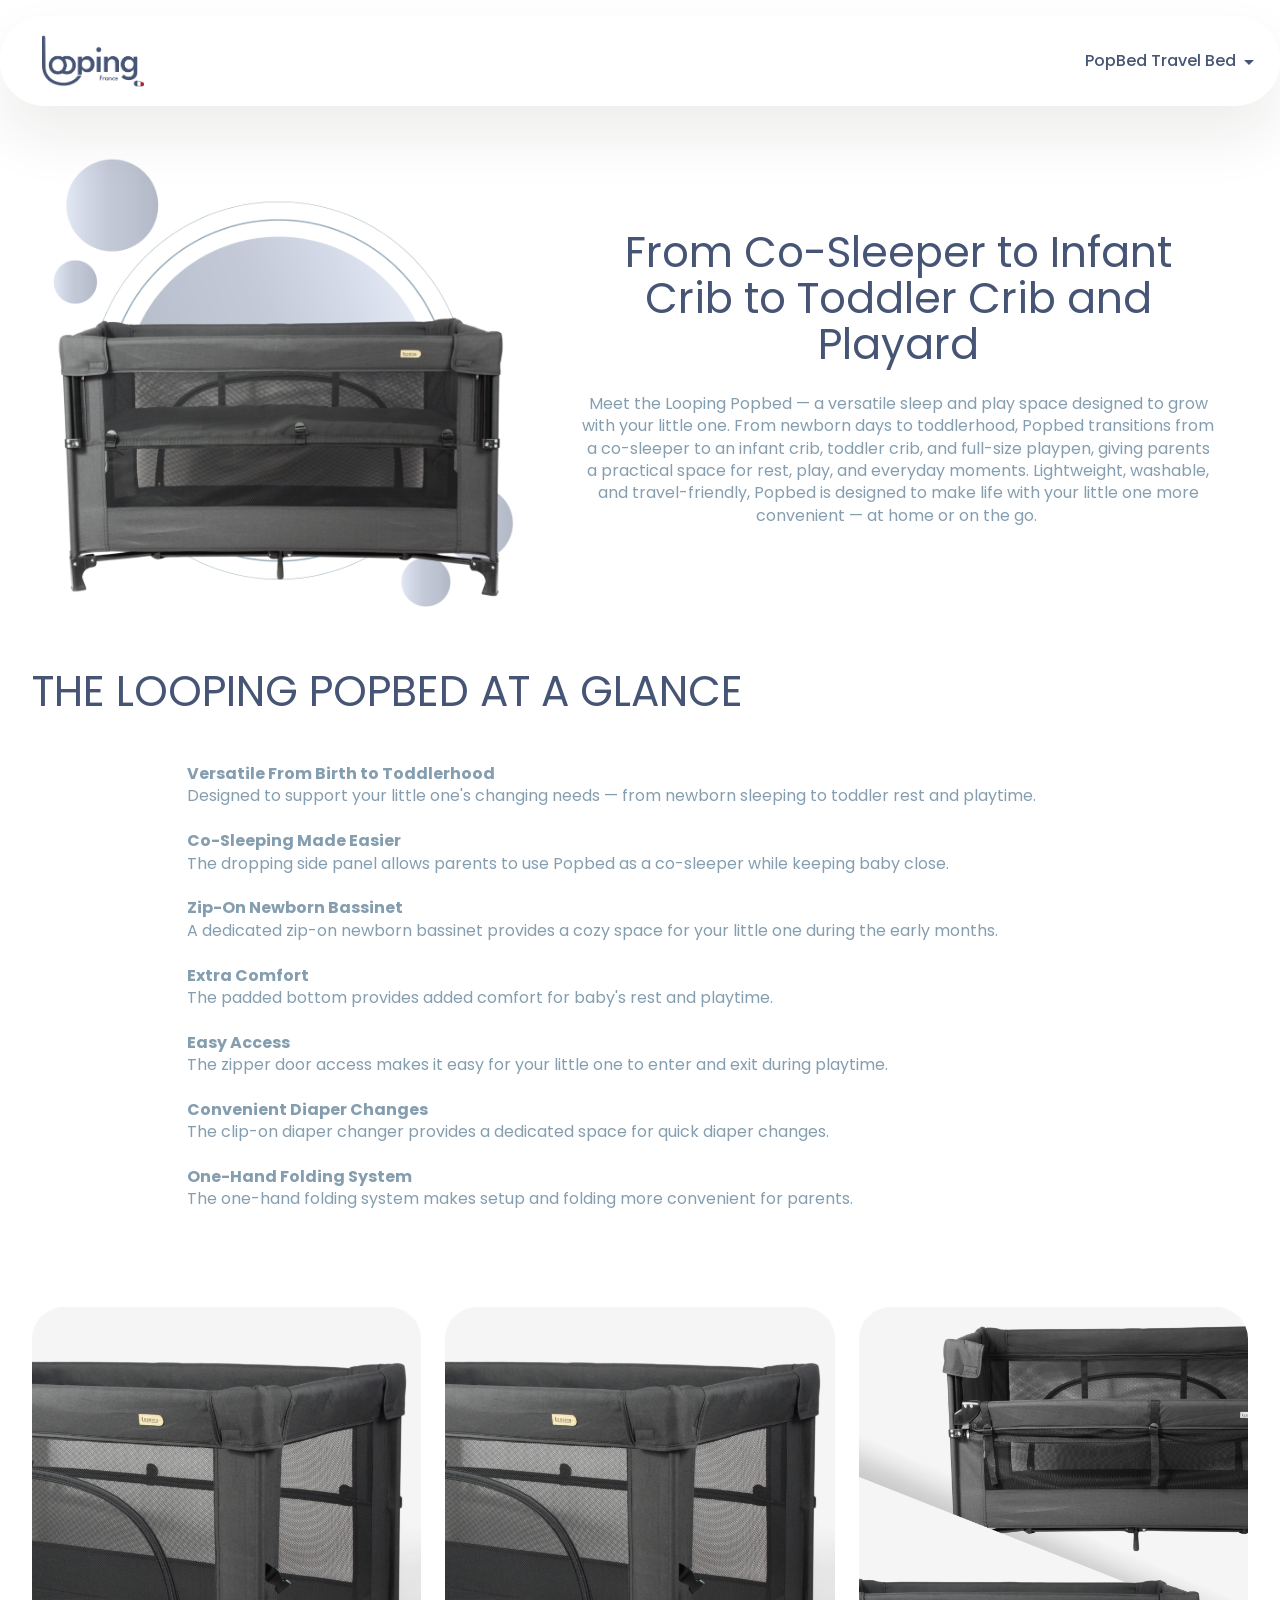
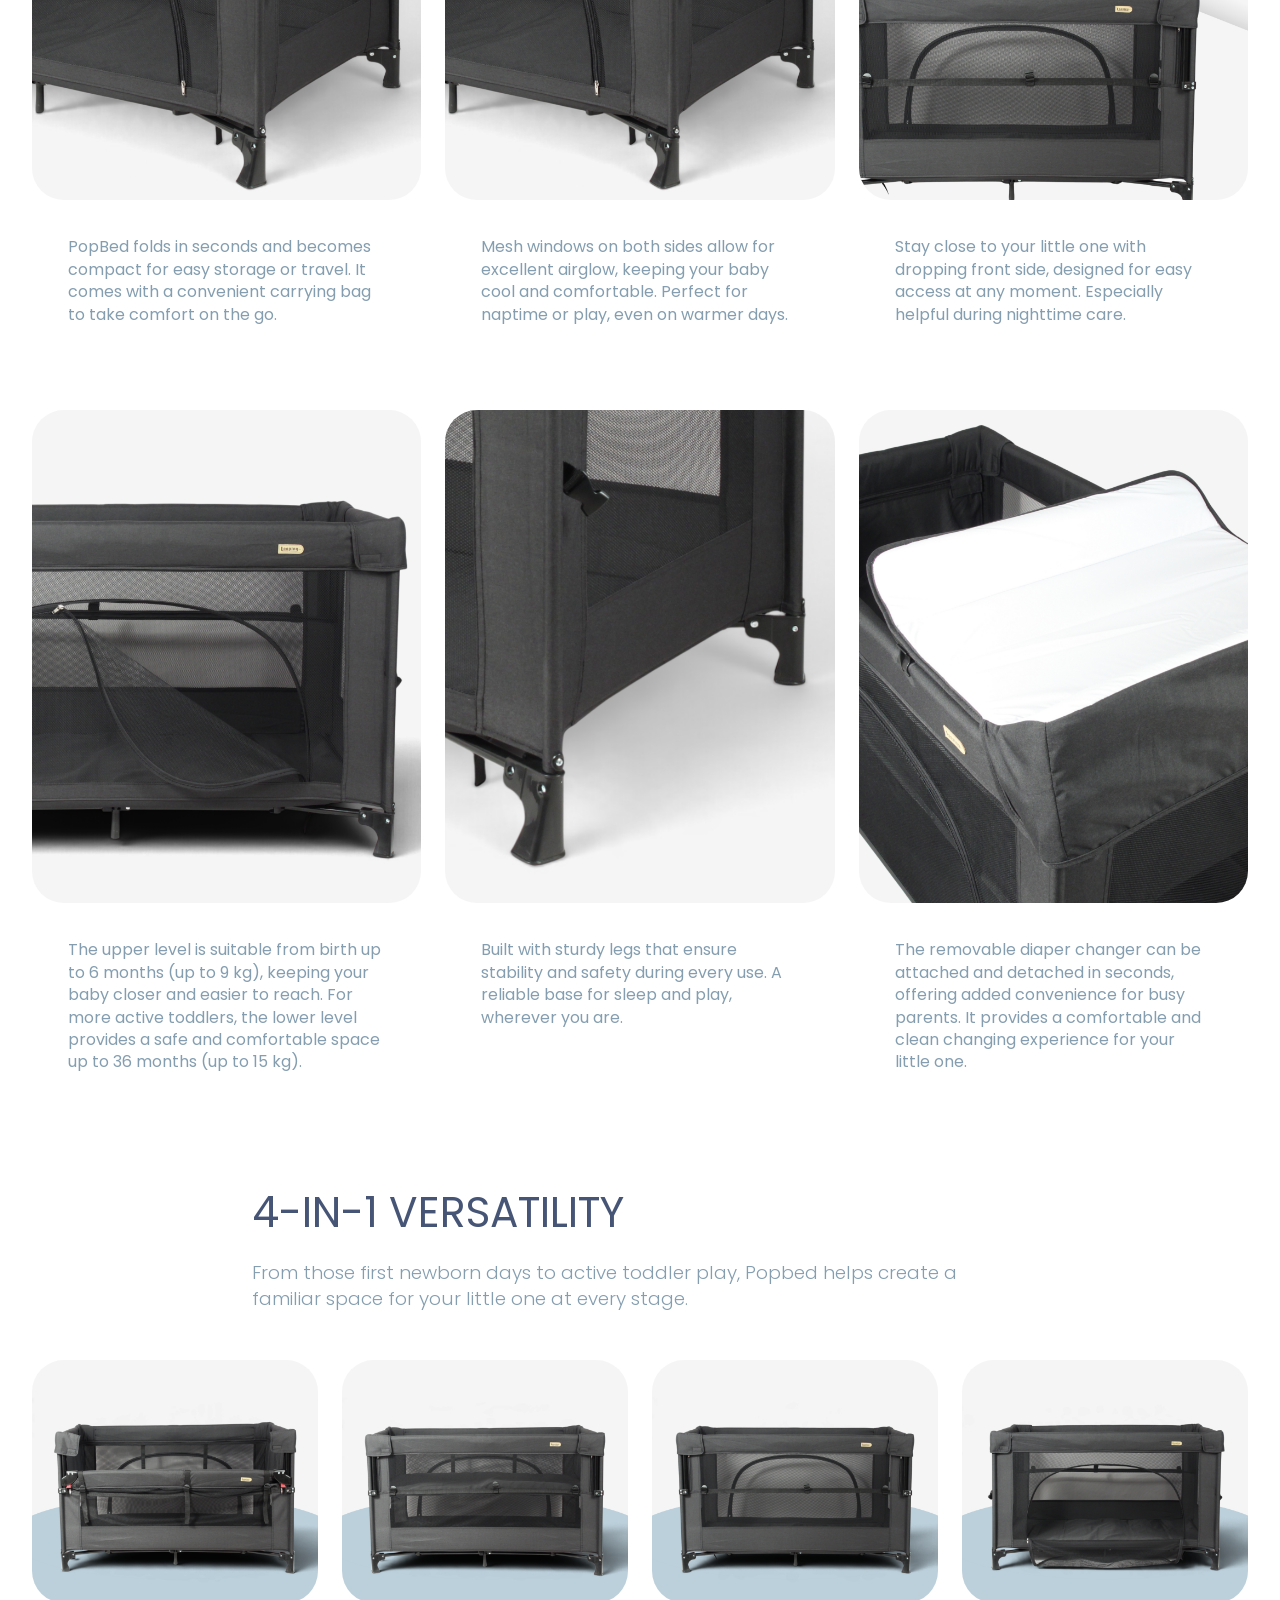
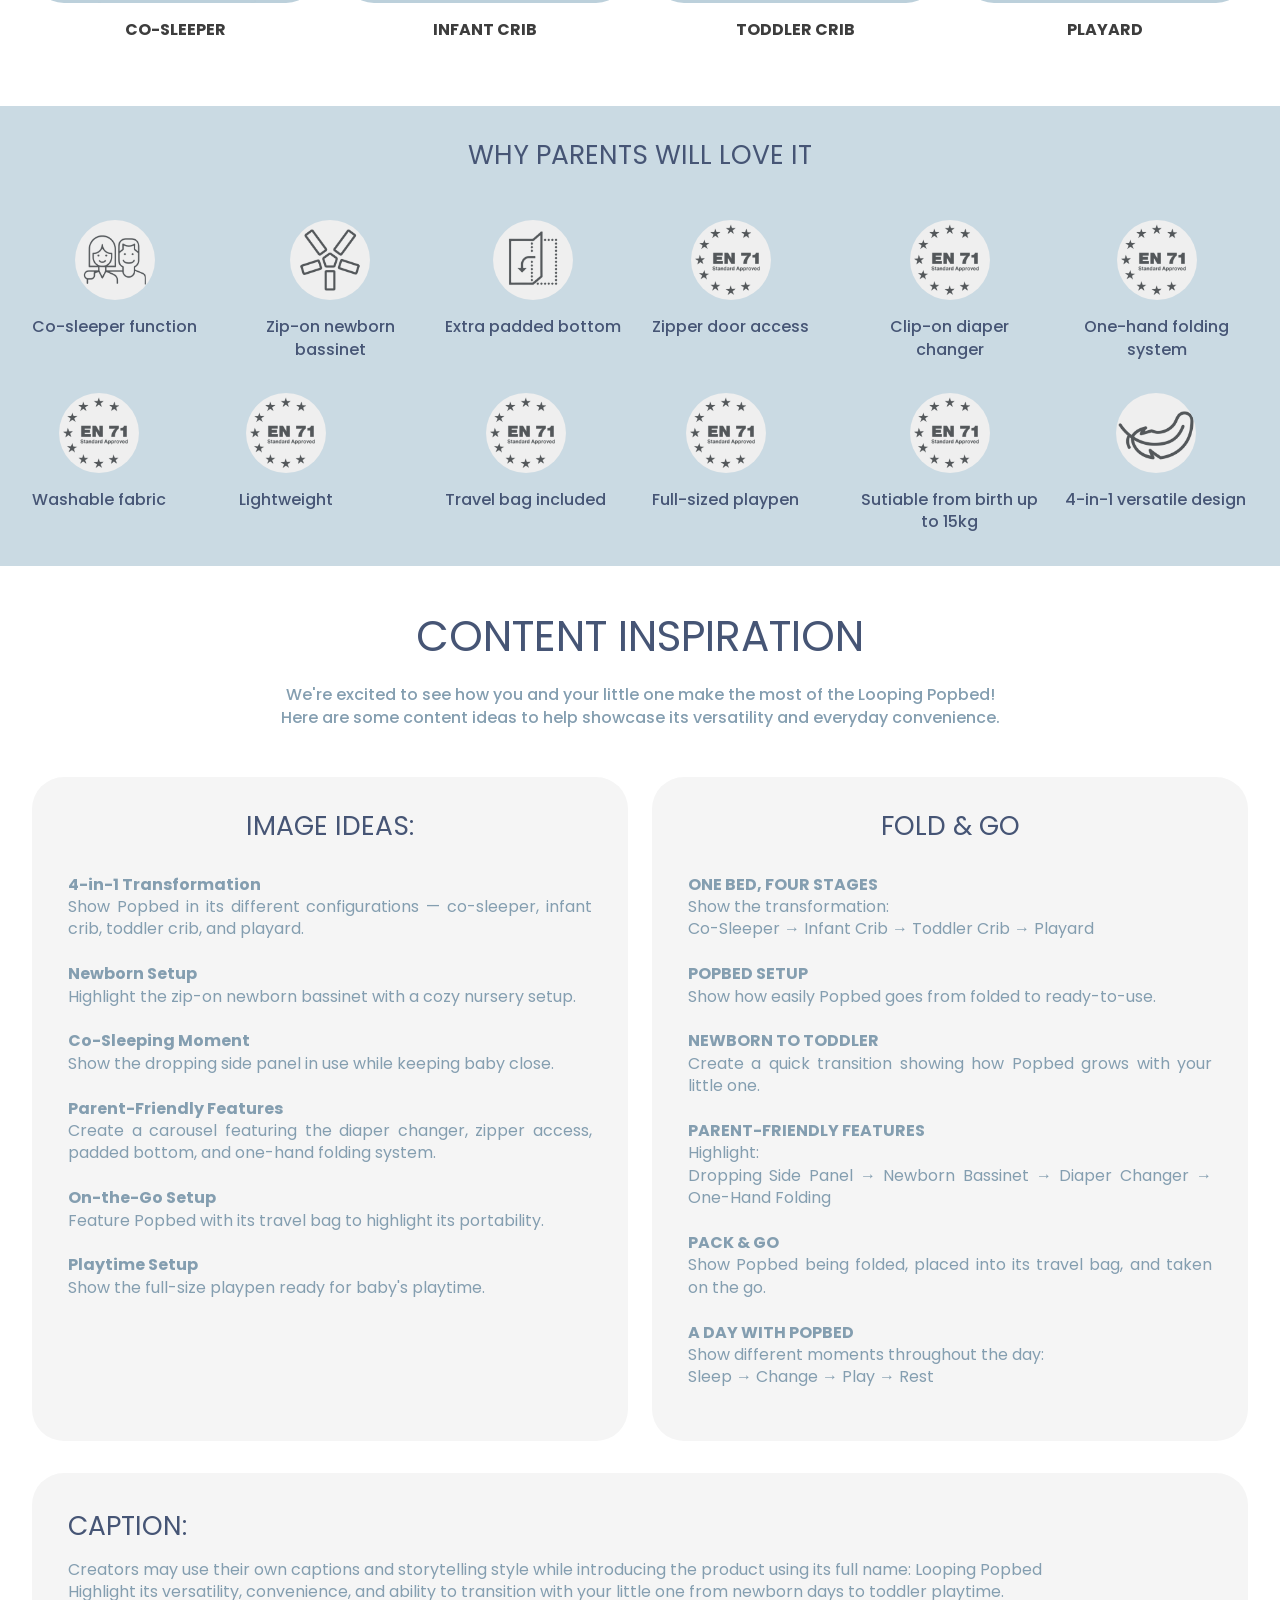
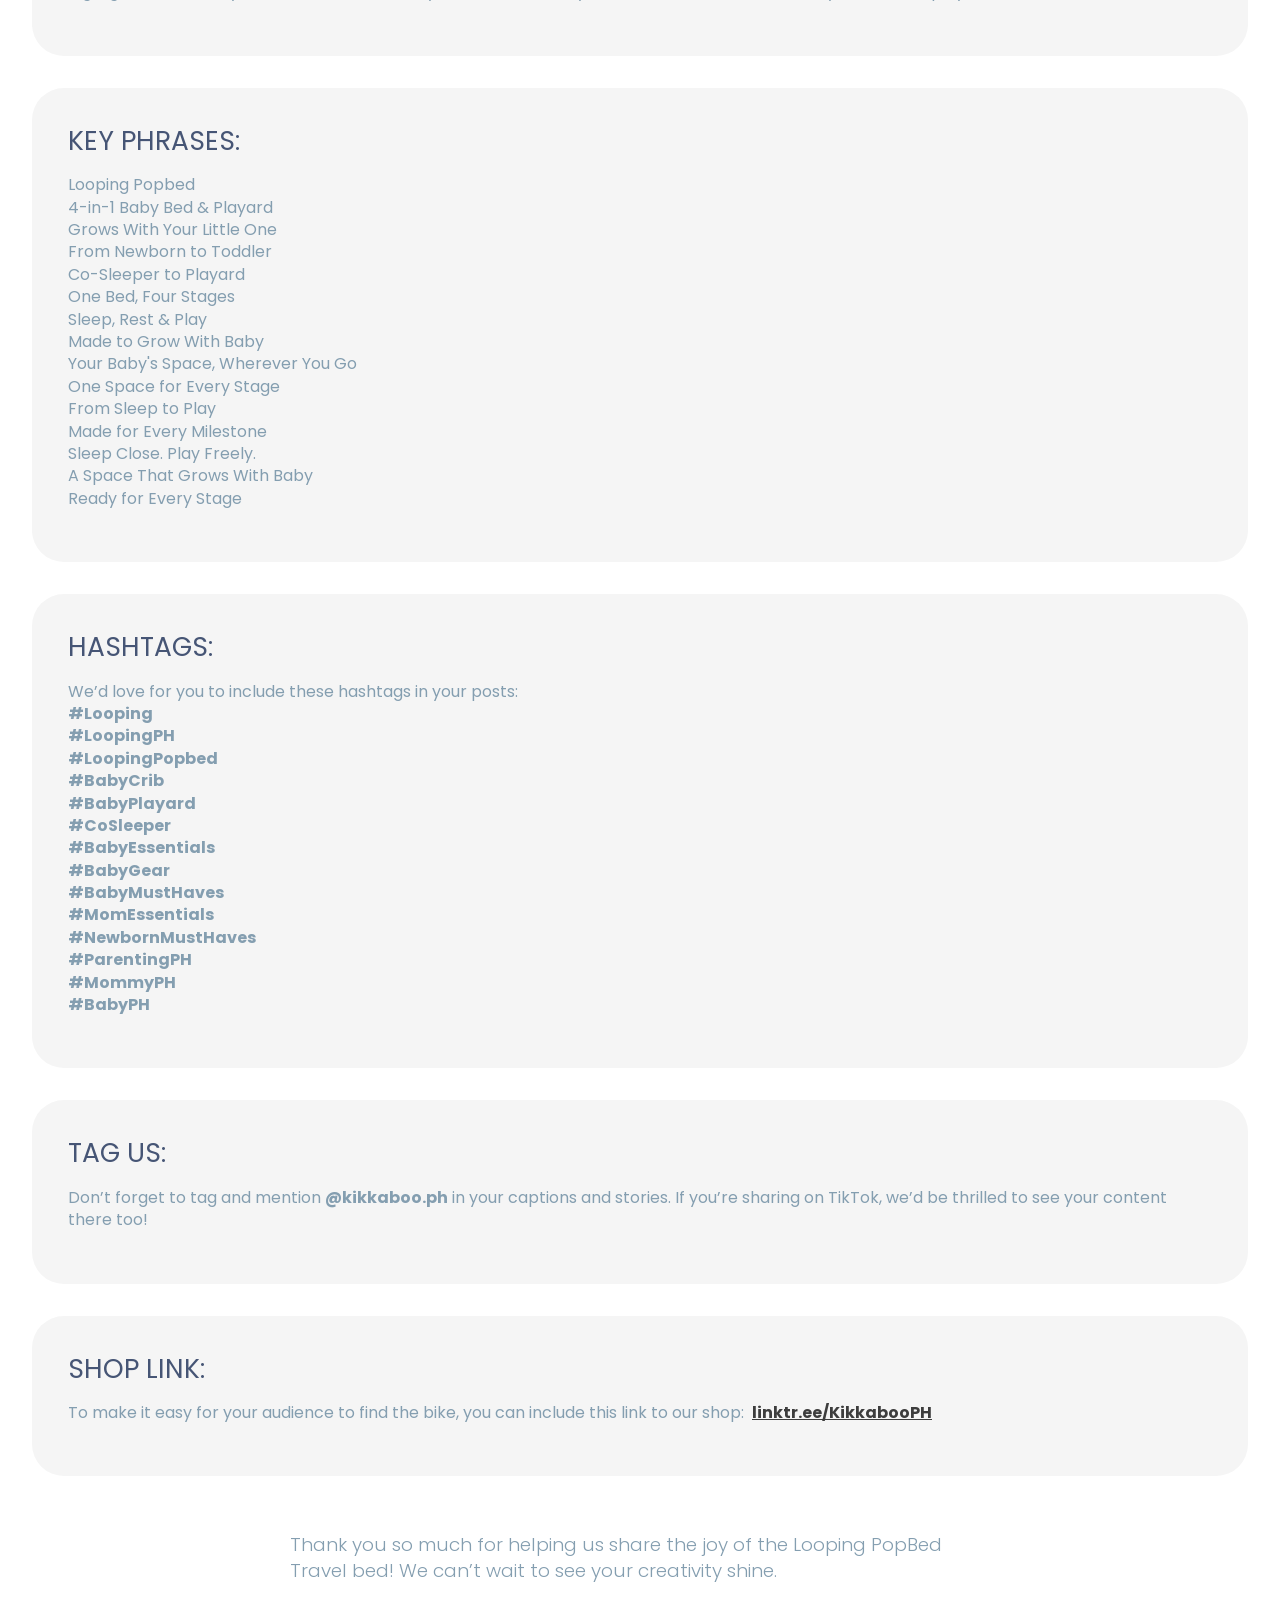
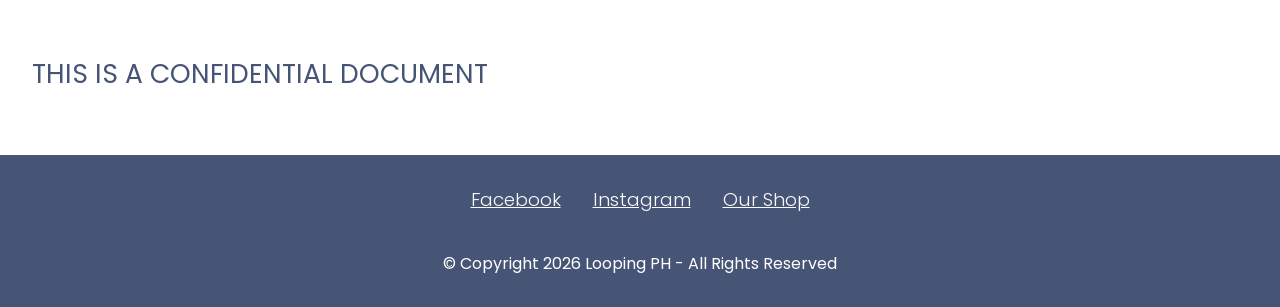
==== index.html @ 952f3954 "Update index.html" ====
<!DOCTYPE html>
<html  >
<head>
<meta charset="UTF-8">
  <meta http-equiv="X-UA-Compatible" content="IE=edge">
  <meta name="generator" content="Mobirise v6.1.12, mobirise.com">
  <meta name="viewport" content="width=device-width, initial-scale=1, minimum-scale=1">
  <link rel="shortcut icon" href="assets/images/looping-france-300x150px.png" type="image/x-icon">
  <meta name="description" content="The Aluma 8-in-1 tricycle is the perfect companion for your child’s early adventures, supporting ages 12 to 60 months with comfort, safety, and versatility. Its lightweight aluminum frame, reversible seat, and multi-position adjustments make every ride smooth and enjoyable for both kids and parents.">
  
  
  <title>PopBed</title>
  <link rel="stylesheet" href="assets/web/assets/mobirise-icons2/mobirise2.css">
  <link rel="stylesheet" href="assets/bootstrap/css/bootstrap.min.css">
  <link rel="stylesheet" href="assets/dropdown/css/style.css">
  <link rel="stylesheet" href="assets/socicon/css/styles.css">
  <link rel="stylesheet" href="assets/theme/css/style.css">
  <link rel="preload" href="https://fonts.googleapis.com/css?family=Poppins:100,100i,200,200i,300,300i,400,400i,500,500i,600,600i,700,700i,800,800i,900,900i&display=swap" as="style" onload="this.onload=null;this.rel='stylesheet'">
  <noscript><link rel="stylesheet" href="https://fonts.googleapis.com/css?family=Poppins:100,100i,200,200i,300,300i,400,400i,500,500i,600,600i,700,700i,800,800i,900,900i&display=swap"></noscript>
  <link rel="preload" as="style" href="assets/mobirise/css/mbr-additional.css?v=dba400"><link rel="stylesheet" href="assets/mobirise/css/mbr-additional.css?v=dba400" type="text/css">

  
  
  
</head>
<body>
  
  <section data-bs-version="5.1" class="menu menu1 cid-uUbMLNCYNu" once="menu" id="menu01-1">
	

	<nav class="navbar navbar-dropdown navbar-fixed-top navbar-expand-lg">
		<div class="container">
			<div class="navbar-brand">
				<span class="navbar-logo">
					<a href="index.html">
						<img src="assets/images/looping-france-300x150px.png" alt="Looping PH" style="height: 3.2rem;">
					</a>
				</span>
				
			</div>
			<button class="navbar-toggler" type="button" data-toggle="collapse" data-bs-toggle="collapse" data-target="#navbarSupportedContent" data-bs-target="#navbarSupportedContent" aria-controls="navbarNavAltMarkup" aria-expanded="false" aria-label="Toggle navigation">
				<div class="hamburger">
					<span></span>
					<span></span>
					<span></span>
					<span></span>
				</div>
			</button>
			<div class="collapse navbar-collapse" id="navbarSupportedContent">
				<ul class="navbar-nav nav-dropdown nav-right" data-app-modern-menu="true"><li class="nav-item dropdown">
						<a class="nav-link link dropdown-toggle text-primary display-4" href="OurProducts.html" aria-expanded="false" data-toggle="dropdown-submenu" data-bs-toggle="dropdown" data-bs-auto-close="outside">PopBed Travel Bed</a><div class="dropdown-menu" aria-labelledby="dropdown-792"><a class="dropdown-item show text-primary display-4" href="index.html#article12-61" aria-expanded="false">At Glance</a><a class="dropdown-item show text-primary display-4" href="index.html#gallery03-64">Modes</a><a class="dropdown-item text-primary display-4" href="index.html#numbers01-63">Posting Guide</a></div>
					</li></ul>
				
				
			</div>
		</div>
	</nav>
</section>

<section data-bs-version="5.1" class="header1 cid-v5SNuvvaeD" id="header01-5x">
	

	
	

	<div class="container">
		<div class="row justify-content-center">
			<div class="col-12 col-md-12 col-lg-5 image-wrapper">
				<img class="w-100" src="assets/images/kikkaboo-official-store-rebaked-1.webp" alt="Looping PH">
			</div>
			<div class="col-12 col-lg col-md-12">
				<div class="text-wrapper align-left">
					<h1 class="mbr-section-title mbr-fonts-style mb-4 display-1"><strong>From Co-Sleeper to Infant Crib to Toddler Crib and Playard</strong></h1>
					<p class="mbr-text mbr-fonts-style mb-4 display-7">Meet the Looping Popbed — a versatile sleep and play space designed to grow with your little one. From newborn days to toddlerhood, Popbed transitions from a co-sleeper to an infant crib, toddler crib, and full-size playpen, giving parents a practical space for rest, play, and everyday moments. Lightweight, washable, and travel-friendly, Popbed is designed to make life with your little one more convenient — at home or on the go.&nbsp;<br></p>
					
				</div>
			</div>
		</div>
	</div>
</section>

<section data-bs-version="5.1" class="article11 cid-v5vz8Pa4uT" id="article11-5v">
    

    
    
    <div class="container">
        <div class="row justify-content-center">
            <div class="title col-md-12 col-lg-12">
                <h3 class="mbr-section-title mbr-fonts-style align-center mt-0 mb-0 display-1"><strong>THE LOOPING POPBED AT A GLANCE</strong></h3>
                
                
            </div>
        </div>
    </div>
</section>

<section data-bs-version="5.1" class="article12 cid-v5SQUKAk7O" id="article12-61">    
    
    <div class="container">
        <div class="row justify-content-center">
            <div class="col-md-12 col-lg-9">
                
                
                <p class="mbr-text mbr-fonts-style display-7"><strong>Versatile From Birth to Toddlerhood
</strong><br>Designed to support your little one's changing needs — from newborn sleeping to toddler rest and playtime.
<br><strong><br>Co-Sleeping Made Easier
</strong><br>The dropping side panel allows parents to use Popbed as a co-sleeper while keeping baby close.<br>
<br><strong>Zip-On Newborn Bassinet
</strong><br>A dedicated zip-on newborn bassinet provides a cozy space for your little one during the early months.<br>
<br><strong>Extra Comfort
</strong><br>The padded bottom provides added comfort for baby's rest and playtime.<br>
<br><strong>Easy Access
</strong><br>The zipper door access makes it easy for your little one to enter and exit during playtime.<br>
<br><strong>Convenient Diaper Changes
</strong><br>The clip-on diaper changer provides a dedicated space for quick diaper changes.<br>
<strong><br>One-Hand Folding System
</strong><br>The one-hand folding system makes setup and folding more convenient for parents.&nbsp;<br></p>
            </div>
        </div>
    </div>
</section>

<section data-bs-version="5.1" class="features6 start cid-v5SNwOMedq" id="features06-5y">
	
	
	<div class="container">
		<div class="row justify-content-center">
			<div class="col-12 content-head">
				
			</div>
		</div>
		<div class="row">
			<div class="item features-image col-12 col-md-6 col-lg-4 active">
				<div class="item-wrapper">
					<div class="item-img">
						<img src="assets/images/1-3.webp" alt="Kikkaboo" data-slide-to="0" data-bs-slide-to="0">
					</div>
					<div class="item-content">
						
						<p class="mbr-text mbr-fonts-style display-7">PopBed folds in seconds and becomes compact for easy storage or travel. It comes with a convenient carrying bag to take comfort on the go.</p>
						
					</div>
				</div>
			</div><div class="item features-image col-12 col-md-6 col-lg-4">
				<div class="item-wrapper">
					<div class="item-img">
						<img src="assets/images/1-3.webp" alt="Kikkaboo" data-slide-to="1" data-bs-slide-to="1">
					</div>
					<div class="item-content">
						
						<p class="mbr-text mbr-fonts-style display-7">Mesh windows on both sides allow for excellent airglow, keeping your baby cool and comfortable. Perfect for naptime or play, even on warmer days.<br></p>
						
					</div>
				</div>
			</div>
			<div class="item features-image col-12 col-md-6 col-lg-4">
				<div class="item-wrapper">
					<div class="item-img">
						<img src="assets/images/2-3.webp" alt="Kikkaboo" data-slide-to="2" data-bs-slide-to="2">
					</div>
					<div class="item-content">
						
						<p class="mbr-text mbr-fonts-style display-7">Stay close to your little one with dropping front side, designed for easy access at any moment. Especially helpful during nighttime care.<br></p>
						
					</div>
				</div>
			</div><div class="item features-image col-12 col-md-6 col-lg-4">
				<div class="item-wrapper">
					<div class="item-img">
						<img src="assets/images/popbed-features-4.webp" alt="Kikkaboo" data-slide-to="3" data-bs-slide-to="3">
					</div>
					<div class="item-content">
						
						<p class="mbr-text mbr-fonts-style display-7">The upper level is suitable from birth up to 6 months (up to 9 kg), keeping your baby closer and easier to reach. For more active toddlers, the lower level provides a safe and comfortable space up to 36 months (up to 15 kg).<br></p>
						
					</div>
				</div>
			</div><div class="item features-image col-12 col-md-6 col-lg-4">
				<div class="item-wrapper">
					<div class="item-img">
						<img src="assets/images/popbed-features-6.webp" alt="Kikkaboo" data-slide-to="4" data-bs-slide-to="4">
					</div>
					<div class="item-content">
						
						<p class="mbr-text mbr-fonts-style display-7">Built with sturdy legs that ensure stability and safety during every use. A reliable base for sleep and play, wherever you are.<br></p>
						
					</div>
				</div>
			</div><div class="item features-image col-12 col-md-6 col-lg-4">
				<div class="item-wrapper">
					<div class="item-img">
						<img src="assets/images/popbed-features-5.webp" alt="Kikkaboo" data-slide-to="5" data-bs-slide-to="5">
					</div>
					<div class="item-content">
						
						<p class="mbr-text mbr-fonts-style display-7">The removable diaper changer can be attached and detached in seconds, offering added convenience for busy parents. It provides a comfortable and clean changing experience for your little one.<br></p>
						
					</div>
				</div>
			</div>
			
		</div>
	</div>
</section>

<section data-bs-version="5.1" class="gallery3 cid-v65AlFJw0s" id="gallery03-64">
    
    
    <div class="container">
      <div class="row justify-content-center">
        <div class="col-12 content-head">
          <div class="mbr-section-head mb-5">
            <h4 class="mbr-section-title mbr-fonts-style align-center mb-0 display-1"><strong>4-IN-1 VERSATILITY</strong></h4>
            <h5 class="mbr-section-subtitle mbr-fonts-style align-center mb-0 mt-4 display-5">From those first newborn days to active toddler play, Popbed helps create a familiar space for your little one at every stage.</h5>
          </div>
        </div>
      </div>
      <div class="row">
        <div class="item features-image col-12 col-md-6 col-lg-3 active">
          <div class="item-wrapper">
            <div class="item-img">
              <img src="assets/images/popbed-modes-1.webp" alt="Mobirise Website Builder" title="" data-slide-to="0" data-bs-slide-to="0">
            </div>
            <div class="item-content align-left">
              <h5 class="item-title mbr-fonts-style mt-3 mb-3 display-7"><strong>CO-SLEEPER</strong></h5>
              
              
            </div>
          </div>
        </div><div class="item features-image col-12 col-md-6 col-lg-3">
          <div class="item-wrapper">
            <div class="item-img">
              <img src="assets/images/popbed-modes-2.webp" alt="Mobirise Website Builder" title="" data-slide-to="1" data-bs-slide-to="1">
            </div>
            <div class="item-content align-left">
              <h5 class="item-title mbr-fonts-style mt-3 mb-3 display-7"><strong>INFANT CRIB</strong></h5>
              
            </div>
          </div>
        </div>
        <div class="item features-image col-12 col-md-6 col-lg-3">
          <div class="item-wrapper">
            <div class="item-img">
              <img src="assets/images/popbed-modes-3.webp" alt="Mobirise Website Builder" title="" data-slide-to="2" data-bs-slide-to="2">
            </div>
            <div class="item-content align-left">
              <h5 class="item-title mbr-fonts-style mt-3 mb-3 display-7"><strong>TODDLER CRIB</strong></h5>
              
            </div>
          </div>
        </div>
        <div class="item features-image col-12 col-md-6 col-lg-3">
          <div class="item-wrapper">
            <div class="item-img">
              <img src="assets/images/popbed-modes-4.webp" alt="Mobirise Website Builder" title="" data-slide-to="3" data-bs-slide-to="3">
            </div>
            <div class="item-content align-left">
              <h5 class="item-title mbr-fonts-style mt-3 mb-3 display-7"><strong>PLAYARD</strong></h5>
              
            </div>
          </div>
        </div>
        
      </div>
    </div>
  </section>

<section data-bs-version="5.1" class="features16 cid-v5SNz7cJAl" id="features016-60">  
  
  
  
  <div class="container">
    <div class="row justify-content-center mb-5">
      <div class="col-12 content-head">
        <h4 class="mbr-section-title mbr-fonts-style align-center mb-0 display-2"><strong>WHY PARENTS WILL LOVE IT</strong></h4>
        
      </div>
    </div>
    <div class="row justify-content-center">
      
      <div class="item features-without-image col-12 col-lg-2 active">
        <div class="item-wrapper">
          <div class="card-box">
            <div class="img-box">
              <div class="image-wrapper mb-3">
                <img src="assets/images/trix2-icons-5.webp" alt="Mobirise Website Builder" data-slide-to="1" data-bs-slide-to="1">
              </div>
            </div>
            <h4 class="card-title mbr-fonts-style mb-0 display-7">Co-sleeper function</h4>
            
            <div class="link-wrap">
              
            </div>
          </div>
        </div>
      </div><div class="item features-without-image col-12 col-lg-2">
        <div class="item-wrapper">
          <div class="card-box">
            <div class="img-box">
              <div class="image-wrapper mb-3">
                <img src="assets/images/trix2-icons-3.webp" alt="Mobirise Website Builder" data-slide-to="2" data-bs-slide-to="2">
              </div>
            </div>
            <h4 class="card-title mbr-fonts-style mb-0 display-7">Zip-on newborn bassinet</h4>
            
            <div class="link-wrap">
              
            </div>
          </div>
        </div>
      </div>
      <div class="item features-without-image col-12 col-lg-2">
        <div class="item-wrapper">
          <div class="card-box">
            <div class="img-box">
              <div class="image-wrapper mb-3">
                <img src="assets/images/trix2-icons-4.webp" alt="Mobirise Website Builder" data-slide-to="3" data-bs-slide-to="3">
              </div>
            </div>
            <h4 class="card-title mbr-fonts-style mb-0 display-7">Extra padded bottom</h4>
            
            <div class="link-wrap">
              
            </div>
          </div>
        </div>
      </div><div class="item features-without-image col-12 col-lg-2">
        <div class="item-wrapper">
          <div class="card-box">
            <div class="img-box">
              <div class="image-wrapper mb-3">
                <img src="assets/images/lanser-icons-5.webp" alt="Mobirise Website Builder" data-slide-to="4" data-bs-slide-to="4">
              </div>
            </div>
            <h4 class="card-title mbr-fonts-style mb-0 display-7">Zipper door access<br></h4>
            
            <div class="link-wrap">
              
            </div>
          </div>
        </div>
      </div><div class="item features-without-image col-12 col-lg-2">
        <div class="item-wrapper">
          <div class="card-box">
            <div class="img-box">
              <div class="image-wrapper mb-3">
                <img src="assets/images/lanser-icons-5.webp" alt="Mobirise Website Builder" data-slide-to="5" data-bs-slide-to="5">
              </div>
            </div>
            <h4 class="card-title mbr-fonts-style mb-0 display-7">Clip-on diaper changer</h4>
            
            <div class="link-wrap">
              
            </div>
          </div>
        </div>
      </div><div class="item features-without-image col-12 col-lg-2">
        <div class="item-wrapper">
          <div class="card-box">
            <div class="img-box">
              <div class="image-wrapper mb-3">
                <img src="assets/images/lanser-icons-5.webp" alt="Mobirise Website Builder" data-slide-to="6" data-bs-slide-to="6">
              </div>
            </div>
            <h4 class="card-title mbr-fonts-style mb-0 display-7">One-hand folding system</h4>
            
            <div class="link-wrap">
              
            </div>
          </div>
        </div>
      </div><div class="item features-without-image col-12 col-lg-2">
        <div class="item-wrapper">
          <div class="card-box">
            <div class="img-box">
              <div class="image-wrapper mb-3">
                <img src="assets/images/lanser-icons-5.webp" alt="Mobirise Website Builder" data-slide-to="7" data-bs-slide-to="7">
              </div>
            </div>
            <h4 class="card-title mbr-fonts-style mb-0 display-7">Washable fabric</h4>
            
            <div class="link-wrap">
              
            </div>
          </div>
        </div>
      </div><div class="item features-without-image col-12 col-lg-2">
        <div class="item-wrapper">
          <div class="card-box">
            <div class="img-box">
              <div class="image-wrapper mb-3">
                <img src="assets/images/lanser-icons-5.webp" alt="Mobirise Website Builder" data-slide-to="8" data-bs-slide-to="8">
              </div>
            </div>
            <h4 class="card-title mbr-fonts-style mb-0 display-7">Lightweight</h4>
            
            <div class="link-wrap">
              
            </div>
          </div>
        </div>
      </div><div class="item features-without-image col-12 col-lg-2">
        <div class="item-wrapper">
          <div class="card-box">
            <div class="img-box">
              <div class="image-wrapper mb-3">
                <img src="assets/images/lanser-icons-5.webp" alt="Mobirise Website Builder" data-slide-to="9" data-bs-slide-to="9">
              </div>
            </div>
            <h4 class="card-title mbr-fonts-style mb-0 display-7">Travel bag included</h4>
            
            <div class="link-wrap">
              
            </div>
          </div>
        </div>
      </div><div class="item features-without-image col-12 col-lg-2">
        <div class="item-wrapper">
          <div class="card-box">
            <div class="img-box">
              <div class="image-wrapper mb-3">
                <img src="assets/images/lanser-icons-5.webp" alt="Mobirise Website Builder" data-slide-to="10" data-bs-slide-to="10">
              </div>
            </div>
            <h4 class="card-title mbr-fonts-style mb-0 display-7">Full-sized playpen</h4>
            
            <div class="link-wrap">
              
            </div>
          </div>
        </div>
      </div><div class="item features-without-image col-12 col-lg-2">
        <div class="item-wrapper">
          <div class="card-box">
            <div class="img-box">
              <div class="image-wrapper mb-3">
                <img src="assets/images/lanser-icons-5.webp" alt="Mobirise Website Builder" data-slide-to="11" data-bs-slide-to="11">
              </div>
            </div>
            <h4 class="card-title mbr-fonts-style mb-0 display-7">Sutiable from birth up to 15kg</h4>
            
            <div class="link-wrap">
              
            </div>
          </div>
        </div>
      </div><div class="item features-without-image col-12 col-lg-2">
        <div class="item-wrapper">
          <div class="card-box">
            <div class="img-box">
              <div class="image-wrapper mb-3">
                <img src="assets/images/brent-icons-2.webp" alt="Mobirise Website Builder">
              </div>
            </div>
            <h4 class="card-title mbr-fonts-style mb-0 display-7">4-in-1 versatile design</h4>
            
            <div class="link-wrap">
              
            </div>
          </div>
        </div>
      </div>
    </div>
  </div>
</section>

<section data-bs-version="5.1" class="numbers01 cid-v5U3Hzy5hi" id="numbers01-63">
	
	
	<div class="container">
		<div class="row justify-content-center">
			<div class="col-12 content-head">
				<div class="mbr-section-head mb-5">
					<h4 class="mbr-section-title mbr-fonts-style align-center mb-0 display-1"><strong>CONTENT INSPIRATION</strong></h4>
					<h5 class="mbr-section-subtitle mbr-fonts-style align-center mb-0 mt-4 display-7">We're excited to see how you and your little one make the most of the Looping Popbed!
<div>
</div><div>Here are some content ideas to help showcase its versatility and everyday convenience.</div></h5>
					
				</div>
			</div>
		</div>
		<div class="row">
			<div class="item features-without-image col-12 col-md-6 col-lg-6 active">
				<div class="item-wrapper">
					<div class="item-content">
						
						<h4 class="card-title mbr-fonts-style display-2"><strong>IMAGE IDEAS:</strong></h4>
						<p class="card-text mbr-fonts-style mt-0 mb-3 display-7"><strong><br></strong><strong>4-in-1 Transformation
</strong><br>Show Popbed in its different configurations — co-sleeper, infant crib, toddler crib, and playard.
<br>
<strong><br>Newborn Setup
</strong><br>Highlight the zip-on newborn bassinet with a cozy nursery setup.
<br>
<br><strong>Co-Sleeping Moment
</strong><br>Show the dropping side panel in use while keeping baby close.
<br>
<br><strong>Parent-Friendly Features
</strong><br>Create a carousel featuring the diaper changer, zipper access, padded bottom, and one-hand folding system.
<br>
<br><strong>On-the-Go Setup
</strong><br>Feature Popbed with its travel bag to highlight its portability.
<br>
<strong><br>Playtime Setup
</strong><br>Show the full-size playpen ready for baby's playtime.&nbsp;<br></p>
						
					</div>

				</div>
			</div><div class="item features-without-image col-12 col-md-6 col-lg-6">
				<div class="item-wrapper">
					<div class="item-content">
						
						<h4 class="card-title mbr-fonts-style display-2"><strong>FOLD &amp; GO</strong></h4>
						<p class="card-text mbr-fonts-style mt-0 mb-3 display-7"><br><strong>ONE BED, FOUR STAGES
</strong><br>Show the transformation:
<br>Co-Sleeper → Infant Crib → Toddler Crib → Playard<br>
<br><strong>POPBED SETUP
</strong><br>Show how easily Popbed goes from folded to ready-to-use.<br>
<br><strong>NEWBORN TO TODDLER
</strong><br>Create a quick transition showing how Popbed grows with your little one.<br>
<br><strong>PARENT-FRIENDLY FEATURES
</strong><br>Highlight:
<br>Dropping Side Panel → Newborn Bassinet → Diaper Changer → One-Hand Folding<br>
<br><strong>PACK &amp; GO
</strong><br>Show Popbed being folded, placed into its travel bag, and taken on the go.<br>
<br><strong>A DAY WITH POPBED
</strong><br>Show different moments throughout the day:
<br>Sleep → Change → Play → Rest&nbsp;<br></p>
						
					</div>

				</div>
			</div>
			
			
		</div>
	</div>
</section>

<section data-bs-version="5.1" class="list05 cid-v5qXhKZ6BM" id="list05-5o">
    
    <div class="container">
        
        <div class="row justify-content-center ">
            <div class="col-12 col-lg-12">
                <div class="item features-without-image col-12 active">
                    <div class="item-wrapper">
                        <h5 class="mbr-card-title mbr-fonts-style mt-0 mb-3 display-2">
                            <strong>CAPTION:</strong></h5>
                        <p class="mbr-text mbr-fonts-style mt-0 mb-3 display-7">Creators may use their own captions and storytelling style while introducing the product using its full name: Looping Popbed<br>Highlight its versatility, convenience, and ability to transition with your little one from newborn days to toddler playtime.&nbsp;<br></p>
                    </div>
                </div>
                <div class="item features-without-image col-12">
                    <div class="item-wrapper">
                        <h5 class="mbr-card-title mbr-fonts-style mt-0 mb-3 display-2"><strong>KEY PHRASES:&nbsp;</strong></h5>
                        <p class="mbr-text mbr-fonts-style mt-0 mb-3 display-7">Looping Popbed
<br>4-in-1 Baby Bed &amp; Playard
<br>Grows With Your Little One
<br>From Newborn to Toddler
<br>Co-Sleeper to Playard
<br>One Bed, Four Stages
<br>Sleep, Rest &amp; Play
<br>Made to Grow With Baby
<br>Your Baby's Space, Wherever You Go
<br>One Space for Every Stage
<br>From Sleep to Play
<br>Made for Every Milestone
<br>Sleep Close. Play Freely.
<br>A Space That Grows With Baby
<br>Ready for Every Stage&nbsp;<br></p>
                    </div>
                </div>
                <div class="item features-without-image col-12">
                    <div class="item-wrapper">
                        <h5 class="mbr-card-title mbr-fonts-style mt-0 mb-3 display-2"><strong>HASHTAGS:</strong></h5>
                        <p class="mbr-text mbr-fonts-style mt-0 mb-3 display-7">We’d love for you to include these hashtags in your posts:
<br><strong>#Looping
<br>#LoopingPH
<br>#LoopingPopbed
<br>#BabyCrib
<br>#BabyPlayard
<br>#CoSleeper
<br>#BabyEssentials
<br>#BabyGear
<br>#BabyMustHaves
<br>#MomEssentials
<br>#NewbornMustHaves
<br>#ParentingPH
<br>#MommyPH
<br>#BabyPH&nbsp;</strong><br></p>
                    </div>
                </div><div class="item features-without-image col-12">
                    <div class="item-wrapper">
                        <h5 class="mbr-card-title mbr-fonts-style mt-0 mb-3 display-2"><strong>TAG US:</strong></h5>
                        <p class="mbr-text mbr-fonts-style mt-0 mb-3 display-7">Don’t forget to tag and mention <strong>@kikkaboo.ph</strong> in your captions and stories. If you’re sharing on TikTok, we’d be thrilled to see your content there too!<br></p>
                    </div>
                </div><div class="item features-without-image col-12">
                    <div class="item-wrapper">
                        <h5 class="mbr-card-title mbr-fonts-style mt-0 mb-3 display-2"><strong>SHOP LINK:</strong></h5>
                        <p class="mbr-text mbr-fonts-style mt-0 mb-3 display-7">To make it easy for your audience to find the bike, you can include this link to our shop:&nbsp;&nbsp;<a href="http://⁦linktr.ee/LoopingPH" class="text-info" target="_blank"><strong style="">linktr.ee/KikkabooPH</strong></a><br></p>
                    </div>
                </div>
            </div>
        </div>
    </div>
</section>

<section data-bs-version="5.1" class="article11 cid-v5r537OcNk" id="article11-5t">
    

    
    
    <div class="container">
        <div class="row justify-content-center">
            <div class="title col-md-12 col-lg-7">
                
                <h4 class="mbr-section-subtitle align-center mbr-fonts-style mt-4 display-5">Thank you so much for helping us share the joy of the Looping PopBed Travel bed! We can’t wait to see your creativity shine.</h4>
                
            </div>
        </div>
    </div>
</section>

<section data-bs-version="5.1" class="article11 cid-v5r5jhcvTb" id="article11-5u">
    

    
    
    <div class="container">
        <div class="row justify-content-center">
            <div class="title col-md-12 col-lg-12">
                <h3 class="mbr-section-title mbr-fonts-style align-center mt-0 mb-0 display-2"><strong>THIS IS A CONFIDENTIAL DOCUMENT</strong></h3>
                
                
            </div>
        </div>
    </div>
</section>

<section data-bs-version="5.1" class="footer3 cid-v3xR57LHCF" once="footers" id="footer03-54">

        

    

    <div class="container">
        <div class="row">
            <div class="row-links">
                <ul class="header-menu">
                  
                  
                  
                  
                <li class="header-menu-item mbr-fonts-style display-5"><a href="https://www.facebook.com/KikkabooPh" class="text-white" target="_blank">Facebook</a></li><li class="header-menu-item mbr-fonts-style display-5"><a href="https://www.instagram.com/kikkabooph/" class="text-white" target="_blank">Instagram</a></li><li class="header-menu-item mbr-fonts-style display-5"><a href="http://linktr.ee/KikkabooPH" class="text-white" target="_blank">Our Shop</a></li></ul>
              </div>

            
            <div class="col-12 mt-4">
                <p class="mbr-fonts-style copyright display-7">
                    © Copyright 2026 Looping PH - All Rights Reserved
                </p>
            </div>
        </div>
    </div>
</section>
<script src="assets/bootstrap/js/bootstrap.bundle.min.js"></script>
<script src="assets/smoothscroll/smooth-scroll.js"></script>
<script src="assets/ytplayer/index.js"></script>
<script src="assets/dropdown/js/navbar-dropdown.js"></script>
<script src="assets/theme/js/script.js"></script>
<input name="animation" type="hidden">
  
</body>
</html>
---- assets/web/assets/mobirise-icons2/mobirise2.css ----
@font-face {
  font-family: 'Moririse2';
  font-display: swap;
  src:  url('mobirise2.eot?f2bix4');
  src:  url('mobirise2.eot?f2bix4#iefix') format('embedded-opentype'),
    url('mobirise2.woff2?f2bix4') format('woff2'),
    url('mobirise2.woff?f2bix4') format('woff'),
    url('mobirise2.ttf?f2bix4') format('truetype'),
    url('mobirise2.svg?f2bix4#mobirise2') format('svg');
  font-weight: normal;
  font-style: normal;
}

[class^="mobi-"], [class*=" mobi-"] {
  /* use !important to prevent issues with browser extensions that change fonts */
  font-family: 'Moririse2' !important;
  speak: none;
  font-style: normal;
  font-weight: normal;
  font-variant: normal;
  text-transform: none;
  line-height: 1;

  /* Better Font Rendering =========== */
  -webkit-font-smoothing: antialiased;
  -moz-osx-font-smoothing: grayscale;
}

.mobi-mbri-add-submenu:before {
  content: "\e900";
}
.mobi-mbri-alert:before {
  content: "\e901";
}
.mobi-mbri-align-center:before {
  content: "\e902";
}
.mobi-mbri-align-justify:before {
  content: "\e903";
}
.mobi-mbri-align-left:before {
  content: "\e904";
}
.mobi-mbri-align-right:before {
  content: "\e905";
}
.mobi-mbri-android:before {
  content: "\e906";
}
.mobi-mbri-apple:before {
  content: "\e907";
}
.mobi-mbri-arrow-down:before {
  content: "\e908";
}
.mobi-mbri-arrow-next:before {
  content: "\e909";
}
.mobi-mbri-arrow-prev:before {
  content: "\e90a";
}
.mobi-mbri-arrow-up:before {
  content: "\e90b";
}
.mobi-mbri-bold:before {
  content: "\e90c";
}
.mobi-mbri-bookmark:before {
  content: "\e90d";
}
.mobi-mbri-bootstrap:before {
  content: "\e90e";
}
.mobi-mbri-briefcase:before {
  content: "\e90f";
}
.mobi-mbri-browse:before {
  content: "\e910";
}
.mobi-mbri-bulleted-list:before {
  content: "\e911";
}
.mobi-mbri-calendar:before {
  content: "\e912";
}
.mobi-mbri-camera:before {
  content: "\e913";
}
.mobi-mbri-cart-add:before {
  content: "\e914";
}
.mobi-mbri-cart-full:before {
  content: "\e915";
}
.mobi-mbri-cash:before {
  content: "\e916";
}
.mobi-mbri-change-style:before {
  content: "\e917";
}
.mobi-mbri-chat:before {
  content: "\e918";
}
.mobi-mbri-clock:before {
  content: "\e919";
}
.mobi-mbri-close:before {
  content: "\e91a";
}
.mobi-mbri-cloud:before {
  content: "\e91b";
}
.mobi-mbri-code:before {
  content: "\e91c";
}
.mobi-mbri-contact-form:before {
  content: "\e91d";
}
.mobi-mbri-credit-card:before {
  content: "\e91e";
}
.mobi-mbri-cursor-click:before {
  content: "\e91f";
}
.mobi-mbri-cust-feedback:before {
  content: "\e920";
}
.mobi-mbri-database:before {
  content: "\e921";
}
.mobi-mbri-delivery:before {
  content: "\e922";
}
.mobi-mbri-desktop:before {
  content: "\e923";
}
.mobi-mbri-devices:before {
  content: "\e924";
}
.mobi-mbri-down:before {
  content: "\e925";
}
.mobi-mbri-download-2:before {
  content: "\e926";
}
.mobi-mbri-download:before {
  content: "\e927";
}
.mobi-mbri-drag-n-drop-2:before {
  content: "\e928";
}
.mobi-mbri-drag-n-drop:before {
  content: "\e929";
}
.mobi-mbri-edit-2:before {
  content: "\e92a";
}
.mobi-mbri-edit:before {
  content: "\e92b";
}
.mobi-mbri-error:before {
  content: "\e92c";
}
.mobi-mbri-extension:before {
  content: "\e92d";
}
.mobi-mbri-features:before {
  content: "\e92e";
}
.mobi-mbri-file:before {
  content: "\e92f";
}
.mobi-mbri-flag:before {
  content: "\e930";
}
.mobi-mbri-folder:before {
  content: "\e931";
}
.mobi-mbri-gift:before {
  content: "\e932";
}
.mobi-mbri-github:before {
  content: "\e933";
}
.mobi-mbri-globe-2:before {
  content: "\e934";
}
.mobi-mbri-globe:before {
  content: "\e935";
}
.mobi-mbri-growing-chart:before {
  content: "\e936";
}
.mobi-mbri-hearth:before {
  content: "\e937";
}
.mobi-mbri-help:before {
  content: "\e938";
}
.mobi-mbri-home:before {
  content: "\e939";
}
.mobi-mbri-hot-cup:before {
  content: "\e93a";
}
.mobi-mbri-idea:before {
  content: "\e93b";
}
.mobi-mbri-image-gallery:before {
  content: "\e93c";
}
.mobi-mbri-image-slider:before {
  content: "\e93d";
}
.mobi-mbri-info:before {
  content: "\e93e";
}
.mobi-mbri-italic:before {
  content: "\e93f";
}
.mobi-mbri-key:before {
  content: "\e940";
}
.mobi-mbri-laptop:before {
  content: "\e941";
}
.mobi-mbri-layers:before {
  content: "\e942";
}
.mobi-mbri-left-right:before {
  content: "\e943";
}
.mobi-mbri-left:before {
  content: "\e944";
}
.mobi-mbri-letter:before {
  content: "\e945";
}
.mobi-mbri-like:before {
  content: "\e946";
}
.mobi-mbri-link:before {
  content: "\e947";
}
.mobi-mbri-lock:before {
  content: "\e948";
}
.mobi-mbri-login:before {
  content: "\e949";
}
.mobi-mbri-logout:before {
  content: "\e94a";
}
.mobi-mbri-magic-stick:before {
  content: "\e94b";
}
.mobi-mbri-map-pin:before {
  content: "\e94c";
}
.mobi-mbri-menu:before {
  content: "\e94d";
}
.mobi-mbri-mobile-2:before {
  content: "\e94e";
}
.mobi-mbri-mobile-horizontal:before {
  content: "\e94f";
}
.mobi-mbri-mobile:before {
  content: "\e950";
}
.mobi-mbri-mobirise:before {
  content: "\e951";
}
.mobi-mbri-more-horizontal:before {
  content: "\e952";
}
.mobi-mbri-more-vertical:before {
  content: "\e953";
}
.mobi-mbri-music:before {
  content: "\e954";
}
.mobi-mbri-new-file:before {
  content: "\e955";
}
.mobi-mbri-numbered-list:before {
  content: "\e956";
}
.mobi-mbri-opened-folder:before {
  content: "\e957";
}
.mobi-mbri-pages:before {
  content: "\e958";
}
.mobi-mbri-paper-plane:before {
  content: "\e959";
}
.mobi-mbri-paperclip:before {
  content: "\e95a";
}
.mobi-mbri-phone:before {
  content: "\e95b";
}
.mobi-mbri-photo:before {
  content: "\e95c";
}
.mobi-mbri-photos:before {
  content: "\e95d";
}
.mobi-mbri-pin:before {
  content: "\e95e";
}
.mobi-mbri-play:before {
  content: "\e95f";
}
.mobi-mbri-plus:before {
  content: "\e960";
}
.mobi-mbri-preview:before {
  content: "\e961";
}
.mobi-mbri-print:before {
  content: "\e962";
}
.mobi-mbri-protect:before {
  content: "\e963";
}
.mobi-mbri-question:before {
  content: "\e964";
}
.mobi-mbri-quote-left:before {
  content: "\e965";
}
.mobi-mbri-quote-right:before {
  content: "\e966";
}
.mobi-mbri-redo:before {
  content: "\e967";
}
.mobi-mbri-refresh:before {
  content: "\e968";
}
.mobi-mbri-responsive-2:before {
  content: "\e969";
}
.mobi-mbri-responsive:before {
  content: "\e96a";
}
.mobi-mbri-right:before {
  content: "\e96b";
}
.mobi-mbri-rocket:before {
  content: "\e96c";
}
.mobi-mbri-sad-face:before {
  content: "\e96d";
}
.mobi-mbri-sale:before {
  content: "\e96e";
}
.mobi-mbri-save:before {
  content: "\e96f";
}
.mobi-mbri-search:before {
  content: "\e970";
}
.mobi-mbri-setting-2:before {
  content: "\e971";
}
.mobi-mbri-setting-3:before {
  content: "\e972";
}
.mobi-mbri-setting:before {
  content: "\e973";
}
.mobi-mbri-share:before {
  content: "\e974";
}
.mobi-mbri-shopping-bag:before {
  content: "\e975";
}
.mobi-mbri-shopping-basket:before {
  content: "\e976";
}
.mobi-mbri-shopping-cart:before {
  content: "\e977";
}
.mobi-mbri-sites:before {
  content: "\e978";
}
.mobi-mbri-smile-face:before {
  content: "\e979";
}
.mobi-mbri-speed:before {
  content: "\e97a";
}
.mobi-mbri-star:before {
  content: "\e97b";
}
.mobi-mbri-success:before {
  content: "\e97c";
}
.mobi-mbri-sun:before {
  content: "\e97d";
}
.mobi-mbri-sun2:before {
  content: "\e97e";
}
.mobi-mbri-tablet-vertical:before {
  content: "\e97f";
}
.mobi-mbri-tablet:before {
  content: "\e980";
}
.mobi-mbri-target:before {
  content: "\e981";
}
.mobi-mbri-timer:before {
  content: "\e982";
}
.mobi-mbri-to-ftp:before {
  content: "\e983";
}
.mobi-mbri-to-local-drive:before {
  content: "\e984";
}
.mobi-mbri-touch-swipe:before {
  content: "\e985";
}
.mobi-mbri-touch:before {
  content: "\e986";
}
.mobi-mbri-trash:before {
  content: "\e987";
}
.mobi-mbri-underline:before {
  content: "\e988";
}
.mobi-mbri-undo:before {
  content: "\e989";
}
.mobi-mbri-unlink:before {
  content: "\e98a";
}
.mobi-mbri-unlock:before {
  content: "\e98b";
}
.mobi-mbri-up-down:before {
  content: "\e98c";
}
.mobi-mbri-up:before {
  content: "\e98d";
}
.mobi-mbri-update:before {
  content: "\e98e";
}
.mobi-mbri-upload-2:before {
  content: "\e98f";
}
.mobi-mbri-upload:before {
  content: "\e990";
}
.mobi-mbri-user-2:before {
  content: "\e991";
}
.mobi-mbri-user:before {
  content: "\e992";
}
.mobi-mbri-users:before {
  content: "\e993";
}
.mobi-mbri-video-play:before {
  content: "\e994";
}
.mobi-mbri-video:before {
  content: "\e995";
}
.mobi-mbri-watch:before {
  content: "\e996";
}
.mobi-mbri-website-theme-2:before {
  content: "\e997";
}
.mobi-mbri-website-theme:before {
  content: "\e998";
}
.mobi-mbri-wifi:before {
  content: "\e999";
}
.mobi-mbri-windows:before {
  content: "\e99a";
}
.mobi-mbri-zoom-in:before {
  content: "\e99b";
}
.mobi-mbri-zoom-out:before {
  content: "\e99c";
}
---- assets/dropdown/css/style.css ----
.navbar-dropdown {
  left: 0;
  padding: 0;
  position: absolute;
  right: 0;
  top: 0;
  transition: all 0.45s ease;
  z-index: 1030;
  background: #282828; }
  .navbar-dropdown .navbar-logo {
    margin-right: 0.8rem;
    transition: margin 0.3s ease-in-out;
    vertical-align: middle; }
    .navbar-dropdown .navbar-logo img {
      height: 3.125rem;
      transition: all 0.3s ease-in-out; }
    .navbar-dropdown .navbar-logo.mbr-iconfont {
      font-size: 3.125rem;
      line-height: 3.125rem; }
  .navbar-dropdown .navbar-caption {
    font-weight: 700;
    white-space: normal;
    vertical-align: -4px;
    line-height: 3.125rem !important; }
    .navbar-dropdown .navbar-caption, .navbar-dropdown .navbar-caption:hover {
      color: inherit;
      text-decoration: none; }
  .navbar-dropdown .mbr-iconfont + .navbar-caption {
    vertical-align: -1px; }
  .navbar-dropdown.navbar-fixed-top {
    position: fixed; }
  .navbar-dropdown .navbar-brand span {
    vertical-align: -4px; }
  .navbar-dropdown.bg-color.transparent {
    background: none; }
  .navbar-dropdown.navbar-short .navbar-brand {
    padding: 0.625rem 0; }
    .navbar-dropdown.navbar-short .navbar-brand span {
      vertical-align: -1px; }
  .navbar-dropdown.navbar-short .navbar-caption {
    line-height: 2.375rem !important;
    vertical-align: -2px; }
  .navbar-dropdown.navbar-short .navbar-logo {
    margin-right: 0.5rem; }
    .navbar-dropdown.navbar-short .navbar-logo img {
      height: 2.375rem; }
    .navbar-dropdown.navbar-short .navbar-logo.mbr-iconfont {
      font-size: 2.375rem;
      line-height: 2.375rem; }
  .navbar-dropdown.navbar-short .mbr-table-cell {
    height: 3.625rem; }
  .navbar-dropdown .navbar-close {
    left: 0.6875rem;
    position: fixed;
    top: 0.75rem;
    z-index: 1000; }
  .navbar-dropdown .hamburger-icon {
    content: "";
    display: inline-block;
    vertical-align: middle;
    width: 16px;
    -webkit-box-shadow: 0 -6px 0 1px #282828,0 0 0 1px #282828,0 6px 0 1px #282828;
    -moz-box-shadow: 0 -6px 0 1px #282828,0 0 0 1px #282828,0 6px 0 1px #282828;
    box-shadow: 0 -6px 0 1px #282828,0 0 0 1px #282828,0 6px 0 1px #282828; }

.dropdown-menu .dropdown-toggle[data-toggle="dropdown-submenu"]::after {
  border-bottom: 0.35em solid transparent;
  border-left: 0.35em solid;
  border-right: 0;
  border-top: 0.35em solid transparent;
  margin-left: 0.3rem; }

.dropdown-menu .dropdown-item:focus {
  outline: 0; }

.nav-dropdown {
  font-size: 0.75rem;
  font-weight: 500;
  height: auto !important; }
  .nav-dropdown .nav-btn {
    padding-left: 1rem; }
  .nav-dropdown .link {
    margin: .667em 1.667em;
    font-weight: 500;
    padding: 0;
    transition: color .2s ease-in-out; }
    .nav-dropdown .link.dropdown-toggle {
      margin-right: 2.583em; }
      .nav-dropdown .link.dropdown-toggle::after {
        margin-left: .25rem;
        border-top: 0.35em solid;
        border-right: 0.35em solid transparent;
        border-left: 0.35em solid transparent;
        border-bottom: 0; }
      .nav-dropdown .link.dropdown-toggle[aria-expanded="true"] {
        margin: 0;
        padding: 0.667em 3.263em  0.667em 1.667em; }
  .nav-dropdown .link::after,
  .nav-dropdown .dropdown-item::after {
    color: inherit; }
  .nav-dropdown .btn {
    font-size: 0.75rem;
    font-weight: 700;
    letter-spacing: 0;
    margin-bottom: 0;
    padding-left: 1.25rem;
    padding-right: 1.25rem; }
  .nav-dropdown .dropdown-menu {
    border-radius: 0;
    border: 0;
    left: 0;
    margin: 0;
    padding-bottom: 1.25rem;
    padding-top: 1.25rem;
    position: relative; }
  .nav-dropdown .dropdown-submenu {
    margin-left: 0.125rem;
    top: 0; }
  .nav-dropdown .dropdown-item {
    font-weight: 500;
    line-height: 2;
    padding: 0.3846em 4.615em 0.3846em 1.5385em;
    position: relative;
    transition: color .2s ease-in-out, background-color .2s ease-in-out; }
    .nav-dropdown .dropdown-item::after {
      margin-top: -0.3077em;
      position: absolute;
      right: 1.1538em;
      top: 50%; }
    .nav-dropdown .dropdown-item:focus, .nav-dropdown .dropdown-item:hover {
      background: none; }

@media (max-width: 767px) {
  .nav-dropdown.navbar-toggleable-sm {
    bottom: 0;
    display: none;
    left: 0;
    overflow-x: hidden;
    position: fixed;
    top: 0;
    transform: translateX(-100%);
    -ms-transform: translateX(-100%);
    -webkit-transform: translateX(-100%);
    width: 18.75rem;
    z-index: 999; } }
.nav-dropdown.navbar-toggleable-xl {
  bottom: 0;
  display: none;
  left: 0;
  overflow-x: hidden;
  position: fixed;
  top: 0;
  transform: translateX(-100%);
  -ms-transform: translateX(-100%);
  -webkit-transform: translateX(-100%);
  width: 18.75rem;
  z-index: 999; }

.nav-dropdown-sm {
  display: block !important;
  overflow-x: hidden;
  overflow: auto;
  padding-top: 3.875rem; }
  .nav-dropdown-sm::after {
    content: "";
    display: block;
    height: 3rem;
    width: 100%; }
  .nav-dropdown-sm.collapse.in ~ .navbar-close {
    display: block !important; }
  .nav-dropdown-sm.collapsing, .nav-dropdown-sm.collapse.in {
    transform: translateX(0);
    -ms-transform: translateX(0);
    -webkit-transform: translateX(0);
    transition: all 0.25s ease-out;
    -webkit-transition: all 0.25s ease-out;
    background: #282828; }
  .nav-dropdown-sm.collapsing[aria-expanded="false"] {
    transform: translateX(-100%);
    -ms-transform: translateX(-100%);
    -webkit-transform: translateX(-100%); }
  .nav-dropdown-sm .nav-item {
    display: block;
    margin-left: 0 !important;
    padding-left: 0; }
  .nav-dropdown-sm .link,
  .nav-dropdown-sm .dropdown-item {
    border-top: 1px dotted rgba(255, 255, 255, 0.1);
    font-size: 0.8125rem;
    line-height: 1.6;
    margin: 0 !important;
    padding: 0.875rem 2.4rem 0.875rem 1.5625rem !important;
    position: relative;
    white-space: normal; }
    .nav-dropdown-sm .link:focus, .nav-dropdown-sm .link:hover,
    .nav-dropdown-sm .dropdown-item:focus,
    .nav-dropdown-sm .dropdown-item:hover {
      background: rgba(0, 0, 0, 0.2) !important;
      color: #c0a375; }
  .nav-dropdown-sm .nav-btn {
    position: relative;
    padding: 1.5625rem 1.5625rem 0 1.5625rem; }
    .nav-dropdown-sm .nav-btn::before {
      border-top: 1px dotted rgba(255, 255, 255, 0.1);
      content: "";
      left: 0;
      position: absolute;
      top: 0;
      width: 100%; }
    .nav-dropdown-sm .nav-btn + .nav-btn {
      padding-top: 0.625rem; }
      .nav-dropdown-sm .nav-btn + .nav-btn::before {
        display: none; }
  .nav-dropdown-sm .btn {
    padding: 0.625rem 0; }
  .nav-dropdown-sm .dropdown-toggle[data-toggle="dropdown-submenu"]::after {
    margin-left: .25rem;
    border-top: 0.35em solid;
    border-right: 0.35em solid transparent;
    border-left: 0.35em solid transparent;
    border-bottom: 0; }
  .nav-dropdown-sm .dropdown-toggle[data-toggle="dropdown-submenu"][aria-expanded="true"]::after {
    border-top: 0;
    border-right: 0.35em solid transparent;
    border-left: 0.35em solid transparent;
    border-bottom: 0.35em solid; }
  .nav-dropdown-sm .dropdown-menu {
    margin: 0;
    padding: 0;
    position: relative;
    top: 0;
    left: 0;
    width: 100%;
    border: 0;
    float: none;
    border-radius: 0;
    background: none; }
  .nav-dropdown-sm .dropdown-submenu {
    left: 100%;
    margin-left: 0.125rem;
    margin-top: -1.25rem;
    top: 0; }

.navbar-toggleable-sm .nav-dropdown .dropdown-menu {
  position: absolute; }

.navbar-toggleable-sm .nav-dropdown .dropdown-submenu {
  left: 100%;
  margin-left: 0.125rem;
  margin-top: -1.25rem;
  top: 0; }

.navbar-toggleable-sm.opened .nav-dropdown .dropdown-menu {
  position: relative; }

.navbar-toggleable-sm.opened .nav-dropdown .dropdown-submenu {
  left: 0;
  margin-left: 00rem;
  margin-top: 0rem;
  top: 0; }

.is-builder .nav-dropdown.collapsing {
  transition: none !important; }
---- assets/socicon/css/styles.css ----
@charset "UTF-8";

@font-face {
  font-family: 'Socicon';
  src:  url('../fonts/socicon.eot');
  src:  url('../fonts/socicon.eot?#iefix') format('embedded-opentype'),
    url('../fonts/socicon.woff2') format('woff2'),
    url('../fonts/socicon.ttf') format('truetype'),
    url('../fonts/socicon.woff') format('woff'),
    url('../fonts/socicon.svg#socicon') format('svg');
  font-weight: normal;
  font-style: normal;
  font-display: swap;
}

[data-icon]:before {
  font-family: "socicon" !important;
  content: attr(data-icon);
  font-style: normal !important;
  font-weight: normal !important;
  font-variant: normal !important;
  text-transform: none !important;
  speak: none;
  line-height: 1;
  -webkit-font-smoothing: antialiased;
  -moz-osx-font-smoothing: grayscale;
}

[class^="socicon-"], [class*=" socicon-"] {
  /* use !important to prevent issues with browser extensions that change fonts */
  font-family: 'Socicon' !important;
  speak: none;
  font-style: normal;
  font-weight: normal;
  font-variant: normal;
  text-transform: none;
  line-height: 1;

  /* Better Font Rendering =========== */
  -webkit-font-smoothing: antialiased;
  -moz-osx-font-smoothing: grayscale;
}

.socicon-500px:before {
  content: "\e000";
}
.socicon-8tracks:before {
  content: "\e001";
}
.socicon-airbnb:before {
  content: "\e002";
}
.socicon-alliance:before {
  content: "\e003";
}
.socicon-amazon:before {
  content: "\e004";
}
.socicon-amplement:before {
  content: "\e005";
}
.socicon-android:before {
  content: "\e006";
}
.socicon-angellist:before {
  content: "\e007";
}
.socicon-apple:before {
  content: "\e008";
}
.socicon-appnet:before {
  content: "\e009";
}
.socicon-baidu:before {
  content: "\e00a";
}
.socicon-bandcamp:before {
  content: "\e00b";
}
.socicon-battlenet:before {
  content: "\e00c";
}
.socicon-mixer:before {
  content: "\e00d";
}
.socicon-bebee:before {
  content: "\e00e";
}
.socicon-bebo:before {
  content: "\e00f";
}
.socicon-behance:before {
  content: "\e010";
}
.socicon-blizzard:before {
  content: "\e011";
}
.socicon-blogger:before {
  content: "\e012";
}
.socicon-buffer:before {
  content: "\e013";
}
.socicon-chrome:before {
  content: "\e014";
}
.socicon-coderwall:before {
  content: "\e015";
}
.socicon-curse:before {
  content: "\e016";
}
.socicon-dailymotion:before {
  content: "\e017";
}
.socicon-deezer:before {
  content: "\e018";
}
.socicon-delicious:before {
  content: "\e019";
}
.socicon-deviantart:before {
  content: "\e01a";
}
.socicon-diablo:before {
  content: "\e01b";
}
.socicon-digg:before {
  content: "\e01c";
}
.socicon-discord:before {
  content: "\e01d";
}
.socicon-disqus:before {
  content: "\e01e";
}
.socicon-douban:before {
  content: "\e01f";
}
.socicon-draugiem:before {
  content: "\e020";
}
.socicon-dribbble:before {
  content: "\e021";
}
.socicon-drupal:before {
  content: "\e022";
}
.socicon-ebay:before {
  content: "\e023";
}
.socicon-ello:before {
  content: "\e024";
}
.socicon-endomodo:before {
  content: "\e025";
}
.socicon-envato:before {
  content: "\e026";
}
.socicon-etsy:before {
  content: "\e027";
}
.socicon-facebook:before {
  content: "\e028";
}
.socicon-feedburner:before {
  content: "\e029";
}
.socicon-filmweb:before {
  content: "\e02a";
}
.socicon-firefox:before {
  content: "\e02b";
}
.socicon-flattr:before {
  content: "\e02c";
}
.socicon-flickr:before {
  content: "\e02d";
}
.socicon-formulr:before {
  content: "\e02e";
}
.socicon-forrst:before {
  content: "\e02f";
}
.socicon-foursquare:before {
  content: "\e030";
}
.socicon-friendfeed:before {
  content: "\e031";
}
.socicon-github:before {
  content: "\e032";
}
.socicon-goodreads:before {
  content: "\e033";
}
.socicon-google:before {
  content: "\e034";
}
.socicon-googlescholar:before {
  content: "\e035";
}
.socicon-googlegroups:before {
  content: "\e036";
}
.socicon-googlephotos:before {
  content: "\e037";
}
.socicon-googleplus:before {
  content: "\e038";
}
.socicon-grooveshark:before {
  content: "\e039";
}
.socicon-hackerrank:before {
  content: "\e03a";
}
.socicon-hearthstone:before {
  content: "\e03b";
}
.socicon-hellocoton:before {
  content: "\e03c";
}
.socicon-heroes:before {
  content: "\e03d";
}
.socicon-smashcast:before {
  content: "\e03e";
}
.socicon-horde:before {
  content: "\e03f";
}
.socicon-houzz:before {
  content: "\e040";
}
.socicon-icq:before {
  content: "\e041";
}
.socicon-identica:before {
  content: "\e042";
}
.socicon-imdb:before {
  content: "\e043";
}
.socicon-instagram:before {
  content: "\e044";
}
.socicon-issuu:before {
  content: "\e045";
}
.socicon-istock:before {
  content: "\e046";
}
.socicon-itunes:before {
  content: "\e047";
}
.socicon-keybase:before {
  content: "\e048";
}
.socicon-lanyrd:before {
  content: "\e049";
}
.socicon-lastfm:before {
  content: "\e04a";
}
.socicon-line:before {
  content: "\e04b";
}
.socicon-linkedin:before {
  content: "\e04c";
}
.socicon-livejournal:before {
  content: "\e04d";
}
.socicon-lyft:before {
  content: "\e04e";
}
.socicon-macos:before {
  content: "\e04f";
}
.socicon-mail:before {
  content: "\e050";
}
.socicon-medium:before {
  content: "\e051";
}
.socicon-meetup:before {
  content: "\e052";
}
.socicon-mixcloud:before {
  content: "\e053";
}
.socicon-modelmayhem:before {
  content: "\e054";
}
.socicon-mumble:before {
  content: "\e055";
}
.socicon-myspace:before {
  content: "\e056";
}
.socicon-newsvine:before {
  content: "\e057";
}
.socicon-nintendo:before {
  content: "\e058";
}
.socicon-npm:before {
  content: "\e059";
}
.socicon-odnoklassniki:before {
  content: "\e05a";
}
.socicon-openid:before {
  content: "\e05b";
}
.socicon-opera:before {
  content: "\e05c";
}
.socicon-outlook:before {
  content: "\e05d";
}
.socicon-overwatch:before {
  content: "\e05e";
}
.socicon-patreon:before {
  content: "\e05f";
}
.socicon-paypal:before {
  content: "\e060";
}
.socicon-periscope:before {
  content: "\e061";
}
.socicon-persona:before {
  content: "\e062";
}
.socicon-pinterest:before {
  content: "\e063";
}
.socicon-play:before {
  content: "\e064";
}
.socicon-player:before {
  content: "\e065";
}
.socicon-playstation:before {
  content: "\e066";
}
.socicon-pocket:before {
  content: "\e067";
}
.socicon-qq:before {
  content: "\e068";
}
.socicon-quora:before {
  content: "\e069";
}
.socicon-raidcall:before {
  content: "\e06a";
}
.socicon-ravelry:before {
  content: "\e06b";
}
.socicon-reddit:before {
  content: "\e06c";
}
.socicon-renren:before {
  content: "\e06d";
}
.socicon-researchgate:before {
  content: "\e06e";
}
.socicon-residentadvisor:before {
  content: "\e06f";
}
.socicon-reverbnation:before {
  content: "\e070";
}
.socicon-rss:before {
  content: "\e071";
}
.socicon-sharethis:before {
  content: "\e072";
}
.socicon-skype:before {
  content: "\e073";
}
.socicon-slideshare:before {
  content: "\e074";
}
.socicon-smugmug:before {
  content: "\e075";
}
.socicon-snapchat:before {
  content: "\e076";
}
.socicon-songkick:before {
  content: "\e077";
}
.socicon-soundcloud:before {
  content: "\e078";
}
.socicon-spotify:before {
  content: "\e079";
}
.socicon-stackexchange:before {
  content: "\e07a";
}
.socicon-stackoverflow:before {
  content: "\e07b";
}
.socicon-starcraft:before {
  content: "\e07c";
}
.socicon-stayfriends:before {
  content: "\e07d";
}
.socicon-steam:before {
  content: "\e07e";
}
.socicon-storehouse:before {
  content: "\e07f";
}
.socicon-strava:before {
  content: "\e080";
}
.socicon-streamjar:before {
  content: "\e081";
}
.socicon-stumbleupon:before {
  content: "\e082";
}
.socicon-swarm:before {
  content: "\e083";
}
.socicon-teamspeak:before {
  content: "\e084";
}
.socicon-teamviewer:before {
  content: "\e085";
}
.socicon-technorati:before {
  content: "\e086";
}
.socicon-telegram:before {
  content: "\e087";
}
.socicon-tripadvisor:before {
  content: "\e088";
}
.socicon-tripit:before {
  content: "\e089";
}
.socicon-triplej:before {
  content: "\e08a";
}
.socicon-tumblr:before {
  content: "\e08b";
}
.socicon-twitch:before {
  content: "\e08c";
}
.socicon-twitter:before {
  content: "\e08d";
}
.socicon-uber:before {
  content: "\e08e";
}
.socicon-ventrilo:before {
  content: "\e08f";
}
.socicon-viadeo:before {
  content: "\e090";
}
.socicon-viber:before {
  content: "\e091";
}
.socicon-viewbug:before {
  content: "\e092";
}
.socicon-vimeo:before {
  content: "\e093";
}
.socicon-vine:before {
  content: "\e094";
}
.socicon-vkontakte:before {
  content: "\e095";
}
.socicon-warcraft:before {
  content: "\e096";
}
.socicon-wechat:before {
  content: "\e097";
}
.socicon-weibo:before {
  content: "\e098";
}
.socicon-whatsapp:before {
  content: "\e099";
}
.socicon-wikipedia:before {
  content: "\e09a";
}
.socicon-windows:before {
  content: "\e09b";
}
.socicon-wordpress:before {
  content: "\e09c";
}
.socicon-wykop:before {
  content: "\e09d";
}
.socicon-xbox:before {
  content: "\e09e";
}
.socicon-xing:before {
  content: "\e09f";
}
.socicon-yahoo:before {
  content: "\e0a0";
}
.socicon-yammer:before {
  content: "\e0a1";
}
.socicon-yandex:before {
  content: "\e0a2";
}
.socicon-yelp:before {
  content: "\e0a3";
}
.socicon-younow:before {
  content: "\e0a4";
}
.socicon-youtube:before {
  content: "\e0a5";
}
.socicon-zapier:before {
  content: "\e0a6";
}
.socicon-zerply:before {
  content: "\e0a7";
}
.socicon-zomato:before {
  content: "\e0a8";
}
.socicon-zynga:before {
  content: "\e0a9";
}
.socicon-bluesky:before {
  content: "\e0aa";
}
.socicon-threads:before {
  content: "\e0ab";
}
.socicon-spreadshirt:before {
  content: "\e901";
}
.socicon-gamejolt:before {
  content: "\e902";
}
.socicon-trello:before {
  content: "\e903";
}
.socicon-tunein:before {
  content: "\e904";
}
.socicon-bloglovin:before {
  content: "\e905";
}
.socicon-gamewisp:before {
  content: "\e906";
}
.socicon-messenger:before {
  content: "\e907";
}
.socicon-pandora:before {
  content: "\e908";
}
.socicon-augment:before {
  content: "\e909";
}
.socicon-bitbucket:before {
  content: "\e90a";
}
.socicon-fyuse:before {
  content: "\e90b";
}
.socicon-yt-gaming:before {
  content: "\e90c";
}
.socicon-sketchfab:before {
  content: "\e90d";
}
.socicon-mobcrush:before {
  content: "\e90e";
}
.socicon-microsoft:before {
  content: "\e90f";
}
.socicon-realtor:before {
  content: "\e910";
}
.socicon-tidal:before {
  content: "\e911";
}
.socicon-qobuz:before {
  content: "\e912";
}
.socicon-natgeo:before {
  content: "\e913";
}
.socicon-mastodon:before {
  content: "\e914";
}
.socicon-unsplash:before {
  content: "\e915";
}
.socicon-homeadvisor:before {
  content: "\e916";
}
.socicon-angieslist:before {
  content: "\e917";
}
.socicon-codepen:before {
  content: "\e918";
}
.socicon-slack:before {
  content: "\e919";
}
.socicon-openaigym:before {
  content: "\e91a";
}
.socicon-logmein:before {
  content: "\e91b";
}
.socicon-fiverr:before {
  content: "\e91c";
}
.socicon-gotomeeting:before {
  content: "\e91d";
}
.socicon-aliexpress:before {
  content: "\e91e";
}
.socicon-guru:before {
  content: "\e91f";
}
.socicon-appstore:before {
  content: "\e920";
}
.socicon-homes:before {
  content: "\e921";
}
.socicon-zoom:before {
  content: "\e922";
}
.socicon-alibaba:before {
  content: "\e923";
}
.socicon-craigslist:before {
  content: "\e924";
}
.socicon-wix:before {
  content: "\e925";
}
.socicon-redfin:before {
  content: "\e926";
}
.socicon-googlecalendar:before {
  content: "\e927";
}
.socicon-shopify:before {
  content: "\e928";
}
.socicon-freelancer:before {
  content: "\e929";
}
.socicon-seedrs:before {
  content: "\e92a";
}
.socicon-bing:before {
  content: "\e92b";
}
.socicon-doodle:before {
  content: "\e92c";
}
.socicon-bonanza:before {
  content: "\e92d";
}
.socicon-squarespace:before {
  content: "\e92e";
}
.socicon-toptal:before {
  content: "\e92f";
}
.socicon-gust:before {
  content: "\e930";
}
.socicon-ask:before {
  content: "\e931";
}
.socicon-trulia:before {
  content: "\e932";
}
.socicon-loomly:before {
  content: "\e933";
}
.socicon-ghost:before {
  content: "\e934";
}
.socicon-upwork:before {
  content: "\e935";
}
.socicon-fundable:before {
  content: "\e936";
}
.socicon-booking:before {
  content: "\e937";
}
.socicon-googlemaps:before {
  content: "\e938";
}
.socicon-zillow:before {
  content: "\e939";
}
.socicon-niconico:before {
  content: "\e93a";
}
.socicon-toneden:before {
  content: "\e93b";
}
.socicon-crunchbase:before {
  content: "\e93c";
}
.socicon-homefy:before {
  content: "\e93d";
}
.socicon-calendly:before {
  content: "\e93e";
}
.socicon-livemaster:before {
  content: "\e93f";
}
.socicon-udemy:before {
  content: "\e940";
}
.socicon-codered:before {
  content: "\e941";
}
.socicon-origin:before {
  content: "\e942";
}
.socicon-nextdoor:before {
  content: "\e943";
}
.socicon-portfolio:before {
  content: "\e944";
}
.socicon-instructables:before {
  content: "\e945";
}
.socicon-gitlab:before {
  content: "\e946";
}
.socicon-hackernews:before {
  content: "\e947";
}
.socicon-smashwords:before {
  content: "\e948";
}
.socicon-kobo:before {
  content: "\e949";
}
.socicon-bookbub:before {
  content: "\e94a";
}
.socicon-mailru:before {
  content: "\e94b";
}
.socicon-moddb:before {
  content: "\e94c";
}
.socicon-indiedb:before {
  content: "\e94d";
}
.socicon-traxsource:before {
  content: "\e94e";
}
.socicon-gamefor:before {
  content: "\e94f";
}
.socicon-pixiv:before {
  content: "\e950";
}
.socicon-myanimelist:before {
  content: "\e951";
}
.socicon-blackberry:before {
  content: "\e952";
}
.socicon-wickr:before {
  content: "\e953";
}
.socicon-spip:before {
  content: "\e954";
}
.socicon-napster:before {
  content: "\e955";
}
.socicon-beatport:before {
  content: "\e956";
}
.socicon-hackerone:before {
  content: "\e957";
}
.socicon-internet:before {
  content: "\e958";
}
.socicon-ubuntu:before {
  content: "\e959";
}
.socicon-artstation:before {
  content: "\e95a";
}
.socicon-invision:before {
  content: "\e95b";
}
.socicon-torial:before {
  content: "\e95c";
}
.socicon-collectorz:before {
  content: "\e95d";
}
.socicon-seenthis:before {
  content: "\e95e";
}
.socicon-googleplaymusic:before {
  content: "\e95f";
}
.socicon-debian:before {
  content: "\e960";
}
.socicon-filmfreeway:before {
  content: "\e961";
}
.socicon-gnome:before {
  content: "\e962";
}
.socicon-itchio:before {
  content: "\e963";
}
.socicon-jamendo:before {
  content: "\e964";
}
.socicon-mix:before {
  content: "\e965";
}
.socicon-sharepoint:before {
  content: "\e966";
}
.socicon-tinder:before {
  content: "\e967";
}
.socicon-windguru:before {
  content: "\e968";
}
.socicon-cdbaby:before {
  content: "\e969";
}
.socicon-elementaryos:before {
  content: "\e96a";
}
.socicon-stage32:before {
  content: "\e96b";
}
.socicon-tiktok:before {
  content: "\e96c";
}
.socicon-gitter:before {
  content: "\e96d";
}
.socicon-letterboxd:before {
  content: "\e96e";
}
.socicon-threema:before {
  content: "\e96f";
}
.socicon-splice:before {
  content: "\e970";
}
.socicon-metapop:before {
  content: "\e971";
}
.socicon-naver:before {
  content: "\e972";
}
.socicon-remote:before {
  content: "\e973";
}
.socicon-flipboard:before {
  content: "\e974";
}
.socicon-googlehangouts:before {
  content: "\e975";
}
.socicon-dlive:before {
  content: "\e976";
}
.socicon-vsco:before {
  content: "\e977";
}
.socicon-stitcher:before {
  content: "\e978";
}
.socicon-avvo:before {
  content: "\e979";
}
.socicon-redbubble:before {
  content: "\e97a";
}
.socicon-society6:before {
  content: "\e97b";
}
.socicon-zazzle:before {
  content: "\e97c";
}
.socicon-eitaa:before {
  content: "\e97d";
}
.socicon-soroush:before {
  content: "\e97e";
}
.socicon-bale:before {
  content: "\e97f";
}
---- assets/mobirise/css/mbr-additional.css ----
.btn {
  border-width: 2px;
}
img,
.card-wrap,
.card-wrapper,
.video-wrapper,
.mbr-figure iframe,
.google-map iframe,
.slide-content,
.plan,
.card,
.item-wrapper,
.item-wrapper .mbr-overlay {
  border-radius: 2rem !important;
}
.video-wrapper {
  overflow: hidden;
}
body {
  font-family: Inter Tight;
}
.display-1 {
  font-family: 'Poppins', sans-serif;
  font-size: 3rem;
  line-height: 1;
}
.display-1 > .mbr-iconfont {
  font-size: 3.75rem;
}
.display-2 {
  font-family: 'Poppins', sans-serif;
  font-size: 1.8rem;
  line-height: 1;
}
.display-2 > .mbr-iconfont {
  font-size: 2.25rem;
}
.display-4 {
  font-family: 'Poppins', sans-serif;
  font-size: 1rem;
  line-height: 1.5;
}
.display-4 > .mbr-iconfont {
  font-size: 1.25rem;
}
.display-5 {
  font-family: 'Poppins', sans-serif;
  font-size: 1.2rem;
  line-height: 1.5;
}
.display-5 > .mbr-iconfont {
  font-size: 1.5rem;
}
.display-7 {
  font-family: 'Poppins', sans-serif;
  font-size: 1rem;
  line-height: 1.3;
}
.display-7 > .mbr-iconfont {
  font-size: 1.25rem;
}
/* ---- Fluid typography for mobile devices ---- */
/* 1.4 - font scale ratio ( bootstrap == 1.42857 ) */
/* 100vw - current viewport width */
/* (48 - 20)  48 == 48rem == 768px, 20 == 20rem == 320px(minimal supported viewport) */
/* 0.65 - min scale variable, may vary */
@media (max-width: 992px) {
  .display-1 {
    font-size: 2.4rem;
  }
}
@media (max-width: 768px) {
  .display-1 {
    font-size: 2.1rem;
    font-size: calc( 1.7rem + (3 - 1.7) * ((100vw - 20rem) / (48 - 20)));
    line-height: calc( 1.1 * (1.7rem + (3 - 1.7) * ((100vw - 20rem) / (48 - 20))));
  }
  .display-2 {
    font-size: 1.44rem;
    font-size: calc( 1.28rem + (1.8 - 1.28) * ((100vw - 20rem) / (48 - 20)));
    line-height: calc( 1.3 * (1.28rem + (1.8 - 1.28) * ((100vw - 20rem) / (48 - 20))));
  }
  .display-4 {
    font-size: 0.8rem;
    font-size: calc( 1rem + (1 - 1) * ((100vw - 20rem) / (48 - 20)));
    line-height: calc( 1.4 * (1rem + (1 - 1) * ((100vw - 20rem) / (48 - 20))));
  }
  .display-5 {
    font-size: 0.96rem;
    font-size: calc( 1.07rem + (1.2 - 1.07) * ((100vw - 20rem) / (48 - 20)));
    line-height: calc( 1.4 * (1.07rem + (1.2 - 1.07) * ((100vw - 20rem) / (48 - 20))));
  }
  .display-7 {
    font-size: 0.8rem;
    font-size: calc( 1rem + (1 - 1) * ((100vw - 20rem) / (48 - 20)));
    line-height: calc( 1.4 * (1rem + (1 - 1) * ((100vw - 20rem) / (48 - 20))));
  }
}
@media (min-width: 992px) and (max-width: 1400px) {
  .display-1 {
    font-size: 2.1rem;
    font-size: calc( 1.7rem + (3 - 1.7) * ((100vw - 62rem) / (87 - 62)));
    line-height: calc( 1.1 * (1.7rem + (3 - 1.7) * ((100vw - 62rem) / (87 - 62))));
  }
  .display-2 {
    font-size: 1.44rem;
    font-size: calc( 1.28rem + (1.8 - 1.28) * ((100vw - 62rem) / (87 - 62)));
    line-height: calc( 1.3 * (1.28rem + (1.8 - 1.28) * ((100vw - 62rem) / (87 - 62))));
  }
  .display-4 {
    font-size: 0.8rem;
    font-size: calc( 1rem + (1 - 1) * ((100vw - 62rem) / (87 - 62)));
    line-height: calc( 1.4 * (1rem + (1 - 1) * ((100vw - 62rem) / (87 - 62))));
  }
  .display-5 {
    font-size: 0.96rem;
    font-size: calc( 1.07rem + (1.2 - 1.07) * ((100vw - 62rem) / (87 - 62)));
    line-height: calc( 1.4 * (1.07rem + (1.2 - 1.07) * ((100vw - 62rem) / (87 - 62))));
  }
  .display-7 {
    font-size: 0.8rem;
    font-size: calc( 1rem + (1 - 1) * ((100vw - 62rem) / (87 - 62)));
    line-height: calc( 1.4 * (1rem + (1 - 1) * ((100vw - 62rem) / (87 - 62))));
  }
}
/* Buttons */
.btn {
  padding: 1.25rem 2rem;
  border-radius: 4px;
}
@media (max-width: 767px) {
  .btn {
    padding: 0.75rem 1.5rem;
  }
}
.btn-sm {
  padding: 0.6rem 1.2rem;
  border-radius: 4px;
}
.btn-md {
  padding: 0.6rem 1.2rem;
  border-radius: 4px;
}
.btn-lg {
  padding: 1.25rem 2rem;
  border-radius: 4px;
}
.bg-primary {
  background-color: #465575 !important;
}
.bg-success {
  background-color: #3a341c !important;
}
.bg-info {
  background-color: #3d3d3d !important;
}
.bg-warning {
  background-color: #a0e2e1 !important;
}
.bg-danger {
  background-color: #ffea64 !important;
}
.btn-primary,
.btn-primary:active {
  background-color: #465575 !important;
  border-color: #465575 !important;
  color: #ffffff !important;
  box-shadow: none;
}
.btn-primary:hover,
.btn-primary:focus,
.btn-primary.focus,
.btn-primary.active {
  color: inherit;
  background-color: #596c95 !important;
  border-color: #596c95 !important;
  box-shadow: none;
}
.btn-primary.disabled,
.btn-primary:disabled {
  color: #ffffff !important;
  background-color: #596c95 !important;
  border-color: #596c95 !important;
}
.btn-secondary,
.btn-secondary:active {
  background-color: #ffd7ef !important;
  border-color: #ffd7ef !important;
  color: #d70081 !important;
  box-shadow: none;
}
.btn-secondary:hover,
.btn-secondary:focus,
.btn-secondary.focus,
.btn-secondary.active {
  color: inherit;
  background-color: #ffffff !important;
  border-color: #ffffff !important;
  box-shadow: none;
}
.btn-secondary.disabled,
.btn-secondary:disabled {
  color: #d70081 !important;
  background-color: #ffffff !important;
  border-color: #ffffff !important;
}
.btn-info,
.btn-info:active {
  background-color: #3d3d3d !important;
  border-color: #3d3d3d !important;
  color: #ffffff !important;
  box-shadow: none;
}
.btn-info:hover,
.btn-info:focus,
.btn-info.focus,
.btn-info.active {
  color: inherit;
  background-color: #575757 !important;
  border-color: #575757 !important;
  box-shadow: none;
}
.btn-info.disabled,
.btn-info:disabled {
  color: #ffffff !important;
  background-color: #575757 !important;
  border-color: #575757 !important;
}
.btn-success,
.btn-success:active {
  background-color: #3a341c !important;
  border-color: #3a341c !important;
  color: #ffffff !important;
  box-shadow: none;
}
.btn-success:hover,
.btn-success:focus,
.btn-success.focus,
.btn-success.active {
  color: inherit;
  background-color: #5c532d !important;
  border-color: #5c532d !important;
  box-shadow: none;
}
.btn-success.disabled,
.btn-success:disabled {
  color: #ffffff !important;
  background-color: #5c532d !important;
  border-color: #5c532d !important;
}
.btn-warning,
.btn-warning:active {
  background-color: #a0e2e1 !important;
  border-color: #a0e2e1 !important;
  color: #1f6463 !important;
  box-shadow: none;
}
.btn-warning:hover,
.btn-warning:focus,
.btn-warning.focus,
.btn-warning.active {
  color: inherit;
  background-color: #c7eeed !important;
  border-color: #c7eeed !important;
  box-shadow: none;
}
.btn-warning.disabled,
.btn-warning:disabled {
  color: #1f6463 !important;
  background-color: #c7eeed !important;
  border-color: #c7eeed !important;
}
.btn-danger,
.btn-danger:active {
  background-color: #ffea64 !important;
  border-color: #ffea64 !important;
  color: #645600 !important;
  box-shadow: none;
}
.btn-danger:hover,
.btn-danger:focus,
.btn-danger.focus,
.btn-danger.active {
  color: inherit;
  background-color: #fff197 !important;
  border-color: #fff197 !important;
  box-shadow: none;
}
.btn-danger.disabled,
.btn-danger:disabled {
  color: #645600 !important;
  background-color: #fff197 !important;
  border-color: #fff197 !important;
}
.btn-white,
.btn-white:active {
  background-color: #eff0ec !important;
  border-color: #eff0ec !important;
  color: #757b62 !important;
  box-shadow: none;
}
.btn-white:hover,
.btn-white:focus,
.btn-white.focus,
.btn-white.active {
  color: inherit;
  background-color: #ffffff !important;
  border-color: #ffffff !important;
  box-shadow: none;
}
.btn-white.disabled,
.btn-white:disabled {
  color: #757b62 !important;
  background-color: #ffffff !important;
  border-color: #ffffff !important;
}
.btn-black,
.btn-black:active {
  background-color: #232323 !important;
  border-color: #232323 !important;
  color: #ffffff !important;
  box-shadow: none;
}
.btn-black:hover,
.btn-black:focus,
.btn-black.focus,
.btn-black.active {
  color: inherit;
  background-color: #3d3d3d !important;
  border-color: #3d3d3d !important;
  box-shadow: none;
}
.btn-black.disabled,
.btn-black:disabled {
  color: #ffffff !important;
  background-color: #3d3d3d !important;
  border-color: #3d3d3d !important;
}
.btn-primary-outline,
.btn-primary-outline:active {
  background-color: transparent !important;
  border-color: #465575;
  color: #465575;
}
.btn-primary-outline:hover,
.btn-primary-outline:focus,
.btn-primary-outline.focus,
.btn-primary-outline.active {
  color: #262e3f !important;
  background-color: transparent !important;
  border-color: #262e3f !important;
  box-shadow: none !important;
}
.btn-primary-outline.disabled,
.btn-primary-outline:disabled {
  color: #ffffff !important;
  background-color: #465575 !important;
  border-color: #465575 !important;
}
.btn-secondary-outline,
.btn-secondary-outline:active {
  background-color: transparent !important;
  border-color: #ffd7ef;
  color: #ffd7ef;
}
.btn-secondary-outline:hover,
.btn-secondary-outline:focus,
.btn-secondary-outline.focus,
.btn-secondary-outline.active {
  color: #ff80cc !important;
  background-color: transparent !important;
  border-color: #ff80cc !important;
  box-shadow: none !important;
}
.btn-secondary-outline.disabled,
.btn-secondary-outline:disabled {
  color: #d70081 !important;
  background-color: #ffd7ef !important;
  border-color: #ffd7ef !important;
}
.btn-info-outline,
.btn-info-outline:active {
  background-color: transparent !important;
  border-color: #3d3d3d;
  color: #3d3d3d;
}
.btn-info-outline:hover,
.btn-info-outline:focus,
.btn-info-outline.focus,
.btn-info-outline.active {
  color: #121212 !important;
  background-color: transparent !important;
  border-color: #121212 !important;
  box-shadow: none !important;
}
.btn-info-outline.disabled,
.btn-info-outline:disabled {
  color: #ffffff !important;
  background-color: #3d3d3d !important;
  border-color: #3d3d3d !important;
}
.btn-success-outline,
.btn-success-outline:active {
  background-color: transparent !important;
  border-color: #3a341c;
  color: #3a341c;
}
.btn-success-outline:hover,
.btn-success-outline:focus,
.btn-success-outline.focus,
.btn-success-outline.active {
  color: #000000 !important;
  background-color: transparent !important;
  border-color: #000000 !important;
  box-shadow: none !important;
}
.btn-success-outline.disabled,
.btn-success-outline:disabled {
  color: #ffffff !important;
  background-color: #3a341c !important;
  border-color: #3a341c !important;
}
.btn-warning-outline,
.btn-warning-outline:active {
  background-color: transparent !important;
  border-color: #a0e2e1;
  color: #a0e2e1;
}
.btn-warning-outline:hover,
.btn-warning-outline:focus,
.btn-warning-outline.focus,
.btn-warning-outline.active {
  color: #5ececc !important;
  background-color: transparent !important;
  border-color: #5ececc !important;
  box-shadow: none !important;
}
.btn-warning-outline.disabled,
.btn-warning-outline:disabled {
  color: #1f6463 !important;
  background-color: #a0e2e1 !important;
  border-color: #a0e2e1 !important;
}
.btn-danger-outline,
.btn-danger-outline:active {
  background-color: transparent !important;
  border-color: #ffea64;
  color: #ffea64;
}
.btn-danger-outline:hover,
.btn-danger-outline:focus,
.btn-danger-outline.focus,
.btn-danger-outline.active {
  color: #ffde0d !important;
  background-color: transparent !important;
  border-color: #ffde0d !important;
  box-shadow: none !important;
}
.btn-danger-outline.disabled,
.btn-danger-outline:disabled {
  color: #645600 !important;
  background-color: #ffea64 !important;
  border-color: #ffea64 !important;
}
.btn-black-outline,
.btn-black-outline:active {
  background-color: transparent !important;
  border-color: #232323;
  color: #232323;
}
.btn-black-outline:hover,
.btn-black-outline:focus,
.btn-black-outline.focus,
.btn-black-outline.active {
  color: #000000 !important;
  background-color: transparent !important;
  border-color: #000000 !important;
  box-shadow: none !important;
}
.btn-black-outline.disabled,
.btn-black-outline:disabled {
  color: #ffffff !important;
  background-color: #232323 !important;
  border-color: #232323 !important;
}
.btn-white-outline,
.btn-white-outline:active {
  background-color: transparent !important;
  border-color: #fafafa;
  color: #fafafa;
}
.btn-white-outline:hover,
.btn-white-outline:focus,
.btn-white-outline.focus,
.btn-white-outline.active {
  color: #cfcfcf !important;
  background-color: transparent !important;
  border-color: #cfcfcf !important;
  box-shadow: none !important;
}
.btn-white-outline.disabled,
.btn-white-outline:disabled {
  color: #7a7a7a !important;
  background-color: #fafafa !important;
  border-color: #fafafa !important;
}
.text-primary {
  color: #465575 !important;
}
.text-secondary {
  color: #ffd7ef !important;
}
.text-success {
  color: #3a341c !important;
}
.text-info {
  color: #3d3d3d !important;
}
.text-warning {
  color: #a0e2e1 !important;
}
.text-danger {
  color: #ffea64 !important;
}
.text-white {
  color: #fafafa !important;
}
.text-black {
  color: #232323 !important;
}
a.text-primary:hover,
a.text-primary:focus,
a.text-primary.active {
  color: #202735 !important;
}
a.text-secondary:hover,
a.text-secondary:focus,
a.text-secondary.active {
  color: #ff71c6 !important;
}
a.text-success:hover,
a.text-success:focus,
a.text-success.active {
  color: #000000 !important;
}
a.text-info:hover,
a.text-info:focus,
a.text-info.active {
  color: #0a0a0a !important;
}
a.text-warning:hover,
a.text-warning:focus,
a.text-warning.active {
  color: #52cac8 !important;
}
a.text-danger:hover,
a.text-danger:focus,
a.text-danger.active {
  color: #fddb00 !important;
}
a.text-white:hover,
a.text-white:focus,
a.text-white.active {
  color: #c7c7c7 !important;
}
a.text-black:hover,
a.text-black:focus,
a.text-black.active {
  color: #000000 !important;
}
a[class*="text-"]:not(.nav-link):not(.dropdown-item):not([role]):not(.navbar-caption) {
  position: relative;
  background-image: transparent;
  background-size: 10000px 2px;
  background-repeat: no-repeat;
  background-position: 0px 1.2em;
  background-position: -10000px 1.2em;
}
a[class*="text-"]:not(.nav-link):not(.dropdown-item):not([role]):not(.navbar-caption):hover {
  transition: background-position 2s ease-in-out;
  background-image: linear-gradient(currentColor 50%, currentColor 50%);
  background-position: 0px 1.2em;
}
.nav-tabs .nav-link.active {
  color: #465575;
}
.nav-tabs .nav-link:not(.active) {
  color: #232323;
}
.alert-success {
  background-color: #70c770;
}
.alert-info {
  background-color: #3d3d3d;
}
.alert-warning {
  background-color: #a0e2e1;
}
.alert-danger {
  background-color: #ffea64;
}
.mbr-section-btn .btn:not(.btn-form) {
  border-radius: 100px;
}
.mbr-gallery-filter li a {
  border-radius: 100px !important;
}
.mbr-gallery-filter li.active .btn {
  background-color: #465575;
  border-color: #465575;
  color: #ffffff;
}
.mbr-gallery-filter li.active .btn:focus {
  box-shadow: none;
}
.nav-tabs .nav-link {
  border-radius: 100px !important;
}
a,
a:hover {
  color: #465575;
}
.mbr-plan-header.bg-primary .mbr-plan-subtitle,
.mbr-plan-header.bg-primary .mbr-plan-price-desc {
  color: #8594b6;
}
.mbr-plan-header.bg-success .mbr-plan-subtitle,
.mbr-plan-header.bg-success .mbr-plan-price-desc {
  color: #c0b27c;
}
.mbr-plan-header.bg-info .mbr-plan-subtitle,
.mbr-plan-header.bg-info .mbr-plan-price-desc {
  color: #b0b0b0;
}
.mbr-plan-header.bg-warning .mbr-plan-subtitle,
.mbr-plan-header.bg-warning .mbr-plan-price-desc {
  color: #ffffff;
}
.mbr-plan-header.bg-danger .mbr-plan-subtitle,
.mbr-plan-header.bg-danger .mbr-plan-price-desc {
  color: #ffffff;
}
/* Scroll to top button*/
.scrollToTop_wraper {
  display: none;
}
.form-control {
  font-family: 'Poppins', sans-serif;
  font-size: 1rem;
  line-height: 1.3;
  font-weight: 400;
  border-radius: 40px !important;
}
.form-control > .mbr-iconfont {
  font-size: 1.25rem;
}
.form-control:hover,
.form-control:focus {
  box-shadow: rgba(0, 0, 0, 0.07) 0px 1px 1px 0px, rgba(0, 0, 0, 0.07) 0px 1px 3px 0px, rgba(0, 0, 0, 0.03) 0px 0px 0px 1px;
  border-color: #465575 !important;
}
.form-control:-webkit-input-placeholder {
  font-family: 'Poppins', sans-serif;
  font-size: 1rem;
  line-height: 1.3;
  font-weight: 400;
}
.form-control:-webkit-input-placeholder > .mbr-iconfont {
  font-size: 1.25rem;
}
blockquote {
  border-color: #465575;
}
/* Forms */
.mbr-form .input-group-btn .btn {
  border-radius: 100px !important;
}
.mbr-form .input-group-btn .btn:hover {
  box-shadow: 0 10px 40px 0 rgba(0, 0, 0, 0.2);
}
.mbr-form .input-group-btn button[type="submit"] {
  border-radius: 100px !important;
  padding: 1rem 3rem;
}
.mbr-form .input-group-btn button[type="submit"]:hover {
  box-shadow: 0 10px 40px 0 rgba(0, 0, 0, 0.2);
}
.jq-selectbox li:hover,
.jq-selectbox li.selected {
  background-color: #465575;
  color: #ffffff;
}
.jq-number__spin {
  transition: 0.25s ease;
}
.jq-number__spin:hover {
  border-color: #465575;
}
.jq-selectbox .jq-selectbox__trigger-arrow,
.jq-number__spin.minus:after,
.jq-number__spin.plus:after {
  transition: 0.4s;
  border-top-color: #232323;
  border-bottom-color: #232323;
}
.jq-selectbox:hover .jq-selectbox__trigger-arrow,
.jq-number__spin.minus:hover:after,
.jq-number__spin.plus:hover:after {
  border-top-color: #465575;
  border-bottom-color: #465575;
}
.xdsoft_datetimepicker .xdsoft_calendar td.xdsoft_default,
.xdsoft_datetimepicker .xdsoft_calendar td.xdsoft_current,
.xdsoft_datetimepicker .xdsoft_timepicker .xdsoft_time_box > div > div.xdsoft_current {
  color: #ffffff !important;
  background-color: #465575 !important;
  box-shadow: none !important;
}
.xdsoft_datetimepicker .xdsoft_calendar td:hover,
.xdsoft_datetimepicker .xdsoft_timepicker .xdsoft_time_box > div > div:hover {
  color: #000000 !important;
  background: #ffd7ef !important;
  box-shadow: none !important;
}
.lazy-bg {
  background-image: none !important;
}
.lazy-placeholder:not(section),
.lazy-none {
  display: block;
  position: relative;
  padding-bottom: 56.25%;
  width: 100%;
  height: auto;
}
iframe.lazy-placeholder,
.lazy-placeholder:after {
  content: '';
  position: absolute;
  width: 200px;
  height: 200px;
  background: transparent no-repeat center;
  background-size: contain;
  top: 50%;
  left: 50%;
  transform: translateX(-50%) translateY(-50%);
  background-image: url("data:image/svg+xml;charset=UTF-8,%3csvg width='32' height='32' viewBox='0 0 64 64' xmlns='http://www.w3.org/2000/svg' stroke='%23465575' %3e%3cg fill='none' fill-rule='evenodd'%3e%3cg transform='translate(16 16)' stroke-width='2'%3e%3ccircle stroke-opacity='.5' cx='16' cy='16' r='16'/%3e%3cpath d='M32 16c0-9.94-8.06-16-16-16'%3e%3canimateTransform attributeName='transform' type='rotate' from='0 16 16' to='360 16 16' dur='1s' repeatCount='indefinite'/%3e%3c/path%3e%3c/g%3e%3c/g%3e%3c/svg%3e");
}
section.lazy-placeholder:after {
  opacity: 0.5;
}
body {
  overflow-x: hidden;
}
a {
  transition: color 0.6s;
}
@media (max-width: 1400px) {
  .container {
    max-width: 100%;
  }
}
@media (max-width: 1400px) and (min-width: 768px) {
  .container {
    padding-left: 32px;
    padding-right: 32px;
  }
}
@media (max-width: 1400px) and (min-width: 768px) {
  .container-fluid {
    padding-left: 32px;
    padding-right: 32px;
  }
}
@media (max-width: 767px) {
  .container-fluid {
    padding-left: 16px;
    padding-right: 16px;
  }
}
*:focus-visible {
  outline: red solid 2px !important;
  outline-offset: 2px !important;
  transition: outline 0.2s ease-in-out;
}
.cid-uUbMLNCYNu {
  z-index: 1000;
  width: 100%;
  position: relative;
}
.cid-uUbMLNCYNu .dropdown-item:before {
  font-family: Moririse2 !important;
  content: "\e966";
  display: inline-block;
  width: 0;
  position: absolute;
  left: 1rem;
  top: 0.5rem;
  margin-right: 0.5rem;
  line-height: 1;
  font-size: inherit;
  vertical-align: middle;
  text-align: center;
  overflow: hidden;
  transform: scale(0, 1);
  transition: all 0.25s ease-in-out;
}
@media (max-width: 767px) {
  .cid-uUbMLNCYNu .navbar-toggler {
    transform: scale(0.8);
  }
}
.cid-uUbMLNCYNu .navbar-brand {
  flex-shrink: 0;
  align-items: center;
  margin-right: 0;
  padding: 10px 0;
  transition: all 0.3s;
  word-break: break-word;
  z-index: 1;
}
.cid-uUbMLNCYNu .navbar-brand img {
  max-width: 100%;
  max-height: 100%;
  border-radius: 0px !important;
}
.cid-uUbMLNCYNu .navbar-brand .navbar-caption {
  line-height: inherit !important;
}
.cid-uUbMLNCYNu .navbar-brand .navbar-logo a {
  outline: none;
}
.cid-uUbMLNCYNu .navbar-nav {
  margin: auto;
  margin-left: 0;
  margin-left: auto;
  margin-right: 0;
}
.cid-uUbMLNCYNu .navbar-nav .nav-item {
  padding: 0 !important;
  transition: .3s all !important;
}
.cid-uUbMLNCYNu .navbar-nav .nav-item .nav-link {
  padding: 16px !important;
  margin: 0 !important;
  border-radius: 1rem !important;
  transition: .3s all !important;
}
.cid-uUbMLNCYNu .navbar-nav .nav-item .nav-link:hover {
  background-color: rgba(27, 31, 10, 0.06);
}
.cid-uUbMLNCYNu .navbar-nav .open .nav-link::after {
  transform: rotate(180deg);
}
@media (min-width: 992px) {
  .cid-uUbMLNCYNu .navbar-nav .open .nav-link::before {
    content: "";
    width: 100%;
    height: 20px;
    top: 100%;
    background: transparent;
    position: absolute;
  }
}
.cid-uUbMLNCYNu .navbar-nav .dropdown-item {
  padding: 12px !important;
  border-radius: 0.5rem !important;
  margin: 0 8px !important;
  transition: .3s all !important;
}
.cid-uUbMLNCYNu .navbar-nav .dropdown-item:hover {
  background-color: rgba(27, 31, 10, 0.06);
}
@media (min-width: 992px) {
  .cid-uUbMLNCYNu .navbar-nav {
    padding-left: 1.5rem;
  }
}
.cid-uUbMLNCYNu .nav-link {
  width: fit-content;
  position: relative;
}
.cid-uUbMLNCYNu .navbar-logo {
  padding-left: 2rem;
  margin: 0 !important;
}
@media (max-width: 767px) {
  .cid-uUbMLNCYNu .navbar-logo {
    padding-left: 1rem;
  }
}
.cid-uUbMLNCYNu .navbar-caption {
  padding-left: 1rem;
  padding-right: .5rem;
}
@media (max-width: 767px) {
  .cid-uUbMLNCYNu .nav-dropdown {
    padding-bottom: 0.5rem;
  }
}
.cid-uUbMLNCYNu .nav-dropdown .link.dropdown-toggle::after {
  margin-left: 0.5rem;
  margin-top: 0.2rem;
  transition: .3s all;
}
.cid-uUbMLNCYNu .container {
  display: flex;
  height: 90px;
  padding: 0.5rem 0.6rem;
  flex-wrap: nowrap;
  background: rgba(255, 255, 255, 0.8) !important;
  left: 0;
  right: 0;
  -webkit-box-pack: justify;
  -ms-flex-pack: justify;
  justify-content: flex-end;
  -webkit-box-align: center;
  -webkit-align-items: center;
  -ms-flex-align: center;
  align-items: center;
  border-radius: 100vw;
  margin-top: 1rem;
  background-color: #ffffff;
  box-shadow: 0 30px 60px 0 rgba(27, 31, 10, 0.08);
}
@media (max-width: 992px) {
  .cid-uUbMLNCYNu .container {
    padding-right: 2rem;
  }
}
@media (max-width: 767px) {
  .cid-uUbMLNCYNu .container {
    width: 95%;
    height: 56px !important;
    padding-right: 1rem;
    margin-top: 0rem;
  }
}
.cid-uUbMLNCYNu .iconfont-wrapper {
  color: #000000 !important;
  font-size: 1.5rem;
  padding-right: 0.5rem;
}
.cid-uUbMLNCYNu .dropdown-menu {
  flex-wrap: wrap;
  flex-direction: column;
  max-width: 100%;
  padding: 12px 4px !important;
  border-radius: 1.5rem;
  transition: .3s all !important;
  min-width: auto;
  background: #ffffff;
  background: rgba(255, 255, 255, 0.8) !important;
}
.cid-uUbMLNCYNu .nav-item:focus,
.cid-uUbMLNCYNu .nav-link:focus {
  outline: none;
}
.cid-uUbMLNCYNu .dropdown .dropdown-menu .dropdown-item {
  width: auto;
  transition: all 0.25s ease-in-out;
}
.cid-uUbMLNCYNu .dropdown .dropdown-menu .dropdown-item::after {
  right: 0.5rem;
}
.cid-uUbMLNCYNu .dropdown .dropdown-menu .dropdown-item .mbr-iconfont {
  margin-right: 0.5rem;
  vertical-align: sub;
}
.cid-uUbMLNCYNu .dropdown .dropdown-menu .dropdown-item .mbr-iconfont:before {
  display: inline-block;
  transform: scale(1, 1);
  transition: all 0.25s ease-in-out;
}
.cid-uUbMLNCYNu .collapsed .dropdown-menu .dropdown-item:before {
  display: none;
}
.cid-uUbMLNCYNu .collapsed .dropdown .dropdown-menu .dropdown-item {
  padding: 0.235em 1.5em 0.235em 1.5em !important;
  transition: none;
  margin: 0 !important;
}
.cid-uUbMLNCYNu .navbar {
  min-height: 90px;
  transition: all 0.3s;
  border-bottom: 1px solid transparent;
  background: transparent !important;
  padding: 0 !important;
  border: none !important;
  box-shadow: none !important;
  border-radius: 0 !important;
}
.cid-uUbMLNCYNu .navbar.opened {
  transition: all 0.3s;
}
.cid-uUbMLNCYNu .navbar .dropdown-item {
  padding: 0.5rem 1.8rem;
}
.cid-uUbMLNCYNu .navbar .navbar-logo img {
  width: auto;
}
.cid-uUbMLNCYNu .navbar .navbar-collapse {
  z-index: 1;
  justify-content: flex-end;
}
.cid-uUbMLNCYNu .navbar.collapsed {
  justify-content: center;
}
.cid-uUbMLNCYNu .navbar.collapsed .nav-item .nav-link::before {
  display: none;
}
.cid-uUbMLNCYNu .navbar.collapsed.opened .dropdown-menu {
  top: 0;
}
@media (min-width: 992px) {
  .cid-uUbMLNCYNu .navbar.collapsed.opened:not(.navbar-short) .navbar-collapse {
    max-height: calc(98.5vh - 3.2rem);
  }
}
.cid-uUbMLNCYNu .navbar.collapsed .dropdown-menu .dropdown-submenu {
  left: 0 !important;
}
.cid-uUbMLNCYNu .navbar.collapsed .dropdown-menu .dropdown-item:after {
  right: auto;
}
.cid-uUbMLNCYNu .navbar.collapsed .dropdown-menu .dropdown-toggle[data-toggle="dropdown-submenu"]:after {
  margin-left: 0.5rem;
  margin-top: 0.2rem;
  border-top: 0.35em solid;
  border-right: 0.35em solid transparent;
  border-left: 0.35em solid transparent;
  border-bottom: 0;
  top: 41%;
}
.cid-uUbMLNCYNu .navbar.collapsed ul.navbar-nav li {
  margin: auto;
}
.cid-uUbMLNCYNu .navbar.collapsed .dropdown-menu .dropdown-item {
  padding: 0.25rem 1.5rem;
  text-align: center;
}
.cid-uUbMLNCYNu .navbar.collapsed .icons-menu {
  padding-left: 0;
  padding-right: 0;
  padding-top: 0.5rem;
  padding-bottom: 0.5rem;
}
@media (max-width: 767px) {
  .cid-uUbMLNCYNu .navbar {
    min-height: 72px;
  }
  .cid-uUbMLNCYNu .navbar .navbar-logo img {
    height: 2rem !important;
  }
}
@media (max-width: 991px) {
  .cid-uUbMLNCYNu .navbar .nav-item .nav-link::before {
    display: none;
  }
  .cid-uUbMLNCYNu .navbar.opened .dropdown-menu {
    top: 0;
  }
  .cid-uUbMLNCYNu .navbar .dropdown-menu .dropdown-submenu {
    left: 0 !important;
  }
  .cid-uUbMLNCYNu .navbar .dropdown-menu .dropdown-item:after {
    right: auto;
  }
  .cid-uUbMLNCYNu .navbar .dropdown-menu .dropdown-toggle[data-toggle="dropdown-submenu"]:after {
    margin-left: 0.5rem;
    margin-top: 0.2rem;
    border-top: 0.35em solid;
    border-right: 0.35em solid transparent;
    border-left: 0.35em solid transparent;
    border-bottom: 0;
    top: 40%;
  }
  .cid-uUbMLNCYNu .navbar .dropdown-menu .dropdown-item {
    padding: 0.25rem 1.5rem !important;
    text-align: center;
  }
  .cid-uUbMLNCYNu .navbar .navbar-brand {
    flex-shrink: initial;
    flex-basis: auto;
    word-break: break-word;
    padding-right: 10px;
  }
  .cid-uUbMLNCYNu .navbar .navbar-toggler {
    flex-basis: auto;
  }
  .cid-uUbMLNCYNu .navbar .icons-menu {
    padding-left: 0;
    padding-top: 0.5rem;
    padding-bottom: 0.5rem;
  }
}
.cid-uUbMLNCYNu .navbar.navbar-short .navbar-logo img {
  height: 2rem;
}
.cid-uUbMLNCYNu .dropdown-item.active,
.cid-uUbMLNCYNu .dropdown-item:active {
  background-color: transparent;
}
.cid-uUbMLNCYNu .navbar-expand-lg .navbar-nav .nav-link {
  padding: 0;
}
.cid-uUbMLNCYNu .nav-dropdown .link.dropdown-toggle {
  margin-right: 1.667em;
}
.cid-uUbMLNCYNu .nav-dropdown .link.dropdown-toggle[aria-expanded="true"] {
  margin-right: 0;
  padding: 0.667em 1.667em;
}
.cid-uUbMLNCYNu .navbar.navbar-expand-lg .dropdown .dropdown-menu {
  background: #ffffff;
}
.cid-uUbMLNCYNu .navbar.navbar-expand-lg .dropdown .dropdown-menu .dropdown-submenu {
  margin: 0;
  left: 105%;
  transform: none;
  top: -12px;
}
.cid-uUbMLNCYNu .navbar .dropdown.open > .dropdown-menu {
  display: flex;
}
.cid-uUbMLNCYNu ul.navbar-nav {
  flex-wrap: wrap;
}
.cid-uUbMLNCYNu .navbar-buttons {
  text-align: center;
  min-width: 140px;
}
@media (max-width: 992px) {
  .cid-uUbMLNCYNu .navbar-buttons {
    text-align: left;
  }
}
.cid-uUbMLNCYNu button.navbar-toggler {
  outline: none;
  width: 31px;
  height: 20px;
  cursor: pointer;
  transition: all 0.2s;
  position: relative;
  align-self: center;
}
.cid-uUbMLNCYNu button.navbar-toggler .hamburger span {
  position: absolute;
  right: 0;
  width: 30px;
  height: 2px;
  border-right: 5px;
  background-color: #000000;
}
.cid-uUbMLNCYNu button.navbar-toggler .hamburger span:nth-child(1) {
  top: 0;
  transition: all 0.2s;
}
.cid-uUbMLNCYNu button.navbar-toggler .hamburger span:nth-child(2) {
  top: 8px;
  transition: all 0.15s;
}
.cid-uUbMLNCYNu button.navbar-toggler .hamburger span:nth-child(3) {
  top: 8px;
  transition: all 0.15s;
}
.cid-uUbMLNCYNu button.navbar-toggler .hamburger span:nth-child(4) {
  top: 16px;
  transition: all 0.2s;
}
.cid-uUbMLNCYNu nav.opened .hamburger span:nth-child(1) {
  top: 8px;
  width: 0;
  opacity: 0;
  right: 50%;
  transition: all 0.2s;
}
.cid-uUbMLNCYNu nav.opened .hamburger span:nth-child(2) {
  transform: rotate(45deg);
  transition: all 0.25s;
}
.cid-uUbMLNCYNu nav.opened .hamburger span:nth-child(3) {
  transform: rotate(-45deg);
  transition: all 0.25s;
}
.cid-uUbMLNCYNu nav.opened .hamburger span:nth-child(4) {
  top: 8px;
  width: 0;
  opacity: 0;
  right: 50%;
  transition: all 0.2s;
}
.cid-uUbMLNCYNu .navbar-dropdown {
  padding: 0 1rem;
}
.cid-uUbMLNCYNu a.nav-link {
  display: flex;
  align-items: center;
  justify-content: center;
}
.cid-uUbMLNCYNu .icons-menu {
  flex-wrap: nowrap;
  display: flex;
  justify-content: center;
  padding-left: 1rem;
  padding-right: 1rem;
  padding-top: 0.3rem;
  text-align: center;
}
@media (max-width: 992px) {
  .cid-uUbMLNCYNu .icons-menu {
    justify-content: flex-start;
    margin-bottom: .5rem;
  }
}
@media screen and (-ms-high-contrast: active), (-ms-high-contrast: none) {
  .cid-uUbMLNCYNu .navbar {
    height: 70px;
  }
  .cid-uUbMLNCYNu .navbar.opened {
    height: auto;
  }
  .cid-uUbMLNCYNu .nav-item .nav-link:hover::before {
    width: 175%;
    max-width: calc(100% + 2rem);
    left: -1rem;
  }
}
.cid-uUbMLNCYNu .navbar .dropdown > .dropdown-menu {
  display: none;
  width: max-content;
  max-width: 500px !important;
  transform: translateX(-50%);
  top: calc(100% + 20px);
  left: 50%;
}
.cid-uUbMLNCYNu .navbar .dropdown > .dropdown-menu .dropdown-item {
  line-height: 1 !important;
}
.cid-uUbMLNCYNu .navbar .dropdown > .dropdown-menu .dropdown .dropdown-item {
  align-items: center;
  display: flex;
  height: max-content !important;
  min-height: max-content !important;
}
.cid-uUbMLNCYNu .navbar .dropdown > .dropdown-menu .dropdown .dropdown-item::after {
  display: inline-block;
  position: static;
  margin-left: 0.5rem;
  margin-top: 0;
  margin-right: 0;
  margin-bottom: 0;
  transition: .3s all;
  transform: rotate(-90deg);
}
.cid-uUbMLNCYNu .navbar .dropdown > .dropdown-menu .dropdown.open .dropdown-item::after {
  transform: rotate(0deg);
}
.cid-uUbMLNCYNu .mbr-section-btn {
  margin: -0.6rem -0.6rem;
}
.cid-uUbMLNCYNu .navbar-toggler {
  margin-left: 12px;
  margin-right: 8px;
  order: 1000;
}
@media (max-width: 991px) {
  .cid-uUbMLNCYNu .navbar-brand {
    margin-right: auto;
  }
  .cid-uUbMLNCYNu .navbar-collapse {
    z-index: -1 !important;
    position: absolute;
    top: 110%;
    left: 0;
    width: 100%;
    padding: 1rem;
    border-radius: 1.5rem;
    background: #ffffff;
    opacity: 1;
    border-color: rgba(255, 255, 255, 0.8) !important;
    background: rgba(255, 255, 255, 0.8) !important;
    backdrop-filter: blur(8px);
  }
  .cid-uUbMLNCYNu .navbar-nav .nav-item .nav-link::after {
    margin-left: 10px;
  }
  .cid-uUbMLNCYNu .navbar-nav .dropdown-item:hover {
    background-color: rgba(27, 31, 10, 0.06);
  }
  .cid-uUbMLNCYNu .navbar .dropdown > .dropdown-menu {
    max-width: 100% !important;
    transform: translateX(0);
    top: 10px;
    left: 0;
    padding: 8px !important;
    border-radius: 1rem;
    background-color: rgba(27, 31, 10, 0.04) !important;
  }
  .cid-uUbMLNCYNu .navbar .dropdown > .dropdown-menu .dropdown-item {
    padding: 8px !important;
    line-height: 1 !important;
    margin-bottom: 4px !important;
  }
  .cid-uUbMLNCYNu .navbar .dropdown > .dropdown-menu .dropdown .dropdown-item {
    align-items: center;
    display: flex;
    height: max-content !important;
    min-height: max-content !important;
  }
  .cid-uUbMLNCYNu .navbar .dropdown > .dropdown-menu .dropdown .dropdown-item::after {
    display: inline-block;
    position: static;
    margin-left: 0.5rem;
    margin-top: 0;
    margin-right: 0;
    margin-bottom: 0;
    transition: .3s all;
    transform: rotate(0deg);
  }
  .cid-uUbMLNCYNu .navbar .dropdown > .dropdown-menu .dropdown.open .dropdown-item::after {
    transform: rotate(180deg);
  }
  .cid-uUbMLNCYNu .navbar .dropdown > .dropdown-menu .dropdown-submenu {
    position: static;
    width: 100%;
    max-width: 100% !important;
    transform: translateX(0) !important;
    top: 0;
    left: 0;
    padding: 8px !important;
    border-radius: 1rem;
    background-color: rgba(27, 31, 10, 0.04) !important;
  }
  .cid-uUbMLNCYNu .navbar .dropdown.open > .dropdown-menu {
    display: flex !important;
    flex-direction: column;
    align-items: flex-start;
  }
}
@media (max-width: 575px) {
  .cid-uUbMLNCYNu .navbar-collapse {
    padding: 1rem;
  }
}
.cid-v5SNuvvaeD {
  padding-top: 9rem;
  padding-bottom: 0rem;
  background-color: #ffffff;
}
.cid-v5SNuvvaeD .mbr-fallback-image.disabled {
  display: none;
}
.cid-v5SNuvvaeD .mbr-fallback-image {
  display: block;
  background-size: cover;
  background-position: center center;
  width: 100%;
  height: 100%;
  position: absolute;
  top: 0;
}
@media (max-width: 991px) {
  .cid-v5SNuvvaeD .image-wrapper {
    margin-bottom: 1rem;
  }
}
.cid-v5SNuvvaeD .row {
  align-items: center;
}
@media (max-width: 991px) {
  .cid-v5SNuvvaeD .image-wrapper {
    padding: 1rem;
  }
}
@media (min-width: 992px) {
  .cid-v5SNuvvaeD .text-wrapper {
    padding: 0 2rem;
  }
}
.cid-v5SNuvvaeD .mbr-section-title {
  color: #465575;
  text-align: center;
}
.cid-v5SNuvvaeD .mbr-text,
.cid-v5SNuvvaeD .mbr-section-btn {
  color: #849eb0;
  text-align: center;
}
.cid-v5vz8Pa4uT {
  padding-top: 2rem;
  padding-bottom: 2rem;
  background-color: #ffffff;
}
.cid-v5vz8Pa4uT .mbr-fallback-image.disabled {
  display: none;
}
.cid-v5vz8Pa4uT .mbr-fallback-image {
  display: block;
  background-size: cover;
  background-position: center center;
  width: 100%;
  height: 100%;
  position: absolute;
  top: 0;
}
.cid-v5vz8Pa4uT .mbr-section-subtitle {
  color: #3d3d3d;
}
.cid-v5vz8Pa4uT .mbr-section-title {
  color: #465575;
}
.cid-v5SQUKAk7O {
  padding-top: 1rem;
  padding-bottom: 2rem;
  background-color: #ffffff;
}
.cid-v5SQUKAk7O .mbr-text {
  color: #849eb0;
  text-align: left;
}
.cid-v5SQUKAk7O .mbr-section-subtitle {
  color: #000000;
}
.cid-v5SQUKAk7O .mbr-section-title {
  color: #000000;
}
.cid-v5SNwOMedq {
  padding-top: 3rem;
  padding-bottom: 0rem;
  background-color: #ffffff;
}
.cid-v5SNwOMedq img,
.cid-v5SNwOMedq .item-img {
  width: 100%;
}
.cid-v5SNwOMedq .item:focus,
.cid-v5SNwOMedq span:focus {
  outline: none;
}
.cid-v5SNwOMedq .item {
  margin-bottom: 2rem;
}
@media (max-width: 767px) {
  .cid-v5SNwOMedq .item {
    margin-bottom: 1rem;
  }
}
.cid-v5SNwOMedq .item-wrapper {
  position: relative;
  background: #ffffff;
  height: 100%;
  display: flex;
  flex-flow: column nowrap;
}
.cid-v5SNwOMedq .item-wrapper .item-content {
  display: flex;
  flex-direction: column;
  height: 100%;
}
.cid-v5SNwOMedq .item-wrapper .item-footer {
  margin-top: auto;
}
.cid-v5SNwOMedq .item-wrapper .item-content {
  padding: 2.25rem;
}
@media (min-width: 992px) and (max-width: 1200px) {
  .cid-v5SNwOMedq .item-wrapper .item-content {
    padding: 1.5rem;
  }
}
@media (max-width: 767px) {
  .cid-v5SNwOMedq .item-wrapper .item-content {
    padding: 1.5rem;
  }
}
.cid-v5SNwOMedq .mbr-section-title {
  color: #232323;
}
.cid-v5SNwOMedq .mbr-text,
.cid-v5SNwOMedq .mbr-section-btn {
  text-align: center;
}
.cid-v5SNwOMedq .item-title {
  text-align: left;
  color: #3d3d3d;
}
.cid-v5SNwOMedq .content-head {
  max-width: 800px;
}
.cid-v5SNwOMedq .mbr-text,
.cid-v5SNwOMedq .item-wrapper .mbr-section-btn {
  text-align: left;
  color: #849eb0;
}
.cid-v5SNwOMedq .mbr-section-title,
.cid-v5SNwOMedq .mbr-section-head .mbr-section-btn {
  color: #3d3d3d;
}
.cid-v5SNwOMedq .mbr-section-subtitle,
.cid-v5SNwOMedq .mbr-section-head .mbr-section-btn {
  color: #6b5e42;
}
.cid-v65AlFJw0s {
  padding-top: 2rem;
  padding-bottom: 1rem;
  background-color: #ffffff;
}
.cid-v65AlFJw0s h6 {
  line-height: 1.2;
}
.cid-v65AlFJw0s img,
.cid-v65AlFJw0s .item-img {
  width: 100%;
  height: 100%;
}
.cid-v65AlFJw0s .item:focus,
.cid-v65AlFJw0s span:focus {
  outline: none;
}
.cid-v65AlFJw0s .item-wrapper {
  position: relative;
  display: flex;
  flex-flow: column nowrap;
  margin-bottom: 2rem;
}
.cid-v65AlFJw0s .mbr-section-btn {
  margin-top: auto !important;
  text-align: center;
}
.cid-v65AlFJw0s .mbr-section-title {
  color: #465575;
}
.cid-v65AlFJw0s .mbr-text,
.cid-v65AlFJw0s .mbr-section-btn {
  color: #000000;
}
.cid-v65AlFJw0s .item-title {
  color: #000000;
  text-align: center;
}
.cid-v65AlFJw0s .item-subtitle {
  color: #000000;
  text-align: center;
}
.cid-v65AlFJw0s .item-text {
  color: #000000;
  text-align: center;
}
.cid-v65AlFJw0s .content-head {
  max-width: 800px;
}
@media (max-width: 767px) {
  .cid-v65AlFJw0s .item-wrapper {
    margin-bottom: 1rem;
  }
}
.cid-v65AlFJw0s .item-title,
.cid-v65AlFJw0s .mbr-section-btn {
  color: #3d3d3d;
}
.cid-v65AlFJw0s .mbr-section-subtitle {
  color: #849eb0;
}
.cid-v5SNz7cJAl {
  padding-top: 2rem;
  padding-bottom: 0rem;
  background-color: #cadae3;
}
.cid-v5SNz7cJAl .mbr-fallback-image.disabled {
  display: none;
}
.cid-v5SNz7cJAl .mbr-fallback-image {
  display: block;
  background-size: cover;
  background-position: center center;
  width: 100%;
  height: 100%;
  position: absolute;
  top: 0;
}
.cid-v5SNz7cJAl .item-wrapper {
  display: flex;
  margin-bottom: 2rem;
}
@media (max-width: 767px) {
  .cid-v5SNz7cJAl .item-wrapper {
    margin-bottom: 1rem;
  }
}
.cid-v5SNz7cJAl .mbr-section-title {
  text-align: center;
  color: #465575;
}
.cid-v5SNz7cJAl .mbr-section-subtitle {
  text-align: center;
}
.cid-v5SNz7cJAl .image-wrapper {
  width: 5rem;
  height: 5rem;
  border-radius: 50%;
  overflow: hidden;
}
.cid-v5SNz7cJAl .image-wrapper img {
  height: 100%;
  width: 100%;
  object-fit: cover;
}
.cid-v5SNz7cJAl .content-head {
  max-width: 800px;
}
.cid-v5SNz7cJAl .img-box {
  display: flex;
  justify-content: center;
}
.cid-v5SNz7cJAl .card-title {
  text-align: center;
  color: #465575;
}
.cid-v5SNz7cJAl .card-text {
  text-align: center;
  color: #3d3d3d;
}
.cid-v5SNz7cJAl .link {
  text-align: center;
}
.cid-v5U3Hzy5hi {
  padding-top: 3rem;
  padding-bottom: 0rem;
  background-color: #ffffff;
}
.cid-v5U3Hzy5hi .item:focus,
.cid-v5U3Hzy5hi span:focus {
  outline: none;
}
.cid-v5U3Hzy5hi .item {
  margin-bottom: 2rem;
}
@media (max-width: 767px) {
  .cid-v5U3Hzy5hi .item {
    margin-bottom: 1rem;
  }
}
.cid-v5U3Hzy5hi .item-content {
  margin-top: 2rem;
  padding: 0 2.25rem 2.25rem;
  display: flex;
  flex-direction: column;
  height: 100%;
}
@media (min-width: 992px) and (max-width: 1200px) {
  .cid-v5U3Hzy5hi .item-content {
    padding: 2rem 1.5rem;
    padding-top: 1rem;
    margin-top: 1rem;
  }
}
@media (max-width: 767px) {
  .cid-v5U3Hzy5hi .item-content {
    padding: 2rem 1.5rem;
    padding-top: 1rem;
    margin-top: 1rem;
  }
}
.cid-v5U3Hzy5hi .item-wrapper {
  position: relative;
  background: #f5f5f5;
  height: 100%;
  display: flex;
  flex-flow: column nowrap;
}
.cid-v5U3Hzy5hi .item-wrapper .item-footer {
  margin-top: auto;
}
.cid-v5U3Hzy5hi .mbr-section-title {
  color: #465575;
  text-align: center;
}
.cid-v5U3Hzy5hi .mbr-text,
.cid-v5U3Hzy5hi .item .mbr-section-btn {
  text-align: center;
}
.cid-v5U3Hzy5hi .content-head {
  max-width: 800px;
}
.cid-v5U3Hzy5hi .mbr-number {
  color: #9fe870;
}
.cid-v5U3Hzy5hi .mbr-section-subtitle,
.cid-v5U3Hzy5hi .mbr-section-head .mbr-section-btn {
  text-align: center;
  color: #849eb0;
}
.cid-v5U3Hzy5hi .mbr-text {
  text-align: left;
}
.cid-v5U3Hzy5hi .mbr-text,
.cid-v5U3Hzy5hi .mbr-card-btn {
  text-align: left;
}
.cid-v5U3Hzy5hi .mbr-text,
.cid-v5U3Hzy5hi .mbr-section-btn {
  text-align: left;
}
.cid-v5U3Hzy5hi .mbr-text,
.cid-v5U3Hzy5hi .item-footer .mbr-section-btn {
  text-align: left;
}
.cid-v5U3Hzy5hi .card-text,
.cid-v5U3Hzy5hi .item .mbr-section-btn {
  text-align: justify;
  color: #849eb0;
}
.cid-v5U3Hzy5hi .card-title {
  text-align: center;
  color: #465575;
}
.cid-v5qXhKZ6BM {
  padding-top: 0rem;
  padding-bottom: 0rem;
  background-color: #ffffff;
}
.cid-v5qXhKZ6BM .mbr-text {
  color: #000000;
}
.cid-v5qXhKZ6BM .mbr-section-subtitle {
  color: #000000;
}
.cid-v5qXhKZ6BM .mbr-section-title {
  color: #3d3d3d;
  text-align: center;
}
.cid-v5qXhKZ6BM .mbr-text,
.cid-v5qXhKZ6BM .item .mbr-section-btn {
  text-align: left;
  color: #849eb0;
}
.cid-v5qXhKZ6BM .item-wrapper {
  background: #f5f5f5;
  margin-bottom: 2rem;
  padding: 2.25rem;
}
@media (min-width: 992px) and (max-width: 1200px) {
  .cid-v5qXhKZ6BM .item-wrapper {
    padding: 2rem 1.5rem;
    margin-bottom: 2rem;
  }
}
@media (max-width: 767px) {
  .cid-v5qXhKZ6BM .item-wrapper {
    padding: 2rem 1.5rem;
    margin-bottom: 1rem;
  }
}
.cid-v5qXhKZ6BM .mbr-card-title {
  color: #465575;
}
.cid-v5r537OcNk {
  padding-top: 0rem;
  padding-bottom: 4rem;
  background-color: #ffffff;
}
.cid-v5r537OcNk .mbr-fallback-image.disabled {
  display: none;
}
.cid-v5r537OcNk .mbr-fallback-image {
  display: block;
  background-size: cover;
  background-position: center center;
  width: 100%;
  height: 100%;
  position: absolute;
  top: 0;
}
.cid-v5r537OcNk .mbr-section-subtitle {
  color: #849eb0;
}
.cid-v5r5jhcvTb {
  padding-top: 0rem;
  padding-bottom: 4rem;
  background-color: #ffffff;
}
.cid-v5r5jhcvTb .mbr-fallback-image.disabled {
  display: none;
}
.cid-v5r5jhcvTb .mbr-fallback-image {
  display: block;
  background-size: cover;
  background-position: center center;
  width: 100%;
  height: 100%;
  position: absolute;
  top: 0;
}
.cid-v5r5jhcvTb .mbr-section-subtitle {
  color: #3d3d3d;
}
.cid-v5r5jhcvTb .mbr-section-title {
  color: #465575;
}
.cid-v3xR57LHCF {
  padding-top: 2rem;
  padding-bottom: 2rem;
  background-color: #465575;
}
.cid-v3xR57LHCF .social-row {
  display: flex;
  justify-content: center;
  align-items: center;
  flex-wrap: wrap;
}
.cid-v3xR57LHCF .social-row .soc-item {
  margin: 8px;
}
.cid-v3xR57LHCF .social-row .soc-item a:hover .mbr-iconfont,
.cid-v3xR57LHCF .social-row .soc-item a:focus .mbr-iconfont {
  background-color: #ffffff;
}
.cid-v3xR57LHCF .social-row .soc-item a .mbr-iconfont {
  width: 72px;
  height: 72px;
  display: flex;
  align-items: center;
  justify-content: center;
  border-radius: 100%;
  font-size: 32px;
  background-color: #edefeb;
  color: #163300;
  transition: all 0.3s ease-in-out;
}
.cid-v3xR57LHCF .row-links {
  width: 100%;
  justify-content: center;
}
.cid-v3xR57LHCF .header-menu {
  list-style: none;
  display: flex;
  justify-content: center;
  flex-wrap: wrap;
  padding: 0;
  margin-bottom: 0;
}
.cid-v3xR57LHCF .header-menu li {
  padding: 0 1rem 1rem 1rem;
}
.cid-v3xR57LHCF .header-menu li p {
  margin: 0;
}
.cid-v3xR57LHCF .copyright {
  margin-bottom: 0;
  color: #ffffff;
  text-align: center;
}
.cid-v3xR57LHCF .mbr-section-title {
  color: #ffffff;
}
---- assets/mobirise/css/mbr-additional.css ----
.btn {
  border-width: 2px;
}
img,
.card-wrap,
.card-wrapper,
.video-wrapper,
.mbr-figure iframe,
.google-map iframe,
.slide-content,
.plan,
.card,
.item-wrapper,
.item-wrapper .mbr-overlay {
  border-radius: 2rem !important;
}
.video-wrapper {
  overflow: hidden;
}
body {
  font-family: Inter Tight;
}
.display-1 {
  font-family: 'Poppins', sans-serif;
  font-size: 3rem;
  line-height: 1;
}
.display-1 > .mbr-iconfont {
  font-size: 3.75rem;
}
.display-2 {
  font-family: 'Poppins', sans-serif;
  font-size: 1.8rem;
  line-height: 1;
}
.display-2 > .mbr-iconfont {
  font-size: 2.25rem;
}
.display-4 {
  font-family: 'Poppins', sans-serif;
  font-size: 1rem;
  line-height: 1.5;
}
.display-4 > .mbr-iconfont {
  font-size: 1.25rem;
}
.display-5 {
  font-family: 'Poppins', sans-serif;
  font-size: 1.2rem;
  line-height: 1.5;
}
.display-5 > .mbr-iconfont {
  font-size: 1.5rem;
}
.display-7 {
  font-family: 'Poppins', sans-serif;
  font-size: 1rem;
  line-height: 1.3;
}
.display-7 > .mbr-iconfont {
  font-size: 1.25rem;
}
/* ---- Fluid typography for mobile devices ---- */
/* 1.4 - font scale ratio ( bootstrap == 1.42857 ) */
/* 100vw - current viewport width */
/* (48 - 20)  48 == 48rem == 768px, 20 == 20rem == 320px(minimal supported viewport) */
/* 0.65 - min scale variable, may vary */
@media (max-width: 992px) {
  .display-1 {
    font-size: 2.4rem;
  }
}
@media (max-width: 768px) {
  .display-1 {
    font-size: 2.1rem;
    font-size: calc( 1.7rem + (3 - 1.7) * ((100vw - 20rem) / (48 - 20)));
    line-height: calc( 1.1 * (1.7rem + (3 - 1.7) * ((100vw - 20rem) / (48 - 20))));
  }
  .display-2 {
    font-size: 1.44rem;
    font-size: calc( 1.28rem + (1.8 - 1.28) * ((100vw - 20rem) / (48 - 20)));
    line-height: calc( 1.3 * (1.28rem + (1.8 - 1.28) * ((100vw - 20rem) / (48 - 20))));
  }
  .display-4 {
    font-size: 0.8rem;
    font-size: calc( 1rem + (1 - 1) * ((100vw - 20rem) / (48 - 20)));
    line-height: calc( 1.4 * (1rem + (1 - 1) * ((100vw - 20rem) / (48 - 20))));
  }
  .display-5 {
    font-size: 0.96rem;
    font-size: calc( 1.07rem + (1.2 - 1.07) * ((100vw - 20rem) / (48 - 20)));
    line-height: calc( 1.4 * (1.07rem + (1.2 - 1.07) * ((100vw - 20rem) / (48 - 20))));
  }
  .display-7 {
    font-size: 0.8rem;
    font-size: calc( 1rem + (1 - 1) * ((100vw - 20rem) / (48 - 20)));
    line-height: calc( 1.4 * (1rem + (1 - 1) * ((100vw - 20rem) / (48 - 20))));
  }
}
@media (min-width: 992px) and (max-width: 1400px) {
  .display-1 {
    font-size: 2.1rem;
    font-size: calc( 1.7rem + (3 - 1.7) * ((100vw - 62rem) / (87 - 62)));
    line-height: calc( 1.1 * (1.7rem + (3 - 1.7) * ((100vw - 62rem) / (87 - 62))));
  }
  .display-2 {
    font-size: 1.44rem;
    font-size: calc( 1.28rem + (1.8 - 1.28) * ((100vw - 62rem) / (87 - 62)));
    line-height: calc( 1.3 * (1.28rem + (1.8 - 1.28) * ((100vw - 62rem) / (87 - 62))));
  }
  .display-4 {
    font-size: 0.8rem;
    font-size: calc( 1rem + (1 - 1) * ((100vw - 62rem) / (87 - 62)));
    line-height: calc( 1.4 * (1rem + (1 - 1) * ((100vw - 62rem) / (87 - 62))));
  }
  .display-5 {
    font-size: 0.96rem;
    font-size: calc( 1.07rem + (1.2 - 1.07) * ((100vw - 62rem) / (87 - 62)));
    line-height: calc( 1.4 * (1.07rem + (1.2 - 1.07) * ((100vw - 62rem) / (87 - 62))));
  }
  .display-7 {
    font-size: 0.8rem;
    font-size: calc( 1rem + (1 - 1) * ((100vw - 62rem) / (87 - 62)));
    line-height: calc( 1.4 * (1rem + (1 - 1) * ((100vw - 62rem) / (87 - 62))));
  }
}
/* Buttons */
.btn {
  padding: 1.25rem 2rem;
  border-radius: 4px;
}
@media (max-width: 767px) {
  .btn {
    padding: 0.75rem 1.5rem;
  }
}
.btn-sm {
  padding: 0.6rem 1.2rem;
  border-radius: 4px;
}
.btn-md {
  padding: 0.6rem 1.2rem;
  border-radius: 4px;
}
.btn-lg {
  padding: 1.25rem 2rem;
  border-radius: 4px;
}
.bg-primary {
  background-color: #465575 !important;
}
.bg-success {
  background-color: #3a341c !important;
}
.bg-info {
  background-color: #3d3d3d !important;
}
.bg-warning {
  background-color: #a0e2e1 !important;
}
.bg-danger {
  background-color: #ffea64 !important;
}
.btn-primary,
.btn-primary:active {
  background-color: #465575 !important;
  border-color: #465575 !important;
  color: #ffffff !important;
  box-shadow: none;
}
.btn-primary:hover,
.btn-primary:focus,
.btn-primary.focus,
.btn-primary.active {
  color: inherit;
  background-color: #596c95 !important;
  border-color: #596c95 !important;
  box-shadow: none;
}
.btn-primary.disabled,
.btn-primary:disabled {
  color: #ffffff !important;
  background-color: #596c95 !important;
  border-color: #596c95 !important;
}
.btn-secondary,
.btn-secondary:active {
  background-color: #ffd7ef !important;
  border-color: #ffd7ef !important;
  color: #d70081 !important;
  box-shadow: none;
}
.btn-secondary:hover,
.btn-secondary:focus,
.btn-secondary.focus,
.btn-secondary.active {
  color: inherit;
  background-color: #ffffff !important;
  border-color: #ffffff !important;
  box-shadow: none;
}
.btn-secondary.disabled,
.btn-secondary:disabled {
  color: #d70081 !important;
  background-color: #ffffff !important;
  border-color: #ffffff !important;
}
.btn-info,
.btn-info:active {
  background-color: #3d3d3d !important;
  border-color: #3d3d3d !important;
  color: #ffffff !important;
  box-shadow: none;
}
.btn-info:hover,
.btn-info:focus,
.btn-info.focus,
.btn-info.active {
  color: inherit;
  background-color: #575757 !important;
  border-color: #575757 !important;
  box-shadow: none;
}
.btn-info.disabled,
.btn-info:disabled {
  color: #ffffff !important;
  background-color: #575757 !important;
  border-color: #575757 !important;
}
.btn-success,
.btn-success:active {
  background-color: #3a341c !important;
  border-color: #3a341c !important;
  color: #ffffff !important;
  box-shadow: none;
}
.btn-success:hover,
.btn-success:focus,
.btn-success.focus,
.btn-success.active {
  color: inherit;
  background-color: #5c532d !important;
  border-color: #5c532d !important;
  box-shadow: none;
}
.btn-success.disabled,
.btn-success:disabled {
  color: #ffffff !important;
  background-color: #5c532d !important;
  border-color: #5c532d !important;
}
.btn-warning,
.btn-warning:active {
  background-color: #a0e2e1 !important;
  border-color: #a0e2e1 !important;
  color: #1f6463 !important;
  box-shadow: none;
}
.btn-warning:hover,
.btn-warning:focus,
.btn-warning.focus,
.btn-warning.active {
  color: inherit;
  background-color: #c7eeed !important;
  border-color: #c7eeed !important;
  box-shadow: none;
}
.btn-warning.disabled,
.btn-warning:disabled {
  color: #1f6463 !important;
  background-color: #c7eeed !important;
  border-color: #c7eeed !important;
}
.btn-danger,
.btn-danger:active {
  background-color: #ffea64 !important;
  border-color: #ffea64 !important;
  color: #645600 !important;
  box-shadow: none;
}
.btn-danger:hover,
.btn-danger:focus,
.btn-danger.focus,
.btn-danger.active {
  color: inherit;
  background-color: #fff197 !important;
  border-color: #fff197 !important;
  box-shadow: none;
}
.btn-danger.disabled,
.btn-danger:disabled {
  color: #645600 !important;
  background-color: #fff197 !important;
  border-color: #fff197 !important;
}
.btn-white,
.btn-white:active {
  background-color: #eff0ec !important;
  border-color: #eff0ec !important;
  color: #757b62 !important;
  box-shadow: none;
}
.btn-white:hover,
.btn-white:focus,
.btn-white.focus,
.btn-white.active {
  color: inherit;
  background-color: #ffffff !important;
  border-color: #ffffff !important;
  box-shadow: none;
}
.btn-white.disabled,
.btn-white:disabled {
  color: #757b62 !important;
  background-color: #ffffff !important;
  border-color: #ffffff !important;
}
.btn-black,
.btn-black:active {
  background-color: #232323 !important;
  border-color: #232323 !important;
  color: #ffffff !important;
  box-shadow: none;
}
.btn-black:hover,
.btn-black:focus,
.btn-black.focus,
.btn-black.active {
  color: inherit;
  background-color: #3d3d3d !important;
  border-color: #3d3d3d !important;
  box-shadow: none;
}
.btn-black.disabled,
.btn-black:disabled {
  color: #ffffff !important;
  background-color: #3d3d3d !important;
  border-color: #3d3d3d !important;
}
.btn-primary-outline,
.btn-primary-outline:active {
  background-color: transparent !important;
  border-color: #465575;
  color: #465575;
}
.btn-primary-outline:hover,
.btn-primary-outline:focus,
.btn-primary-outline.focus,
.btn-primary-outline.active {
  color: #262e3f !important;
  background-color: transparent !important;
  border-color: #262e3f !important;
  box-shadow: none !important;
}
.btn-primary-outline.disabled,
.btn-primary-outline:disabled {
  color: #ffffff !important;
  background-color: #465575 !important;
  border-color: #465575 !important;
}
.btn-secondary-outline,
.btn-secondary-outline:active {
  background-color: transparent !important;
  border-color: #ffd7ef;
  color: #ffd7ef;
}
.btn-secondary-outline:hover,
.btn-secondary-outline:focus,
.btn-secondary-outline.focus,
.btn-secondary-outline.active {
  color: #ff80cc !important;
  background-color: transparent !important;
  border-color: #ff80cc !important;
  box-shadow: none !important;
}
.btn-secondary-outline.disabled,
.btn-secondary-outline:disabled {
  color: #d70081 !important;
  background-color: #ffd7ef !important;
  border-color: #ffd7ef !important;
}
.btn-info-outline,
.btn-info-outline:active {
  background-color: transparent !important;
  border-color: #3d3d3d;
  color: #3d3d3d;
}
.btn-info-outline:hover,
.btn-info-outline:focus,
.btn-info-outline.focus,
.btn-info-outline.active {
  color: #121212 !important;
  background-color: transparent !important;
  border-color: #121212 !important;
  box-shadow: none !important;
}
.btn-info-outline.disabled,
.btn-info-outline:disabled {
  color: #ffffff !important;
  background-color: #3d3d3d !important;
  border-color: #3d3d3d !important;
}
.btn-success-outline,
.btn-success-outline:active {
  background-color: transparent !important;
  border-color: #3a341c;
  color: #3a341c;
}
.btn-success-outline:hover,
.btn-success-outline:focus,
.btn-success-outline.focus,
.btn-success-outline.active {
  color: #000000 !important;
  background-color: transparent !important;
  border-color: #000000 !important;
  box-shadow: none !important;
}
.btn-success-outline.disabled,
.btn-success-outline:disabled {
  color: #ffffff !important;
  background-color: #3a341c !important;
  border-color: #3a341c !important;
}
.btn-warning-outline,
.btn-warning-outline:active {
  background-color: transparent !important;
  border-color: #a0e2e1;
  color: #a0e2e1;
}
.btn-warning-outline:hover,
.btn-warning-outline:focus,
.btn-warning-outline.focus,
.btn-warning-outline.active {
  color: #5ececc !important;
  background-color: transparent !important;
  border-color: #5ececc !important;
  box-shadow: none !important;
}
.btn-warning-outline.disabled,
.btn-warning-outline:disabled {
  color: #1f6463 !important;
  background-color: #a0e2e1 !important;
  border-color: #a0e2e1 !important;
}
.btn-danger-outline,
.btn-danger-outline:active {
  background-color: transparent !important;
  border-color: #ffea64;
  color: #ffea64;
}
.btn-danger-outline:hover,
.btn-danger-outline:focus,
.btn-danger-outline.focus,
.btn-danger-outline.active {
  color: #ffde0d !important;
  background-color: transparent !important;
  border-color: #ffde0d !important;
  box-shadow: none !important;
}
.btn-danger-outline.disabled,
.btn-danger-outline:disabled {
  color: #645600 !important;
  background-color: #ffea64 !important;
  border-color: #ffea64 !important;
}
.btn-black-outline,
.btn-black-outline:active {
  background-color: transparent !important;
  border-color: #232323;
  color: #232323;
}
.btn-black-outline:hover,
.btn-black-outline:focus,
.btn-black-outline.focus,
.btn-black-outline.active {
  color: #000000 !important;
  background-color: transparent !important;
  border-color: #000000 !important;
  box-shadow: none !important;
}
.btn-black-outline.disabled,
.btn-black-outline:disabled {
  color: #ffffff !important;
  background-color: #232323 !important;
  border-color: #232323 !important;
}
.btn-white-outline,
.btn-white-outline:active {
  background-color: transparent !important;
  border-color: #fafafa;
  color: #fafafa;
}
.btn-white-outline:hover,
.btn-white-outline:focus,
.btn-white-outline.focus,
.btn-white-outline.active {
  color: #cfcfcf !important;
  background-color: transparent !important;
  border-color: #cfcfcf !important;
  box-shadow: none !important;
}
.btn-white-outline.disabled,
.btn-white-outline:disabled {
  color: #7a7a7a !important;
  background-color: #fafafa !important;
  border-color: #fafafa !important;
}
.text-primary {
  color: #465575 !important;
}
.text-secondary {
  color: #ffd7ef !important;
}
.text-success {
  color: #3a341c !important;
}
.text-info {
  color: #3d3d3d !important;
}
.text-warning {
  color: #a0e2e1 !important;
}
.text-danger {
  color: #ffea64 !important;
}
.text-white {
  color: #fafafa !important;
}
.text-black {
  color: #232323 !important;
}
a.text-primary:hover,
a.text-primary:focus,
a.text-primary.active {
  color: #202735 !important;
}
a.text-secondary:hover,
a.text-secondary:focus,
a.text-secondary.active {
  color: #ff71c6 !important;
}
a.text-success:hover,
a.text-success:focus,
a.text-success.active {
  color: #000000 !important;
}
a.text-info:hover,
a.text-info:focus,
a.text-info.active {
  color: #0a0a0a !important;
}
a.text-warning:hover,
a.text-warning:focus,
a.text-warning.active {
  color: #52cac8 !important;
}
a.text-danger:hover,
a.text-danger:focus,
a.text-danger.active {
  color: #fddb00 !important;
}
a.text-white:hover,
a.text-white:focus,
a.text-white.active {
  color: #c7c7c7 !important;
}
a.text-black:hover,
a.text-black:focus,
a.text-black.active {
  color: #000000 !important;
}
a[class*="text-"]:not(.nav-link):not(.dropdown-item):not([role]):not(.navbar-caption) {
  position: relative;
  background-image: transparent;
  background-size: 10000px 2px;
  background-repeat: no-repeat;
  background-position: 0px 1.2em;
  background-position: -10000px 1.2em;
}
a[class*="text-"]:not(.nav-link):not(.dropdown-item):not([role]):not(.navbar-caption):hover {
  transition: background-position 2s ease-in-out;
  background-image: linear-gradient(currentColor 50%, currentColor 50%);
  background-position: 0px 1.2em;
}
.nav-tabs .nav-link.active {
  color: #465575;
}
.nav-tabs .nav-link:not(.active) {
  color: #232323;
}
.alert-success {
  background-color: #70c770;
}
.alert-info {
  background-color: #3d3d3d;
}
.alert-warning {
  background-color: #a0e2e1;
}
.alert-danger {
  background-color: #ffea64;
}
.mbr-section-btn .btn:not(.btn-form) {
  border-radius: 100px;
}
.mbr-gallery-filter li a {
  border-radius: 100px !important;
}
.mbr-gallery-filter li.active .btn {
  background-color: #465575;
  border-color: #465575;
  color: #ffffff;
}
.mbr-gallery-filter li.active .btn:focus {
  box-shadow: none;
}
.nav-tabs .nav-link {
  border-radius: 100px !important;
}
a,
a:hover {
  color: #465575;
}
.mbr-plan-header.bg-primary .mbr-plan-subtitle,
.mbr-plan-header.bg-primary .mbr-plan-price-desc {
  color: #8594b6;
}
.mbr-plan-header.bg-success .mbr-plan-subtitle,
.mbr-plan-header.bg-success .mbr-plan-price-desc {
  color: #c0b27c;
}
.mbr-plan-header.bg-info .mbr-plan-subtitle,
.mbr-plan-header.bg-info .mbr-plan-price-desc {
  color: #b0b0b0;
}
.mbr-plan-header.bg-warning .mbr-plan-subtitle,
.mbr-plan-header.bg-warning .mbr-plan-price-desc {
  color: #ffffff;
}
.mbr-plan-header.bg-danger .mbr-plan-subtitle,
.mbr-plan-header.bg-danger .mbr-plan-price-desc {
  color: #ffffff;
}
/* Scroll to top button*/
.scrollToTop_wraper {
  display: none;
}
.form-control {
  font-family: 'Poppins', sans-serif;
  font-size: 1rem;
  line-height: 1.3;
  font-weight: 400;
  border-radius: 40px !important;
}
.form-control > .mbr-iconfont {
  font-size: 1.25rem;
}
.form-control:hover,
.form-control:focus {
  box-shadow: rgba(0, 0, 0, 0.07) 0px 1px 1px 0px, rgba(0, 0, 0, 0.07) 0px 1px 3px 0px, rgba(0, 0, 0, 0.03) 0px 0px 0px 1px;
  border-color: #465575 !important;
}
.form-control:-webkit-input-placeholder {
  font-family: 'Poppins', sans-serif;
  font-size: 1rem;
  line-height: 1.3;
  font-weight: 400;
}
.form-control:-webkit-input-placeholder > .mbr-iconfont {
  font-size: 1.25rem;
}
blockquote {
  border-color: #465575;
}
/* Forms */
.mbr-form .input-group-btn .btn {
  border-radius: 100px !important;
}
.mbr-form .input-group-btn .btn:hover {
  box-shadow: 0 10px 40px 0 rgba(0, 0, 0, 0.2);
}
.mbr-form .input-group-btn button[type="submit"] {
  border-radius: 100px !important;
  padding: 1rem 3rem;
}
.mbr-form .input-group-btn button[type="submit"]:hover {
  box-shadow: 0 10px 40px 0 rgba(0, 0, 0, 0.2);
}
.jq-selectbox li:hover,
.jq-selectbox li.selected {
  background-color: #465575;
  color: #ffffff;
}
.jq-number__spin {
  transition: 0.25s ease;
}
.jq-number__spin:hover {
  border-color: #465575;
}
.jq-selectbox .jq-selectbox__trigger-arrow,
.jq-number__spin.minus:after,
.jq-number__spin.plus:after {
  transition: 0.4s;
  border-top-color: #232323;
  border-bottom-color: #232323;
}
.jq-selectbox:hover .jq-selectbox__trigger-arrow,
.jq-number__spin.minus:hover:after,
.jq-number__spin.plus:hover:after {
  border-top-color: #465575;
  border-bottom-color: #465575;
}
.xdsoft_datetimepicker .xdsoft_calendar td.xdsoft_default,
.xdsoft_datetimepicker .xdsoft_calendar td.xdsoft_current,
.xdsoft_datetimepicker .xdsoft_timepicker .xdsoft_time_box > div > div.xdsoft_current {
  color: #ffffff !important;
  background-color: #465575 !important;
  box-shadow: none !important;
}
.xdsoft_datetimepicker .xdsoft_calendar td:hover,
.xdsoft_datetimepicker .xdsoft_timepicker .xdsoft_time_box > div > div:hover {
  color: #000000 !important;
  background: #ffd7ef !important;
  box-shadow: none !important;
}
.lazy-bg {
  background-image: none !important;
}
.lazy-placeholder:not(section),
.lazy-none {
  display: block;
  position: relative;
  padding-bottom: 56.25%;
  width: 100%;
  height: auto;
}
iframe.lazy-placeholder,
.lazy-placeholder:after {
  content: '';
  position: absolute;
  width: 200px;
  height: 200px;
  background: transparent no-repeat center;
  background-size: contain;
  top: 50%;
  left: 50%;
  transform: translateX(-50%) translateY(-50%);
  background-image: url("data:image/svg+xml;charset=UTF-8,%3csvg width='32' height='32' viewBox='0 0 64 64' xmlns='http://www.w3.org/2000/svg' stroke='%23465575' %3e%3cg fill='none' fill-rule='evenodd'%3e%3cg transform='translate(16 16)' stroke-width='2'%3e%3ccircle stroke-opacity='.5' cx='16' cy='16' r='16'/%3e%3cpath d='M32 16c0-9.94-8.06-16-16-16'%3e%3canimateTransform attributeName='transform' type='rotate' from='0 16 16' to='360 16 16' dur='1s' repeatCount='indefinite'/%3e%3c/path%3e%3c/g%3e%3c/g%3e%3c/svg%3e");
}
section.lazy-placeholder:after {
  opacity: 0.5;
}
body {
  overflow-x: hidden;
}
a {
  transition: color 0.6s;
}
@media (max-width: 1400px) {
  .container {
    max-width: 100%;
  }
}
@media (max-width: 1400px) and (min-width: 768px) {
  .container {
    padding-left: 32px;
    padding-right: 32px;
  }
}
@media (max-width: 1400px) and (min-width: 768px) {
  .container-fluid {
    padding-left: 32px;
    padding-right: 32px;
  }
}
@media (max-width: 767px) {
  .container-fluid {
    padding-left: 16px;
    padding-right: 16px;
  }
}
*:focus-visible {
  outline: red solid 2px !important;
  outline-offset: 2px !important;
  transition: outline 0.2s ease-in-out;
}
.cid-uUbMLNCYNu {
  z-index: 1000;
  width: 100%;
  position: relative;
}
.cid-uUbMLNCYNu .dropdown-item:before {
  font-family: Moririse2 !important;
  content: "\e966";
  display: inline-block;
  width: 0;
  position: absolute;
  left: 1rem;
  top: 0.5rem;
  margin-right: 0.5rem;
  line-height: 1;
  font-size: inherit;
  vertical-align: middle;
  text-align: center;
  overflow: hidden;
  transform: scale(0, 1);
  transition: all 0.25s ease-in-out;
}
@media (max-width: 767px) {
  .cid-uUbMLNCYNu .navbar-toggler {
    transform: scale(0.8);
  }
}
.cid-uUbMLNCYNu .navbar-brand {
  flex-shrink: 0;
  align-items: center;
  margin-right: 0;
  padding: 10px 0;
  transition: all 0.3s;
  word-break: break-word;
  z-index: 1;
}
.cid-uUbMLNCYNu .navbar-brand img {
  max-width: 100%;
  max-height: 100%;
  border-radius: 0px !important;
}
.cid-uUbMLNCYNu .navbar-brand .navbar-caption {
  line-height: inherit !important;
}
.cid-uUbMLNCYNu .navbar-brand .navbar-logo a {
  outline: none;
}
.cid-uUbMLNCYNu .navbar-nav {
  margin: auto;
  margin-left: 0;
  margin-left: auto;
  margin-right: 0;
}
.cid-uUbMLNCYNu .navbar-nav .nav-item {
  padding: 0 !important;
  transition: .3s all !important;
}
.cid-uUbMLNCYNu .navbar-nav .nav-item .nav-link {
  padding: 16px !important;
  margin: 0 !important;
  border-radius: 1rem !important;
  transition: .3s all !important;
}
.cid-uUbMLNCYNu .navbar-nav .nav-item .nav-link:hover {
  background-color: rgba(27, 31, 10, 0.06);
}
.cid-uUbMLNCYNu .navbar-nav .open .nav-link::after {
  transform: rotate(180deg);
}
@media (min-width: 992px) {
  .cid-uUbMLNCYNu .navbar-nav .open .nav-link::before {
    content: "";
    width: 100%;
    height: 20px;
    top: 100%;
    background: transparent;
    position: absolute;
  }
}
.cid-uUbMLNCYNu .navbar-nav .dropdown-item {
  padding: 12px !important;
  border-radius: 0.5rem !important;
  margin: 0 8px !important;
  transition: .3s all !important;
}
.cid-uUbMLNCYNu .navbar-nav .dropdown-item:hover {
  background-color: rgba(27, 31, 10, 0.06);
}
@media (min-width: 992px) {
  .cid-uUbMLNCYNu .navbar-nav {
    padding-left: 1.5rem;
  }
}
.cid-uUbMLNCYNu .nav-link {
  width: fit-content;
  position: relative;
}
.cid-uUbMLNCYNu .navbar-logo {
  padding-left: 2rem;
  margin: 0 !important;
}
@media (max-width: 767px) {
  .cid-uUbMLNCYNu .navbar-logo {
    padding-left: 1rem;
  }
}
.cid-uUbMLNCYNu .navbar-caption {
  padding-left: 1rem;
  padding-right: .5rem;
}
@media (max-width: 767px) {
  .cid-uUbMLNCYNu .nav-dropdown {
    padding-bottom: 0.5rem;
  }
}
.cid-uUbMLNCYNu .nav-dropdown .link.dropdown-toggle::after {
  margin-left: 0.5rem;
  margin-top: 0.2rem;
  transition: .3s all;
}
.cid-uUbMLNCYNu .container {
  display: flex;
  height: 90px;
  padding: 0.5rem 0.6rem;
  flex-wrap: nowrap;
  background: rgba(255, 255, 255, 0.8) !important;
  left: 0;
  right: 0;
  -webkit-box-pack: justify;
  -ms-flex-pack: justify;
  justify-content: flex-end;
  -webkit-box-align: center;
  -webkit-align-items: center;
  -ms-flex-align: center;
  align-items: center;
  border-radius: 100vw;
  margin-top: 1rem;
  background-color: #ffffff;
  box-shadow: 0 30px 60px 0 rgba(27, 31, 10, 0.08);
}
@media (max-width: 992px) {
  .cid-uUbMLNCYNu .container {
    padding-right: 2rem;
  }
}
@media (max-width: 767px) {
  .cid-uUbMLNCYNu .container {
    width: 95%;
    height: 56px !important;
    padding-right: 1rem;
    margin-top: 0rem;
  }
}
.cid-uUbMLNCYNu .iconfont-wrapper {
  color: #000000 !important;
  font-size: 1.5rem;
  padding-right: 0.5rem;
}
.cid-uUbMLNCYNu .dropdown-menu {
  flex-wrap: wrap;
  flex-direction: column;
  max-width: 100%;
  padding: 12px 4px !important;
  border-radius: 1.5rem;
  transition: .3s all !important;
  min-width: auto;
  background: #ffffff;
  background: rgba(255, 255, 255, 0.8) !important;
}
.cid-uUbMLNCYNu .nav-item:focus,
.cid-uUbMLNCYNu .nav-link:focus {
  outline: none;
}
.cid-uUbMLNCYNu .dropdown .dropdown-menu .dropdown-item {
  width: auto;
  transition: all 0.25s ease-in-out;
}
.cid-uUbMLNCYNu .dropdown .dropdown-menu .dropdown-item::after {
  right: 0.5rem;
}
.cid-uUbMLNCYNu .dropdown .dropdown-menu .dropdown-item .mbr-iconfont {
  margin-right: 0.5rem;
  vertical-align: sub;
}
.cid-uUbMLNCYNu .dropdown .dropdown-menu .dropdown-item .mbr-iconfont:before {
  display: inline-block;
  transform: scale(1, 1);
  transition: all 0.25s ease-in-out;
}
.cid-uUbMLNCYNu .collapsed .dropdown-menu .dropdown-item:before {
  display: none;
}
.cid-uUbMLNCYNu .collapsed .dropdown .dropdown-menu .dropdown-item {
  padding: 0.235em 1.5em 0.235em 1.5em !important;
  transition: none;
  margin: 0 !important;
}
.cid-uUbMLNCYNu .navbar {
  min-height: 90px;
  transition: all 0.3s;
  border-bottom: 1px solid transparent;
  background: transparent !important;
  padding: 0 !important;
  border: none !important;
  box-shadow: none !important;
  border-radius: 0 !important;
}
.cid-uUbMLNCYNu .navbar.opened {
  transition: all 0.3s;
}
.cid-uUbMLNCYNu .navbar .dropdown-item {
  padding: 0.5rem 1.8rem;
}
.cid-uUbMLNCYNu .navbar .navbar-logo img {
  width: auto;
}
.cid-uUbMLNCYNu .navbar .navbar-collapse {
  z-index: 1;
  justify-content: flex-end;
}
.cid-uUbMLNCYNu .navbar.collapsed {
  justify-content: center;
}
.cid-uUbMLNCYNu .navbar.collapsed .nav-item .nav-link::before {
  display: none;
}
.cid-uUbMLNCYNu .navbar.collapsed.opened .dropdown-menu {
  top: 0;
}
@media (min-width: 992px) {
  .cid-uUbMLNCYNu .navbar.collapsed.opened:not(.navbar-short) .navbar-collapse {
    max-height: calc(98.5vh - 3.2rem);
  }
}
.cid-uUbMLNCYNu .navbar.collapsed .dropdown-menu .dropdown-submenu {
  left: 0 !important;
}
.cid-uUbMLNCYNu .navbar.collapsed .dropdown-menu .dropdown-item:after {
  right: auto;
}
.cid-uUbMLNCYNu .navbar.collapsed .dropdown-menu .dropdown-toggle[data-toggle="dropdown-submenu"]:after {
  margin-left: 0.5rem;
  margin-top: 0.2rem;
  border-top: 0.35em solid;
  border-right: 0.35em solid transparent;
  border-left: 0.35em solid transparent;
  border-bottom: 0;
  top: 41%;
}
.cid-uUbMLNCYNu .navbar.collapsed ul.navbar-nav li {
  margin: auto;
}
.cid-uUbMLNCYNu .navbar.collapsed .dropdown-menu .dropdown-item {
  padding: 0.25rem 1.5rem;
  text-align: center;
}
.cid-uUbMLNCYNu .navbar.collapsed .icons-menu {
  padding-left: 0;
  padding-right: 0;
  padding-top: 0.5rem;
  padding-bottom: 0.5rem;
}
@media (max-width: 767px) {
  .cid-uUbMLNCYNu .navbar {
    min-height: 72px;
  }
  .cid-uUbMLNCYNu .navbar .navbar-logo img {
    height: 2rem !important;
  }
}
@media (max-width: 991px) {
  .cid-uUbMLNCYNu .navbar .nav-item .nav-link::before {
    display: none;
  }
  .cid-uUbMLNCYNu .navbar.opened .dropdown-menu {
    top: 0;
  }
  .cid-uUbMLNCYNu .navbar .dropdown-menu .dropdown-submenu {
    left: 0 !important;
  }
  .cid-uUbMLNCYNu .navbar .dropdown-menu .dropdown-item:after {
    right: auto;
  }
  .cid-uUbMLNCYNu .navbar .dropdown-menu .dropdown-toggle[data-toggle="dropdown-submenu"]:after {
    margin-left: 0.5rem;
    margin-top: 0.2rem;
    border-top: 0.35em solid;
    border-right: 0.35em solid transparent;
    border-left: 0.35em solid transparent;
    border-bottom: 0;
    top: 40%;
  }
  .cid-uUbMLNCYNu .navbar .dropdown-menu .dropdown-item {
    padding: 0.25rem 1.5rem !important;
    text-align: center;
  }
  .cid-uUbMLNCYNu .navbar .navbar-brand {
    flex-shrink: initial;
    flex-basis: auto;
    word-break: break-word;
    padding-right: 10px;
  }
  .cid-uUbMLNCYNu .navbar .navbar-toggler {
    flex-basis: auto;
  }
  .cid-uUbMLNCYNu .navbar .icons-menu {
    padding-left: 0;
    padding-top: 0.5rem;
    padding-bottom: 0.5rem;
  }
}
.cid-uUbMLNCYNu .navbar.navbar-short .navbar-logo img {
  height: 2rem;
}
.cid-uUbMLNCYNu .dropdown-item.active,
.cid-uUbMLNCYNu .dropdown-item:active {
  background-color: transparent;
}
.cid-uUbMLNCYNu .navbar-expand-lg .navbar-nav .nav-link {
  padding: 0;
}
.cid-uUbMLNCYNu .nav-dropdown .link.dropdown-toggle {
  margin-right: 1.667em;
}
.cid-uUbMLNCYNu .nav-dropdown .link.dropdown-toggle[aria-expanded="true"] {
  margin-right: 0;
  padding: 0.667em 1.667em;
}
.cid-uUbMLNCYNu .navbar.navbar-expand-lg .dropdown .dropdown-menu {
  background: #ffffff;
}
.cid-uUbMLNCYNu .navbar.navbar-expand-lg .dropdown .dropdown-menu .dropdown-submenu {
  margin: 0;
  left: 105%;
  transform: none;
  top: -12px;
}
.cid-uUbMLNCYNu .navbar .dropdown.open > .dropdown-menu {
  display: flex;
}
.cid-uUbMLNCYNu ul.navbar-nav {
  flex-wrap: wrap;
}
.cid-uUbMLNCYNu .navbar-buttons {
  text-align: center;
  min-width: 140px;
}
@media (max-width: 992px) {
  .cid-uUbMLNCYNu .navbar-buttons {
    text-align: left;
  }
}
.cid-uUbMLNCYNu button.navbar-toggler {
  outline: none;
  width: 31px;
  height: 20px;
  cursor: pointer;
  transition: all 0.2s;
  position: relative;
  align-self: center;
}
.cid-uUbMLNCYNu button.navbar-toggler .hamburger span {
  position: absolute;
  right: 0;
  width: 30px;
  height: 2px;
  border-right: 5px;
  background-color: #000000;
}
.cid-uUbMLNCYNu button.navbar-toggler .hamburger span:nth-child(1) {
  top: 0;
  transition: all 0.2s;
}
.cid-uUbMLNCYNu button.navbar-toggler .hamburger span:nth-child(2) {
  top: 8px;
  transition: all 0.15s;
}
.cid-uUbMLNCYNu button.navbar-toggler .hamburger span:nth-child(3) {
  top: 8px;
  transition: all 0.15s;
}
.cid-uUbMLNCYNu button.navbar-toggler .hamburger span:nth-child(4) {
  top: 16px;
  transition: all 0.2s;
}
.cid-uUbMLNCYNu nav.opened .hamburger span:nth-child(1) {
  top: 8px;
  width: 0;
  opacity: 0;
  right: 50%;
  transition: all 0.2s;
}
.cid-uUbMLNCYNu nav.opened .hamburger span:nth-child(2) {
  transform: rotate(45deg);
  transition: all 0.25s;
}
.cid-uUbMLNCYNu nav.opened .hamburger span:nth-child(3) {
  transform: rotate(-45deg);
  transition: all 0.25s;
}
.cid-uUbMLNCYNu nav.opened .hamburger span:nth-child(4) {
  top: 8px;
  width: 0;
  opacity: 0;
  right: 50%;
  transition: all 0.2s;
}
.cid-uUbMLNCYNu .navbar-dropdown {
  padding: 0 1rem;
}
.cid-uUbMLNCYNu a.nav-link {
  display: flex;
  align-items: center;
  justify-content: center;
}
.cid-uUbMLNCYNu .icons-menu {
  flex-wrap: nowrap;
  display: flex;
  justify-content: center;
  padding-left: 1rem;
  padding-right: 1rem;
  padding-top: 0.3rem;
  text-align: center;
}
@media (max-width: 992px) {
  .cid-uUbMLNCYNu .icons-menu {
    justify-content: flex-start;
    margin-bottom: .5rem;
  }
}
@media screen and (-ms-high-contrast: active), (-ms-high-contrast: none) {
  .cid-uUbMLNCYNu .navbar {
    height: 70px;
  }
  .cid-uUbMLNCYNu .navbar.opened {
    height: auto;
  }
  .cid-uUbMLNCYNu .nav-item .nav-link:hover::before {
    width: 175%;
    max-width: calc(100% + 2rem);
    left: -1rem;
  }
}
.cid-uUbMLNCYNu .navbar .dropdown > .dropdown-menu {
  display: none;
  width: max-content;
  max-width: 500px !important;
  transform: translateX(-50%);
  top: calc(100% + 20px);
  left: 50%;
}
.cid-uUbMLNCYNu .navbar .dropdown > .dropdown-menu .dropdown-item {
  line-height: 1 !important;
}
.cid-uUbMLNCYNu .navbar .dropdown > .dropdown-menu .dropdown .dropdown-item {
  align-items: center;
  display: flex;
  height: max-content !important;
  min-height: max-content !important;
}
.cid-uUbMLNCYNu .navbar .dropdown > .dropdown-menu .dropdown .dropdown-item::after {
  display: inline-block;
  position: static;
  margin-left: 0.5rem;
  margin-top: 0;
  margin-right: 0;
  margin-bottom: 0;
  transition: .3s all;
  transform: rotate(-90deg);
}
.cid-uUbMLNCYNu .navbar .dropdown > .dropdown-menu .dropdown.open .dropdown-item::after {
  transform: rotate(0deg);
}
.cid-uUbMLNCYNu .mbr-section-btn {
  margin: -0.6rem -0.6rem;
}
.cid-uUbMLNCYNu .navbar-toggler {
  margin-left: 12px;
  margin-right: 8px;
  order: 1000;
}
@media (max-width: 991px) {
  .cid-uUbMLNCYNu .navbar-brand {
    margin-right: auto;
  }
  .cid-uUbMLNCYNu .navbar-collapse {
    z-index: -1 !important;
    position: absolute;
    top: 110%;
    left: 0;
    width: 100%;
    padding: 1rem;
    border-radius: 1.5rem;
    background: #ffffff;
    opacity: 1;
    border-color: rgba(255, 255, 255, 0.8) !important;
    background: rgba(255, 255, 255, 0.8) !important;
    backdrop-filter: blur(8px);
  }
  .cid-uUbMLNCYNu .navbar-nav .nav-item .nav-link::after {
    margin-left: 10px;
  }
  .cid-uUbMLNCYNu .navbar-nav .dropdown-item:hover {
    background-color: rgba(27, 31, 10, 0.06);
  }
  .cid-uUbMLNCYNu .navbar .dropdown > .dropdown-menu {
    max-width: 100% !important;
    transform: translateX(0);
    top: 10px;
    left: 0;
    padding: 8px !important;
    border-radius: 1rem;
    background-color: rgba(27, 31, 10, 0.04) !important;
  }
  .cid-uUbMLNCYNu .navbar .dropdown > .dropdown-menu .dropdown-item {
    padding: 8px !important;
    line-height: 1 !important;
    margin-bottom: 4px !important;
  }
  .cid-uUbMLNCYNu .navbar .dropdown > .dropdown-menu .dropdown .dropdown-item {
    align-items: center;
    display: flex;
    height: max-content !important;
    min-height: max-content !important;
  }
  .cid-uUbMLNCYNu .navbar .dropdown > .dropdown-menu .dropdown .dropdown-item::after {
    display: inline-block;
    position: static;
    margin-left: 0.5rem;
    margin-top: 0;
    margin-right: 0;
    margin-bottom: 0;
    transition: .3s all;
    transform: rotate(0deg);
  }
  .cid-uUbMLNCYNu .navbar .dropdown > .dropdown-menu .dropdown.open .dropdown-item::after {
    transform: rotate(180deg);
  }
  .cid-uUbMLNCYNu .navbar .dropdown > .dropdown-menu .dropdown-submenu {
    position: static;
    width: 100%;
    max-width: 100% !important;
    transform: translateX(0) !important;
    top: 0;
    left: 0;
    padding: 8px !important;
    border-radius: 1rem;
    background-color: rgba(27, 31, 10, 0.04) !important;
  }
  .cid-uUbMLNCYNu .navbar .dropdown.open > .dropdown-menu {
    display: flex !important;
    flex-direction: column;
    align-items: flex-start;
  }
}
@media (max-width: 575px) {
  .cid-uUbMLNCYNu .navbar-collapse {
    padding: 1rem;
  }
}
.cid-v5SNuvvaeD {
  padding-top: 9rem;
  padding-bottom: 0rem;
  background-color: #ffffff;
}
.cid-v5SNuvvaeD .mbr-fallback-image.disabled {
  display: none;
}
.cid-v5SNuvvaeD .mbr-fallback-image {
  display: block;
  background-size: cover;
  background-position: center center;
  width: 100%;
  height: 100%;
  position: absolute;
  top: 0;
}
@media (max-width: 991px) {
  .cid-v5SNuvvaeD .image-wrapper {
    margin-bottom: 1rem;
  }
}
.cid-v5SNuvvaeD .row {
  align-items: center;
}
@media (max-width: 991px) {
  .cid-v5SNuvvaeD .image-wrapper {
    padding: 1rem;
  }
}
@media (min-width: 992px) {
  .cid-v5SNuvvaeD .text-wrapper {
    padding: 0 2rem;
  }
}
.cid-v5SNuvvaeD .mbr-section-title {
  color: #465575;
  text-align: center;
}
.cid-v5SNuvvaeD .mbr-text,
.cid-v5SNuvvaeD .mbr-section-btn {
  color: #849eb0;
  text-align: center;
}
.cid-v5vz8Pa4uT {
  padding-top: 2rem;
  padding-bottom: 2rem;
  background-color: #ffffff;
}
.cid-v5vz8Pa4uT .mbr-fallback-image.disabled {
  display: none;
}
.cid-v5vz8Pa4uT .mbr-fallback-image {
  display: block;
  background-size: cover;
  background-position: center center;
  width: 100%;
  height: 100%;
  position: absolute;
  top: 0;
}
.cid-v5vz8Pa4uT .mbr-section-subtitle {
  color: #3d3d3d;
}
.cid-v5vz8Pa4uT .mbr-section-title {
  color: #465575;
}
.cid-v5SQUKAk7O {
  padding-top: 1rem;
  padding-bottom: 2rem;
  background-color: #ffffff;
}
.cid-v5SQUKAk7O .mbr-text {
  color: #849eb0;
  text-align: left;
}
.cid-v5SQUKAk7O .mbr-section-subtitle {
  color: #000000;
}
.cid-v5SQUKAk7O .mbr-section-title {
  color: #000000;
}
.cid-v5SNwOMedq {
  padding-top: 3rem;
  padding-bottom: 0rem;
  background-color: #ffffff;
}
.cid-v5SNwOMedq img,
.cid-v5SNwOMedq .item-img {
  width: 100%;
}
.cid-v5SNwOMedq .item:focus,
.cid-v5SNwOMedq span:focus {
  outline: none;
}
.cid-v5SNwOMedq .item {
  margin-bottom: 2rem;
}
@media (max-width: 767px) {
  .cid-v5SNwOMedq .item {
    margin-bottom: 1rem;
  }
}
.cid-v5SNwOMedq .item-wrapper {
  position: relative;
  background: #ffffff;
  height: 100%;
  display: flex;
  flex-flow: column nowrap;
}
.cid-v5SNwOMedq .item-wrapper .item-content {
  display: flex;
  flex-direction: column;
  height: 100%;
}
.cid-v5SNwOMedq .item-wrapper .item-footer {
  margin-top: auto;
}
.cid-v5SNwOMedq .item-wrapper .item-content {
  padding: 2.25rem;
}
@media (min-width: 992px) and (max-width: 1200px) {
  .cid-v5SNwOMedq .item-wrapper .item-content {
    padding: 1.5rem;
  }
}
@media (max-width: 767px) {
  .cid-v5SNwOMedq .item-wrapper .item-content {
    padding: 1.5rem;
  }
}
.cid-v5SNwOMedq .mbr-section-title {
  color: #232323;
}
.cid-v5SNwOMedq .mbr-text,
.cid-v5SNwOMedq .mbr-section-btn {
  text-align: center;
}
.cid-v5SNwOMedq .item-title {
  text-align: left;
  color: #3d3d3d;
}
.cid-v5SNwOMedq .content-head {
  max-width: 800px;
}
.cid-v5SNwOMedq .mbr-text,
.cid-v5SNwOMedq .item-wrapper .mbr-section-btn {
  text-align: left;
  color: #849eb0;
}
.cid-v5SNwOMedq .mbr-section-title,
.cid-v5SNwOMedq .mbr-section-head .mbr-section-btn {
  color: #3d3d3d;
}
.cid-v5SNwOMedq .mbr-section-subtitle,
.cid-v5SNwOMedq .mbr-section-head .mbr-section-btn {
  color: #6b5e42;
}
.cid-v65AlFJw0s {
  padding-top: 2rem;
  padding-bottom: 1rem;
  background-color: #ffffff;
}
.cid-v65AlFJw0s h6 {
  line-height: 1.2;
}
.cid-v65AlFJw0s img,
.cid-v65AlFJw0s .item-img {
  width: 100%;
  height: 100%;
}
.cid-v65AlFJw0s .item:focus,
.cid-v65AlFJw0s span:focus {
  outline: none;
}
.cid-v65AlFJw0s .item-wrapper {
  position: relative;
  display: flex;
  flex-flow: column nowrap;
  margin-bottom: 2rem;
}
.cid-v65AlFJw0s .mbr-section-btn {
  margin-top: auto !important;
  text-align: center;
}
.cid-v65AlFJw0s .mbr-section-title {
  color: #465575;
}
.cid-v65AlFJw0s .mbr-text,
.cid-v65AlFJw0s .mbr-section-btn {
  color: #000000;
}
.cid-v65AlFJw0s .item-title {
  color: #000000;
  text-align: center;
}
.cid-v65AlFJw0s .item-subtitle {
  color: #000000;
  text-align: center;
}
.cid-v65AlFJw0s .item-text {
  color: #000000;
  text-align: center;
}
.cid-v65AlFJw0s .content-head {
  max-width: 800px;
}
@media (max-width: 767px) {
  .cid-v65AlFJw0s .item-wrapper {
    margin-bottom: 1rem;
  }
}
.cid-v65AlFJw0s .item-title,
.cid-v65AlFJw0s .mbr-section-btn {
  color: #3d3d3d;
}
.cid-v65AlFJw0s .mbr-section-subtitle {
  color: #849eb0;
}
.cid-v5SNz7cJAl {
  padding-top: 2rem;
  padding-bottom: 0rem;
  background-color: #cadae3;
}
.cid-v5SNz7cJAl .mbr-fallback-image.disabled {
  display: none;
}
.cid-v5SNz7cJAl .mbr-fallback-image {
  display: block;
  background-size: cover;
  background-position: center center;
  width: 100%;
  height: 100%;
  position: absolute;
  top: 0;
}
.cid-v5SNz7cJAl .item-wrapper {
  display: flex;
  margin-bottom: 2rem;
}
@media (max-width: 767px) {
  .cid-v5SNz7cJAl .item-wrapper {
    margin-bottom: 1rem;
  }
}
.cid-v5SNz7cJAl .mbr-section-title {
  text-align: center;
  color: #465575;
}
.cid-v5SNz7cJAl .mbr-section-subtitle {
  text-align: center;
}
.cid-v5SNz7cJAl .image-wrapper {
  width: 5rem;
  height: 5rem;
  border-radius: 50%;
  overflow: hidden;
}
.cid-v5SNz7cJAl .image-wrapper img {
  height: 100%;
  width: 100%;
  object-fit: cover;
}
.cid-v5SNz7cJAl .content-head {
  max-width: 800px;
}
.cid-v5SNz7cJAl .img-box {
  display: flex;
  justify-content: center;
}
.cid-v5SNz7cJAl .card-title {
  text-align: center;
  color: #465575;
}
.cid-v5SNz7cJAl .card-text {
  text-align: center;
  color: #3d3d3d;
}
.cid-v5SNz7cJAl .link {
  text-align: center;
}
.cid-v5U3Hzy5hi {
  padding-top: 3rem;
  padding-bottom: 0rem;
  background-color: #ffffff;
}
.cid-v5U3Hzy5hi .item:focus,
.cid-v5U3Hzy5hi span:focus {
  outline: none;
}
.cid-v5U3Hzy5hi .item {
  margin-bottom: 2rem;
}
@media (max-width: 767px) {
  .cid-v5U3Hzy5hi .item {
    margin-bottom: 1rem;
  }
}
.cid-v5U3Hzy5hi .item-content {
  margin-top: 2rem;
  padding: 0 2.25rem 2.25rem;
  display: flex;
  flex-direction: column;
  height: 100%;
}
@media (min-width: 992px) and (max-width: 1200px) {
  .cid-v5U3Hzy5hi .item-content {
    padding: 2rem 1.5rem;
    padding-top: 1rem;
    margin-top: 1rem;
  }
}
@media (max-width: 767px) {
  .cid-v5U3Hzy5hi .item-content {
    padding: 2rem 1.5rem;
    padding-top: 1rem;
    margin-top: 1rem;
  }
}
.cid-v5U3Hzy5hi .item-wrapper {
  position: relative;
  background: #f5f5f5;
  height: 100%;
  display: flex;
  flex-flow: column nowrap;
}
.cid-v5U3Hzy5hi .item-wrapper .item-footer {
  margin-top: auto;
}
.cid-v5U3Hzy5hi .mbr-section-title {
  color: #465575;
  text-align: center;
}
.cid-v5U3Hzy5hi .mbr-text,
.cid-v5U3Hzy5hi .item .mbr-section-btn {
  text-align: center;
}
.cid-v5U3Hzy5hi .content-head {
  max-width: 800px;
}
.cid-v5U3Hzy5hi .mbr-number {
  color: #9fe870;
}
.cid-v5U3Hzy5hi .mbr-section-subtitle,
.cid-v5U3Hzy5hi .mbr-section-head .mbr-section-btn {
  text-align: center;
  color: #849eb0;
}
.cid-v5U3Hzy5hi .mbr-text {
  text-align: left;
}
.cid-v5U3Hzy5hi .mbr-text,
.cid-v5U3Hzy5hi .mbr-card-btn {
  text-align: left;
}
.cid-v5U3Hzy5hi .mbr-text,
.cid-v5U3Hzy5hi .mbr-section-btn {
  text-align: left;
}
.cid-v5U3Hzy5hi .mbr-text,
.cid-v5U3Hzy5hi .item-footer .mbr-section-btn {
  text-align: left;
}
.cid-v5U3Hzy5hi .card-text,
.cid-v5U3Hzy5hi .item .mbr-section-btn {
  text-align: justify;
  color: #849eb0;
}
.cid-v5U3Hzy5hi .card-title {
  text-align: center;
  color: #465575;
}
.cid-v5qXhKZ6BM {
  padding-top: 0rem;
  padding-bottom: 0rem;
  background-color: #ffffff;
}
.cid-v5qXhKZ6BM .mbr-text {
  color: #000000;
}
.cid-v5qXhKZ6BM .mbr-section-subtitle {
  color: #000000;
}
.cid-v5qXhKZ6BM .mbr-section-title {
  color: #3d3d3d;
  text-align: center;
}
.cid-v5qXhKZ6BM .mbr-text,
.cid-v5qXhKZ6BM .item .mbr-section-btn {
  text-align: left;
  color: #849eb0;
}
.cid-v5qXhKZ6BM .item-wrapper {
  background: #f5f5f5;
  margin-bottom: 2rem;
  padding: 2.25rem;
}
@media (min-width: 992px) and (max-width: 1200px) {
  .cid-v5qXhKZ6BM .item-wrapper {
    padding: 2rem 1.5rem;
    margin-bottom: 2rem;
  }
}
@media (max-width: 767px) {
  .cid-v5qXhKZ6BM .item-wrapper {
    padding: 2rem 1.5rem;
    margin-bottom: 1rem;
  }
}
.cid-v5qXhKZ6BM .mbr-card-title {
  color: #465575;
}
.cid-v5r537OcNk {
  padding-top: 0rem;
  padding-bottom: 4rem;
  background-color: #ffffff;
}
.cid-v5r537OcNk .mbr-fallback-image.disabled {
  display: none;
}
.cid-v5r537OcNk .mbr-fallback-image {
  display: block;
  background-size: cover;
  background-position: center center;
  width: 100%;
  height: 100%;
  position: absolute;
  top: 0;
}
.cid-v5r537OcNk .mbr-section-subtitle {
  color: #849eb0;
}
.cid-v5r5jhcvTb {
  padding-top: 0rem;
  padding-bottom: 4rem;
  background-color: #ffffff;
}
.cid-v5r5jhcvTb .mbr-fallback-image.disabled {
  display: none;
}
.cid-v5r5jhcvTb .mbr-fallback-image {
  display: block;
  background-size: cover;
  background-position: center center;
  width: 100%;
  height: 100%;
  position: absolute;
  top: 0;
}
.cid-v5r5jhcvTb .mbr-section-subtitle {
  color: #3d3d3d;
}
.cid-v5r5jhcvTb .mbr-section-title {
  color: #465575;
}
.cid-v3xR57LHCF {
  padding-top: 2rem;
  padding-bottom: 2rem;
  background-color: #465575;
}
.cid-v3xR57LHCF .social-row {
  display: flex;
  justify-content: center;
  align-items: center;
  flex-wrap: wrap;
}
.cid-v3xR57LHCF .social-row .soc-item {
  margin: 8px;
}
.cid-v3xR57LHCF .social-row .soc-item a:hover .mbr-iconfont,
.cid-v3xR57LHCF .social-row .soc-item a:focus .mbr-iconfont {
  background-color: #ffffff;
}
.cid-v3xR57LHCF .social-row .soc-item a .mbr-iconfont {
  width: 72px;
  height: 72px;
  display: flex;
  align-items: center;
  justify-content: center;
  border-radius: 100%;
  font-size: 32px;
  background-color: #edefeb;
  color: #163300;
  transition: all 0.3s ease-in-out;
}
.cid-v3xR57LHCF .row-links {
  width: 100%;
  justify-content: center;
}
.cid-v3xR57LHCF .header-menu {
  list-style: none;
  display: flex;
  justify-content: center;
  flex-wrap: wrap;
  padding: 0;
  margin-bottom: 0;
}
.cid-v3xR57LHCF .header-menu li {
  padding: 0 1rem 1rem 1rem;
}
.cid-v3xR57LHCF .header-menu li p {
  margin: 0;
}
.cid-v3xR57LHCF .copyright {
  margin-bottom: 0;
  color: #ffffff;
  text-align: center;
}
.cid-v3xR57LHCF .mbr-section-title {
  color: #ffffff;
}
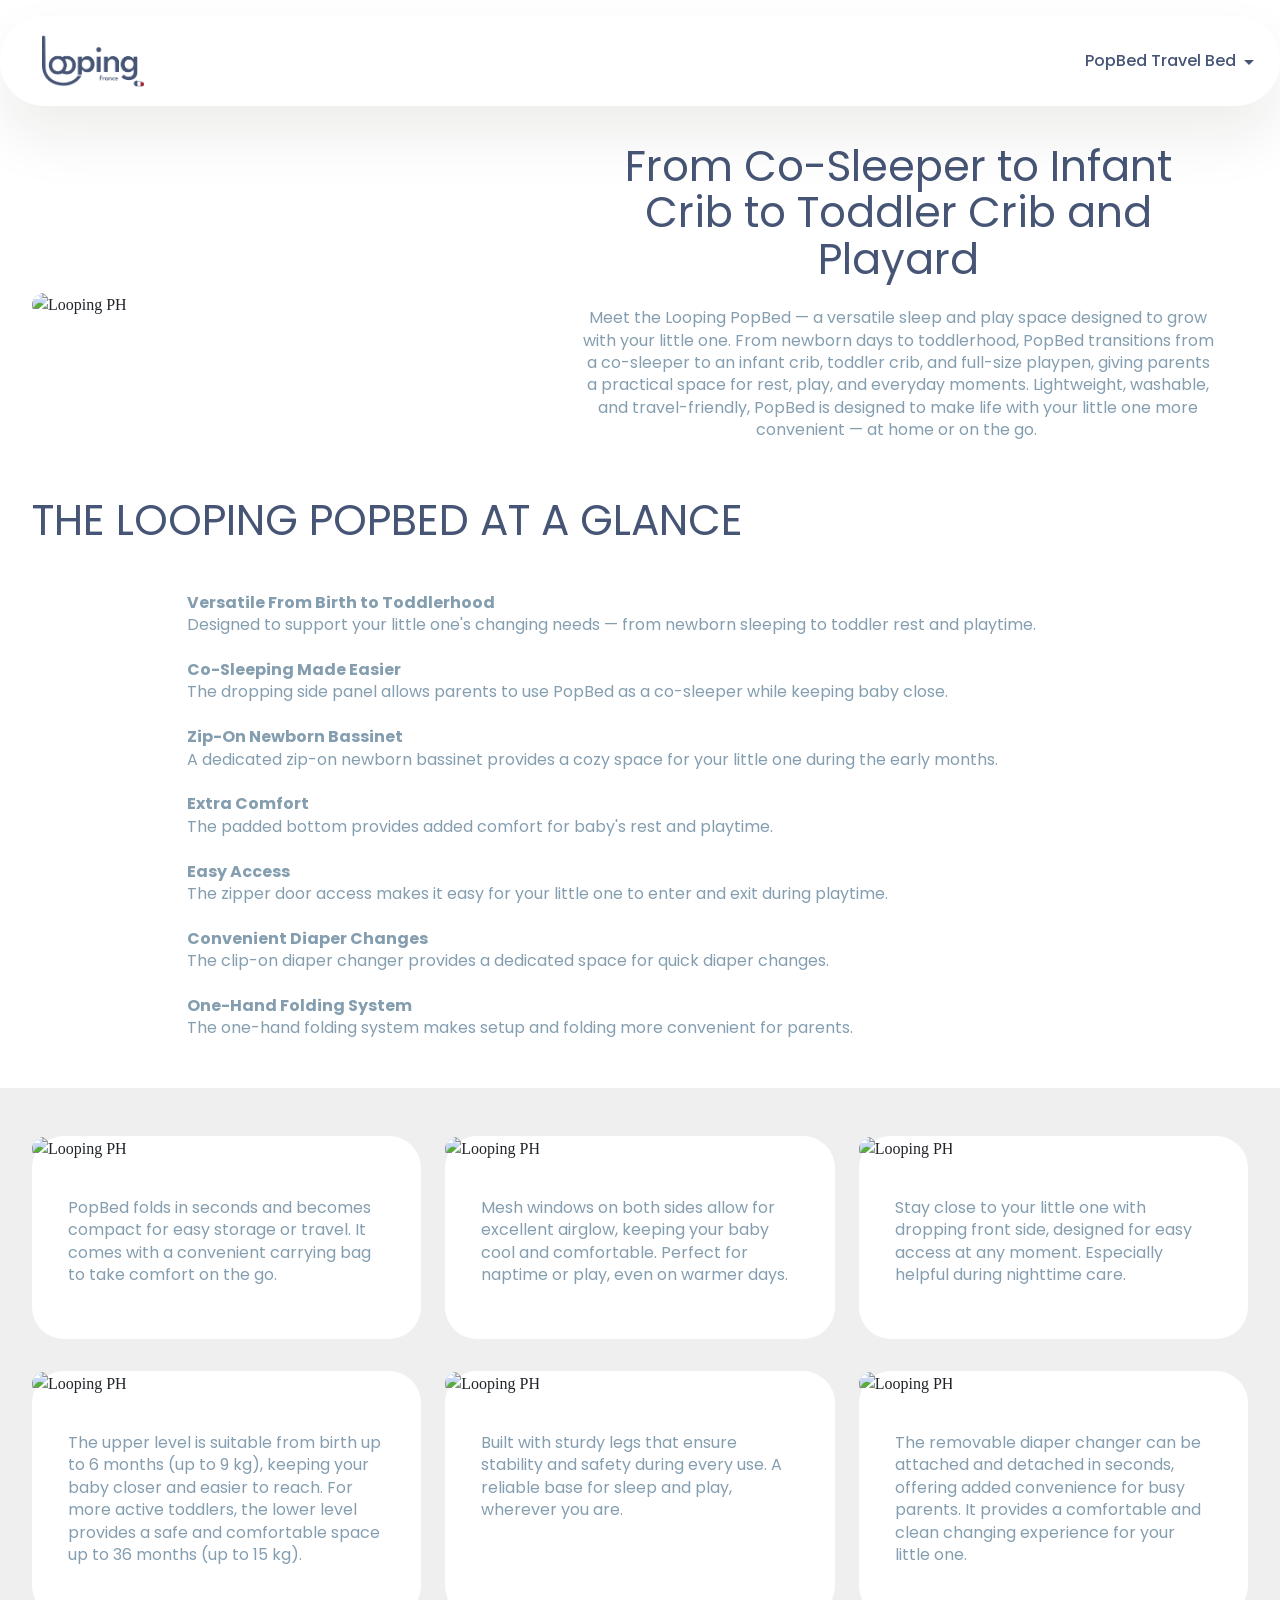
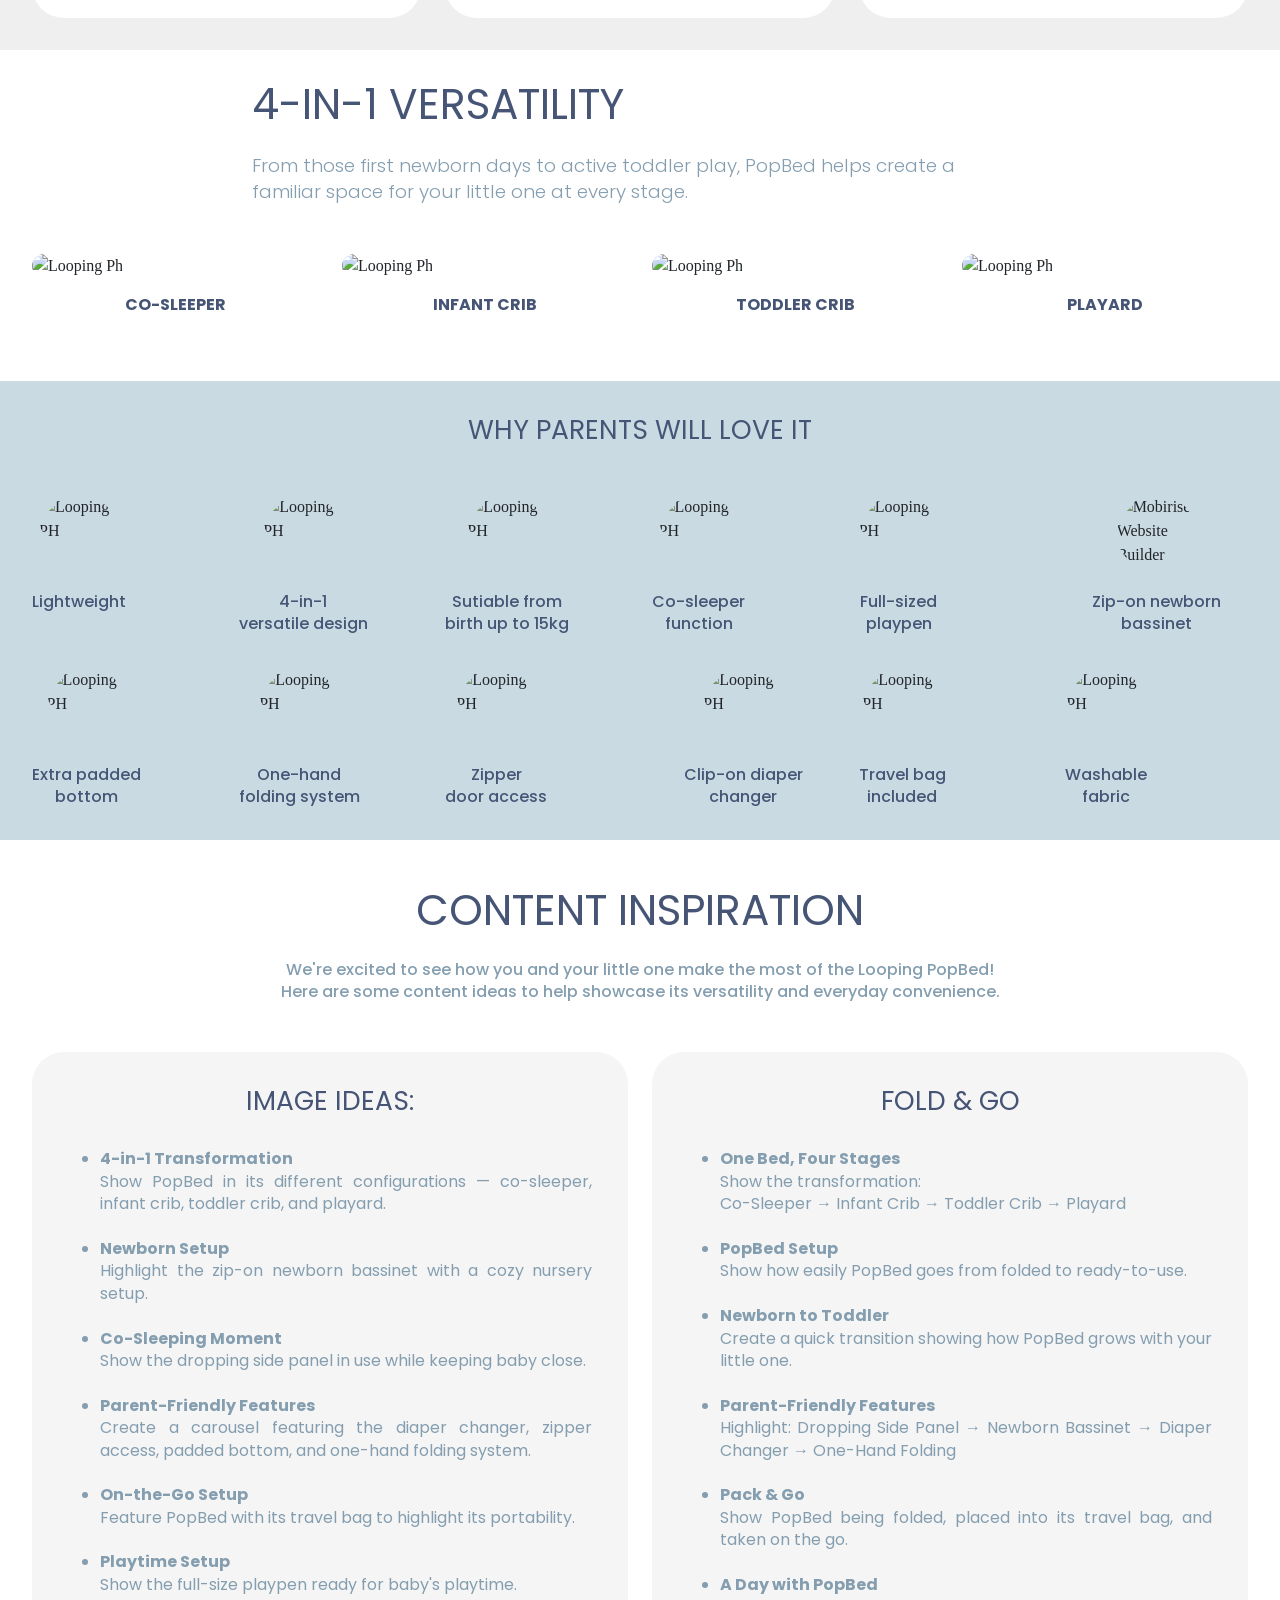
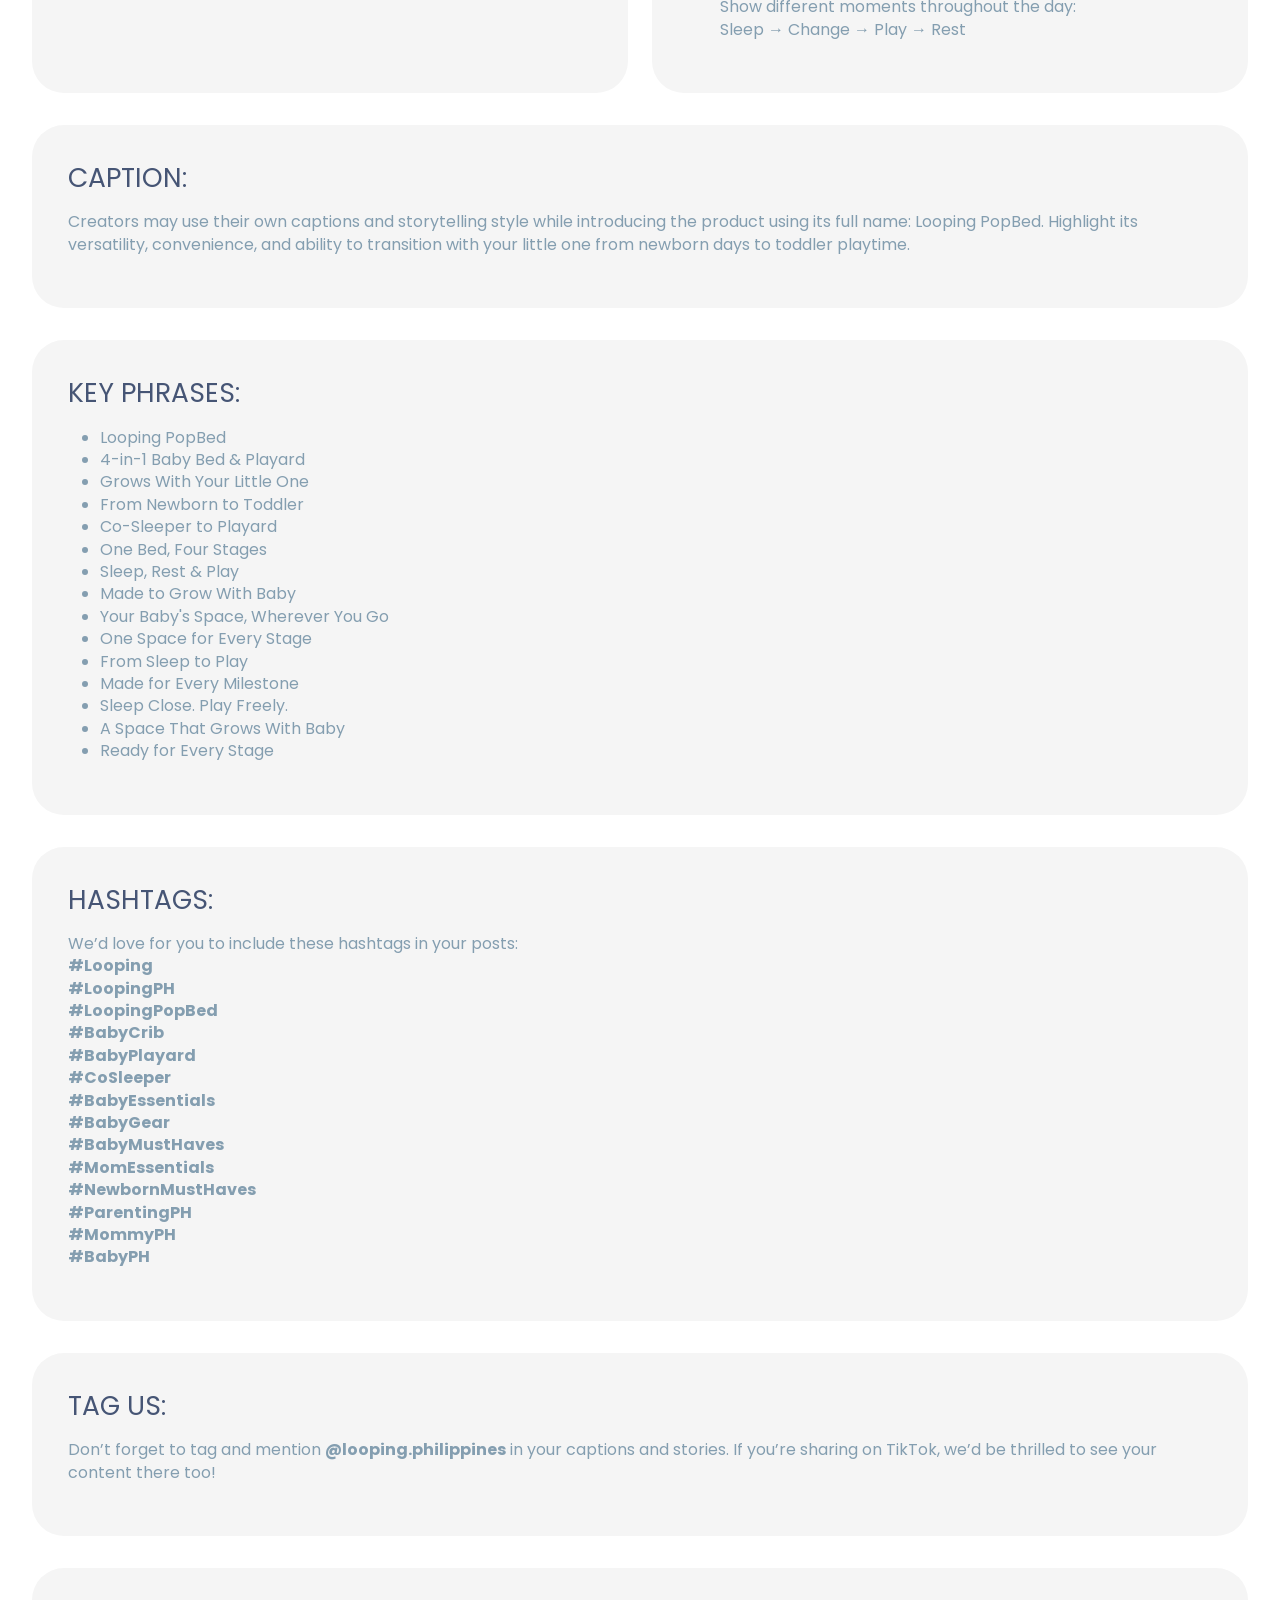
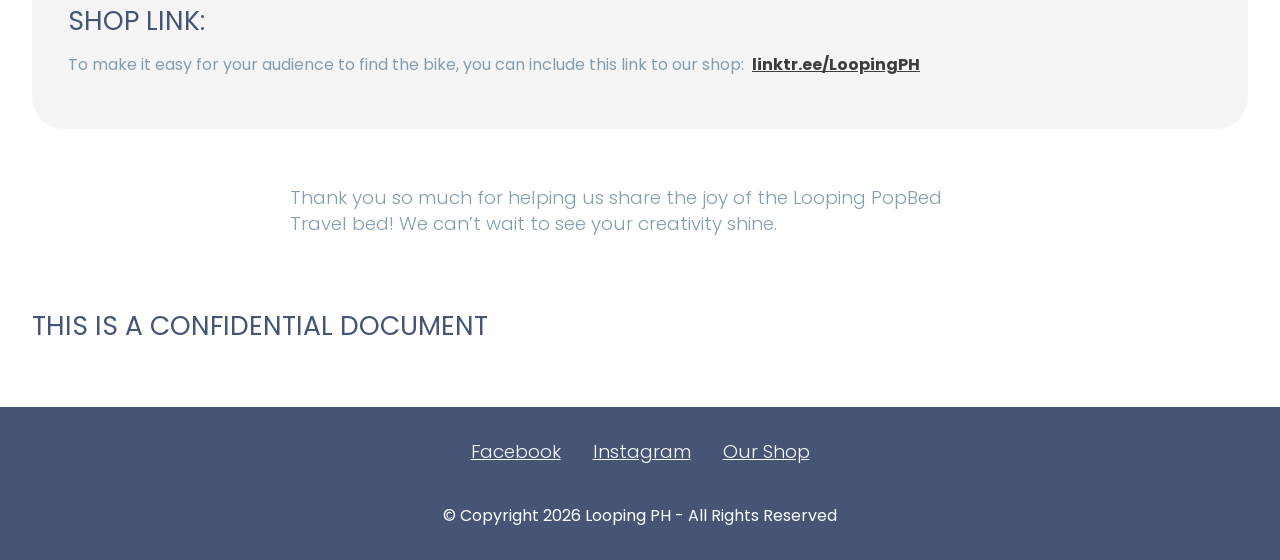
==== commit 3781f508: "Add files via upload" ====
--- a/index.html
+++ b/index.html
@@ -1,7 +1,7 @@
 <!DOCTYPE html>
 <html  >
 <head>
-<meta charset="UTF-8">
+  <meta charset="UTF-8">
   <meta http-equiv="X-UA-Compatible" content="IE=edge">
   <meta name="generator" content="Mobirise v6.1.12, mobirise.com">
   <meta name="viewport" content="width=device-width, initial-scale=1, minimum-scale=1">
@@ -9,7 +9,7 @@
   <meta name="description" content="The Aluma 8-in-1 tricycle is the perfect companion for your child’s early adventures, supporting ages 12 to 60 months with comfort, safety, and versatility. Its lightweight aluminum frame, reversible seat, and multi-position adjustments make every ride smooth and enjoyable for both kids and parents.">
   
   
-  <title>PopBed</title>
+  <title>Looping PopBed</title>
   <link rel="stylesheet" href="assets/web/assets/mobirise-icons2/mobirise2.css">
   <link rel="stylesheet" href="assets/bootstrap/css/bootstrap.min.css">
   <link rel="stylesheet" href="assets/dropdown/css/style.css">
@@ -17,17 +17,13 @@
   <link rel="stylesheet" href="assets/theme/css/style.css">
   <link rel="preload" href="https://fonts.googleapis.com/css?family=Poppins:100,100i,200,200i,300,300i,400,400i,500,500i,600,600i,700,700i,800,800i,900,900i&display=swap" as="style" onload="this.onload=null;this.rel='stylesheet'">
   <noscript><link rel="stylesheet" href="https://fonts.googleapis.com/css?family=Poppins:100,100i,200,200i,300,300i,400,400i,500,500i,600,600i,700,700i,800,800i,900,900i&display=swap"></noscript>
-  <link rel="preload" as="style" href="assets/mobirise/css/mbr-additional.css?v=dba400"><link rel="stylesheet" href="assets/mobirise/css/mbr-additional.css?v=dba400" type="text/css">
-
-  
-  
-  
+  <link rel="preload" as="style" href="assets/mobirise/css/mbr-additional.css?v=nCN7P6"><link rel="stylesheet" href="assets/mobirise/css/mbr-additional.css?v=nCN7P6" type="text/css">
+
 </head>
 <body>
   
+  <!--Navigation Bar-->
   <section data-bs-version="5.1" class="menu menu1 cid-uUbMLNCYNu" once="menu" id="menu01-1">
-	
-
 	<nav class="navbar navbar-dropdown navbar-fixed-top navbar-expand-lg">
 		<div class="container">
 			<div class="navbar-brand">
@@ -47,49 +43,50 @@
 				</div>
 			</button>
 			<div class="collapse navbar-collapse" id="navbarSupportedContent">
-				<ul class="navbar-nav nav-dropdown nav-right" data-app-modern-menu="true"><li class="nav-item dropdown">
-						<a class="nav-link link dropdown-toggle text-primary display-4" href="OurProducts.html" aria-expanded="false" data-toggle="dropdown-submenu" data-bs-toggle="dropdown" data-bs-auto-close="outside">PopBed Travel Bed</a><div class="dropdown-menu" aria-labelledby="dropdown-792"><a class="dropdown-item show text-primary display-4" href="index.html#article12-61" aria-expanded="false">At Glance</a><a class="dropdown-item show text-primary display-4" href="index.html#gallery03-64">Modes</a><a class="dropdown-item text-primary display-4" href="index.html#numbers01-63">Posting Guide</a></div>
-					</li></ul>
-				
-				
+				<ul class="navbar-nav nav-dropdown nav-right" data-app-modern-menu="true">
+          <li class="nav-item dropdown">
+						<a class="nav-link link dropdown-toggle text-primary display-4" href="OurProducts.html" aria-expanded="false" data-toggle="dropdown-submenu" data-bs-toggle="dropdown" data-bs-auto-close="outside">PopBed Travel Bed</a>
+              <div class="dropdown-menu" aria-labelledby="dropdown-792">
+                <a class="dropdown-item show text-primary display-4" href="index.html#article12-61" aria-expanded="false">At Glance</a>
+                <a class="dropdown-item show text-primary display-4" href="index.html#gallery03-64">Modes</a>
+                <a class="dropdown-item text-primary display-4" href="index.html#numbers01-63">Posting Guide</a>
+              </div>
+					</li>
+        </ul>
 			</div>
 		</div>
 	</nav>
 </section>
 
+
+<!--Main Header Section-->
 <section data-bs-version="5.1" class="header1 cid-v5SNuvvaeD" id="header01-5x">
-	
-
-	
-	
-
 	<div class="container">
 		<div class="row justify-content-center">
 			<div class="col-12 col-md-12 col-lg-5 image-wrapper">
-				<img class="w-100" src="assets/images/kikkaboo-official-store-rebaked-1.webp" alt="Looping PH">
+				<img class="w-100" src="assets/images/PopBed_Main.webp" alt="Looping PH">
 			</div>
 			<div class="col-12 col-lg col-md-12">
 				<div class="text-wrapper align-left">
-					<h1 class="mbr-section-title mbr-fonts-style mb-4 display-1"><strong>From Co-Sleeper to Infant Crib to Toddler Crib and Playard</strong></h1>
-					<p class="mbr-text mbr-fonts-style mb-4 display-7">Meet the Looping Popbed — a versatile sleep and play space designed to grow with your little one. From newborn days to toddlerhood, Popbed transitions from a co-sleeper to an infant crib, toddler crib, and full-size playpen, giving parents a practical space for rest, play, and everyday moments. Lightweight, washable, and travel-friendly, Popbed is designed to make life with your little one more convenient — at home or on the go.&nbsp;<br></p>
-					
+					<h1 class="mbr-section-title mbr-fonts-style mb-4 display-1">
+            <strong>From Co-Sleeper to Infant Crib to Toddler Crib and Playard</strong>
+          </h1>
+					<p class="mbr-text mbr-fonts-style mb-4 display-7">Meet the Looping PopBed — a versatile sleep and play space designed to grow with your little one. From newborn days to toddlerhood, PopBed transitions from a co-sleeper to an infant crib, toddler crib, and full-size playpen, giving parents a practical space for rest, play, and everyday moments. Lightweight, washable, and travel-friendly, PopBed is designed to make life with your little one more convenient — at home or on the go.&nbsp;<br></p>
 				</div>
 			</div>
 		</div>
 	</div>
 </section>
 
-<section data-bs-version="5.1" class="article11 cid-v5vz8Pa4uT" id="article11-5v">
-    
-
-    
-    
+
+<!--Glance Section-->
+<section data-bs-version="5.1" class="article11 cid-v5vz8Pa4uT" id="article11-5v"> 
     <div class="container">
         <div class="row justify-content-center">
             <div class="title col-md-12 col-lg-12">
-                <h3 class="mbr-section-title mbr-fonts-style align-center mt-0 mb-0 display-1"><strong>THE LOOPING POPBED AT A GLANCE</strong></h3>
-                
-                
+                <h3 class="mbr-section-title mbr-fonts-style align-center mt-0 mb-0 display-1">
+                  <strong>THE LOOPING POPBED AT A GLANCE</strong>
+                </h3>
             </div>
         </div>
     </div>
@@ -102,381 +99,439 @@
             <div class="col-md-12 col-lg-9">
                 
                 
-                <p class="mbr-text mbr-fonts-style display-7"><strong>Versatile From Birth to Toddlerhood
-</strong><br>Designed to support your little one's changing needs — from newborn sleeping to toddler rest and playtime.
-<br><strong><br>Co-Sleeping Made Easier
-</strong><br>The dropping side panel allows parents to use Popbed as a co-sleeper while keeping baby close.<br>
-<br><strong>Zip-On Newborn Bassinet
-</strong><br>A dedicated zip-on newborn bassinet provides a cozy space for your little one during the early months.<br>
-<br><strong>Extra Comfort
-</strong><br>The padded bottom provides added comfort for baby's rest and playtime.<br>
-<br><strong>Easy Access
-</strong><br>The zipper door access makes it easy for your little one to enter and exit during playtime.<br>
-<br><strong>Convenient Diaper Changes
-</strong><br>The clip-on diaper changer provides a dedicated space for quick diaper changes.<br>
-<strong><br>One-Hand Folding System
-</strong><br>The one-hand folding system makes setup and folding more convenient for parents.&nbsp;<br></p>
-            </div>
-        </div>
-    </div>
-</section>
-
+                <p class="mbr-text mbr-fonts-style display-7">
+
+                  <strong>Versatile From Birth to Toddlerhood</strong>
+                    <br>
+                      Designed to support your little one's changing needs — from newborn sleeping to toddler rest and playtime.
+                    <br>
+
+                  <br><strong>
+                      Co-Sleeping Made Easier
+                    </strong>
+                    <br>
+                      The dropping side panel allows parents to use PopBed as a co-sleeper while keeping baby close.
+                    <br>
+                    
+                  <br><strong>
+                    Zip-On Newborn Bassinet
+                  </strong>
+                    <br>
+                    A dedicated zip-on newborn bassinet provides a cozy space for your little one during the early months.
+                    <br>
+                    
+                  <br><strong>
+                    Extra Comfort
+                  </strong>
+                  <br>
+                    The padded bottom provides added comfort for baby's rest and playtime.
+                  <br>
+
+                  <br><strong>
+                    Easy Access
+                  </strong>
+                  <br>
+                    The zipper door access makes it easy for your little one to enter and exit during playtime.
+                  <br>
+
+                  <br><strong>
+                    Convenient Diaper Changes
+                  </strong>
+                  <br>
+                    The clip-on diaper changer provides a dedicated space for quick diaper changes.
+                  <br>
+                  
+                  <br><strong>
+                    One-Hand Folding System
+                  </strong>
+                  <br>
+                    The one-hand folding system makes setup and folding more convenient for parents.&nbsp;
+                  <br>
+
+                </p>
+            </div>
+        </div>
+    </div>
+</section>
+
+<!--Features-->
 <section data-bs-version="5.1" class="features6 start cid-v5SNwOMedq" id="features06-5y">
-	
-	
 	<div class="container">
 		<div class="row justify-content-center">
 			<div class="col-12 content-head">
-				
 			</div>
 		</div>
 		<div class="row">
+
 			<div class="item features-image col-12 col-md-6 col-lg-4 active">
 				<div class="item-wrapper">
 					<div class="item-img">
-						<img src="assets/images/1-3.webp" alt="Kikkaboo" data-slide-to="0" data-bs-slide-to="0">
+						<img src="assets/images/PopBed-features-13.webp" alt="Looping PH" data-slide-to="0" data-bs-slide-to="0">
 					</div>
 					<div class="item-content">
-						
-						<p class="mbr-text mbr-fonts-style display-7">PopBed folds in seconds and becomes compact for easy storage or travel. It comes with a convenient carrying bag to take comfort on the go.</p>
-						
-					</div>
-				</div>
+						<p class="mbr-text mbr-fonts-style display-7">
+              PopBed folds in seconds and becomes compact for easy storage or travel. It comes with a convenient carrying bag to take comfort on the go.
+            </p>
+					</div>
+				</div>
+
 			</div><div class="item features-image col-12 col-md-6 col-lg-4">
 				<div class="item-wrapper">
 					<div class="item-img">
-						<img src="assets/images/1-3.webp" alt="Kikkaboo" data-slide-to="1" data-bs-slide-to="1">
+						<img src="assets/images/PopBed-features-12.webp" alt="Looping PH" data-slide-to="1" data-bs-slide-to="1">
 					</div>
 					<div class="item-content">
-						
-						<p class="mbr-text mbr-fonts-style display-7">Mesh windows on both sides allow for excellent airglow, keeping your baby cool and comfortable. Perfect for naptime or play, even on warmer days.<br></p>
-						
-					</div>
-				</div>
-			</div>
+						<p class="mbr-text mbr-fonts-style display-7">
+              Mesh windows on both sides allow for excellent airglow, keeping your baby cool and comfortable. Perfect for naptime or play, even on warmer days.
+            </p>
+					</div>
+				</div>
+			</div>
+
 			<div class="item features-image col-12 col-md-6 col-lg-4">
 				<div class="item-wrapper">
 					<div class="item-img">
-						<img src="assets/images/2-3.webp" alt="Kikkaboo" data-slide-to="2" data-bs-slide-to="2">
+						<img src="assets/images/PopBed-features-3.webp" alt="Looping PH" data-slide-to="2" data-bs-slide-to="2">
 					</div>
 					<div class="item-content">
-						
-						<p class="mbr-text mbr-fonts-style display-7">Stay close to your little one with dropping front side, designed for easy access at any moment. Especially helpful during nighttime care.<br></p>
-						
-					</div>
-				</div>
+						<p class="mbr-text mbr-fonts-style display-7">
+              Stay close to your little one with dropping front side, designed for easy access at any moment. Especially helpful during nighttime care.
+            </p>
+					</div>
+				</div>
+
 			</div><div class="item features-image col-12 col-md-6 col-lg-4">
 				<div class="item-wrapper">
 					<div class="item-img">
-						<img src="assets/images/popbed-features-4.webp" alt="Kikkaboo" data-slide-to="3" data-bs-slide-to="3">
+						<img src="assets/images/PopBed-features-7.webp" alt="Looping PH" data-slide-to="3" data-bs-slide-to="3">
 					</div>
 					<div class="item-content">
-						
-						<p class="mbr-text mbr-fonts-style display-7">The upper level is suitable from birth up to 6 months (up to 9 kg), keeping your baby closer and easier to reach. For more active toddlers, the lower level provides a safe and comfortable space up to 36 months (up to 15 kg).<br></p>
-						
-					</div>
-				</div>
+						<p class="mbr-text mbr-fonts-style display-7">
+              The upper level is suitable from birth up to 6 months (up to 9 kg), keeping your baby closer and easier to reach. For more active toddlers, the lower level provides a safe and comfortable space up to 36 months (up to 15 kg).
+            </p>
+					</div>
+				</div>
+
 			</div><div class="item features-image col-12 col-md-6 col-lg-4">
 				<div class="item-wrapper">
 					<div class="item-img">
-						<img src="assets/images/popbed-features-6.webp" alt="Kikkaboo" data-slide-to="4" data-bs-slide-to="4">
+						<img src="assets/images/PopBed-features-8.webp" alt="Looping PH" data-slide-to="4" data-bs-slide-to="4">
 					</div>
 					<div class="item-content">
-						
-						<p class="mbr-text mbr-fonts-style display-7">Built with sturdy legs that ensure stability and safety during every use. A reliable base for sleep and play, wherever you are.<br></p>
-						
-					</div>
-				</div>
+						<p class="mbr-text mbr-fonts-style display-7">
+              Built with sturdy legs that ensure stability and safety during every use. A reliable base for sleep and play, wherever you are.
+            </p>
+					</div>
+				</div>
+
 			</div><div class="item features-image col-12 col-md-6 col-lg-4">
 				<div class="item-wrapper">
 					<div class="item-img">
-						<img src="assets/images/popbed-features-5.webp" alt="Kikkaboo" data-slide-to="5" data-bs-slide-to="5">
+						<img src="assets/images/PopBed-features-9.webp" alt="Looping PH" data-slide-to="5" data-bs-slide-to="5">
 					</div>
 					<div class="item-content">
-						
-						<p class="mbr-text mbr-fonts-style display-7">The removable diaper changer can be attached and detached in seconds, offering added convenience for busy parents. It provides a comfortable and clean changing experience for your little one.<br></p>
-						
-					</div>
-				</div>
-			</div>
-			
+						<p class="mbr-text mbr-fonts-style display-7">
+              The removable diaper changer can be attached and detached in seconds, offering added convenience for busy parents. It provides a comfortable and clean changing experience for your little one.
+            </p>
+					</div>
+				</div>
+			</div>
 		</div>
 	</div>
 </section>
 
+<!--Modess-->
 <section data-bs-version="5.1" class="gallery3 cid-v65AlFJw0s" id="gallery03-64">
-    
-    
     <div class="container">
       <div class="row justify-content-center">
         <div class="col-12 content-head">
           <div class="mbr-section-head mb-5">
             <h4 class="mbr-section-title mbr-fonts-style align-center mb-0 display-1"><strong>4-IN-1 VERSATILITY</strong></h4>
-            <h5 class="mbr-section-subtitle mbr-fonts-style align-center mb-0 mt-4 display-5">From those first newborn days to active toddler play, Popbed helps create a familiar space for your little one at every stage.</h5>
+            <h5 class="mbr-section-subtitle mbr-fonts-style align-center mb-0 mt-4 display-5">From those first newborn days to active toddler play, PopBed helps create a familiar space for your little one at every stage.</h5>
           </div>
         </div>
       </div>
+
       <div class="row">
         <div class="item features-image col-12 col-md-6 col-lg-3 active">
           <div class="item-wrapper">
             <div class="item-img">
-              <img src="assets/images/popbed-modes-1.webp" alt="Mobirise Website Builder" title="" data-slide-to="0" data-bs-slide-to="0">
+              <img src="assets/images/PopBed-modes-5.webp" alt="Looping Ph" title="" data-slide-to="0" data-bs-slide-to="0">
             </div>
             <div class="item-content align-left">
-              <h5 class="item-title mbr-fonts-style mt-3 mb-3 display-7"><strong>CO-SLEEPER</strong></h5>
-              
-              
-            </div>
-          </div>
+              <h5 class="item-title mbr-fonts-style mt-3 mb-3 display-7">
+                <strong>CO-SLEEPER</strong>
+              </h5>
+            </div>
+          </div>
+
         </div><div class="item features-image col-12 col-md-6 col-lg-3">
           <div class="item-wrapper">
             <div class="item-img">
-              <img src="assets/images/popbed-modes-2.webp" alt="Mobirise Website Builder" title="" data-slide-to="1" data-bs-slide-to="1">
+              <img src="assets/images/PopBed-modes-6.webp" alt="Looping Ph" title="" data-slide-to="1" data-bs-slide-to="1">
             </div>
             <div class="item-content align-left">
-              <h5 class="item-title mbr-fonts-style mt-3 mb-3 display-7"><strong>INFANT CRIB</strong></h5>
-              
-            </div>
-          </div>
-        </div>
+              <h5 class="item-title mbr-fonts-style mt-3 mb-3 display-7">
+                <strong>INFANT CRIB</strong>
+              </h5>
+            </div>
+          </div>
+        </div>
+
         <div class="item features-image col-12 col-md-6 col-lg-3">
           <div class="item-wrapper">
             <div class="item-img">
-              <img src="assets/images/popbed-modes-3.webp" alt="Mobirise Website Builder" title="" data-slide-to="2" data-bs-slide-to="2">
+              <img src="assets/images/PopBed-modes-7.webp" alt="Looping Ph" title="" data-slide-to="2" data-bs-slide-to="2">
             </div>
             <div class="item-content align-left">
-              <h5 class="item-title mbr-fonts-style mt-3 mb-3 display-7"><strong>TODDLER CRIB</strong></h5>
-              
-            </div>
-          </div>
-        </div>
+              <h5 class="item-title mbr-fonts-style mt-3 mb-3 display-7">
+                <strong>TODDLER CRIB</strong>
+              </h5>
+            </div>
+          </div>
+        </div>
+
         <div class="item features-image col-12 col-md-6 col-lg-3">
           <div class="item-wrapper">
             <div class="item-img">
-              <img src="assets/images/popbed-modes-4.webp" alt="Mobirise Website Builder" title="" data-slide-to="3" data-bs-slide-to="3">
+              <img src="assets/images/PopBed-modes-8.webp" alt="Looping Ph" title="" data-slide-to="3" data-bs-slide-to="3">
             </div>
             <div class="item-content align-left">
-              <h5 class="item-title mbr-fonts-style mt-3 mb-3 display-7"><strong>PLAYARD</strong></h5>
-              
-            </div>
-          </div>
-        </div>
-        
+              <h5 class="item-title mbr-fonts-style mt-3 mb-3 display-7">
+                <strong>PLAYARD</strong>
+              </h5>
+            </div>
+          </div>
+        </div>
+
       </div>
     </div>
   </section>
 
+
+  <!--Secondary Features-->
 <section data-bs-version="5.1" class="features16 cid-v5SNz7cJAl" id="features016-60">  
-  
-  
-  
   <div class="container">
     <div class="row justify-content-center mb-5">
       <div class="col-12 content-head">
-        <h4 class="mbr-section-title mbr-fonts-style align-center mb-0 display-2"><strong>WHY PARENTS WILL LOVE IT</strong></h4>
+        <h4 class="mbr-section-title mbr-fonts-style align-center mb-0 display-2">
+          <strong>WHY PARENTS WILL LOVE IT</strong>
+        </h4>
+      </div>
+    </div>
+
+    <div class="row justify-content-center">  
+      <div class="item features-without-image col-4 col-lg-2 active">
+        <div class="item-wrapper">
+          <div class="card-box">
+            <div class="img-box">
+              <div class="image-wrapper mb-3">
+                <img src="assets/images/PopBed-icons-5.webp" alt="Looping PH" data-slide-to="0" data-bs-slide-to="0">
+              </div>
+            </div>
+            <h4 class="card-title mbr-fonts-style mb-0 display-7">
+              Lightweight
+            </h4>
+            <div class="link-wrap">
+            </div>
+          </div>
+        </div>
+
+      </div><div class="item features-without-image col-4 col-lg-2">
+        <div class="item-wrapper">
+          <div class="card-box">
+            <div class="img-box">
+              <div class="image-wrapper mb-3">
+                <img src="assets/images/PopBed-icons-11.webp" alt="Looping PH" data-slide-to="1" data-bs-slide-to="1">
+              </div>
+            </div>
+            <h4 class="card-title mbr-fonts-style mb-0 display-7">
+              4-in-1<br>versatile design
+            </h4>
+            <div class="link-wrap">
+            </div>
+          </div>
+        </div>
         
+      </div><div class="item features-without-image col-4 col-lg-2">
+        <div class="item-wrapper">
+          <div class="card-box">
+            <div class="img-box">
+              <div class="image-wrapper mb-3">
+                <img src="assets/images/PopBed-icons-10.webp" alt="Looping PH" data-slide-to="2" data-bs-slide-to="2">
+              </div>
+            </div>
+            <h4 class="card-title mbr-fonts-style mb-0 display-7">
+              Sutiable from<br>birth up to 15kg
+            </h4>
+            <div class="link-wrap">
+            </div>
+          </div>
+        </div>
+
+      </div><div class="item features-without-image col-4 col-lg-2">
+        <div class="item-wrapper">
+          <div class="card-box">
+            <div class="img-box">
+              <div class="image-wrapper mb-3">
+                <img src="assets/images/PopBed-icons-12.webp" alt="Looping PH" data-slide-to="3" data-bs-slide-to="3">
+              </div>
+            </div>
+            <h4 class="card-title mbr-fonts-style mb-0 display-7">
+              Co-sleeper<br>function
+            </h4>
+            <div class="link-wrap">
+            </div>
+          </div>
+        </div>
+
+      </div><div class="item features-without-image col-4 col-lg-2">
+        <div class="item-wrapper">
+          <div class="card-box">
+            <div class="img-box">
+              <div class="image-wrapper mb-3">
+                <img src="assets/images/PopBed-icons-7.webp" alt="Looping PH" data-slide-to="4" data-bs-slide-to="4">
+              </div>
+            </div>
+            <h4 class="card-title mbr-fonts-style mb-0 display-7">
+              Full-sized<br>playpen
+            </h4>
+            <div class="link-wrap">
+            </div>
+          </div>
+        </div>
+
+      </div><div class="item features-without-image col-4 col-lg-2">
+        <div class="item-wrapper">
+          <div class="card-box">
+            <div class="img-box">
+              <div class="image-wrapper mb-3">
+                <img src="assets/images/PopBed-icons-1.webp" alt="Mobirise Website Builder" data-slide-to="5" data-bs-slide-to="5">
+              </div>
+            </div>
+            <h4 class="card-title mbr-fonts-style mb-0 display-7">
+              Zip-on newborn bassinet
+            </h4>
+            <div class="link-wrap">
+            </div>
+          </div>
+        </div>
       </div>
-    </div>
-    <div class="row justify-content-center">
-      
-      <div class="item features-without-image col-12 col-lg-2 active">
-        <div class="item-wrapper">
-          <div class="card-box">
-            <div class="img-box">
-              <div class="image-wrapper mb-3">
-                <img src="assets/images/trix2-icons-5.webp" alt="Mobirise Website Builder" data-slide-to="1" data-bs-slide-to="1">
-              </div>
-            </div>
-            <h4 class="card-title mbr-fonts-style mb-0 display-7">Co-sleeper function</h4>
-            
-            <div class="link-wrap">
-              
-            </div>
-          </div>
-        </div>
-      </div><div class="item features-without-image col-12 col-lg-2">
-        <div class="item-wrapper">
-          <div class="card-box">
-            <div class="img-box">
-              <div class="image-wrapper mb-3">
-                <img src="assets/images/trix2-icons-3.webp" alt="Mobirise Website Builder" data-slide-to="2" data-bs-slide-to="2">
-              </div>
-            </div>
-            <h4 class="card-title mbr-fonts-style mb-0 display-7">Zip-on newborn bassinet</h4>
-            
-            <div class="link-wrap">
-              
+
+      <div class="item features-without-image col-4 col-lg-2">
+        <div class="item-wrapper">
+          <div class="card-box">
+            <div class="img-box">
+              <div class="image-wrapper mb-3">
+                <img src="assets/images/PopBed-icons-2.webp" alt="Looping PH" data-slide-to="6" data-bs-slide-to="6">
+              </div>
+            </div>
+            <h4 class="card-title mbr-fonts-style mb-0 display-7">
+              Extra padded<br>bottom
+            </h4>
+            <div class="link-wrap">
+            </div>
+          </div>
+        </div>
+
+      </div><div class="item features-without-image col-4 col-lg-2">
+        <div class="item-wrapper">
+          <div class="card-box">
+            <div class="img-box">
+              <div class="image-wrapper mb-3">
+                <img src="assets/images/PopBed-icons-9.webp" alt="Looping PH" data-slide-to="7" data-bs-slide-to="7">
+              </div>
+            </div>
+            <h4 class="card-title mbr-fonts-style mb-0 display-7">
+              One-hand<br>folding system
+            </h4>
+            <div class="link-wrap">
+            </div>
+          </div>
+        </div>
+
+      </div><div class="item features-without-image col-4 col-lg-2">
+        <div class="item-wrapper">
+          <div class="card-box">
+            <div class="img-box">
+              <div class="image-wrapper mb-3">
+                <img src="assets/images/PopBed-icons-3.webp" alt="Looping PH" data-slide-to="8" data-bs-slide-to="8">
+              </div>
+            </div>
+            <h4 class="card-title mbr-fonts-style mb-0 display-7">
+              Zipper<br>door access
+            </h4>
+            <div class="link-wrap">
+            </div>
+          </div>
+        </div>
+
+      </div><div class="item features-without-image col-4 col-lg-2">
+        <div class="item-wrapper">
+          <div class="card-box">
+            <div class="img-box">
+              <div class="image-wrapper mb-3">
+                <img src="assets/images/PopBed-icons-8.webp" alt="Looping PH" data-slide-to="9" data-bs-slide-to="9">
+              </div>
+            </div>
+            <h4 class="card-title mbr-fonts-style mb-0 display-7">
+              Clip-on diaper changer
+            </h4>
+            <div class="link-wrap">
+            </div>
+          </div>
+        </div>
+
+      </div><div class="item features-without-image col-4 col-lg-2">
+        <div class="item-wrapper">
+          <div class="card-box">
+            <div class="img-box">
+              <div class="image-wrapper mb-3">
+                <img src="assets/images/PopBed-icons-6.webp" alt="Looping PH" data-slide-to="10" data-bs-slide-to="10">
+              </div>
+            </div>
+            <h4 class="card-title mbr-fonts-style mb-0 display-7">
+              Travel bag<br>included
+            </h4>
+            <div class="link-wrap">
+            </div>
+          </div>
+        </div>
+
+      </div><div class="item features-without-image col-4 col-lg-2">
+        <div class="item-wrapper">
+          <div class="card-box">
+            <div class="img-box">
+              <div class="image-wrapper mb-3">
+                <img src="assets/images/PopBed-icons-4.webp" alt="Looping PH" data-slide-to="11" data-bs-slide-to="11">
+              </div>
+            </div>
+            <h4 class="card-title mbr-fonts-style mb-0 display-7">
+              Washable<br>fabric
+            </h4>
+            <div class="link-wrap">
             </div>
           </div>
         </div>
       </div>
-      <div class="item features-without-image col-12 col-lg-2">
-        <div class="item-wrapper">
-          <div class="card-box">
-            <div class="img-box">
-              <div class="image-wrapper mb-3">
-                <img src="assets/images/trix2-icons-4.webp" alt="Mobirise Website Builder" data-slide-to="3" data-bs-slide-to="3">
-              </div>
-            </div>
-            <h4 class="card-title mbr-fonts-style mb-0 display-7">Extra padded bottom</h4>
-            
-            <div class="link-wrap">
-              
-            </div>
-          </div>
-        </div>
-      </div><div class="item features-without-image col-12 col-lg-2">
-        <div class="item-wrapper">
-          <div class="card-box">
-            <div class="img-box">
-              <div class="image-wrapper mb-3">
-                <img src="assets/images/lanser-icons-5.webp" alt="Mobirise Website Builder" data-slide-to="4" data-bs-slide-to="4">
-              </div>
-            </div>
-            <h4 class="card-title mbr-fonts-style mb-0 display-7">Zipper door access<br></h4>
-            
-            <div class="link-wrap">
-              
-            </div>
-          </div>
-        </div>
-      </div><div class="item features-without-image col-12 col-lg-2">
-        <div class="item-wrapper">
-          <div class="card-box">
-            <div class="img-box">
-              <div class="image-wrapper mb-3">
-                <img src="assets/images/lanser-icons-5.webp" alt="Mobirise Website Builder" data-slide-to="5" data-bs-slide-to="5">
-              </div>
-            </div>
-            <h4 class="card-title mbr-fonts-style mb-0 display-7">Clip-on diaper changer</h4>
-            
-            <div class="link-wrap">
-              
-            </div>
-          </div>
-        </div>
-      </div><div class="item features-without-image col-12 col-lg-2">
-        <div class="item-wrapper">
-          <div class="card-box">
-            <div class="img-box">
-              <div class="image-wrapper mb-3">
-                <img src="assets/images/lanser-icons-5.webp" alt="Mobirise Website Builder" data-slide-to="6" data-bs-slide-to="6">
-              </div>
-            </div>
-            <h4 class="card-title mbr-fonts-style mb-0 display-7">One-hand folding system</h4>
-            
-            <div class="link-wrap">
-              
-            </div>
-          </div>
-        </div>
-      </div><div class="item features-without-image col-12 col-lg-2">
-        <div class="item-wrapper">
-          <div class="card-box">
-            <div class="img-box">
-              <div class="image-wrapper mb-3">
-                <img src="assets/images/lanser-icons-5.webp" alt="Mobirise Website Builder" data-slide-to="7" data-bs-slide-to="7">
-              </div>
-            </div>
-            <h4 class="card-title mbr-fonts-style mb-0 display-7">Washable fabric</h4>
-            
-            <div class="link-wrap">
-              
-            </div>
-          </div>
-        </div>
-      </div><div class="item features-without-image col-12 col-lg-2">
-        <div class="item-wrapper">
-          <div class="card-box">
-            <div class="img-box">
-              <div class="image-wrapper mb-3">
-                <img src="assets/images/lanser-icons-5.webp" alt="Mobirise Website Builder" data-slide-to="8" data-bs-slide-to="8">
-              </div>
-            </div>
-            <h4 class="card-title mbr-fonts-style mb-0 display-7">Lightweight</h4>
-            
-            <div class="link-wrap">
-              
-            </div>
-          </div>
-        </div>
-      </div><div class="item features-without-image col-12 col-lg-2">
-        <div class="item-wrapper">
-          <div class="card-box">
-            <div class="img-box">
-              <div class="image-wrapper mb-3">
-                <img src="assets/images/lanser-icons-5.webp" alt="Mobirise Website Builder" data-slide-to="9" data-bs-slide-to="9">
-              </div>
-            </div>
-            <h4 class="card-title mbr-fonts-style mb-0 display-7">Travel bag included</h4>
-            
-            <div class="link-wrap">
-              
-            </div>
-          </div>
-        </div>
-      </div><div class="item features-without-image col-12 col-lg-2">
-        <div class="item-wrapper">
-          <div class="card-box">
-            <div class="img-box">
-              <div class="image-wrapper mb-3">
-                <img src="assets/images/lanser-icons-5.webp" alt="Mobirise Website Builder" data-slide-to="10" data-bs-slide-to="10">
-              </div>
-            </div>
-            <h4 class="card-title mbr-fonts-style mb-0 display-7">Full-sized playpen</h4>
-            
-            <div class="link-wrap">
-              
-            </div>
-          </div>
-        </div>
-      </div><div class="item features-without-image col-12 col-lg-2">
-        <div class="item-wrapper">
-          <div class="card-box">
-            <div class="img-box">
-              <div class="image-wrapper mb-3">
-                <img src="assets/images/lanser-icons-5.webp" alt="Mobirise Website Builder" data-slide-to="11" data-bs-slide-to="11">
-              </div>
-            </div>
-            <h4 class="card-title mbr-fonts-style mb-0 display-7">Sutiable from birth up to 15kg</h4>
-            
-            <div class="link-wrap">
-              
-            </div>
-          </div>
-        </div>
-      </div><div class="item features-without-image col-12 col-lg-2">
-        <div class="item-wrapper">
-          <div class="card-box">
-            <div class="img-box">
-              <div class="image-wrapper mb-3">
-                <img src="assets/images/brent-icons-2.webp" alt="Mobirise Website Builder">
-              </div>
-            </div>
-            <h4 class="card-title mbr-fonts-style mb-0 display-7">4-in-1 versatile design</h4>
-            
-            <div class="link-wrap">
-              
-            </div>
-          </div>
-        </div>
-      </div>
     </div>
   </div>
 </section>
 
+
+<!--Content Ideas Sect01-->
 <section data-bs-version="5.1" class="numbers01 cid-v5U3Hzy5hi" id="numbers01-63">
-	
-	
 	<div class="container">
 		<div class="row justify-content-center">
 			<div class="col-12 content-head">
 				<div class="mbr-section-head mb-5">
-					<h4 class="mbr-section-title mbr-fonts-style align-center mb-0 display-1"><strong>CONTENT INSPIRATION</strong></h4>
-					<h5 class="mbr-section-subtitle mbr-fonts-style align-center mb-0 mt-4 display-7">We're excited to see how you and your little one make the most of the Looping Popbed!
-<div>
-</div><div>Here are some content ideas to help showcase its versatility and everyday convenience.</div></h5>
-					
+					<h4 class="mbr-section-title mbr-fonts-style align-center mb-0 display-1">
+            <strong>CONTENT INSPIRATION</strong>
+          </h4>
+					<h5 class="mbr-section-subtitle mbr-fonts-style align-center mb-0 mt-4 display-7">
+            We're excited to see how you and your little one make the most of the Looping PopBed!<br>
+            Here are some content ideas to help showcase its versatility and everyday convenience.
+          </h5>
 				</div>
 			</div>
 		</div>
@@ -484,52 +539,63 @@
 			<div class="item features-without-image col-12 col-md-6 col-lg-6 active">
 				<div class="item-wrapper">
 					<div class="item-content">
-						
-						<h4 class="card-title mbr-fonts-style display-2"><strong>IMAGE IDEAS:</strong></h4>
-						<p class="card-text mbr-fonts-style mt-0 mb-3 display-7"><strong><br></strong><strong>4-in-1 Transformation
-</strong><br>Show Popbed in its different configurations — co-sleeper, infant crib, toddler crib, and playard.
-<br>
-<strong><br>Newborn Setup
-</strong><br>Highlight the zip-on newborn bassinet with a cozy nursery setup.
-<br>
-<br><strong>Co-Sleeping Moment
-</strong><br>Show the dropping side panel in use while keeping baby close.
-<br>
-<br><strong>Parent-Friendly Features
-</strong><br>Create a carousel featuring the diaper changer, zipper access, padded bottom, and one-hand folding system.
-<br>
-<br><strong>On-the-Go Setup
-</strong><br>Feature Popbed with its travel bag to highlight its portability.
-<br>
-<strong><br>Playtime Setup
-</strong><br>Show the full-size playpen ready for baby's playtime.&nbsp;<br></p>
-						
-					</div>
-
-				</div>
-			</div><div class="item features-without-image col-12 col-md-6 col-lg-6">
+						<h4 class="card-title mbr-fonts-style display-2">
+              <strong>IMAGE IDEAS:</strong>
+            </h4>
+						<ul class="card-text mbr-fonts-style mt-0 mb-3 display-7"><br>
+
+              <li><strong>4-in-1 Transformation</strong><br></li>
+                Show PopBed in its different configurations — co-sleeper, infant crib, toddler crib, and playard.<br><br>
+                
+              <li><strong>Newborn Setup</strong><br></li>
+                Highlight the zip-on newborn bassinet with a cozy nursery setup.<br><br>
+                
+              <li><strong>Co-Sleeping Moment</strong><br></li>
+                Show the dropping side panel in use while keeping baby close.<br><br>
+                
+              <li><strong>Parent-Friendly Features</strong><br></li>
+                Create a carousel featuring the diaper changer, zipper access, padded bottom, and one-hand folding system.<br><br>
+                
+              <li><strong>On-the-Go Setup</strong><br></li>
+                Feature PopBed with its travel bag to highlight its portability.<br><br>
+
+              <li><strong>Playtime Setup</strong><br></li>
+                Show the full-size playpen ready for baby's playtime.&nbsp;<br>
+              
+            </ul>
+					</div>
+				</div>
+			</div>
+      
+      <div class="item features-without-image col-12 col-md-6 col-lg-6">
 				<div class="item-wrapper">
 					<div class="item-content">
-						
-						<h4 class="card-title mbr-fonts-style display-2"><strong>FOLD &amp; GO</strong></h4>
-						<p class="card-text mbr-fonts-style mt-0 mb-3 display-7"><br><strong>ONE BED, FOUR STAGES
-</strong><br>Show the transformation:
-<br>Co-Sleeper → Infant Crib → Toddler Crib → Playard<br>
-<br><strong>POPBED SETUP
-</strong><br>Show how easily Popbed goes from folded to ready-to-use.<br>
-<br><strong>NEWBORN TO TODDLER
-</strong><br>Create a quick transition showing how Popbed grows with your little one.<br>
-<br><strong>PARENT-FRIENDLY FEATURES
-</strong><br>Highlight:
-<br>Dropping Side Panel → Newborn Bassinet → Diaper Changer → One-Hand Folding<br>
-<br><strong>PACK &amp; GO
-</strong><br>Show Popbed being folded, placed into its travel bag, and taken on the go.<br>
-<br><strong>A DAY WITH POPBED
-</strong><br>Show different moments throughout the day:
-<br>Sleep → Change → Play → Rest&nbsp;<br></p>
-						
-					</div>
-
+						<h4 class="card-title mbr-fonts-style display-2">
+              <strong>FOLD &amp; GO</strong>
+            </h4>
+
+						<ul class="card-text mbr-fonts-style mt-0 mb-3 display-7"><br>
+
+              <li><strong>One Bed, Four Stages</strong><br></li>
+                Show the transformation:<br>
+                Co-Sleeper → Infant Crib → Toddler Crib → Playard<br><br>
+              
+              <li><strong>PopBed Setup</strong><br></li>
+                Show how easily PopBed goes from folded to ready-to-use.<br><br>
+              
+              <li><strong>Newborn to Toddler</strong><br></li>
+                Create a quick transition showing how PopBed grows with your little one.<br><br>
+                
+              <li><strong>Parent-Friendly Features</strong><br></li>
+                Highlight: Dropping Side Panel → Newborn Bassinet → Diaper Changer → One-Hand Folding<br><br>
+                
+              <li><strong>Pack &amp; Go</strong><br></li>
+                Show PopBed being folded, placed into its travel bag, and taken on the go.<br><br>
+              
+              <li><strong>A Day with PopBed</strong><br></li>
+                Show different moments throughout the day:<br>Sleep → Change → Play → Rest&nbsp;<br>
+            </ul>
+					</div>
 				</div>
 			</div>
 			
@@ -538,67 +604,81 @@
 	</div>
 </section>
 
+<!--Content Ideas Sect02-->
 <section data-bs-version="5.1" class="list05 cid-v5qXhKZ6BM" id="list05-5o">
-    
-    <div class="container">
-        
+    <div class="container"> 
         <div class="row justify-content-center ">
             <div class="col-12 col-lg-12">
                 <div class="item features-without-image col-12 active">
                     <div class="item-wrapper">
                         <h5 class="mbr-card-title mbr-fonts-style mt-0 mb-3 display-2">
-                            <strong>CAPTION:</strong></h5>
-                        <p class="mbr-text mbr-fonts-style mt-0 mb-3 display-7">Creators may use their own captions and storytelling style while introducing the product using its full name: Looping Popbed<br>Highlight its versatility, convenience, and ability to transition with your little one from newborn days to toddler playtime.&nbsp;<br></p>
+                            <strong>CAPTION:</strong>
+                          </h5>
+                        <p class="mbr-text mbr-fonts-style mt-0 mb-3 display-7">
+                          Creators may use their own captions and storytelling style while introducing the product using its full name: Looping PopBed. Highlight its versatility, convenience, and ability to transition with your little one from newborn days to toddler playtime.&nbsp;
+                        </p>
                     </div>
                 </div>
                 <div class="item features-without-image col-12">
                     <div class="item-wrapper">
                         <h5 class="mbr-card-title mbr-fonts-style mt-0 mb-3 display-2"><strong>KEY PHRASES:&nbsp;</strong></h5>
-                        <p class="mbr-text mbr-fonts-style mt-0 mb-3 display-7">Looping Popbed
-<br>4-in-1 Baby Bed &amp; Playard
-<br>Grows With Your Little One
-<br>From Newborn to Toddler
-<br>Co-Sleeper to Playard
-<br>One Bed, Four Stages
-<br>Sleep, Rest &amp; Play
-<br>Made to Grow With Baby
-<br>Your Baby's Space, Wherever You Go
-<br>One Space for Every Stage
-<br>From Sleep to Play
-<br>Made for Every Milestone
-<br>Sleep Close. Play Freely.
-<br>A Space That Grows With Baby
-<br>Ready for Every Stage&nbsp;<br></p>
+                        <ul class="mbr-text mbr-fonts-style mt-0 mb-3 display-7">
+                          <li>Looping PopBed<br></li>
+                          <li>4-in-1 Baby Bed &amp; Playard<br></li>
+                          <li>Grows With Your Little One<br></li>
+                          <li>From Newborn to Toddler<br></li>
+                          <li>Co-Sleeper to Playard<br></li>
+                          <li>One Bed, Four Stages<br></li>
+                          <li>Sleep, Rest &amp; Play<br></li>
+                          <li>Made to Grow With Baby<br></li>
+                          <li>Your Baby's Space, Wherever You Go<br></li>
+                          <li>One Space for Every Stage<br></li>
+                          <li>From Sleep to Play<br></li>
+                          <li>Made for Every Milestone<br></li>
+                          <li>Sleep Close. Play Freely.<br></li>
+                          <li>A Space That Grows With Baby<br></li>
+                          <li>Ready for Every Stage&nbsp;<br></li>
+                        </ul>
                     </div>
                 </div>
                 <div class="item features-without-image col-12">
                     <div class="item-wrapper">
                         <h5 class="mbr-card-title mbr-fonts-style mt-0 mb-3 display-2"><strong>HASHTAGS:</strong></h5>
-                        <p class="mbr-text mbr-fonts-style mt-0 mb-3 display-7">We’d love for you to include these hashtags in your posts:
-<br><strong>#Looping
-<br>#LoopingPH
-<br>#LoopingPopbed
-<br>#BabyCrib
-<br>#BabyPlayard
-<br>#CoSleeper
-<br>#BabyEssentials
-<br>#BabyGear
-<br>#BabyMustHaves
-<br>#MomEssentials
-<br>#NewbornMustHaves
-<br>#ParentingPH
-<br>#MommyPH
-<br>#BabyPH&nbsp;</strong><br></p>
+                        <p class="mbr-text mbr-fonts-style mt-0 mb-3 display-7">
+                          We’d love for you to include these hashtags in your posts:
+                          <strong>
+                            <br>#Looping
+                            <br>#LoopingPH
+                            <br>#LoopingPopBed
+                            <br>#BabyCrib
+                            <br>#BabyPlayard
+                            <br>#CoSleeper
+                            <br>#BabyEssentials
+                            <br>#BabyGear
+                            <br>#BabyMustHaves
+                            <br>#MomEssentials
+                            <br>#NewbornMustHaves
+                            <br>#ParentingPH
+                            <br>#MommyPH
+                            <br>#BabyPH&nbsp;
+                          </strong>
+                        </p>
                     </div>
                 </div><div class="item features-without-image col-12">
                     <div class="item-wrapper">
                         <h5 class="mbr-card-title mbr-fonts-style mt-0 mb-3 display-2"><strong>TAG US:</strong></h5>
-                        <p class="mbr-text mbr-fonts-style mt-0 mb-3 display-7">Don’t forget to tag and mention <strong>@kikkaboo.ph</strong> in your captions and stories. If you’re sharing on TikTok, we’d be thrilled to see your content there too!<br></p>
+                        <p class="mbr-text mbr-fonts-style mt-0 mb-3 display-7">
+                          Don’t forget to tag and mention <strong>@looping.philippines</strong> in your captions and stories. If you’re sharing on TikTok, we’d be thrilled to see your content there too!<br>
+                        </p>
                     </div>
                 </div><div class="item features-without-image col-12">
                     <div class="item-wrapper">
-                        <h5 class="mbr-card-title mbr-fonts-style mt-0 mb-3 display-2"><strong>SHOP LINK:</strong></h5>
-                        <p class="mbr-text mbr-fonts-style mt-0 mb-3 display-7">To make it easy for your audience to find the bike, you can include this link to our shop:&nbsp;&nbsp;<a href="http://⁦linktr.ee/LoopingPH" class="text-info" target="_blank"><strong style="">linktr.ee/KikkabooPH</strong></a><br></p>
+                        <h5 class="mbr-card-title mbr-fonts-style mt-0 mb-3 display-2">
+                          <strong>SHOP LINK:</strong>
+                        </h5>
+                        <p class="mbr-text mbr-fonts-style mt-0 mb-3 display-7">
+                          To make it easy for your audience to find the bike, you can include this link to our shop:&nbsp;&nbsp;<a href="https://linktr.ee/LoopingPH" class="text-info text-primary" target="_blank"><strong style="">linktr.ee/LoopingPH</strong></a>
+                        </p>
                     </div>
                 </div>
             </div>
@@ -652,7 +732,7 @@
                   
                   
                   
-                <li class="header-menu-item mbr-fonts-style display-5"><a href="https://www.facebook.com/KikkabooPh" class="text-white" target="_blank">Facebook</a></li><li class="header-menu-item mbr-fonts-style display-5"><a href="https://www.instagram.com/kikkabooph/" class="text-white" target="_blank">Instagram</a></li><li class="header-menu-item mbr-fonts-style display-5"><a href="http://linktr.ee/KikkabooPH" class="text-white" target="_blank">Our Shop</a></li></ul>
+                <li class="header-menu-item mbr-fonts-style display-5"><a href="https://www.facebook.com/loopingph" class="text-white text-primary" target="_blank">Facebook</a></li><li class="header-menu-item mbr-fonts-style display-5"><a href="https://www.instagram.com/looping.philippines/" class="text-white text-primary" target="_blank">Instagram</a></li><li class="header-menu-item mbr-fonts-style display-5"><a href="https://linktr.ee/LoopingPH" class="text-white text-primary" target="_blank">Our Shop</a></li></ul>
               </div>
 
             
@@ -664,6 +744,7 @@
         </div>
     </div>
 </section>
+
 <script src="assets/bootstrap/js/bootstrap.bundle.min.js"></script>
 <script src="assets/smoothscroll/smooth-scroll.js"></script>
 <script src="assets/ytplayer/index.js"></script>
@@ -671,5 +752,6 @@
 <script src="assets/theme/js/script.js"></script>
 <input name="animation" type="hidden">
   
+  
 </body>
-</html>
+</html>
--- a/assets/mobirise/css/mbr-additional.css
+++ b/assets/mobirise/css/mbr-additional.css
@@ -1429,7 +1429,7 @@
 .cid-v5SNwOMedq {
   padding-top: 3rem;
   padding-bottom: 0rem;
-  background-color: #ffffff;
+  background-color: #efefef;
 }
 .cid-v5SNwOMedq img,
 .cid-v5SNwOMedq .item-img {
@@ -1558,7 +1558,7 @@
 }
 .cid-v65AlFJw0s .item-title,
 .cid-v65AlFJw0s .mbr-section-btn {
-  color: #3d3d3d;
+  color: #465575;
 }
 .cid-v65AlFJw0s .mbr-section-subtitle {
   color: #849eb0;
--- a/assets/mobirise/css/mbr-additional.css
+++ b/assets/mobirise/css/mbr-additional.css
@@ -1429,7 +1429,7 @@
 .cid-v5SNwOMedq {
   padding-top: 3rem;
   padding-bottom: 0rem;
-  background-color: #ffffff;
+  background-color: #efefef;
 }
 .cid-v5SNwOMedq img,
 .cid-v5SNwOMedq .item-img {
@@ -1558,7 +1558,7 @@
 }
 .cid-v65AlFJw0s .item-title,
 .cid-v65AlFJw0s .mbr-section-btn {
-  color: #3d3d3d;
+  color: #465575;
 }
 .cid-v65AlFJw0s .mbr-section-subtitle {
   color: #849eb0;
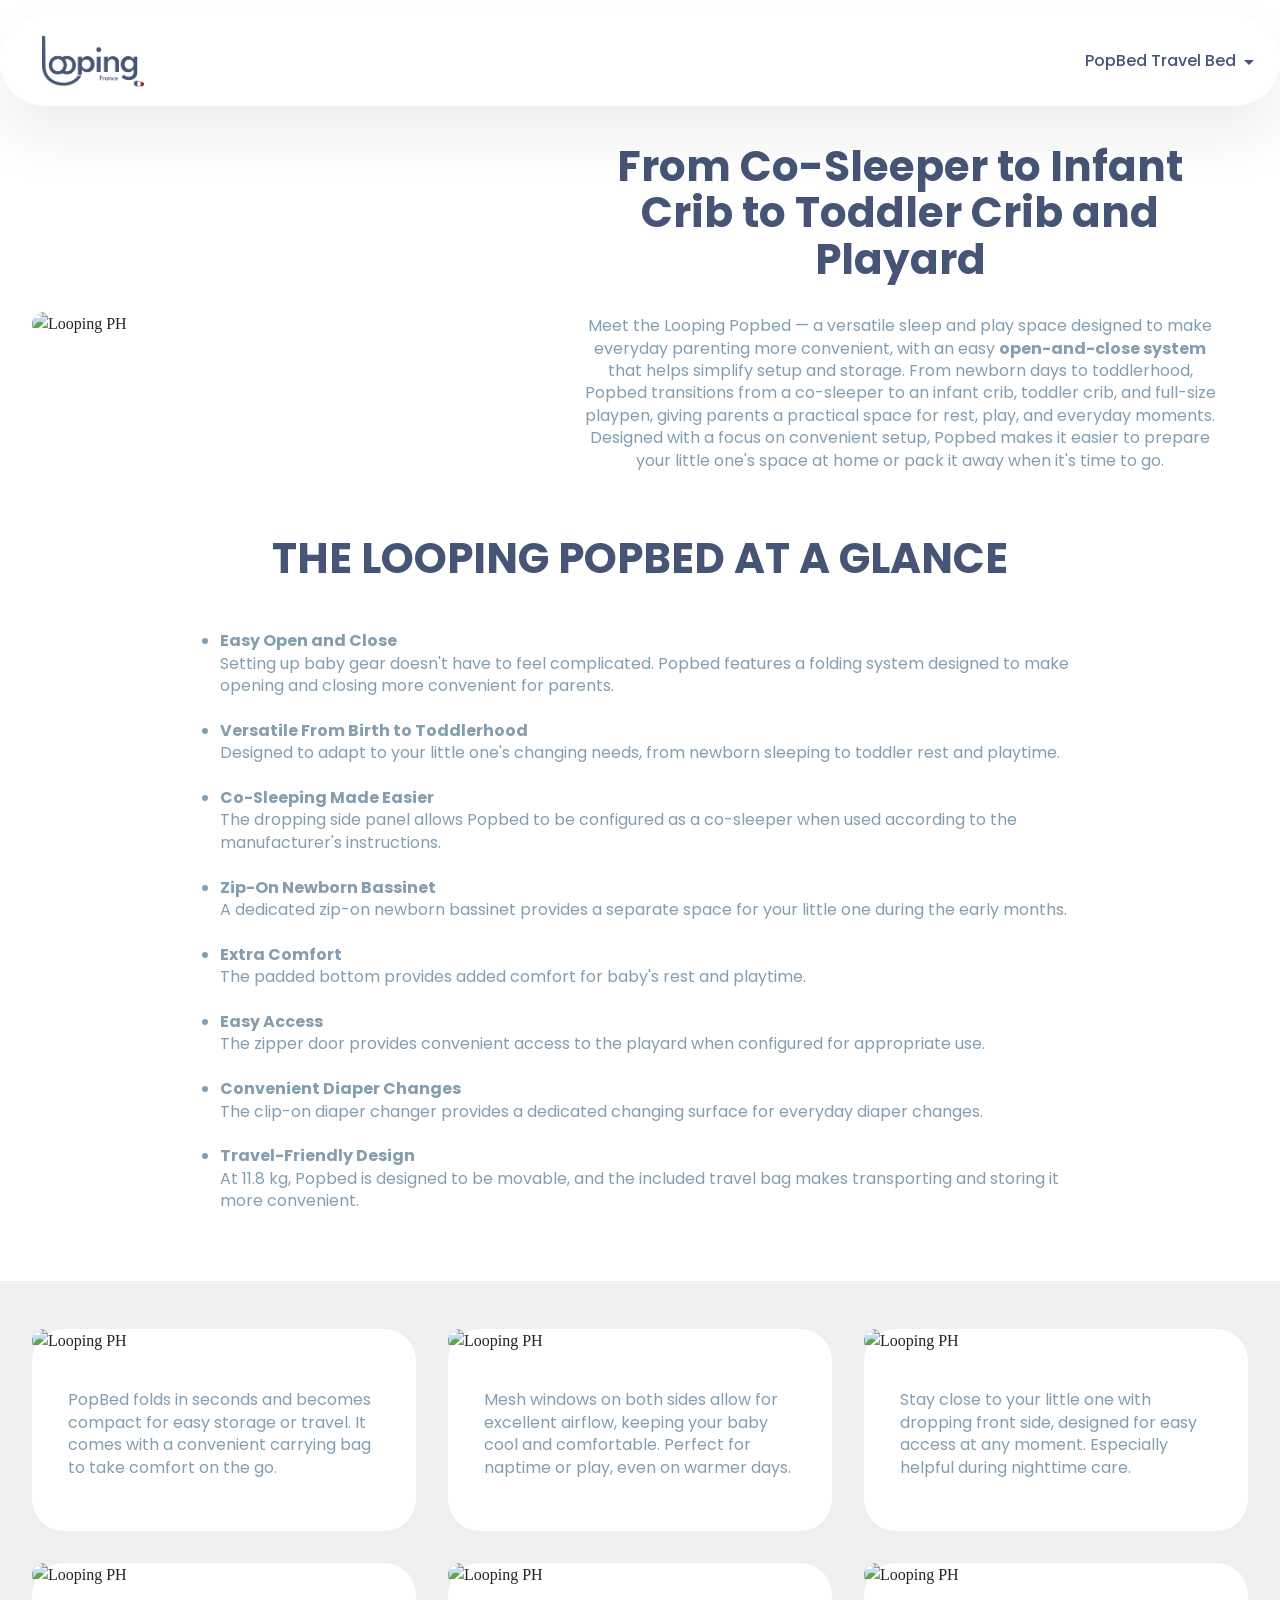
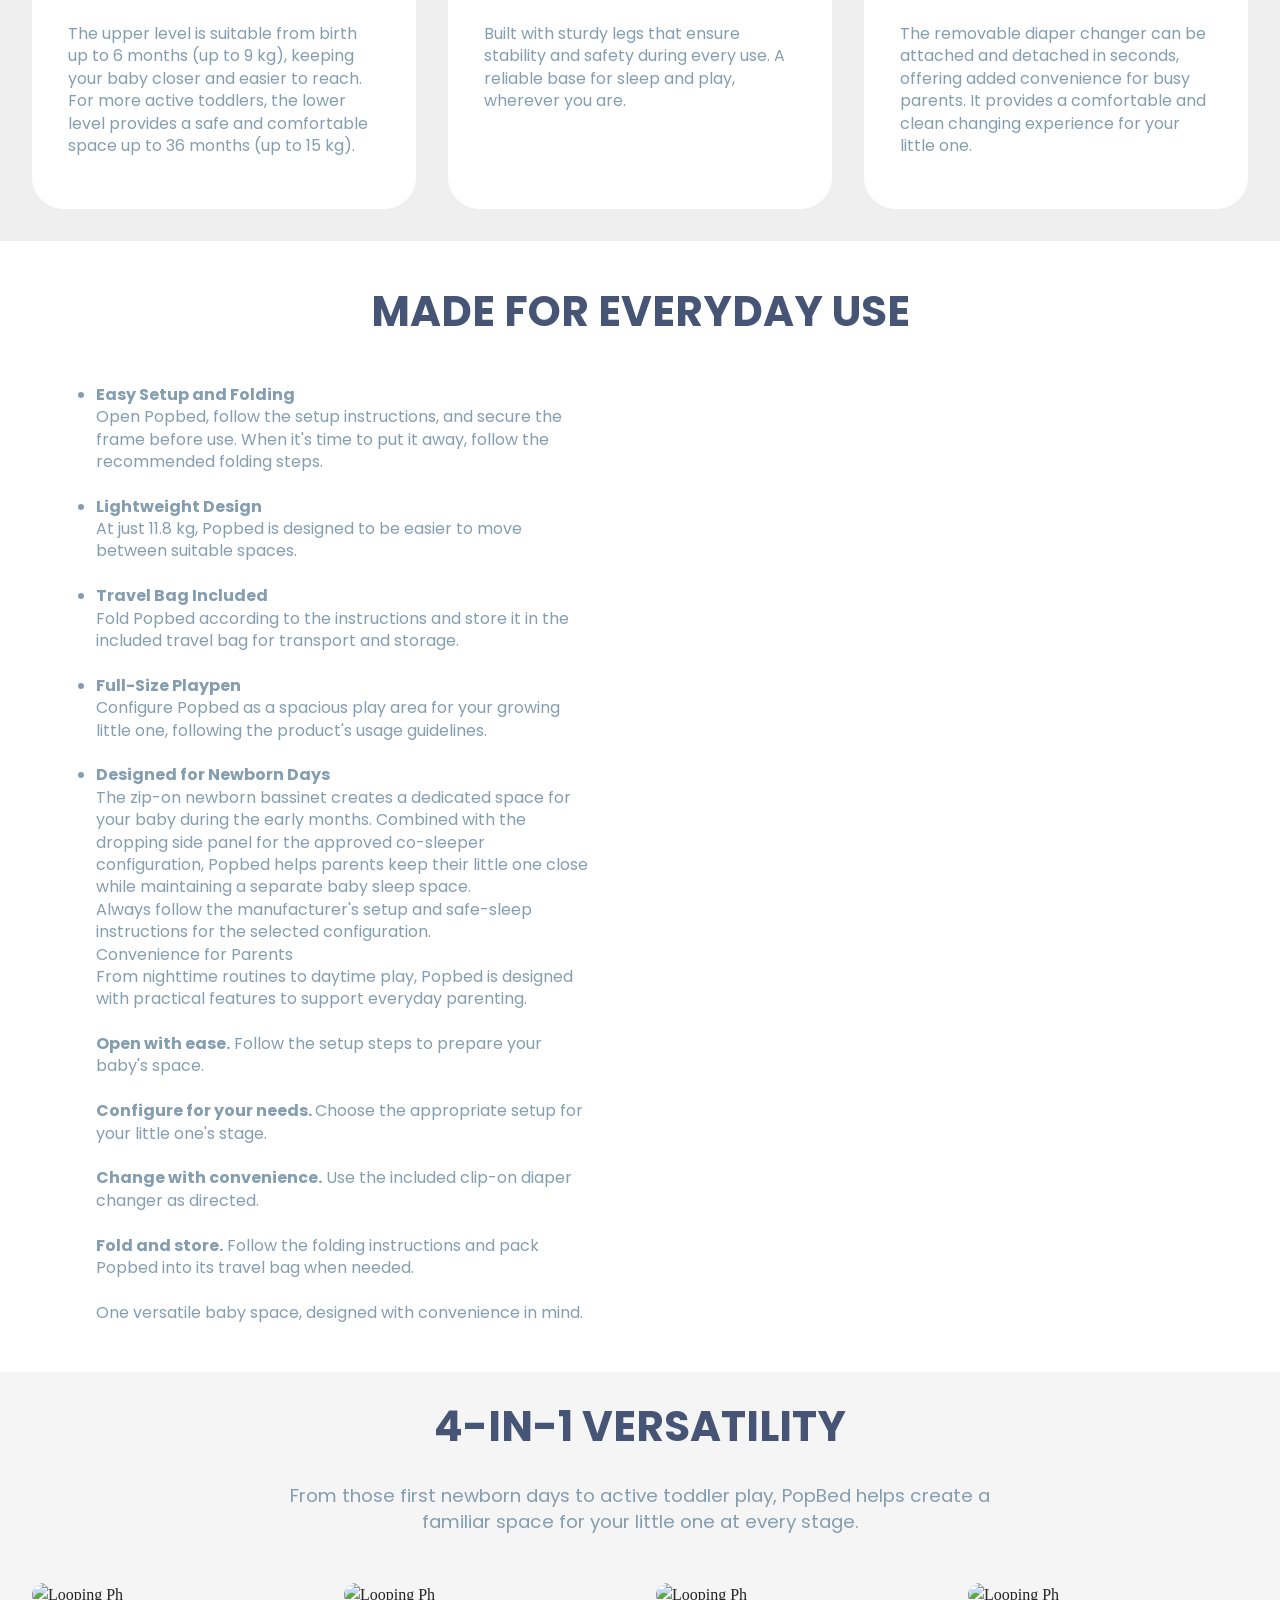
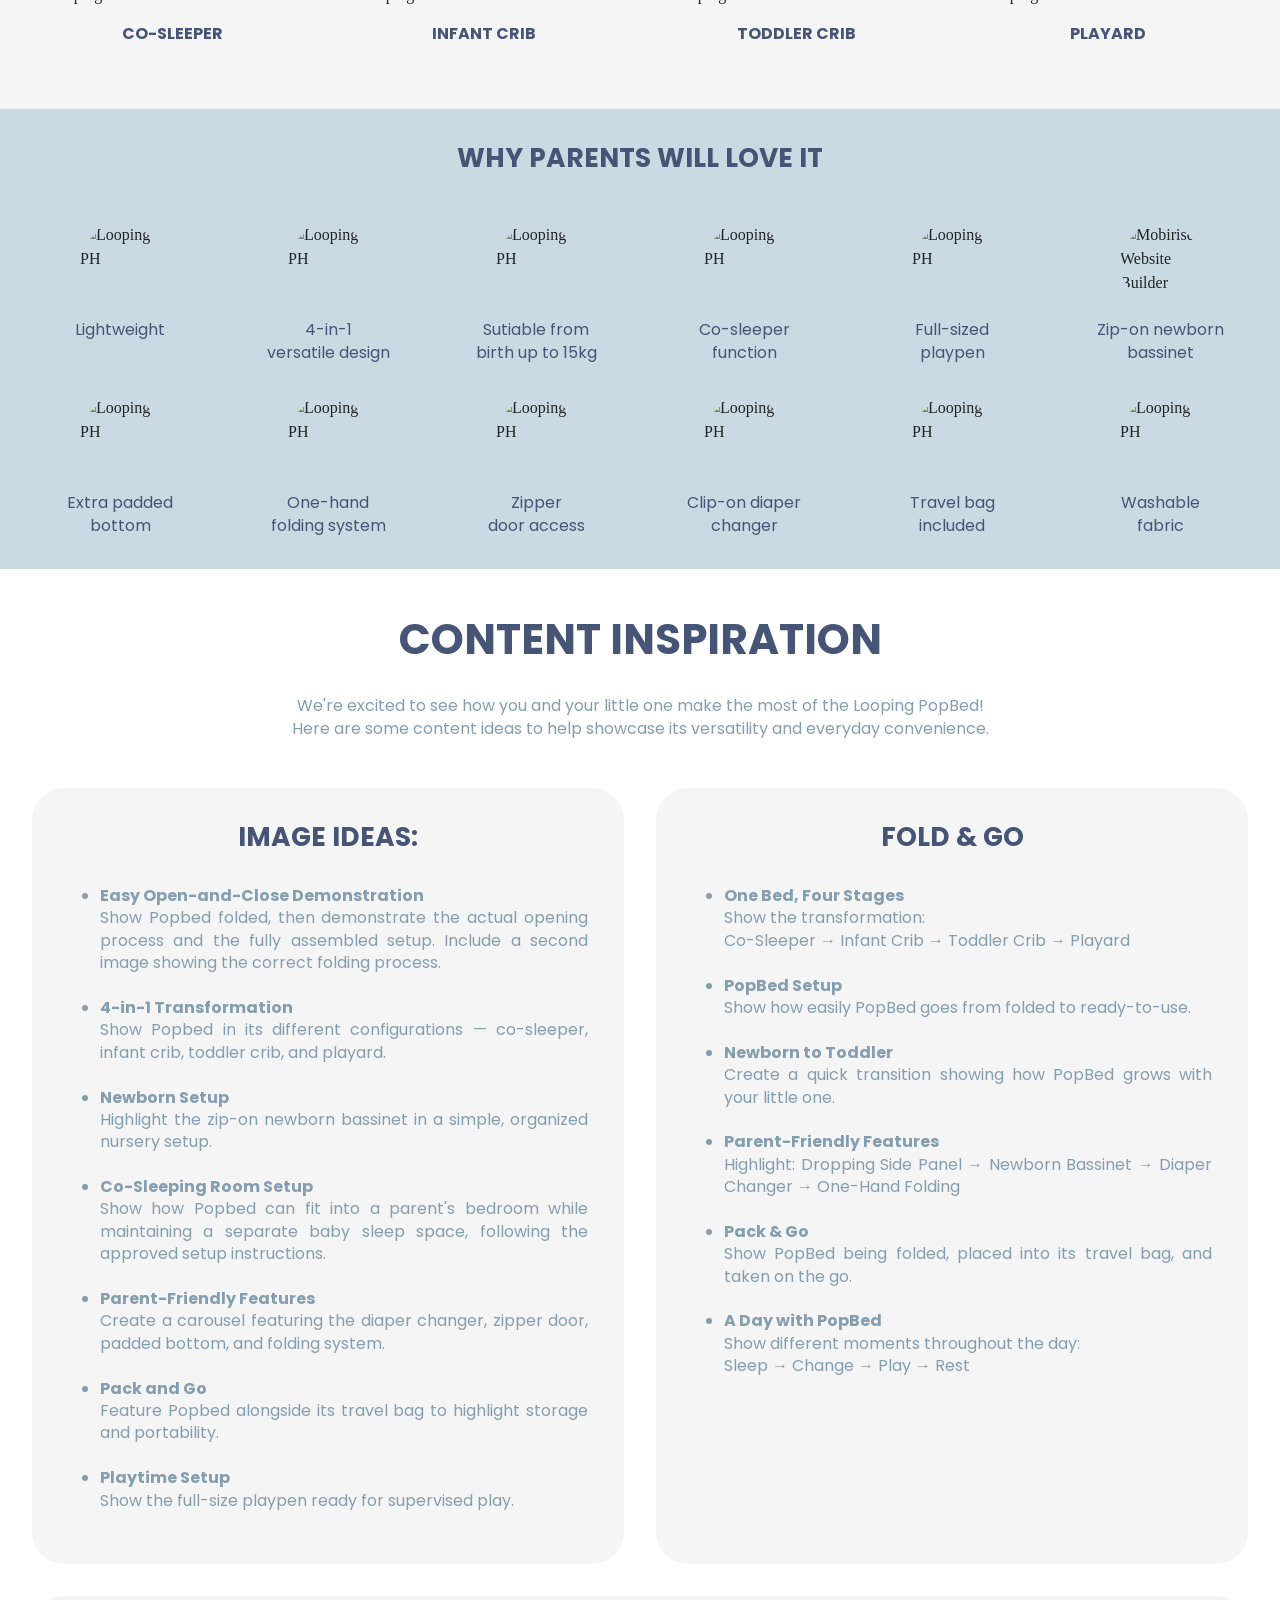
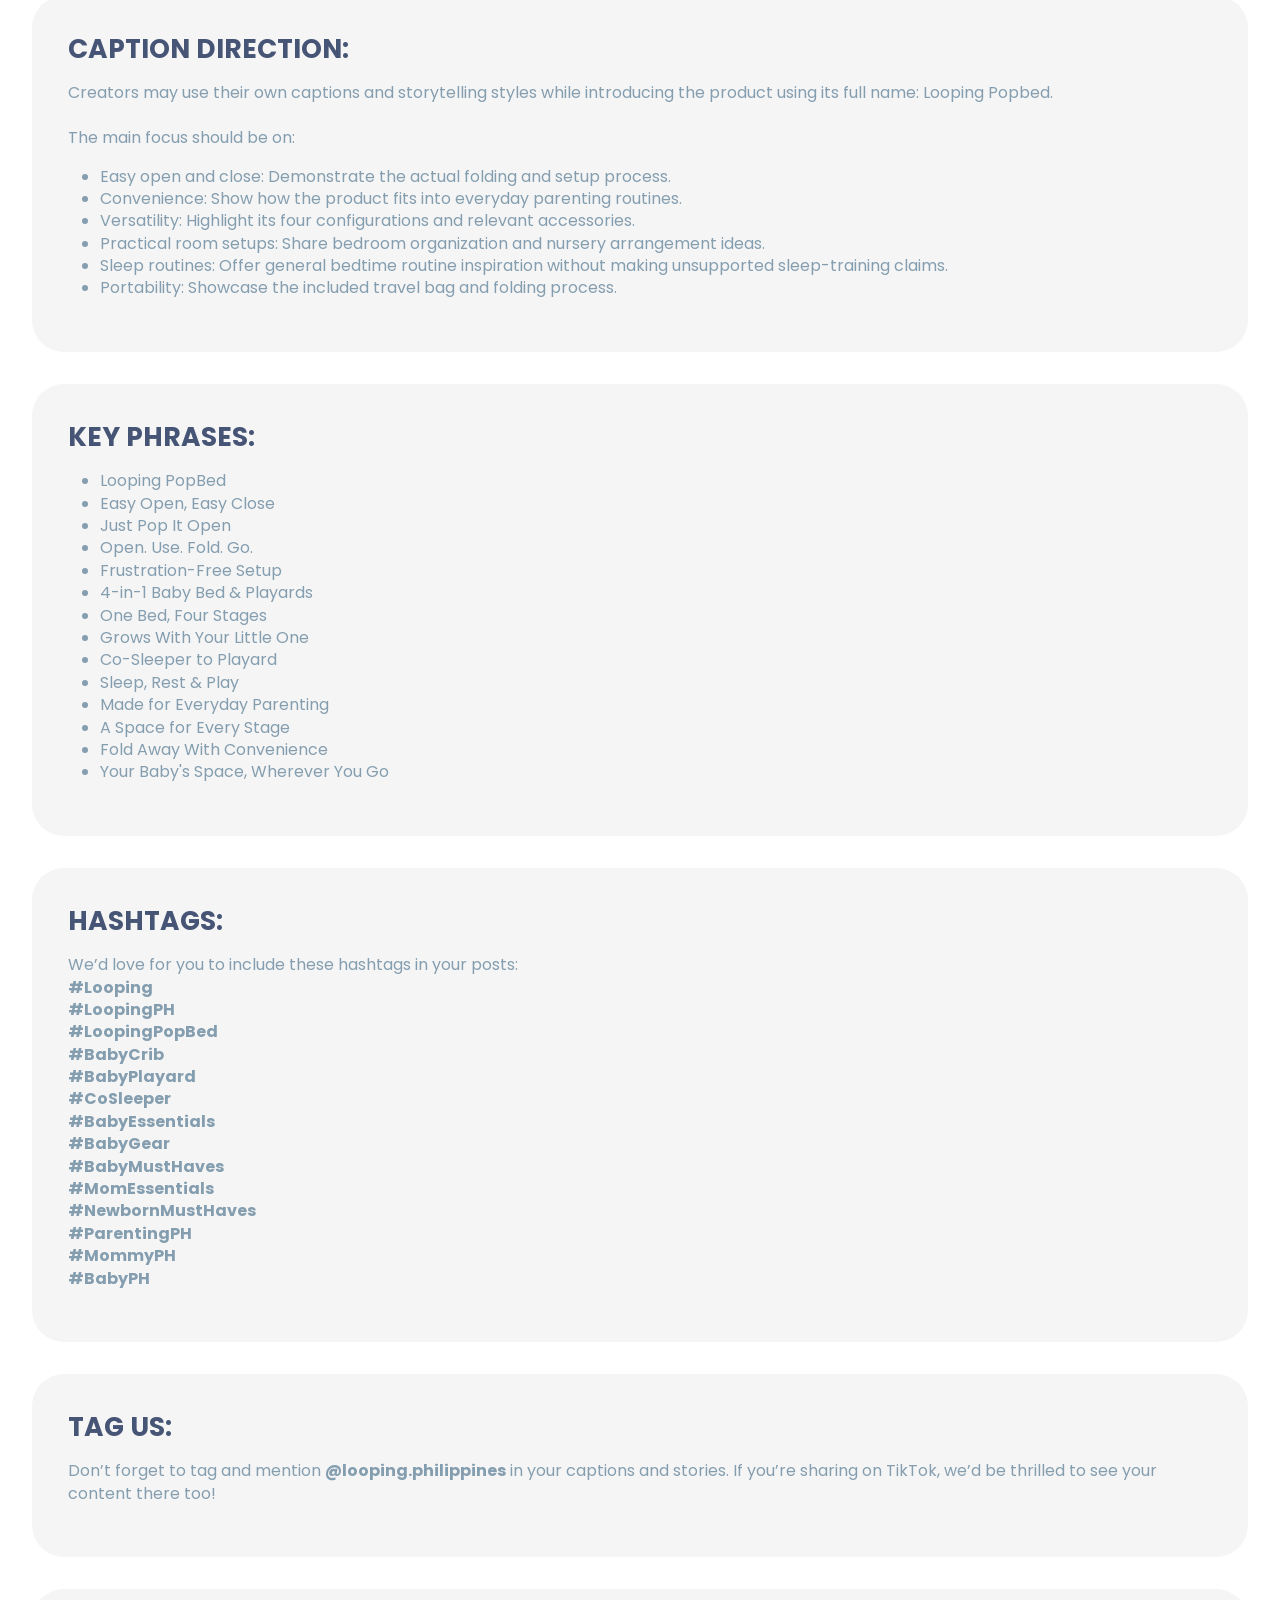
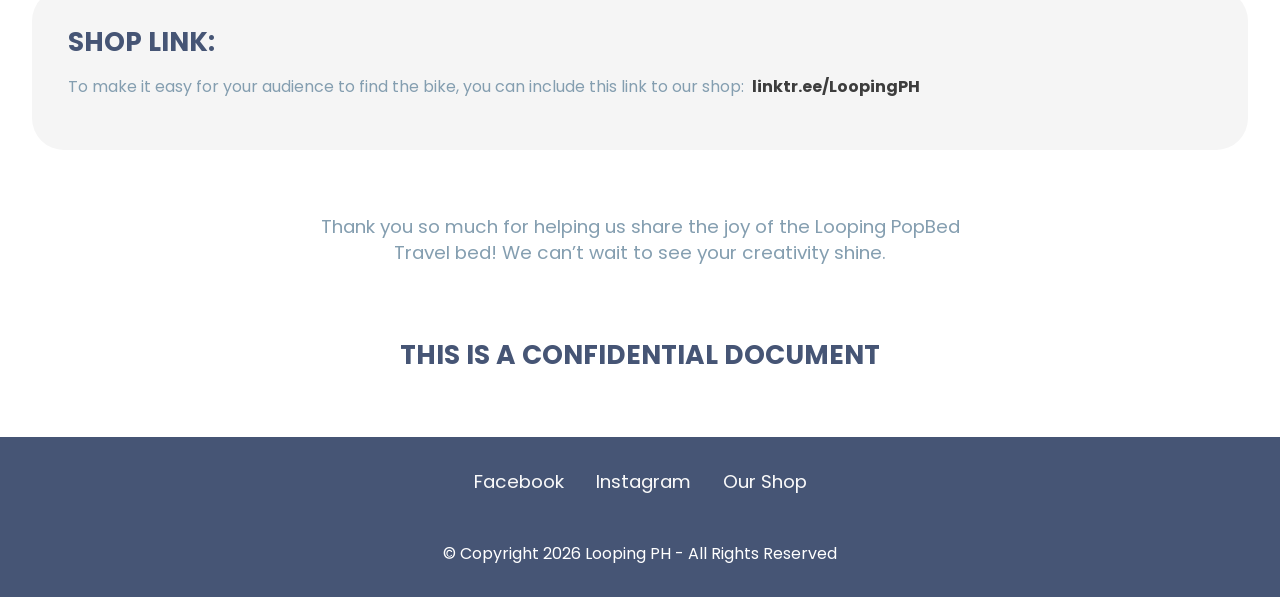
==== commit 2a057d34: "Add files via upload" ====
--- a/index.html
+++ b/index.html
@@ -3,10 +3,10 @@
 <head>
   <meta charset="UTF-8">
   <meta http-equiv="X-UA-Compatible" content="IE=edge">
-  <meta name="generator" content="Mobirise v6.1.12, mobirise.com">
+  <meta name="generator" content="">
   <meta name="viewport" content="width=device-width, initial-scale=1, minimum-scale=1">
   <link rel="shortcut icon" href="assets/images/looping-france-300x150px.png" type="image/x-icon">
-  <meta name="description" content="The Aluma 8-in-1 tricycle is the perfect companion for your child’s early adventures, supporting ages 12 to 60 months with comfort, safety, and versatility. Its lightweight aluminum frame, reversible seat, and multi-position adjustments make every ride smooth and enjoyable for both kids and parents.">
+  <meta name="description" content="">
   
   
   <title>Looping PopBed</title>
@@ -47,7 +47,7 @@
           <li class="nav-item dropdown">
 						<a class="nav-link link dropdown-toggle text-primary display-4" href="OurProducts.html" aria-expanded="false" data-toggle="dropdown-submenu" data-bs-toggle="dropdown" data-bs-auto-close="outside">PopBed Travel Bed</a>
               <div class="dropdown-menu" aria-labelledby="dropdown-792">
-                <a class="dropdown-item show text-primary display-4" href="index.html#article12-61" aria-expanded="false">At Glance</a>
+                <a class="dropdown-item show text-primary display-4" href="index.html#article11-5v" aria-expanded="false">At Glance</a>
                 <a class="dropdown-item show text-primary display-4" href="index.html#gallery03-64">Modes</a>
                 <a class="dropdown-item text-primary display-4" href="index.html#numbers01-63">Posting Guide</a>
               </div>
@@ -71,7 +71,11 @@
 					<h1 class="mbr-section-title mbr-fonts-style mb-4 display-1">
             <strong>From Co-Sleeper to Infant Crib to Toddler Crib and Playard</strong>
           </h1>
-					<p class="mbr-text mbr-fonts-style mb-4 display-7">Meet the Looping PopBed — a versatile sleep and play space designed to grow with your little one. From newborn days to toddlerhood, PopBed transitions from a co-sleeper to an infant crib, toddler crib, and full-size playpen, giving parents a practical space for rest, play, and everyday moments. Lightweight, washable, and travel-friendly, PopBed is designed to make life with your little one more convenient — at home or on the go.&nbsp;<br></p>
+					<p class="mbr-text mbr-fonts-style mb-4 display-7">
+            Meet the Looping Popbed — a versatile sleep and play space designed to make everyday parenting more convenient, with an easy <strong>open-and-close system</strong> that helps simplify setup and storage.
+            From newborn days to toddlerhood, Popbed transitions from a co-sleeper to an infant crib, toddler crib, and full-size playpen, giving parents a practical space for rest, play, and everyday moments.
+            Designed with a focus on convenient setup, Popbed makes it easier to prepare your little one's space at home or pack it away when it's time to go.
+          </p>
 				</div>
 			</div>
 		</div>
@@ -99,56 +103,56 @@
             <div class="col-md-12 col-lg-9">
                 
                 
-                <p class="mbr-text mbr-fonts-style display-7">
-
-                  <strong>Versatile From Birth to Toddlerhood</strong>
-                    <br>
-                      Designed to support your little one's changing needs — from newborn sleeping to toddler rest and playtime.
-                    <br>
-
-                  <br><strong>
+                <ul class="mbr-text mbr-fonts-style display-7">
+
+                  <li><strong>
+                     Easy Open and Close
+                  </strong></li>
+                      Setting up baby gear doesn't have to feel complicated. Popbed features a folding system designed to make opening and closing more convenient for parents.
+                  <br><br>
+                  
+                  <li><strong>
+                     Versatile From Birth to Toddlerhood
+                  </strong></li>
+                      Designed to adapt to your little one's changing needs, from newborn sleeping to toddler rest and playtime.
+                  <br><br>
+
+                  <li><strong>
                       Co-Sleeping Made Easier
-                    </strong>
-                    <br>
-                      The dropping side panel allows parents to use PopBed as a co-sleeper while keeping baby close.
-                    <br>
+                    </strong></li>
+                      The dropping side panel allows Popbed to be configured as a co-sleeper when used according to the manufacturer's instructions.
+                    <br><br>
                     
-                  <br><strong>
+                  <li><strong>
                     Zip-On Newborn Bassinet
-                  </strong>
-                    <br>
-                    A dedicated zip-on newborn bassinet provides a cozy space for your little one during the early months.
-                    <br>
+                  </strong></li>
+                    A dedicated zip-on newborn bassinet provides a separate space for your little one during the early months.
+                  <br><br>
                     
-                  <br><strong>
+                  <li><strong>
                     Extra Comfort
-                  </strong>
-                  <br>
+                  </strong></li>
                     The padded bottom provides added comfort for baby's rest and playtime.
-                  <br>
-
-                  <br><strong>
+                  <br><br>
+
+                  <li><strong>
                     Easy Access
-                  </strong>
-                  <br>
-                    The zipper door access makes it easy for your little one to enter and exit during playtime.
-                  <br>
-
-                  <br><strong>
+                  </strong></li>
+                    The zipper door provides convenient access to the playard when configured for appropriate use.
+                  <br><br>
+
+                  <li><strong>
                     Convenient Diaper Changes
-                  </strong>
-                  <br>
-                    The clip-on diaper changer provides a dedicated space for quick diaper changes.
-                  <br>
+                  </strong></li>
+                    The clip-on diaper changer provides a dedicated changing surface for everyday diaper changes.
+                  <br><br>
                   
-                  <br><strong>
-                    One-Hand Folding System
-                  </strong>
-                  <br>
-                    The one-hand folding system makes setup and folding more convenient for parents.&nbsp;
-                  <br>
-
-                </p>
+                  <li><strong>
+                    Travel-Friendly Design
+                  </strong></li>
+                    At 11.8 kg, Popbed is designed to be movable, and the included travel bag makes transporting and storing it more convenient.
+
+                </ul>
             </div>
         </div>
     </div>
@@ -182,7 +186,7 @@
 					</div>
 					<div class="item-content">
 						<p class="mbr-text mbr-fonts-style display-7">
-              Mesh windows on both sides allow for excellent airglow, keeping your baby cool and comfortable. Perfect for naptime or play, even on warmer days.
+              Mesh windows on both sides allow for excellent airflow, keeping your baby cool and comfortable. Perfect for naptime or play, even on warmer days.
             </p>
 					</div>
 				</div>
@@ -239,6 +243,71 @@
 		</div>
 	</div>
 </section>
+
+
+
+<section data-bs-version="5.1" class="video05 cid-vyb1sKycAI" id="video05-65">
+    <div class="container">
+        <div class="row justify-content-center">
+          <div class="col-12">
+            <div class="title-wrapper mb-5">
+                <h4 class="mbr-section-maintitle mbr-fonts-style mb-0 display-1"><strong>MADE FOR EVERYDAY USE</strong></h4>
+            </div>
+          </div>
+            <div class="col-12 col-md">
+                <div class="text-wrapper">
+                    <ul class="mbr-text mb-4 mbr-fonts-style display-7">
+                      <li><strong>
+                        Easy Setup and Folding
+                      </strong><br></li>
+                        Open Popbed, follow the setup instructions, and secure the frame before use. When it's time to put it away, follow the recommended folding steps.<br><br>
+
+                      <li><strong>
+                        Lightweight Design
+                      </strong><br></li>
+                      At just 11.8 kg, Popbed is designed to be easier to move between suitable spaces.<br><br>
+                      
+                      <li><strong>
+                        Travel Bag Included
+                      </strong><br></li>
+                        Fold Popbed according to the instructions and store it in the included travel bag for transport and storage.<br><br>
+                        
+                      <li><strong>
+                        Full-Size Playpen
+                      </strong><br></li>
+                        Configure Popbed as a spacious play area for your growing little one, following the product's usage guidelines.<br><br>
+                      
+                      <li><strong>
+                        Designed for Newborn Days
+                      </strong><br></li>
+                      The zip-on newborn bassinet creates a dedicated space for your baby during the early months. Combined with the dropping side panel for the approved co-sleeper configuration, Popbed helps parents keep their little one close while maintaining a separate baby sleep space.
+                      <br>Always follow the manufacturer's setup and safe-sleep instructions for the selected configuration.
+                      <br>Convenience for Parents
+                      <br>From nighttime routines to daytime play, Popbed is designed with practical features to support everyday parenting.<br><br>
+                      
+                      <strong>Open with ease.</strong> Follow the setup steps to prepare your baby's space.<br><br>
+                      <strong>Configure for your needs. </strong>Choose the appropriate setup for your little one's stage.<br><br>
+                      <strong>Change with convenience.</strong> Use the included clip-on diaper changer as directed.<br><br>
+                      <strong>Fold and store.</strong> Follow the folding instructions and pack Popbed into its travel bag when needed.<br><br>
+                      One versatile baby space, designed with convenience in mind.&nbsp;<br>
+                    
+                    </ul>
+                    
+                </div>
+            </div>
+            <div class="col-12 col-md-6 video-block">
+    <div class="mbr-figure video-rounded">
+        <iframe class="mbr-embedded-video"
+                src="https://player.vimeo.com/video/1236463635?autoplay=1&amp;loop=1"
+                frameborder="0"
+                allow="autoplay; fullscreen; picture-in-picture"
+                allowfullscreen></iframe>
+    </div>
+</div>
+        </div>
+    </div>
+</section>
+
 
 <!--Modess-->
 <section data-bs-version="5.1" class="gallery3 cid-v65AlFJw0s" id="gallery03-64">
@@ -544,23 +613,32 @@
             </h4>
 						<ul class="card-text mbr-fonts-style mt-0 mb-3 display-7"><br>
 
+              <li><strong>Easy Open-and-Close Demonstration</strong><br></li>
+               Show Popbed folded, then demonstrate the actual opening process and the fully assembled setup. Include a second image showing the correct folding process.
+              <br><br>
+                
               <li><strong>4-in-1 Transformation</strong><br></li>
-                Show PopBed in its different configurations — co-sleeper, infant crib, toddler crib, and playard.<br><br>
+                Show Popbed in its different configurations — co-sleeper, infant crib, toddler crib, and playard.
+              <br><br>
                 
               <li><strong>Newborn Setup</strong><br></li>
-                Highlight the zip-on newborn bassinet with a cozy nursery setup.<br><br>
-                
-              <li><strong>Co-Sleeping Moment</strong><br></li>
-                Show the dropping side panel in use while keeping baby close.<br><br>
+                Highlight the zip-on newborn bassinet in a simple, organized nursery setup.
+              <br><br>
+                
+              <li><strong>Co-Sleeping Room Setup</strong><br></li>
+                Show how Popbed can fit into a parent's bedroom while maintaining a separate baby sleep space, following the approved setup instructions.
+                <br><br>
                 
               <li><strong>Parent-Friendly Features</strong><br></li>
-                Create a carousel featuring the diaper changer, zipper access, padded bottom, and one-hand folding system.<br><br>
-                
-              <li><strong>On-the-Go Setup</strong><br></li>
-                Feature PopBed with its travel bag to highlight its portability.<br><br>
+                Create a carousel featuring the diaper changer, zipper door, padded bottom, and folding system.
+              <br><br>
+
+              <li><strong>Pack and Go</strong><br></li>
+                Feature Popbed alongside its travel bag to highlight storage and portability.
+              <br><br>
 
               <li><strong>Playtime Setup</strong><br></li>
-                Show the full-size playpen ready for baby's playtime.&nbsp;<br>
+                Show the full-size playpen ready for supervised play.&nbsp;<br>
               
             </ul>
 					</div>
@@ -612,10 +690,20 @@
                 <div class="item features-without-image col-12 active">
                     <div class="item-wrapper">
                         <h5 class="mbr-card-title mbr-fonts-style mt-0 mb-3 display-2">
-                            <strong>CAPTION:</strong>
+                            <strong>CAPTION DIRECTION:</strong>
                           </h5>
                         <p class="mbr-text mbr-fonts-style mt-0 mb-3 display-7">
-                          Creators may use their own captions and storytelling style while introducing the product using its full name: Looping PopBed. Highlight its versatility, convenience, and ability to transition with your little one from newborn days to toddler playtime.&nbsp;
+                          Creators may use their own captions and storytelling styles while introducing the product using its full name: Looping Popbed.
+                          <br><br>The main focus should be on:
+
+                        <ul class="mbr-text mbr-fonts-style mt-0 mb-3 display-7">
+                          <li>Easy open and close: Demonstrate the actual folding and setup process.</li>
+                          <li>Convenience: Show how the product fits into everyday parenting routines.</li>
+                          <li>Versatility: Highlight its four configurations and relevant accessories.</li>
+                          <li>Practical room setups: Share bedroom organization and nursery arrangement ideas.</li>
+                          <li>Sleep routines: Offer general bedtime routine inspiration without making unsupported sleep-training claims.</li>
+                          <li>Portability: Showcase the included travel bag and folding process.</li>
+                        </ul>
                         </p>
                     </div>
                 </div>
@@ -624,20 +712,19 @@
                         <h5 class="mbr-card-title mbr-fonts-style mt-0 mb-3 display-2"><strong>KEY PHRASES:&nbsp;</strong></h5>
                         <ul class="mbr-text mbr-fonts-style mt-0 mb-3 display-7">
                           <li>Looping PopBed<br></li>
-                          <li>4-in-1 Baby Bed &amp; Playard<br></li>
+                          <li>Easy Open, Easy Close<br></li>
+                          <li>Just Pop It Open<br></li>
+                          <li>Open. Use. Fold. Go.<br></li>
+                          <li>Frustration-Free Setup<br></li>
+                          <li>4-in-1 Baby Bed &amp; Playards<br></li>
+                          <li>One Bed, Four Stages<br></li>
                           <li>Grows With Your Little One<br></li>
-                          <li>From Newborn to Toddler<br></li>
                           <li>Co-Sleeper to Playard<br></li>
-                          <li>One Bed, Four Stages<br></li>
                           <li>Sleep, Rest &amp; Play<br></li>
-                          <li>Made to Grow With Baby<br></li>
+                          <li>Made for Everyday Parenting<br></li>
+                          <li>A Space for Every Stage<br></li>
+                          <li>Fold Away With Convenience<br></li>
                           <li>Your Baby's Space, Wherever You Go<br></li>
-                          <li>One Space for Every Stage<br></li>
-                          <li>From Sleep to Play<br></li>
-                          <li>Made for Every Milestone<br></li>
-                          <li>Sleep Close. Play Freely.<br></li>
-                          <li>A Space That Grows With Baby<br></li>
-                          <li>Ready for Every Stage&nbsp;<br></li>
                         </ul>
                     </div>
                 </div>
@@ -687,16 +774,10 @@
 </section>
 
 <section data-bs-version="5.1" class="article11 cid-v5r537OcNk" id="article11-5t">
-    
-
-    
-    
     <div class="container">
         <div class="row justify-content-center">
             <div class="title col-md-12 col-lg-7">
-                
                 <h4 class="mbr-section-subtitle align-center mbr-fonts-style mt-4 display-5">Thank you so much for helping us share the joy of the Looping PopBed Travel bed! We can’t wait to see your creativity shine.</h4>
-                
             </div>
         </div>
     </div>
@@ -719,23 +800,12 @@
 </section>
 
 <section data-bs-version="5.1" class="footer3 cid-v3xR57LHCF" once="footers" id="footer03-54">
-
-        
-
-    
-
     <div class="container">
         <div class="row">
             <div class="row-links">
                 <ul class="header-menu">
-                  
-                  
-                  
-                  
                 <li class="header-menu-item mbr-fonts-style display-5"><a href="https://www.facebook.com/loopingph" class="text-white text-primary" target="_blank">Facebook</a></li><li class="header-menu-item mbr-fonts-style display-5"><a href="https://www.instagram.com/looping.philippines/" class="text-white text-primary" target="_blank">Instagram</a></li><li class="header-menu-item mbr-fonts-style display-5"><a href="https://linktr.ee/LoopingPH" class="text-white text-primary" target="_blank">Our Shop</a></li></ul>
               </div>
-
-            
             <div class="col-12 mt-4">
                 <p class="mbr-fonts-style copyright display-7">
                     © Copyright 2026 Looping PH - All Rights Reserved
--- a/assets/theme/css/style.css
+++ b/assets/theme/css/style.css
@@ -0,0 +1,982 @@
+@charset "UTF-8";
+section {
+  background-color: #ffffff;
+}
+
+body {
+  font-style: normal;
+  line-height: 1.5;
+  font-weight: 400;
+  color: #232323;
+  position: relative;
+}
+
+button {
+  background-color: transparent;
+  border-color: transparent;
+}
+
+.embla__button,
+.carousel-control {
+  background-color: #edefea !important;
+  opacity: 0.8 !important;
+  color: #464845 !important;
+  border-color: #edefea !important;
+}
+
+.carousel .close,
+.modalWindow .close {
+  background-color: #edefea !important;
+  color: #464845 !important;
+  border-color: #edefea !important;
+  opacity: 0.8 !important;
+}
+
+.carousel .close:hover,
+.modalWindow .close:hover {
+  opacity: 1 !important;
+}
+
+.carousel-indicators li {
+  background-color: #edefea !important;
+  border: 2px solid #464845 !important;
+}
+
+.carousel-indicators li:hover,
+.carousel-indicators li:active {
+  opacity: 0.8 !important;
+}
+
+.embla__button:hover,
+.carousel-control:hover {
+  background-color: #edefea !important;
+  opacity: 1 !important;
+}
+
+.modalWindow-video-container {
+  height: 80%;
+}
+
+section,
+.container,
+.container-fluid {
+  position: relative;
+  word-wrap: break-word;
+}
+
+a.mbr-iconfont:hover {
+  text-decoration: none;
+}
+
+.article .lead p,
+.article .lead ul,
+.article .lead ol,
+.article .lead pre,
+.article .lead blockquote {
+  margin-bottom: 0;
+}
+
+a {
+  font-style: normal;
+  font-weight: 400;
+  cursor: pointer;
+}
+a, a:hover {
+  text-decoration: none;
+}
+
+.mbr-section-title {
+  font-style: normal;
+  line-height: 1.3;
+}
+
+.mbr-section-subtitle {
+  line-height: 1.3;
+}
+
+.mbr-text {
+  font-style: normal;
+  line-height: 1.7;
+}
+
+h1,
+h2,
+h3,
+h4,
+h5,
+h6,
+.display-1,
+.display-2,
+.display-4,
+.display-5,
+.display-7,
+span,
+p,
+a {
+  line-height: 1;
+  word-break: break-word;
+  word-wrap: break-word;
+  font-weight: 400;
+}
+
+b,
+strong {
+  font-weight: bold;
+}
+
+input:-webkit-autofill, input:-webkit-autofill:hover, input:-webkit-autofill:focus, input:-webkit-autofill:active {
+  transition-delay: 9999s;
+  -webkit-transition-property: background-color, color;
+  transition-property: background-color, color;
+}
+
+textarea[type=hidden] {
+  display: none;
+}
+
+section {
+  background-position: 50% 50%;
+  background-repeat: no-repeat;
+  background-size: cover;
+}
+section .mbr-background-video,
+section .mbr-background-video-preview {
+  position: absolute;
+  bottom: 0;
+  left: 0;
+  right: 0;
+  top: 0;
+}
+
+.hidden {
+  visibility: hidden;
+}
+
+.mbr-z-index20 {
+  z-index: 20;
+}
+
+/*! Base colors */
+.mbr-white {
+  color: #ffffff;
+}
+
+.mbr-black {
+  color: #111111;
+}
+
+.mbr-bg-white {
+  background-color: #ffffff;
+}
+
+.mbr-bg-black {
+  background-color: #000000;
+}
+
+/*! Text-aligns */
+.align-left {
+  text-align: left;
+}
+
+.align-center {
+  text-align: center;
+}
+
+.align-right {
+  text-align: right;
+}
+
+/*! Font-weight  */
+.mbr-light {
+  font-weight: 300;
+}
+
+.mbr-regular {
+  font-weight: 400;
+}
+
+.mbr-semibold {
+  font-weight: 500;
+}
+
+.mbr-bold {
+  font-weight: 700;
+}
+
+/*! Media  */
+.media-content {
+  flex-basis: 100%;
+}
+
+.media-container-row {
+  display: flex;
+  flex-direction: row;
+  flex-wrap: wrap;
+  justify-content: center;
+  align-content: center;
+  align-items: start;
+}
+.media-container-row .media-size-item {
+  width: 400px;
+}
+
+.media-container-column {
+  display: flex;
+  flex-direction: column;
+  flex-wrap: wrap;
+  justify-content: center;
+  align-content: center;
+  align-items: stretch;
+}
+.media-container-column > * {
+  width: 100%;
+}
+
+@media (min-width: 992px) {
+  .media-container-row {
+    flex-wrap: nowrap;
+  }
+}
+figure {
+  margin-bottom: 0;
+  overflow: hidden;
+}
+
+figure[mbr-media-size] {
+  transition: width 0.1s;
+}
+
+img,
+iframe {
+  display: block;
+  width: 100%;
+}
+
+.card {
+  background-color: transparent;
+  border: none;
+}
+
+.card-box {
+  width: 100%;
+}
+
+.card-img {
+  text-align: center;
+  flex-shrink: 0;
+  -webkit-flex-shrink: 0;
+}
+
+.media {
+  max-width: 100%;
+  margin: 0 auto;
+}
+
+.mbr-figure {
+  align-self: center;
+}
+
+.media-container > div {
+  max-width: 100%;
+}
+
+.mbr-figure img,
+.card-img img {
+  width: 100%;
+}
+
+@media (max-width: 991px) {
+  .media-size-item {
+    width: auto !important;
+  }
+  .media {
+    width: auto;
+  }
+  .mbr-figure {
+    width: 100% !important;
+  }
+}
+/*! Buttons */
+.mbr-section-btn {
+  margin-left: -0.6rem;
+  margin-right: -0.6rem;
+  font-size: 0;
+}
+
+.btn {
+  font-weight: 600;
+  border-width: 1px;
+  font-style: normal;
+  margin: 0.6rem 0.6rem;
+  white-space: normal;
+  transition: all 0.2s ease-in-out;
+  display: inline-flex;
+  align-items: center;
+  justify-content: center;
+  word-break: break-word;
+}
+
+.btn-sm {
+  font-weight: 600;
+  letter-spacing: 0px;
+  transition: all 0.3s ease-in-out;
+}
+
+.btn-md {
+  font-weight: 600;
+  letter-spacing: 0px;
+  transition: all 0.3s ease-in-out;
+}
+
+.btn-lg {
+  font-weight: 600;
+  letter-spacing: 0px;
+  transition: all 0.3s ease-in-out;
+}
+
+.btn-form {
+  margin: 0;
+}
+.btn-form:hover {
+  cursor: pointer;
+}
+
+nav .mbr-section-btn {
+  margin-left: 0rem;
+  margin-right: 0rem;
+}
+
+/*! Btn icon margin */
+.btn .mbr-iconfont,
+.btn.btn-sm .mbr-iconfont {
+  order: 1;
+  cursor: pointer;
+  margin-left: 0.5rem;
+  vertical-align: sub;
+}
+
+.btn.btn-md .mbr-iconfont,
+.btn.btn-md .mbr-iconfont {
+  margin-left: 0.8rem;
+}
+
+.mbr-regular {
+  font-weight: 400;
+}
+
+.mbr-semibold {
+  font-weight: 500;
+}
+
+.mbr-bold {
+  font-weight: 700;
+}
+
+[type=submit] {
+  -webkit-appearance: none;
+}
+
+/*! Full-screen */
+.mbr-fullscreen .mbr-overlay {
+  min-height: 100vh;
+}
+
+.mbr-fullscreen {
+  display: flex;
+  display: -moz-flex;
+  display: -ms-flex;
+  display: -o-flex;
+  align-items: center;
+  min-height: 100vh;
+  padding-top: 3rem;
+  padding-bottom: 3rem;
+}
+
+/*! Map */
+.map {
+  height: 25rem;
+  position: relative;
+}
+.map iframe {
+  width: 100%;
+  height: 100%;
+}
+
+/*! Scroll to top arrow */
+.mbr-arrow-up {
+  bottom: 25px;
+  right: 90px;
+  position: fixed;
+  text-align: right;
+  z-index: 5000;
+  color: #ffffff;
+  font-size: 22px;
+}
+
+.mbr-arrow-up a {
+  background: rgba(0, 0, 0, 0.2);
+  border-radius: 50%;
+  color: #fff;
+  display: inline-block;
+  height: 60px;
+  width: 60px;
+  border: 2px solid #fff;
+  outline-style: none !important;
+  position: relative;
+  text-decoration: none;
+  transition: all 0.3s ease-in-out;
+  cursor: pointer;
+  text-align: center;
+}
+.mbr-arrow-up a:hover {
+  background-color: rgba(0, 0, 0, 0.4);
+}
+.mbr-arrow-up a i {
+  line-height: 60px;
+}
+
+.mbr-arrow-up-icon {
+  display: block;
+  color: #fff;
+}
+
+.mbr-arrow-up-icon::before {
+  content: "›";
+  display: inline-block;
+  font-family: serif;
+  font-size: 22px;
+  line-height: 1;
+  font-style: normal;
+  position: relative;
+  top: 6px;
+  left: -4px;
+  transform: rotate(-90deg);
+}
+
+/*! Arrow Down */
+.mbr-arrow {
+  position: absolute;
+  bottom: 45px;
+  left: 50%;
+  width: 60px;
+  height: 60px;
+  cursor: pointer;
+  background-color: rgba(80, 80, 80, 0.5);
+  border-radius: 50%;
+  transform: translateX(-50%);
+}
+@media (max-width: 767px) {
+  .mbr-arrow {
+    display: none;
+  }
+}
+.mbr-arrow > a {
+  display: inline-block;
+  text-decoration: none;
+  outline-style: none;
+  animation: arrowdown 1.7s ease-in-out infinite;
+  color: #ffffff;
+}
+.mbr-arrow > a > i {
+  position: absolute;
+  top: -2px;
+  left: 15px;
+  font-size: 2rem;
+}
+
+#scrollToTop a i::before {
+  content: "";
+  position: absolute;
+  display: block;
+  border-bottom: 2.5px solid #fff;
+  border-left: 2.5px solid #fff;
+  width: 27.8%;
+  height: 27.8%;
+  left: 50%;
+  top: 51%;
+  transform: translateY(-30%) translateX(-50%) rotate(135deg);
+}
+
+@keyframes arrowdown {
+  0% {
+    transform: translateY(0px);
+  }
+  50% {
+    transform: translateY(-5px);
+  }
+  100% {
+    transform: translateY(0px);
+  }
+}
+@media (max-width: 500px) {
+  .mbr-arrow-up {
+    left: 0;
+    right: 0;
+    text-align: center;
+  }
+}
+/*Gradients animation*/
+@keyframes gradient-animation {
+  from {
+    background-position: 0% 100%;
+    animation-timing-function: ease-in-out;
+  }
+  to {
+    background-position: 100% 0%;
+    animation-timing-function: ease-in-out;
+  }
+}
+.bg-gradient {
+  background-size: 200% 200%;
+  animation: gradient-animation 5s infinite alternate;
+  -webkit-animation: gradient-animation 5s infinite alternate;
+}
+
+.menu .navbar-brand {
+  display: -webkit-flex;
+}
+.menu .navbar-brand span {
+  display: flex;
+  display: -webkit-flex;
+}
+.menu .navbar-brand .navbar-caption-wrap {
+  display: -webkit-flex;
+}
+.menu .navbar-brand .navbar-logo img {
+  display: -webkit-flex;
+  width: auto;
+}
+@media (min-width: 768px) and (max-width: 991px) {
+  .menu .navbar-toggleable-sm .navbar-nav {
+    display: -ms-flexbox;
+  }
+}
+@media (max-width: 991px) {
+  .menu .navbar-collapse {
+    max-height: 93.5vh;
+  }
+  .menu .navbar-collapse.show {
+    overflow: auto;
+  }
+}
+@media (min-width: 992px) {
+  .menu .navbar-nav.nav-dropdown {
+    display: -webkit-flex;
+  }
+  .menu .navbar-toggleable-sm .navbar-collapse {
+    display: -webkit-flex !important;
+  }
+  .menu .collapsed .navbar-collapse {
+    max-height: 93.5vh;
+  }
+  .menu .collapsed .navbar-collapse.show {
+    overflow: auto;
+  }
+}
+@media (max-width: 767px) {
+  .menu .navbar-collapse {
+    max-height: 80vh;
+  }
+}
+
+.nav-link .mbr-iconfont {
+  margin-right: 0.5rem;
+}
+
+.navbar {
+  display: -webkit-flex;
+  -webkit-flex-wrap: wrap;
+  -webkit-align-items: center;
+  -webkit-justify-content: space-between;
+}
+
+.navbar-collapse {
+  -webkit-flex-basis: 100%;
+  -webkit-flex-grow: 1;
+  -webkit-align-items: center;
+}
+
+.nav-dropdown .link {
+  padding: 0.667em 1.667em !important;
+  margin: 0 !important;
+}
+
+.nav {
+  display: -webkit-flex;
+  -webkit-flex-wrap: wrap;
+}
+
+.row {
+  display: -webkit-flex;
+  -webkit-flex-wrap: wrap;
+}
+
+.justify-content-center {
+  -webkit-justify-content: center;
+}
+
+.form-inline {
+  display: -webkit-flex;
+}
+
+.card-wrapper {
+  -webkit-flex: 1;
+}
+
+.carousel-control {
+  z-index: 10;
+  display: -webkit-flex;
+}
+
+.carousel-controls {
+  display: -webkit-flex;
+}
+
+.media {
+  display: -webkit-flex;
+}
+
+.form-group:focus {
+  outline: none;
+}
+
+.jq-selectbox__select {
+  padding: 7px 0;
+  position: relative;
+}
+
+.jq-selectbox__dropdown {
+  overflow: hidden;
+  border-radius: 10px;
+  position: absolute;
+  top: 100%;
+  left: 0 !important;
+  width: 100% !important;
+}
+
+.jq-selectbox__trigger-arrow {
+  right: 0;
+  transform: translateY(-50%);
+}
+
+.jq-selectbox li {
+  padding: 1.07em 0.5em;
+}
+
+input[type=range] {
+  padding-left: 0 !important;
+  padding-right: 0 !important;
+}
+
+.modal-dialog,
+.modal-content {
+  height: 100%;
+}
+
+.modal-dialog .carousel-inner {
+  height: calc(100vh - 1.75rem);
+}
+@media (max-width: 575px) {
+  .modal-dialog .carousel-inner {
+    height: calc(100vh - 1rem);
+  }
+}
+
+.carousel-item {
+  text-align: center;
+}
+
+.carousel-item img {
+  margin: auto;
+}
+
+.navbar-toggler {
+  align-self: flex-start;
+  padding: 0.25rem 0.75rem;
+  font-size: 1.25rem;
+  line-height: 1;
+  background: transparent;
+  border: 1px solid transparent;
+  border-radius: 0.25rem;
+}
+
+.navbar-toggler:focus,
+.navbar-toggler:hover {
+  text-decoration: none;
+  box-shadow: none;
+}
+
+.navbar-toggler-icon {
+  display: inline-block;
+  width: 1.5em;
+  height: 1.5em;
+  vertical-align: middle;
+  content: "";
+  background: no-repeat center center;
+  background-size: 100% 100%;
+}
+
+.navbar-toggler-left {
+  position: absolute;
+  left: 1rem;
+}
+
+.navbar-toggler-right {
+  position: absolute;
+  right: 1rem;
+}
+
+.card-img {
+  width: auto;
+}
+
+.menu .navbar.collapsed:not(.beta-menu) {
+  flex-direction: column;
+}
+
+.carousel-item.active,
+.carousel-item-next,
+.carousel-item-prev {
+  display: flex;
+}
+
+.note-air-layout .dropup .dropdown-menu,
+.note-air-layout .navbar-fixed-bottom .dropdown .dropdown-menu {
+  bottom: initial !important;
+}
+
+html,
+body {
+  height: auto;
+  min-height: 100vh;
+}
+
+.dropup .dropdown-toggle::after {
+  display: none;
+}
+
+.form-asterisk {
+  font-family: initial;
+  position: absolute;
+  top: -2px;
+  font-weight: normal;
+}
+
+.form-control-label {
+  position: relative;
+  cursor: pointer;
+  margin-bottom: 0.357em;
+  padding: 0;
+}
+
+.alert {
+  color: #ffffff;
+  border-radius: 0;
+  border: 0;
+  font-size: 1.1rem;
+  line-height: 1.5;
+  margin-bottom: 1.875rem;
+  padding: 1.25rem;
+  position: relative;
+  text-align: center;
+}
+.alert.alert-form::after {
+  background-color: inherit;
+  bottom: -7px;
+  content: "";
+  display: block;
+  height: 14px;
+  left: 50%;
+  margin-left: -7px;
+  position: absolute;
+  transform: rotate(45deg);
+  width: 14px;
+}
+
+.form-control {
+  background-color: #ffffff;
+  background-clip: border-box;
+  color: #232323;
+  line-height: 1rem !important;
+  height: auto;
+  padding: 1.2rem 2rem;
+  transition: border-color 0.25s ease 0s;
+  border: 1px solid transparent !important;
+  border-radius: 4px;
+  box-shadow: rgba(0, 0, 0, 0.07) 0px 1px 1px 0px, rgba(0, 0, 0, 0.07) 0px 1px 3px 0px, rgba(0, 0, 0, 0.03) 0px 0px 0px 1px;
+}
+.form-active .form-control:invalid {
+  border-color: red;
+}
+
+.row > * {
+  padding-right: 1rem;
+  padding-left: 1rem;
+}
+
+form .row {
+  margin-left: -0.6rem;
+  margin-right: -0.6rem;
+}
+form .row [class*=col] {
+  padding-left: 0.6rem;
+  padding-right: 0.6rem;
+}
+
+form .mbr-section-btn {
+  padding-left: 0.6rem;
+  padding-right: 0.6rem;
+}
+
+form .form-check-input {
+  margin-top: 0.5;
+}
+
+textarea.form-control {
+  line-height: 1.5rem !important;
+}
+
+.form-group {
+  margin-bottom: 1.2rem;
+}
+
+.form-control,
+form .btn {
+  min-height: 48px;
+}
+
+.gdpr-block label span.textGDPR input[name=gdpr] {
+  top: 7px;
+}
+
+.form-control:focus {
+  box-shadow: none;
+}
+
+:focus {
+  outline: none;
+}
+
+.mbr-overlay {
+  background-color: #000;
+  bottom: 0;
+  left: 0;
+  opacity: 0.5;
+  position: absolute;
+  right: 0;
+  top: 0;
+  z-index: 0;
+  pointer-events: none;
+}
+
+blockquote {
+  font-style: italic;
+  padding: 3rem;
+  font-size: 1.09rem;
+  position: relative;
+  border-left: 3px solid;
+}
+
+ul,
+ol,
+pre,
+blockquote {
+  margin-bottom: 2.3125rem;
+}
+
+.mt-4 {
+  margin-top: 2rem !important;
+}
+
+.mb-4 {
+  margin-bottom: 2rem !important;
+}
+
+.container,
+.container-fluid {
+  padding-left: 16px;
+  padding-right: 16px;
+}
+
+.row {
+  margin-left: -16px;
+  margin-right: -16px;
+}
+.row > [class*=col] {
+  padding-left: 16px;
+  padding-right: 16px;
+}
+
+@media (min-width: 992px) {
+  .container-fluid {
+    padding-left: 32px;
+    padding-right: 32px;
+  }
+}
+@media (max-width: 991px) {
+  .mbr-container {
+    padding-left: 16px;
+    padding-right: 16px;
+  }
+}
+.app-video-wrapper > img {
+  opacity: 1;
+}
+
+.app-video-wrapper {
+  background: transparent;
+}
+
+.item {
+  position: relative;
+}
+
+.dropdown-menu .dropdown-menu {
+  left: 100%;
+}
+
+.dropdown-item + .dropdown-menu {
+  display: none;
+}
+
+.dropdown-item:hover + .dropdown-menu,
+.dropdown-menu:hover {
+  display: block;
+}
+
+@media (min-aspect-ratio: 16/9) {
+  .mbr-video-foreground {
+    height: 300% !important;
+    top: -100% !important;
+  }
+}
+@media (max-aspect-ratio: 16/9) {
+  .mbr-video-foreground {
+    width: 300% !important;
+    left: -100% !important;
+  }
+}.engine {
+	position: absolute;
+	text-indent: -2400px;
+	text-align: center;
+	padding: 0;
+	top: 0;
+	left: -2400px;
+}
+
+.video05 .video-rounded {
+    position: relative;
+    width: 100%;
+    aspect-ratio: 3/4;      /* change to 4 / 3, 1 / 1 or 9 / 16 to match your video */
+    border-radius: 24px;
+    overflow: hidden;
+}
+
+.video05 .video-rounded iframe.mbr-embedded-video {
+    position: absolute;
+    top: 0;
+    left: 0;
+    width: 100% !important;
+    height: 100% !important;
+    border: 0;
+}
--- a/assets/mobirise/css/mbr-additional.css
+++ b/assets/mobirise/css/mbr-additional.css
@@ -1502,10 +1502,70 @@
 .cid-v5SNwOMedq .mbr-section-head .mbr-section-btn {
   color: #6b5e42;
 }
+.cid-vyb1sKycAI {
+  padding-top: 3rem;
+  padding-bottom: 1rem;
+  background-color: #ffffff;
+}
+.cid-vyb1sKycAI .mbr-fallback-image.disabled {
+  display: none;
+}
+.cid-vyb1sKycAI .mbr-fallback-image {
+  display: block;
+  background-size: cover;
+  background-position: center center;
+  width: 100%;
+  height: 100%;
+  position: absolute;
+  top: 0;
+}
+@media (max-width: 992px) {
+  .cid-vyb1sKycAI .mbr-figure {
+    margin-top: 1.5rem;
+  }
+}
+.cid-vyb1sKycAI .row {
+  align-items: center;
+}
+@media (min-width: 992px) {
+  .cid-vyb1sKycAI .text-wrapper {
+    padding: 0 2rem;
+  }
+}
+.cid-vyb1sKycAI .media-content,
+.cid-vyb1sKycAI .mbr-figure {
+  align-self: center;
+}
+.cid-vyb1sKycAI .mbr-figure iframe {
+  width: 100%;
+  border-radius: 2rem;
+  overflow: hidden;
+}
+.cid-vyb1sKycAI .mbr-figure {
+  border-radius: 0rem;
+  overflow: hidden;
+}
+@media (min-width: 767px) {
+  .cid-vyb1sKycAI .mbr-figure {
+    border-radius: 2rem;
+  }
+}
+.cid-vyb1sKycAI .mbr-section-maintitle {
+  text-align: center;
+  color: #465575;
+}
+.cid-vyb1sKycAI .mbr-section-title {
+  text-align: left;
+}
+.cid-vyb1sKycAI .mbr-text,
+.cid-vyb1sKycAI .mbr-section-btn {
+  text-align: left;
+  color: #849eb0;
+}
 .cid-v65AlFJw0s {
   padding-top: 2rem;
   padding-bottom: 1rem;
-  background-color: #ffffff;
+  background-color: #f5f5f5;
 }
 .cid-v65AlFJw0s h6 {
   line-height: 1.2;
--- a/assets/mobirise/css/mbr-additional.css
+++ b/assets/mobirise/css/mbr-additional.css
@@ -1502,10 +1502,70 @@
 .cid-v5SNwOMedq .mbr-section-head .mbr-section-btn {
   color: #6b5e42;
 }
+.cid-vyb1sKycAI {
+  padding-top: 3rem;
+  padding-bottom: 1rem;
+  background-color: #ffffff;
+}
+.cid-vyb1sKycAI .mbr-fallback-image.disabled {
+  display: none;
+}
+.cid-vyb1sKycAI .mbr-fallback-image {
+  display: block;
+  background-size: cover;
+  background-position: center center;
+  width: 100%;
+  height: 100%;
+  position: absolute;
+  top: 0;
+}
+@media (max-width: 992px) {
+  .cid-vyb1sKycAI .mbr-figure {
+    margin-top: 1.5rem;
+  }
+}
+.cid-vyb1sKycAI .row {
+  align-items: center;
+}
+@media (min-width: 992px) {
+  .cid-vyb1sKycAI .text-wrapper {
+    padding: 0 2rem;
+  }
+}
+.cid-vyb1sKycAI .media-content,
+.cid-vyb1sKycAI .mbr-figure {
+  align-self: center;
+}
+.cid-vyb1sKycAI .mbr-figure iframe {
+  width: 100%;
+  border-radius: 2rem;
+  overflow: hidden;
+}
+.cid-vyb1sKycAI .mbr-figure {
+  border-radius: 0rem;
+  overflow: hidden;
+}
+@media (min-width: 767px) {
+  .cid-vyb1sKycAI .mbr-figure {
+    border-radius: 2rem;
+  }
+}
+.cid-vyb1sKycAI .mbr-section-maintitle {
+  text-align: center;
+  color: #465575;
+}
+.cid-vyb1sKycAI .mbr-section-title {
+  text-align: left;
+}
+.cid-vyb1sKycAI .mbr-text,
+.cid-vyb1sKycAI .mbr-section-btn {
+  text-align: left;
+  color: #849eb0;
+}
 .cid-v65AlFJw0s {
   padding-top: 2rem;
   padding-bottom: 1rem;
-  background-color: #ffffff;
+  background-color: #f5f5f5;
 }
 .cid-v65AlFJw0s h6 {
   line-height: 1.2;
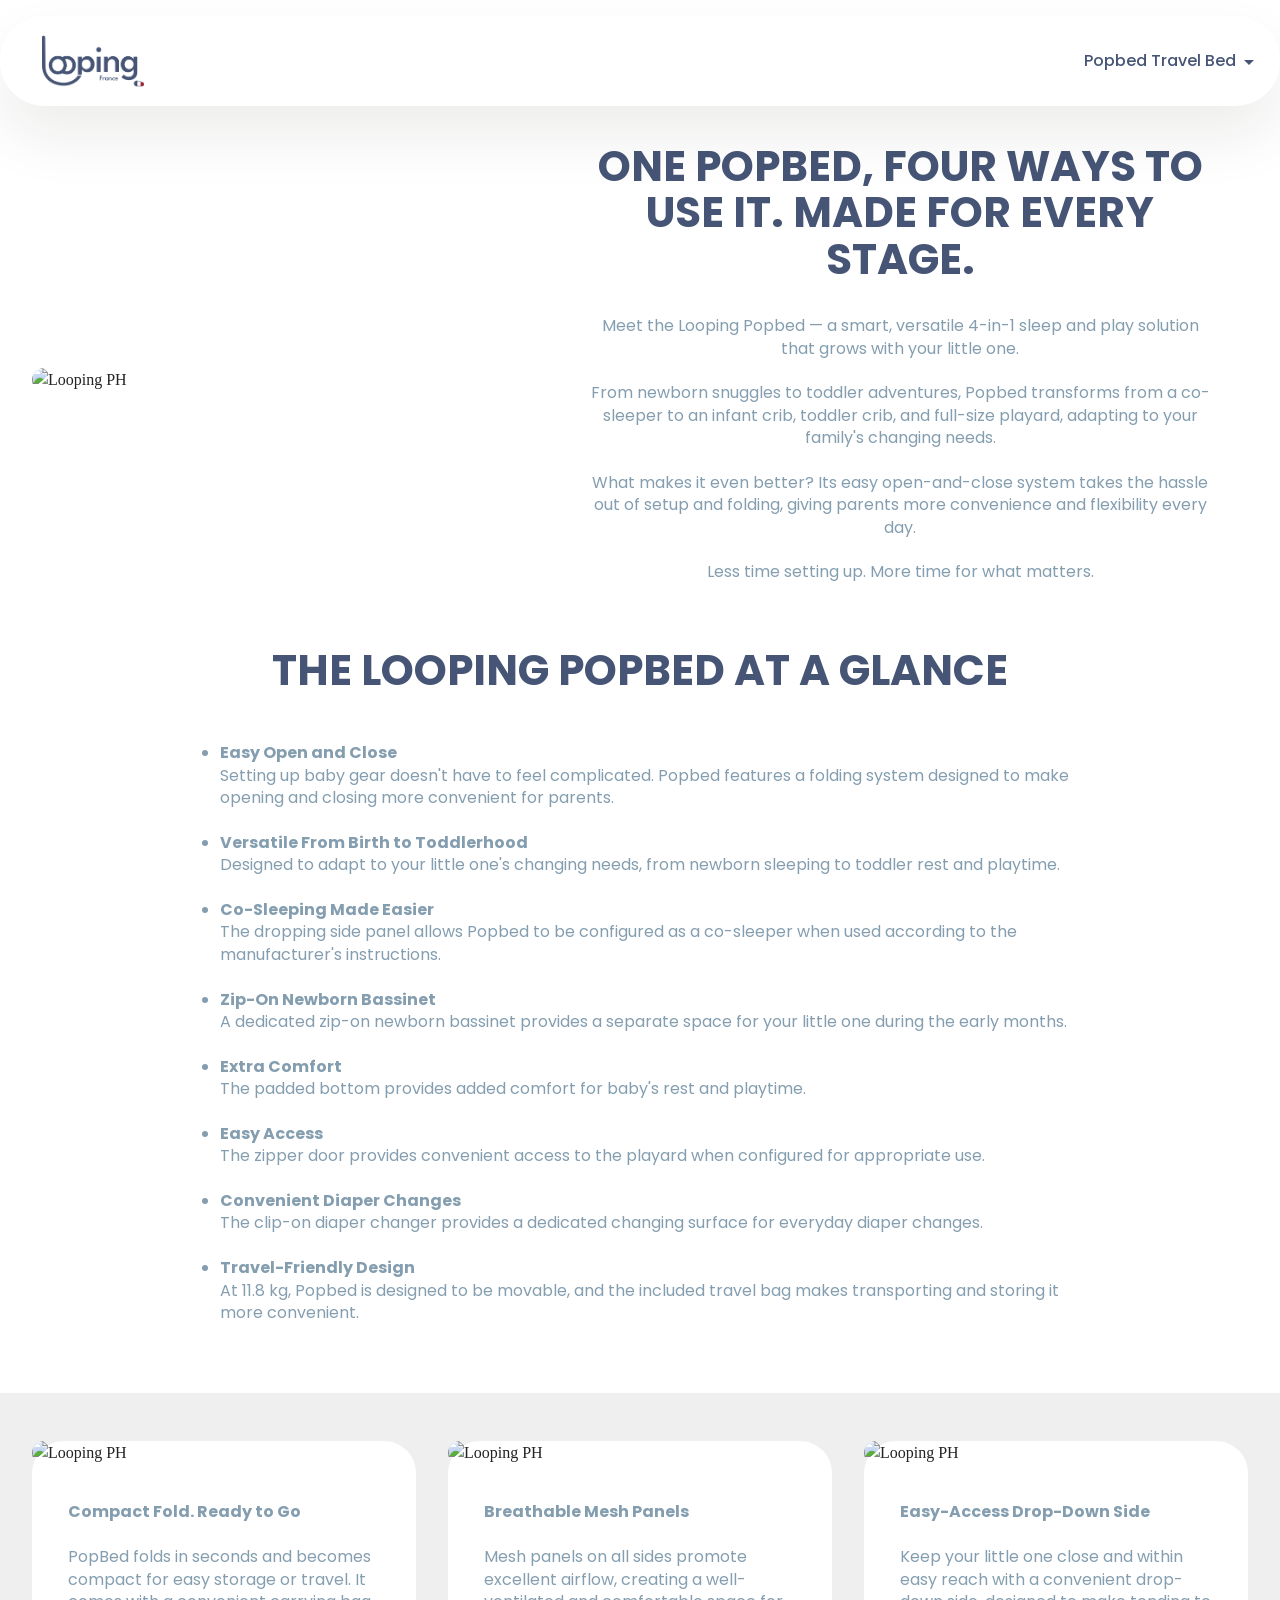
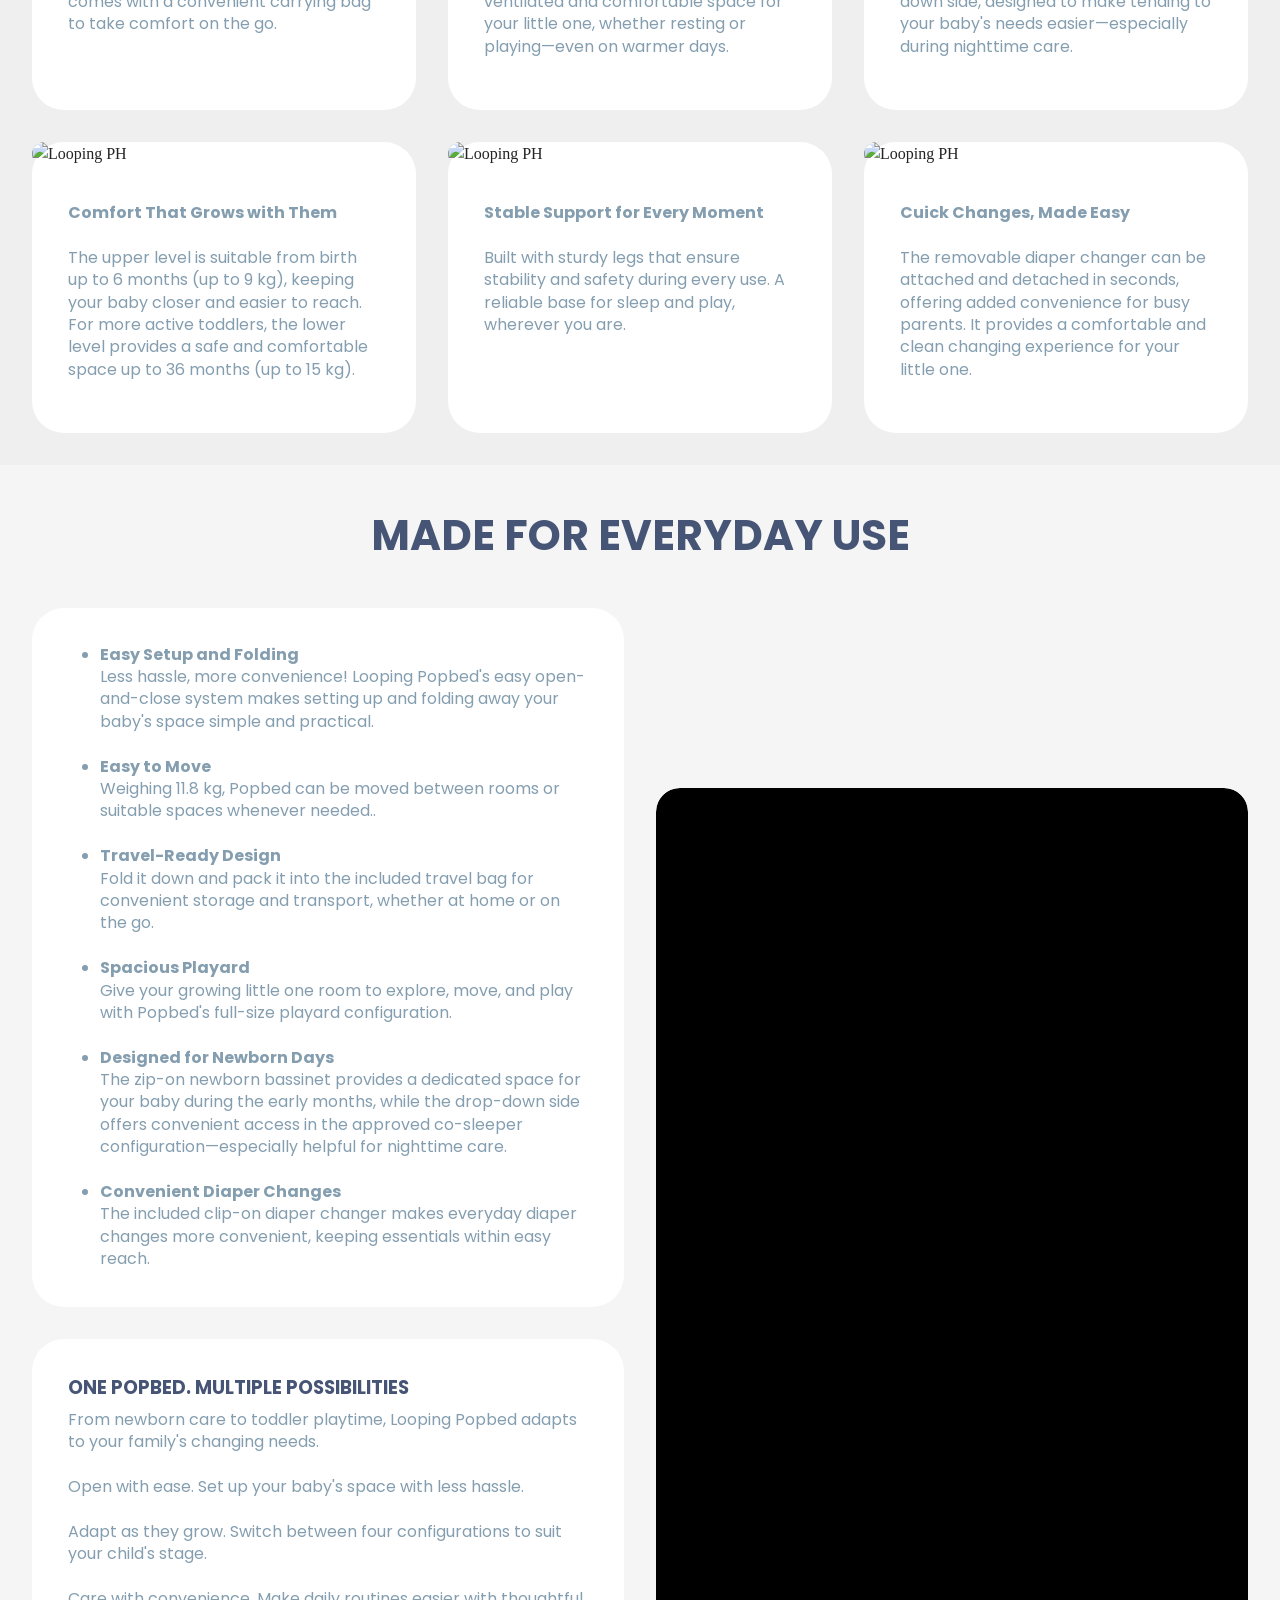
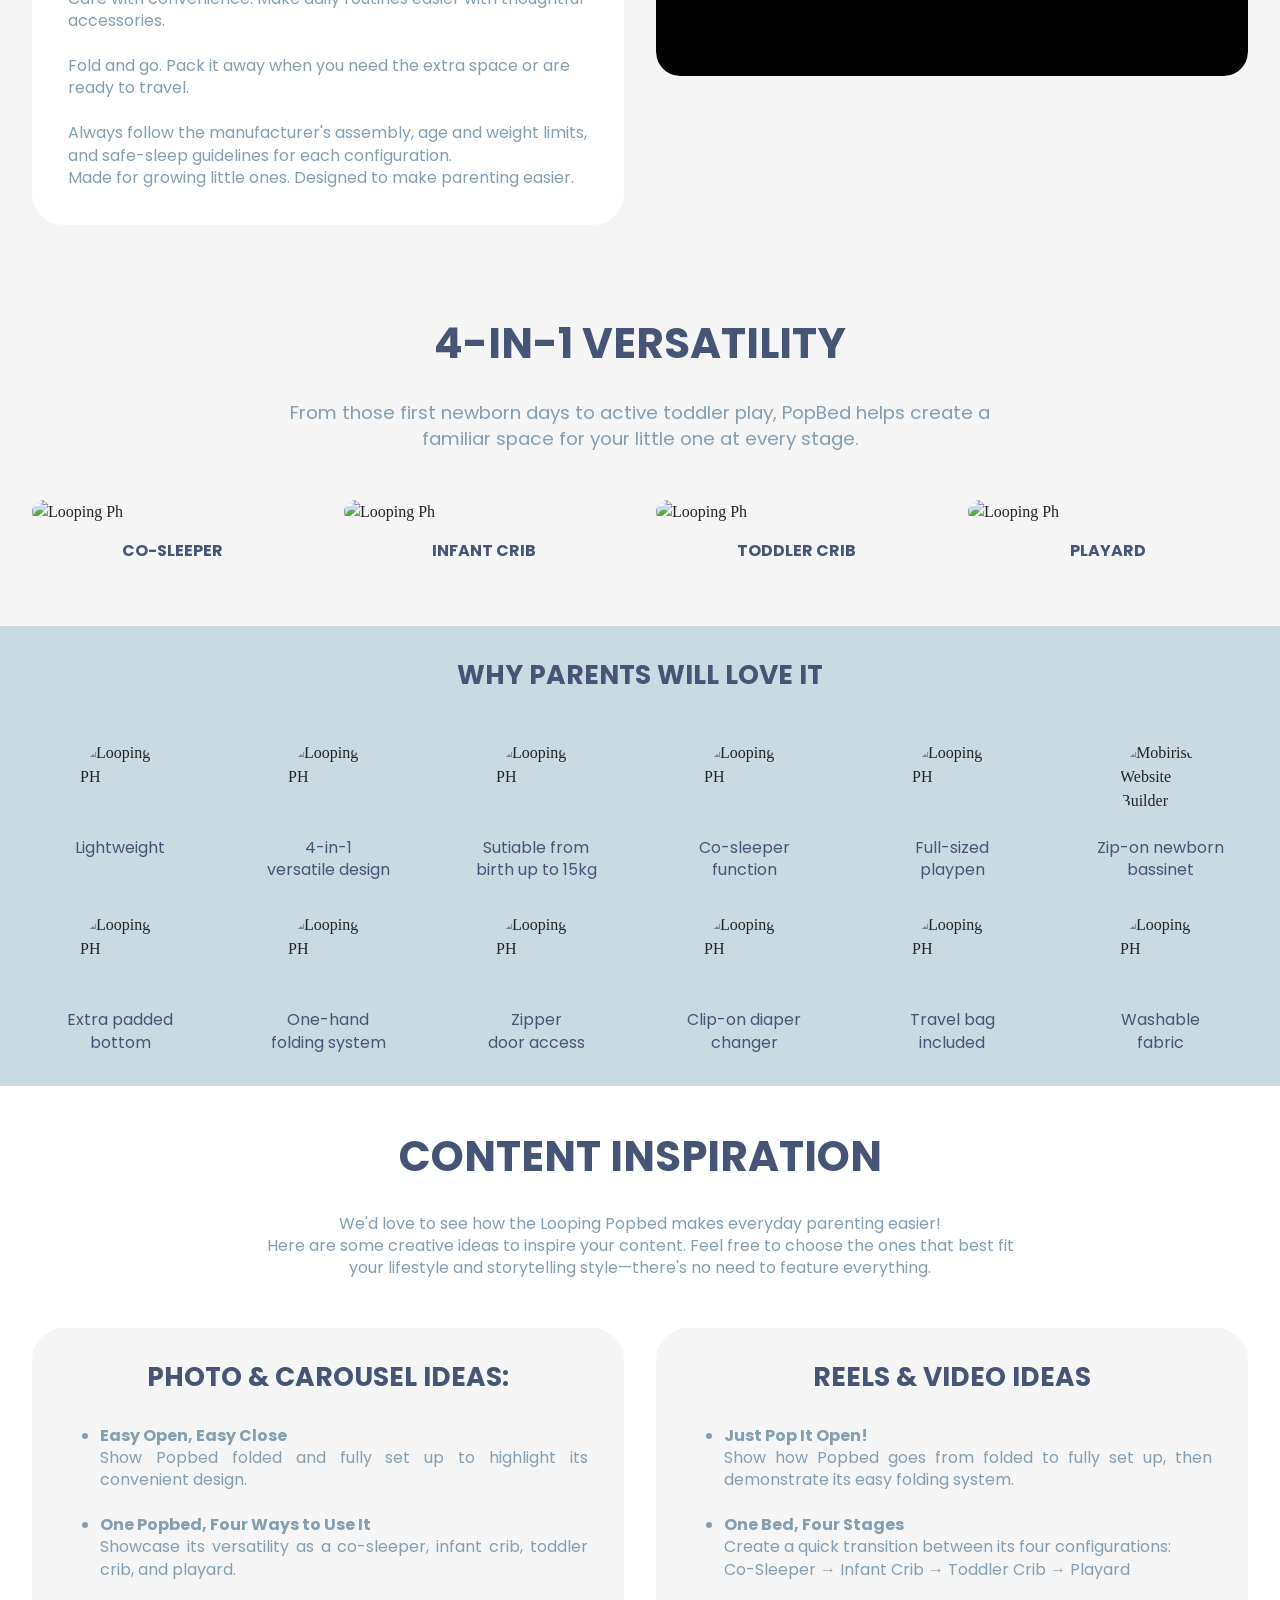
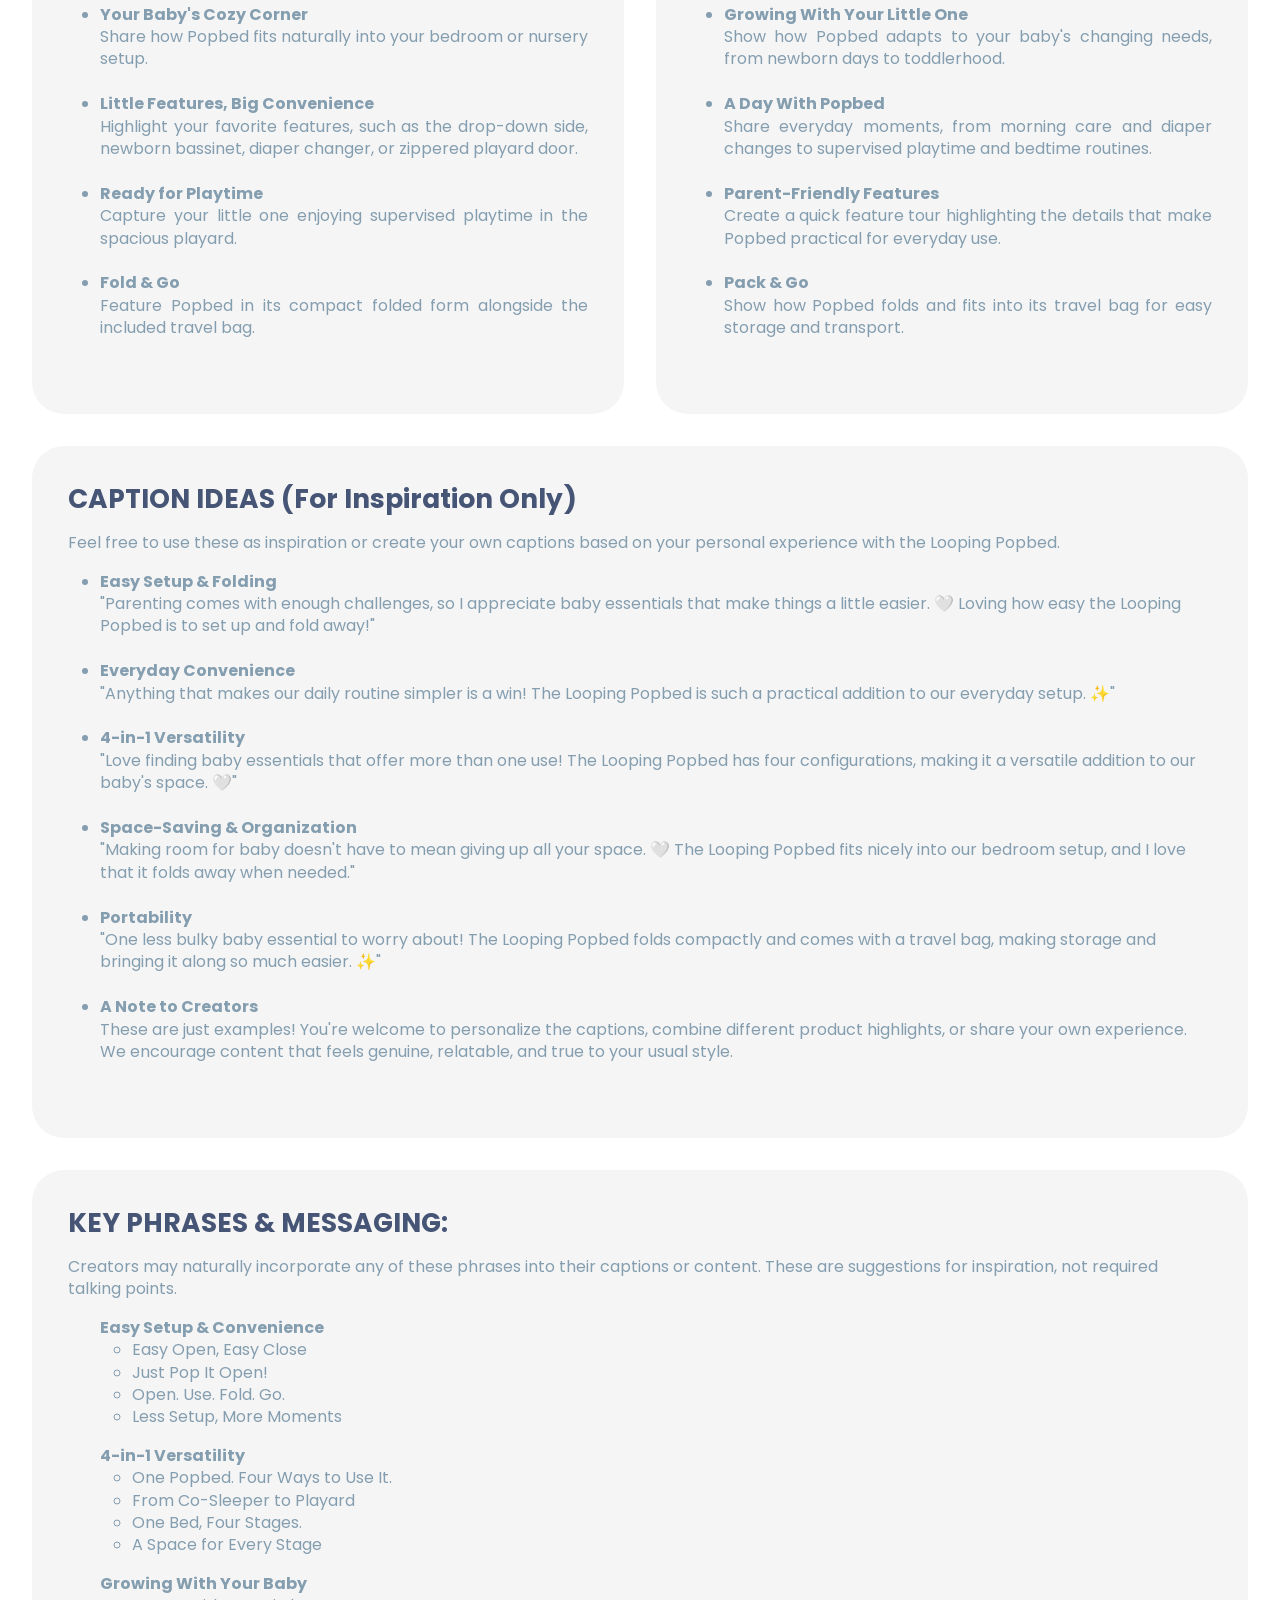
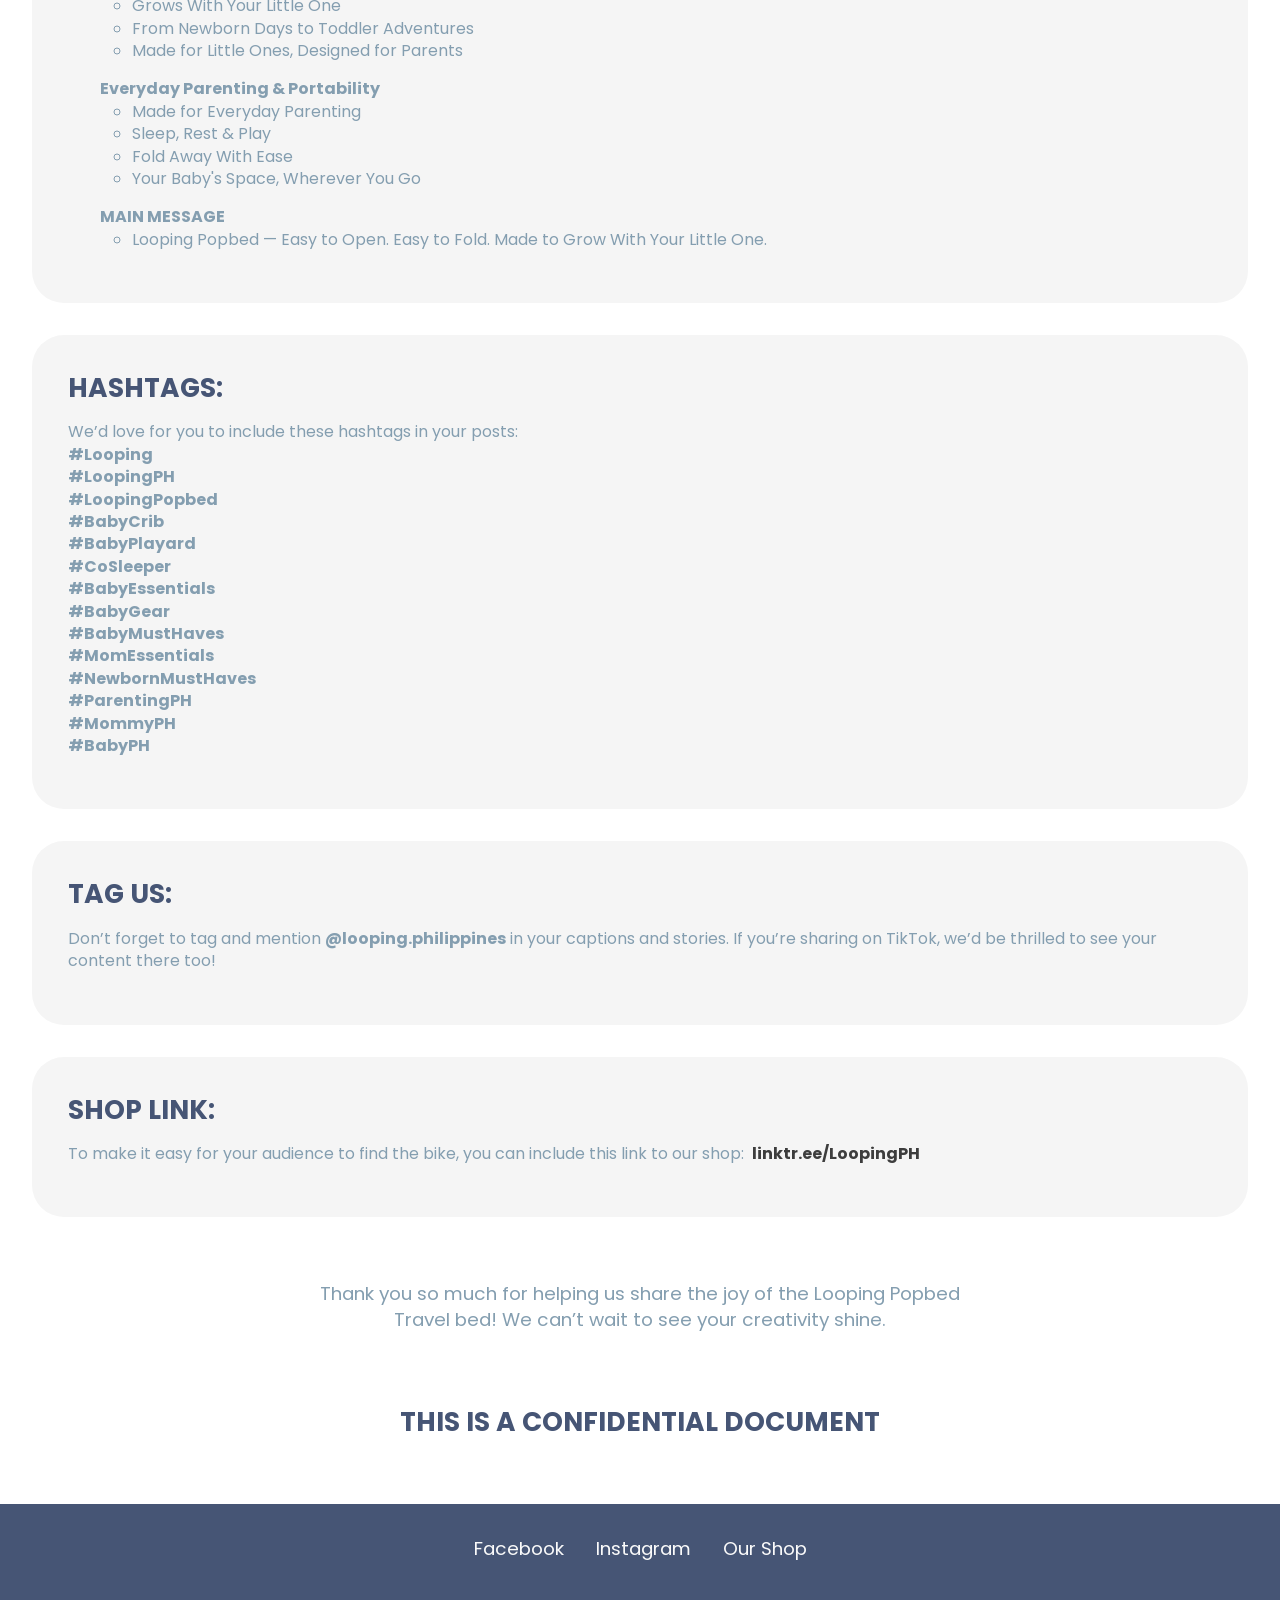
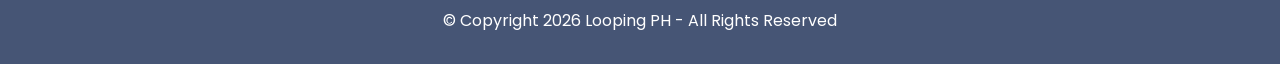
==== commit 02da8248: "Add files via upload" ====
--- a/index.html
+++ b/index.html
@@ -45,7 +45,7 @@
 			<div class="collapse navbar-collapse" id="navbarSupportedContent">
 				<ul class="navbar-nav nav-dropdown nav-right" data-app-modern-menu="true">
           <li class="nav-item dropdown">
-						<a class="nav-link link dropdown-toggle text-primary display-4" href="OurProducts.html" aria-expanded="false" data-toggle="dropdown-submenu" data-bs-toggle="dropdown" data-bs-auto-close="outside">PopBed Travel Bed</a>
+						<a class="nav-link link dropdown-toggle text-primary display-4" href="OurProducts.html" aria-expanded="false" data-toggle="dropdown-submenu" data-bs-toggle="dropdown" data-bs-auto-close="outside">Popbed Travel Bed</a>
               <div class="dropdown-menu" aria-labelledby="dropdown-792">
                 <a class="dropdown-item show text-primary display-4" href="index.html#article11-5v" aria-expanded="false">At Glance</a>
                 <a class="dropdown-item show text-primary display-4" href="index.html#gallery03-64">Modes</a>
@@ -69,13 +69,14 @@
 			<div class="col-12 col-lg col-md-12">
 				<div class="text-wrapper align-left">
 					<h1 class="mbr-section-title mbr-fonts-style mb-4 display-1">
-            <strong>From Co-Sleeper to Infant Crib to Toddler Crib and Playard</strong>
+            <strong>ONE POPBED, FOUR WAYS TO USE IT. MADE FOR EVERY STAGE.</strong>
           </h1>
 					<p class="mbr-text mbr-fonts-style mb-4 display-7">
-            Meet the Looping Popbed — a versatile sleep and play space designed to make everyday parenting more convenient, with an easy <strong>open-and-close system</strong> that helps simplify setup and storage.
-            From newborn days to toddlerhood, Popbed transitions from a co-sleeper to an infant crib, toddler crib, and full-size playpen, giving parents a practical space for rest, play, and everyday moments.
-            Designed with a focus on convenient setup, Popbed makes it easier to prepare your little one's space at home or pack it away when it's time to go.
-          </p>
+            Meet the Looping Popbed — a smart, versatile 4-in-1 sleep and play solution that grows with your little one.
+            <br><br>From newborn snuggles to toddler adventures, Popbed transforms from a co-sleeper to an infant crib, toddler crib, and full-size playard, adapting to your family's changing needs.
+            <br><br>What makes it even better? Its easy open-and-close system takes the hassle out of setup and folding, giving parents more convenience and flexibility every day.
+            <br><br>Less time setting up. More time for what matters.
+</p>
 				</div>
 			</div>
 		</div>
@@ -174,6 +175,7 @@
 					</div>
 					<div class="item-content">
 						<p class="mbr-text mbr-fonts-style display-7">
+              <strong>Compact Fold. Ready to Go</strong><br><br>
               PopBed folds in seconds and becomes compact for easy storage or travel. It comes with a convenient carrying bag to take comfort on the go.
             </p>
 					</div>
@@ -186,7 +188,8 @@
 					</div>
 					<div class="item-content">
 						<p class="mbr-text mbr-fonts-style display-7">
-              Mesh windows on both sides allow for excellent airflow, keeping your baby cool and comfortable. Perfect for naptime or play, even on warmer days.
+              <strong>Breathable Mesh Panels</strong><br><br>
+              Mesh panels on all sides promote excellent airflow, creating a well-ventilated and comfortable space for your little one, whether resting or playing—even on warmer days.
             </p>
 					</div>
 				</div>
@@ -199,7 +202,8 @@
 					</div>
 					<div class="item-content">
 						<p class="mbr-text mbr-fonts-style display-7">
-              Stay close to your little one with dropping front side, designed for easy access at any moment. Especially helpful during nighttime care.
+              <strong>Easy-Access Drop-Down Side</strong><br><br>
+              Keep your little one close and within easy reach with a convenient drop-down side, designed to make tending to your baby's needs easier—especially during nighttime care.
             </p>
 					</div>
 				</div>
@@ -211,6 +215,7 @@
 					</div>
 					<div class="item-content">
 						<p class="mbr-text mbr-fonts-style display-7">
+              <strong>Comfort That Grows with Them</strong><br><br>
               The upper level is suitable from birth up to 6 months (up to 9 kg), keeping your baby closer and easier to reach. For more active toddlers, the lower level provides a safe and comfortable space up to 36 months (up to 15 kg).
             </p>
 					</div>
@@ -223,6 +228,7 @@
 					</div>
 					<div class="item-content">
 						<p class="mbr-text mbr-fonts-style display-7">
+            <strong>Stable Support for Every Moment</strong><br><br>
               Built with sturdy legs that ensure stability and safety during every use. A reliable base for sleep and play, wherever you are.
             </p>
 					</div>
@@ -235,6 +241,7 @@
 					</div>
 					<div class="item-content">
 						<p class="mbr-text mbr-fonts-style display-7">
+              <strong>Cuick Changes, Made Easy</strong><br><br>
               The removable diaper changer can be attached and detached in seconds, offering added convenience for busy parents. It provides a comfortable and clean changing experience for your little one.
             </p>
 					</div>
@@ -245,69 +252,98 @@
 </section>
 
 
-
-<section data-bs-version="5.1" class="video05 cid-vyb1sKycAI" id="video05-65">
-    <div class="container">
-        <div class="row justify-content-center">
-          <div class="col-12">
-            <div class="title-wrapper mb-5">
-                <h4 class="mbr-section-maintitle mbr-fonts-style mb-0 display-1"><strong>MADE FOR EVERYDAY USE</strong></h4>
-            </div>
-          </div>
-            <div class="col-12 col-md">
-                <div class="text-wrapper">
-                    <ul class="mbr-text mb-4 mbr-fonts-style display-7">
+<!--Made For Everyday Use-->
+<section data-bs-version="5.1" class="features027 cid-vyyqw6eSTv" id="features027-66">
+	<div class="container">
+		<div class="row justify-content-center">
+			<div class="col-md-12 content-head mb-5">
+				<h4 class="mbr-section-title mbr-fonts-style mb-0 display-1">
+          <strong>MADE FOR EVERYDAY USE</strong></h4>
+			</div>
+		</div>
+
+		<div class="row justify-content-center  blockContent">
+			<div class="col-12 col-lg">
+				<div class="item features-without-image col-12 col-md-12 col-lg-12 active">
+					<div class="item-wrapper">
+						<div class="item-content">
+						  <ul class="card-text mbr-fonts-style mt-0 mb-0 display-7">
                       <li><strong>
                         Easy Setup and Folding
                       </strong><br></li>
-                        Open Popbed, follow the setup instructions, and secure the frame before use. When it's time to put it away, follow the recommended folding steps.<br><br>
+                        Less hassle, more convenience! Looping Popbed's easy open-and-close system makes setting up and folding away your baby's space simple and practical.<br><br>
 
                       <li><strong>
-                        Lightweight Design
+                        Easy to Move
                       </strong><br></li>
-                      At just 11.8 kg, Popbed is designed to be easier to move between suitable spaces.<br><br>
+                        Weighing 11.8 kg, Popbed can be moved between rooms or suitable spaces whenever needed..<br><br>
+                        
+                      <li><strong>
+                        Travel-Ready Design
+                      </strong><br></li>
+                        Fold it down and pack it into the included travel bag for convenient storage and transport, whether at home or on the go.<br><br>
                       
                       <li><strong>
-                        Travel Bag Included
+                        Spacious Playard
                       </strong><br></li>
-                        Fold Popbed according to the instructions and store it in the included travel bag for transport and storage.<br><br>
-                        
-                      <li><strong>
-                        Full-Size Playpen
-                      </strong><br></li>
-                        Configure Popbed as a spacious play area for your growing little one, following the product's usage guidelines.<br><br>
+                      Give your growing little one room to explore, move, and play with Popbed's full-size playard configuration.<br><br>
                       
                       <li><strong>
                         Designed for Newborn Days
                       </strong><br></li>
-                      The zip-on newborn bassinet creates a dedicated space for your baby during the early months. Combined with the dropping side panel for the approved co-sleeper configuration, Popbed helps parents keep their little one close while maintaining a separate baby sleep space.
-                      <br>Always follow the manufacturer's setup and safe-sleep instructions for the selected configuration.
-                      <br>Convenience for Parents
-                      <br>From nighttime routines to daytime play, Popbed is designed with practical features to support everyday parenting.<br><br>
+                        The zip-on newborn bassinet provides a dedicated space for your baby during the early months, while the drop-down side offers convenient access in the approved co-sleeper configuration—especially helpful for nighttime care.<br><br>
                       
-                      <strong>Open with ease.</strong> Follow the setup steps to prepare your baby's space.<br><br>
-                      <strong>Configure for your needs. </strong>Choose the appropriate setup for your little one's stage.<br><br>
-                      <strong>Change with convenience.</strong> Use the included clip-on diaper changer as directed.<br><br>
-                      <strong>Fold and store.</strong> Follow the folding instructions and pack Popbed into its travel bag when needed.<br><br>
-                      One versatile baby space, designed with convenience in mind.&nbsp;<br>
-                    
-                    </ul>
-                    
-                </div>
-            </div>
-            <div class="col-12 col-md-6 video-block">
-    <div class="mbr-figure video-rounded">
-        <iframe class="mbr-embedded-video"
-                src="https://player.vimeo.com/video/1236463635?autoplay=1&amp;loop=1"
-                frameborder="0"
-                allow="autoplay; fullscreen; picture-in-picture"
-                allowfullscreen></iframe>
-    </div>
-</div>
-        </div>
-    </div>
-</section>
-
+                      <li><strong>
+                        Convenient Diaper Changes
+                      </strong><br></li>
+                        The included clip-on diaper changer makes everyday diaper changes more convenient, keeping essentials within easy reach.
+              </ul>
+						</div>
+
+					</div>
+				</div>
+				<div class="item features-without-image col-12 col-md-12 col-lg-12">
+					<div class="item-wrapper">
+						<div class="item-content">
+							
+							<h4 class="card-title mbr-fonts-style display-5">
+								<strong>ONE POPBED. MULTIPLE POSSIBILITIES</strong>
+							</h4>
+							<p class="card-text mbr-fonts-style mt-0 mb-0 display-7">
+								      From newborn care to toddler playtime, Looping Popbed adapts to your family's changing needs.
+
+                      <br><br>Open with ease. Set up your baby's space with less hassle.
+
+                      <br><br>Adapt as they grow. Switch between four configurations to suit your child's stage.
+
+                      <br><br>Care with convenience. Make daily routines easier with thoughtful accessories.
+
+                      <br><br>Fold and go. Pack it away when you need the extra space or are ready to travel.<br>
+
+                      <br>Always follow the manufacturer's assembly, age and weight limits, and safe-sleep guidelines for each configuration. 
+                      <br>Made for growing little ones. Designed to make parenting easier.
+							
+              </p>
+						</div>
+					</div>
+				</div>
+			</div>
+
+
+			<div class="col-12 col-md-6 video-block">
+          <div class="mbr-figure video-rounded">
+            <iframe class="mbr-embedded-video"
+                    src="https://player.vimeo.com/video/1236463635?loop=1&amp;playsinline=1"
+                    frameborder="0"
+                    allow="autoplay; fullscreen; picture-in-picture"
+                    allowfullscreen>
+            </iframe>
+          </div>
+      </div>
+
+		</div>
+	</div>
+</section>
 
 <!--Modess-->
 <section data-bs-version="5.1" class="gallery3 cid-v65AlFJw0s" id="gallery03-64">
@@ -598,8 +634,8 @@
             <strong>CONTENT INSPIRATION</strong>
           </h4>
 					<h5 class="mbr-section-subtitle mbr-fonts-style align-center mb-0 mt-4 display-7">
-            We're excited to see how you and your little one make the most of the Looping PopBed!<br>
-            Here are some content ideas to help showcase its versatility and everyday convenience.
+           We'd love to see how the Looping Popbed makes everyday parenting easier!<br>
+           Here are some creative ideas to inspire your content. Feel free to choose the ones that best fit your lifestyle and storytelling style—there's no need to feature everything.
           </h5>
 				</div>
 			</div>
@@ -609,36 +645,34 @@
 				<div class="item-wrapper">
 					<div class="item-content">
 						<h4 class="card-title mbr-fonts-style display-2">
-              <strong>IMAGE IDEAS:</strong>
+              <strong>PHOTO &amp; CAROUSEL IDEAS:</strong>
             </h4>
 						<ul class="card-text mbr-fonts-style mt-0 mb-3 display-7"><br>
 
-              <li><strong>Easy Open-and-Close Demonstration</strong><br></li>
-               Show Popbed folded, then demonstrate the actual opening process and the fully assembled setup. Include a second image showing the correct folding process.
+              <li><strong>Easy Open, Easy Close</strong><br></li>
+               Show Popbed folded and fully set up to highlight its convenient design.
               <br><br>
                 
-              <li><strong>4-in-1 Transformation</strong><br></li>
-                Show Popbed in its different configurations — co-sleeper, infant crib, toddler crib, and playard.
+              <li><strong>One Popbed, Four Ways to Use It</strong><br></li>
+                Showcase its versatility as a co-sleeper, infant crib, toddler crib, and playard.
               <br><br>
                 
-              <li><strong>Newborn Setup</strong><br></li>
-                Highlight the zip-on newborn bassinet in a simple, organized nursery setup.
+              <li><strong>Your Baby's Cozy Corner</strong><br></li>
+                Share how Popbed fits naturally into your bedroom or nursery setup.
               <br><br>
                 
-              <li><strong>Co-Sleeping Room Setup</strong><br></li>
-                Show how Popbed can fit into a parent's bedroom while maintaining a separate baby sleep space, following the approved setup instructions.
+              <li><strong>Little Features, Big Convenience</strong><br></li>
+                Highlight your favorite features, such as the drop-down side, newborn bassinet, diaper changer, or zippered playard door.
                 <br><br>
                 
-              <li><strong>Parent-Friendly Features</strong><br></li>
-                Create a carousel featuring the diaper changer, zipper door, padded bottom, and folding system.
+              <li><strong>Ready for Playtime</strong><br></li>
+                Capture your little one enjoying supervised playtime in the spacious playard.
               <br><br>
 
-              <li><strong>Pack and Go</strong><br></li>
-                Feature Popbed alongside its travel bag to highlight storage and portability.
+              <li><strong>Fold &amp; Go</strong><br></li>
+                Feature Popbed in its compact folded form alongside the included travel bag.&nbsp;
               <br><br>
 
-              <li><strong>Playtime Setup</strong><br></li>
-                Show the full-size playpen ready for supervised play.&nbsp;<br>
               
             </ul>
 					</div>
@@ -649,29 +683,35 @@
 				<div class="item-wrapper">
 					<div class="item-content">
 						<h4 class="card-title mbr-fonts-style display-2">
-              <strong>FOLD &amp; GO</strong>
+              <strong>REELS &amp; VIDEO IDEAS</strong>
             </h4>
 
 						<ul class="card-text mbr-fonts-style mt-0 mb-3 display-7"><br>
 
+              <li><strong>Just Pop It Open!</strong><br></li>
+                Show how Popbed goes from folded to fully set up, then demonstrate its easy folding system.
+                <br><br>
+              
               <li><strong>One Bed, Four Stages</strong><br></li>
-                Show the transformation:<br>
-                Co-Sleeper → Infant Crib → Toddler Crib → Playard<br><br>
+                Create a quick transition between its four configurations:
+                <br>Co-Sleeper → Infant Crib → Toddler Crib → Playard
+                <br><br>
               
-              <li><strong>PopBed Setup</strong><br></li>
-                Show how easily PopBed goes from folded to ready-to-use.<br><br>
-              
-              <li><strong>Newborn to Toddler</strong><br></li>
-                Create a quick transition showing how PopBed grows with your little one.<br><br>
+              <li><strong>Growing With Your Little One</strong><br></li>
+                Show how Popbed adapts to your baby's changing needs, from newborn days to toddlerhood.
+                <br><br>
+                
+              <li><strong>A Day With Popbed</strong><br></li>
+                Share everyday moments, from morning care and diaper changes to supervised playtime and bedtime routines.
+                <br><br>
                 
               <li><strong>Parent-Friendly Features</strong><br></li>
-                Highlight: Dropping Side Panel → Newborn Bassinet → Diaper Changer → One-Hand Folding<br><br>
-                
+                Create a quick feature tour highlighting the details that make Popbed practical for everyday use.
+                <br><br>
+
               <li><strong>Pack &amp; Go</strong><br></li>
-                Show PopBed being folded, placed into its travel bag, and taken on the go.<br><br>
-              
-              <li><strong>A Day with PopBed</strong><br></li>
-                Show different moments throughout the day:<br>Sleep → Change → Play → Rest&nbsp;<br>
+                Show how Popbed folds and fits into its travel bag for easy storage and transport.&nbsp;
+                <br>
             </ul>
 					</div>
 				</div>
@@ -690,42 +730,91 @@
                 <div class="item features-without-image col-12 active">
                     <div class="item-wrapper">
                         <h5 class="mbr-card-title mbr-fonts-style mt-0 mb-3 display-2">
-                            <strong>CAPTION DIRECTION:</strong>
+                            <strong>CAPTION IDEAS (For Inspiration Only)</strong>
                           </h5>
                         <p class="mbr-text mbr-fonts-style mt-0 mb-3 display-7">
-                          Creators may use their own captions and storytelling styles while introducing the product using its full name: Looping Popbed.
-                          <br><br>The main focus should be on:
+                          Feel free to use these as inspiration or create your own captions based on your personal experience with the Looping Popbed.
+                        <br>
 
                         <ul class="mbr-text mbr-fonts-style mt-0 mb-3 display-7">
-                          <li>Easy open and close: Demonstrate the actual folding and setup process.</li>
-                          <li>Convenience: Show how the product fits into everyday parenting routines.</li>
-                          <li>Versatility: Highlight its four configurations and relevant accessories.</li>
-                          <li>Practical room setups: Share bedroom organization and nursery arrangement ideas.</li>
-                          <li>Sleep routines: Offer general bedtime routine inspiration without making unsupported sleep-training claims.</li>
-                          <li>Portability: Showcase the included travel bag and folding process.</li>
+                          <strong><li>Easy Setup & Folding</li></strong>
+                              "Parenting comes with enough challenges, so I appreciate baby essentials that make things a little easier. 🤍 Loving how easy the Looping Popbed is to set up and fold away!"
+                          <br><br>
+
+                          <strong><li>Everyday Convenience</li></strong>
+                              "Anything that makes our daily routine simpler is a win! The Looping Popbed is such a practical addition to our everyday setup. ✨"
+                          <br><br>
+
+                          <strong><li>4-in-1 Versatility</li></strong>
+                              "Love finding baby essentials that offer more than one use! The Looping Popbed has four configurations, making it a versatile addition to our baby's space. 🤍"
+                          <br><br>
+
+                          <strong><li>Space-Saving & Organization</li></strong>
+                              "Making room for baby doesn't have to mean giving up all your space. 🤍 The Looping Popbed fits nicely into our bedroom setup, and I love that it folds away when needed."
+                          <br><br>
+
+                          <strong><li>Portability</li></strong>
+                              "One less bulky baby essential to worry about! The Looping Popbed folds compactly and comes with a travel bag, making storage and bringing it along so much easier. ✨"
+                          <br><br>
+
+                          <strong><li>A Note to Creators</li></strong>
+                              These are just examples! You're welcome to personalize the captions, combine different product highlights, or share your own experience. We encourage content that feels genuine, relatable, and true to your usual style.
+                          <br><br>
+
+
                         </ul>
                         </p>
                     </div>
                 </div>
                 <div class="item features-without-image col-12">
                     <div class="item-wrapper">
-                        <h5 class="mbr-card-title mbr-fonts-style mt-0 mb-3 display-2"><strong>KEY PHRASES:&nbsp;</strong></h5>
-                        <ul class="mbr-text mbr-fonts-style mt-0 mb-3 display-7">
-                          <li>Looping PopBed<br></li>
-                          <li>Easy Open, Easy Close<br></li>
-                          <li>Just Pop It Open<br></li>
-                          <li>Open. Use. Fold. Go.<br></li>
-                          <li>Frustration-Free Setup<br></li>
-                          <li>4-in-1 Baby Bed &amp; Playards<br></li>
-                          <li>One Bed, Four Stages<br></li>
-                          <li>Grows With Your Little One<br></li>
-                          <li>Co-Sleeper to Playard<br></li>
-                          <li>Sleep, Rest &amp; Play<br></li>
-                          <li>Made for Everyday Parenting<br></li>
-                          <li>A Space for Every Stage<br></li>
-                          <li>Fold Away With Convenience<br></li>
-                          <li>Your Baby's Space, Wherever You Go<br></li>
-                        </ul>
+                        <h5 class="mbr-card-title mbr-fonts-style mt-0 mb-3 display-2">
+                          <strong>KEY PHRASES &amp; MESSAGING:&nbsp;</strong></h5>
+                         
+                          <p class="mbr-text mbr-fonts-style mt-0 mb-3 display-7">
+                          Creators may naturally incorporate any of these phrases into their captions or content. These are suggestions for inspiration, not required talking points.
+                        <br>
+
+                          <ul class="mbr-text mbr-fonts-style mt-0 mb-3 display-7">
+
+                            <strong>Easy Setup & Convenience</strong>
+                              <ul class="mbr-text mbr-fonts-style mt-0 mb-3 display-7">
+                                  <li>Easy Open, Easy Close</li>
+                                  <li>Just Pop It Open!</li>
+                                  <li>Open. Use. Fold. Go.</li>
+                                  <li>Less Setup, More Moments</li>
+                                </ul>
+                              
+                            <strong>4-in-1 Versatility</strong>
+                              <ul class="mbr-text mbr-fonts-style mt-0 mb-3 display-7">
+                                  <li>One Popbed. Four Ways to Use It.</li>
+                                  <li>From Co-Sleeper to Playard</li>
+                                  <li>One Bed, Four Stages.</li>
+                                  <li>A Space for Every Stage</li>
+                                </ul>
+
+                            <strong>Growing With Your Baby</strong>
+                              <ul class="mbr-text mbr-fonts-style mt-0 mb-3 display-7">
+                                  <li>Grows With Your Little One</li>
+                                  <li>From Newborn Days to Toddler Adventures</li>
+                                  <li>Made for Little Ones, Designed for Parents</li>
+                                </ul>
+                                
+                            <strong>Everyday Parenting & Portability</strong>
+                              <ul class="mbr-text mbr-fonts-style mt-0 mb-3 display-7">
+                                  <li>Made for Everyday Parenting</li>
+                                  <li>Sleep, Rest & Play</li>
+                                  <li>Fold Away With Ease</li>
+                                  <li>Your Baby's Space, Wherever You Go</li>
+                              </ul>
+
+                            <strong>MAIN MESSAGE</strong>
+                              <ul class="mbr-text mbr-fonts-style mt-0 mb-3 display-7">
+                                  <li>Looping Popbed — Easy to Open. Easy to Fold. Made to Grow With Your Little One.</li>
+                              </ul>
+
+                          </ul>
+                        </p>
                     </div>
                 </div>
                 <div class="item features-without-image col-12">
@@ -736,7 +825,7 @@
                           <strong>
                             <br>#Looping
                             <br>#LoopingPH
-                            <br>#LoopingPopBed
+                            <br>#LoopingPopbed
                             <br>#BabyCrib
                             <br>#BabyPlayard
                             <br>#CoSleeper
@@ -777,7 +866,7 @@
     <div class="container">
         <div class="row justify-content-center">
             <div class="title col-md-12 col-lg-7">
-                <h4 class="mbr-section-subtitle align-center mbr-fonts-style mt-4 display-5">Thank you so much for helping us share the joy of the Looping PopBed Travel bed! We can’t wait to see your creativity shine.</h4>
+                <h4 class="mbr-section-subtitle align-center mbr-fonts-style mt-4 display-5">Thank you so much for helping us share the joy of the Looping Popbed Travel bed! We can’t wait to see your creativity shine.</h4>
             </div>
         </div>
     </div>
--- a/assets/theme/css/style.css
+++ b/assets/theme/css/style.css
@@ -964,16 +964,24 @@
 	left: -2400px;
 }
 
-.video05 .video-rounded {
+
+.features027 .video-block {
+    align-self: center;
+}
+
+.features027 .video-rounded {
     position: relative;
-    width: 100%;
-    aspect-ratio: 3/4;      /* change to 4 / 3, 1 / 1 or 9 / 16 to match your video */
-    border-radius: 24px;
-    overflow: hidden;
-}
-
-.video05 .video-rounded iframe.mbr-embedded-video {
-    position: absolute;
+    width: 100% !important;
+    aspect-ratio: 2/3;            /* matches your portrait video */
+    border-radius: 24px !important;
+    overflow: hidden !important;
+    isolation: isolate;             /* keeps the rounding on Safari/iOS */
+    -webkit-mask-image: -webkit-radial-gradient(white, black);
+    background: #000;
+}
+
+.features027 .video-rounded iframe.mbr-embedded-video {
+    position: absolute !important;
     top: 0;
     left: 0;
     width: 100% !important;
--- a/assets/mobirise/css/mbr-additional.css
+++ b/assets/mobirise/css/mbr-additional.css
@@ -1502,6 +1502,70 @@
 .cid-v5SNwOMedq .mbr-section-head .mbr-section-btn {
   color: #6b5e42;
 }
+.cid-vyyqw6eSTv {
+  padding-top: 3rem;
+  padding-bottom: 2rem;
+  background-color: #f5f5f5;
+}
+.cid-vyyqw6eSTv .mbr-fallback-image.disabled {
+  display: none;
+}
+.cid-vyyqw6eSTv .mbr-fallback-image {
+  display: block;
+  background-size: cover;
+  background-position: center center;
+  width: 100%;
+  height: 100%;
+  position: absolute;
+  top: 0;
+}
+.cid-vyyqw6eSTv .mbr-description {
+  text-align: left;
+}
+.cid-vyyqw6eSTv .item-wrapper {
+  background: #ffffff;
+  margin-bottom: 2rem;
+  padding: 2.25rem;
+}
+@media (max-width: 767px) {
+  .cid-vyyqw6eSTv .item-wrapper {
+    padding: 2rem 1.5rem;
+    margin-bottom: 1rem;
+  }
+}
+@media (min-width: 992px) and (max-width: 1200px) {
+  .cid-vyyqw6eSTv .item-wrapper {
+    padding: 2rem 1.5rem;
+    margin-bottom: 2rem;
+  }
+}
+.cid-vyyqw6eSTv .card-title,
+.cid-vyyqw6eSTv .iconfont-wrapper {
+  color: #000000;
+}
+.cid-vyyqw6eSTv .card-text {
+  color: #000000;
+}
+.cid-vyyqw6eSTv .mbr-section-title {
+  color: #465575;
+  text-align: center;
+}
+.cid-vyyqw6eSTv .mbr-number {
+  color: #9fe870;
+}
+.cid-vyyqw6eSTv .mbr-text,
+.cid-vyyqw6eSTv .mbr-section-btn {
+  text-align: center;
+}
+.cid-vyyqw6eSTv .card-text,
+.cid-vyyqw6eSTv .item .mbr-section-btn {
+  text-align: left;
+  color: #849eb0;
+}
+.cid-vyyqw6eSTv .card-title {
+  color: #465575;
+  text-align: justify;
+}
 .cid-vyb1sKycAI {
   padding-top: 3rem;
   padding-bottom: 1rem;
--- a/assets/mobirise/css/mbr-additional.css
+++ b/assets/mobirise/css/mbr-additional.css
@@ -1502,6 +1502,70 @@
 .cid-v5SNwOMedq .mbr-section-head .mbr-section-btn {
   color: #6b5e42;
 }
+.cid-vyyqw6eSTv {
+  padding-top: 3rem;
+  padding-bottom: 2rem;
+  background-color: #f5f5f5;
+}
+.cid-vyyqw6eSTv .mbr-fallback-image.disabled {
+  display: none;
+}
+.cid-vyyqw6eSTv .mbr-fallback-image {
+  display: block;
+  background-size: cover;
+  background-position: center center;
+  width: 100%;
+  height: 100%;
+  position: absolute;
+  top: 0;
+}
+.cid-vyyqw6eSTv .mbr-description {
+  text-align: left;
+}
+.cid-vyyqw6eSTv .item-wrapper {
+  background: #ffffff;
+  margin-bottom: 2rem;
+  padding: 2.25rem;
+}
+@media (max-width: 767px) {
+  .cid-vyyqw6eSTv .item-wrapper {
+    padding: 2rem 1.5rem;
+    margin-bottom: 1rem;
+  }
+}
+@media (min-width: 992px) and (max-width: 1200px) {
+  .cid-vyyqw6eSTv .item-wrapper {
+    padding: 2rem 1.5rem;
+    margin-bottom: 2rem;
+  }
+}
+.cid-vyyqw6eSTv .card-title,
+.cid-vyyqw6eSTv .iconfont-wrapper {
+  color: #000000;
+}
+.cid-vyyqw6eSTv .card-text {
+  color: #000000;
+}
+.cid-vyyqw6eSTv .mbr-section-title {
+  color: #465575;
+  text-align: center;
+}
+.cid-vyyqw6eSTv .mbr-number {
+  color: #9fe870;
+}
+.cid-vyyqw6eSTv .mbr-text,
+.cid-vyyqw6eSTv .mbr-section-btn {
+  text-align: center;
+}
+.cid-vyyqw6eSTv .card-text,
+.cid-vyyqw6eSTv .item .mbr-section-btn {
+  text-align: left;
+  color: #849eb0;
+}
+.cid-vyyqw6eSTv .card-title {
+  color: #465575;
+  text-align: justify;
+}
 .cid-vyb1sKycAI {
   padding-top: 3rem;
   padding-bottom: 1rem;
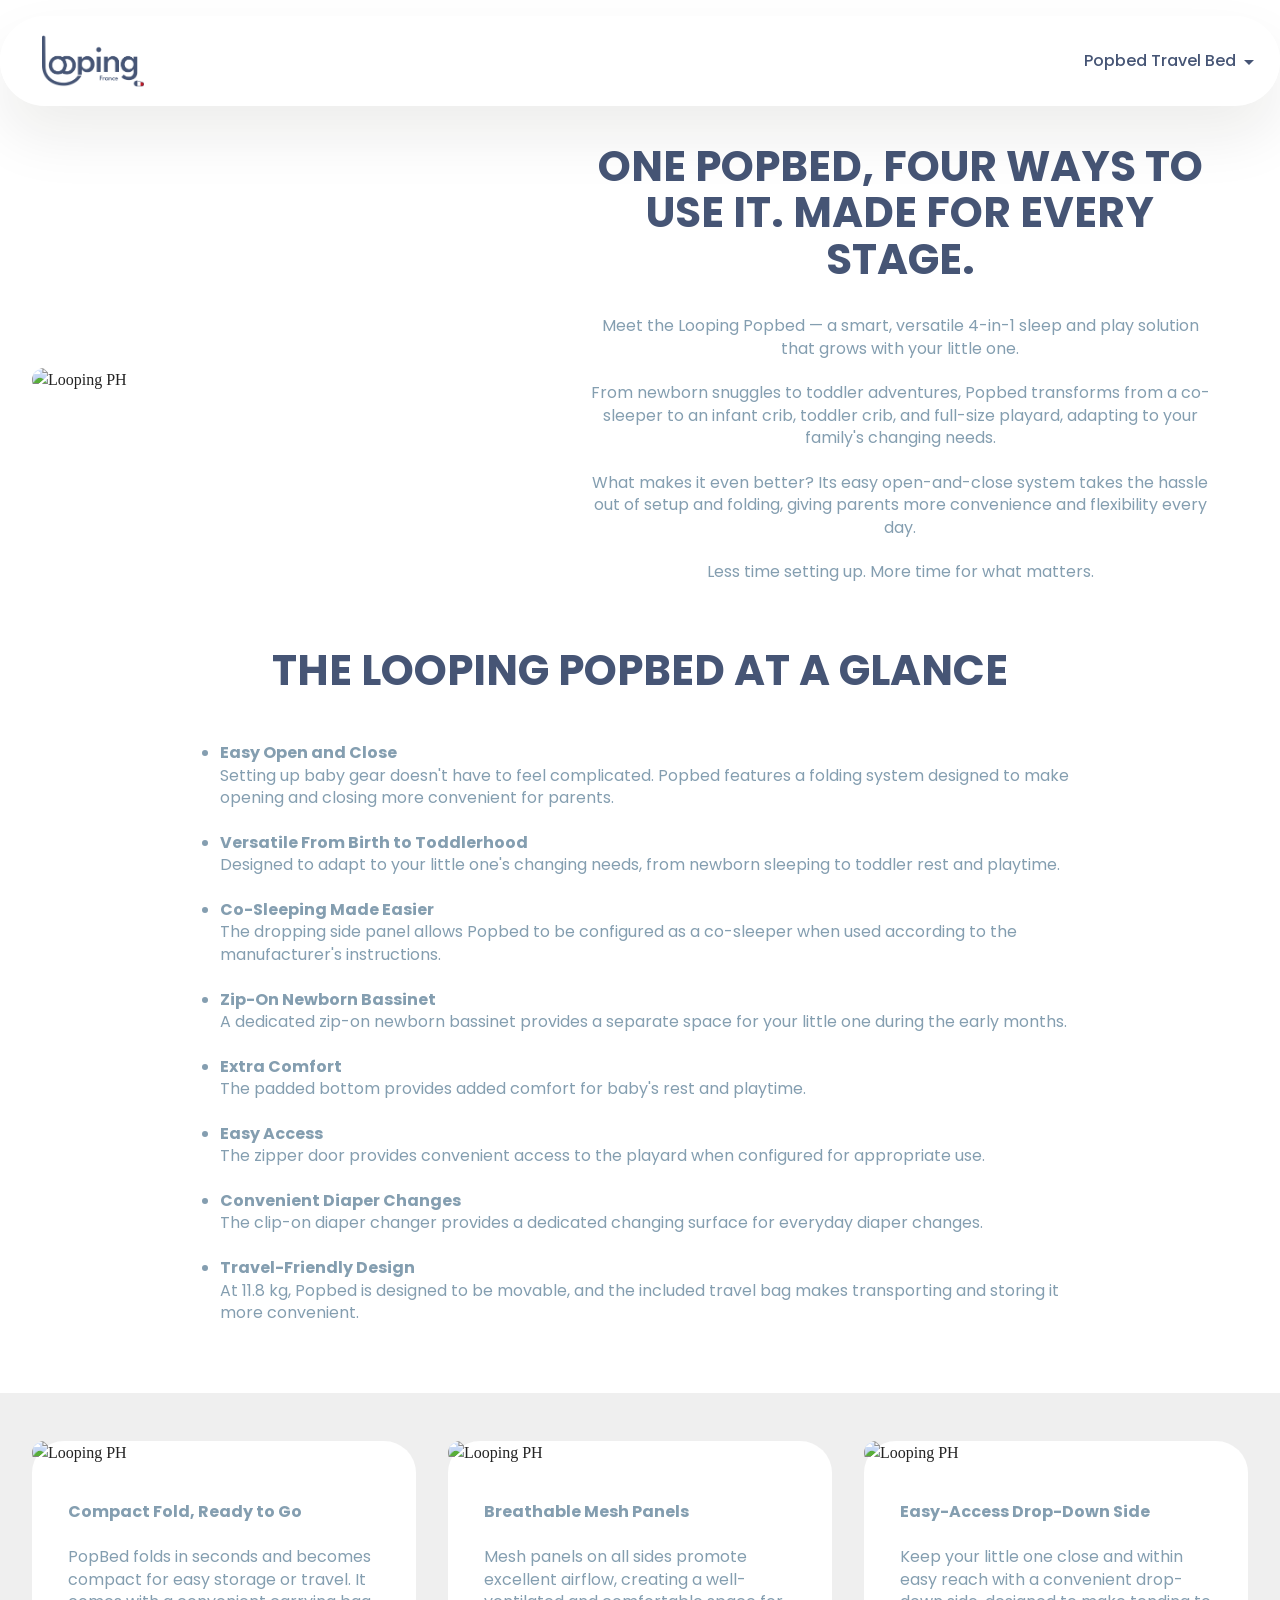
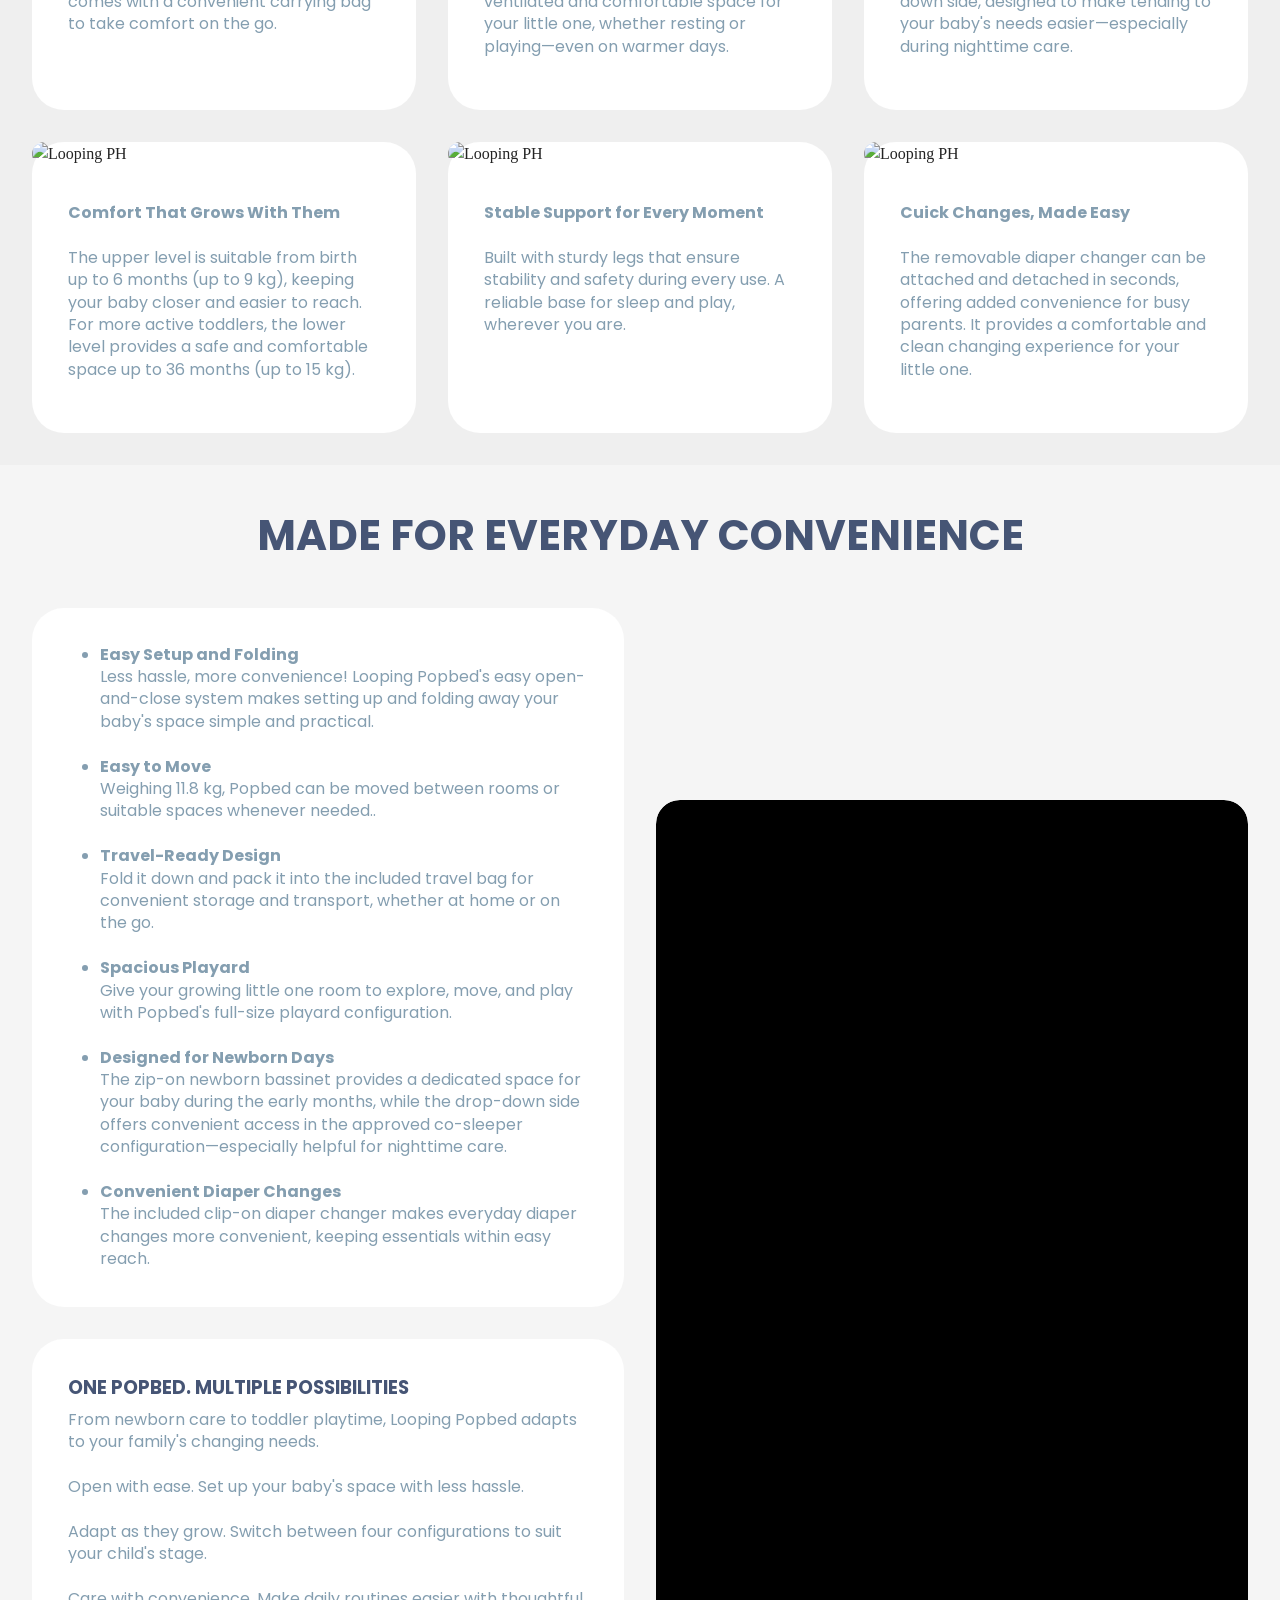
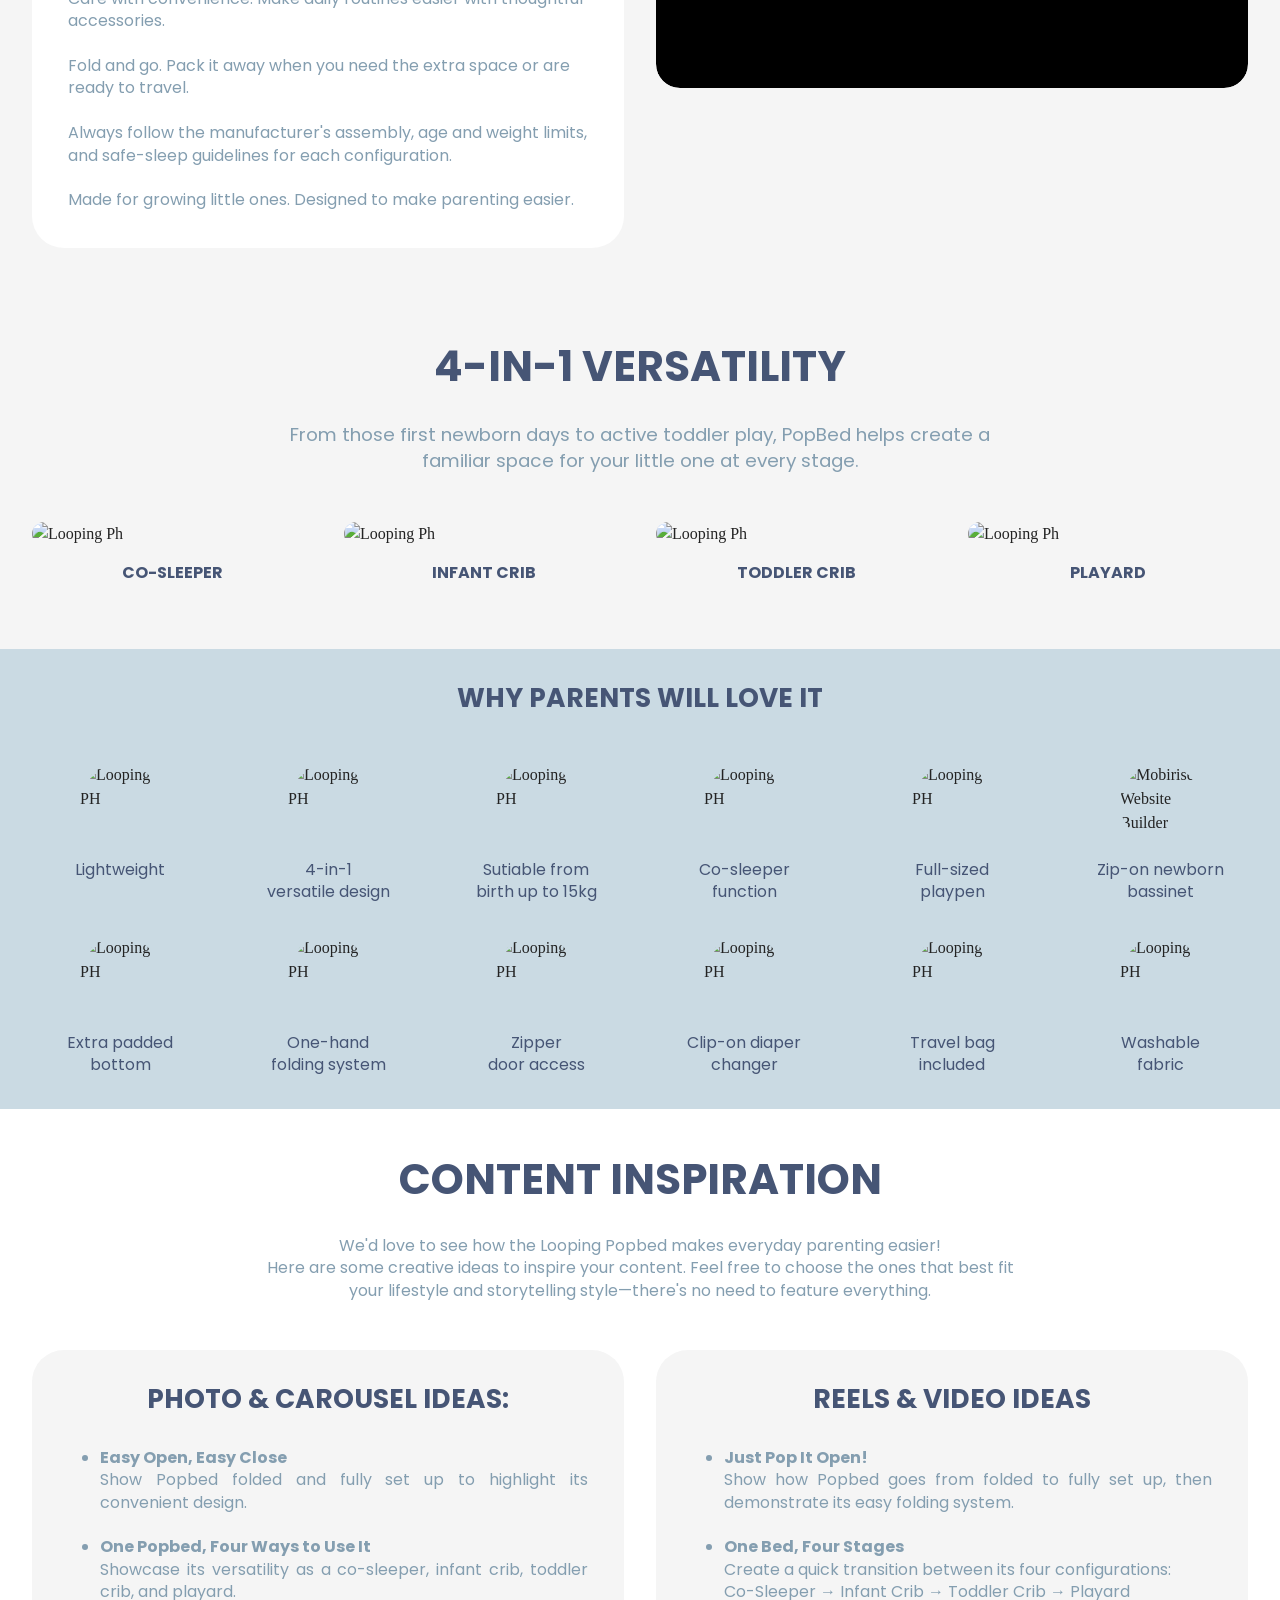
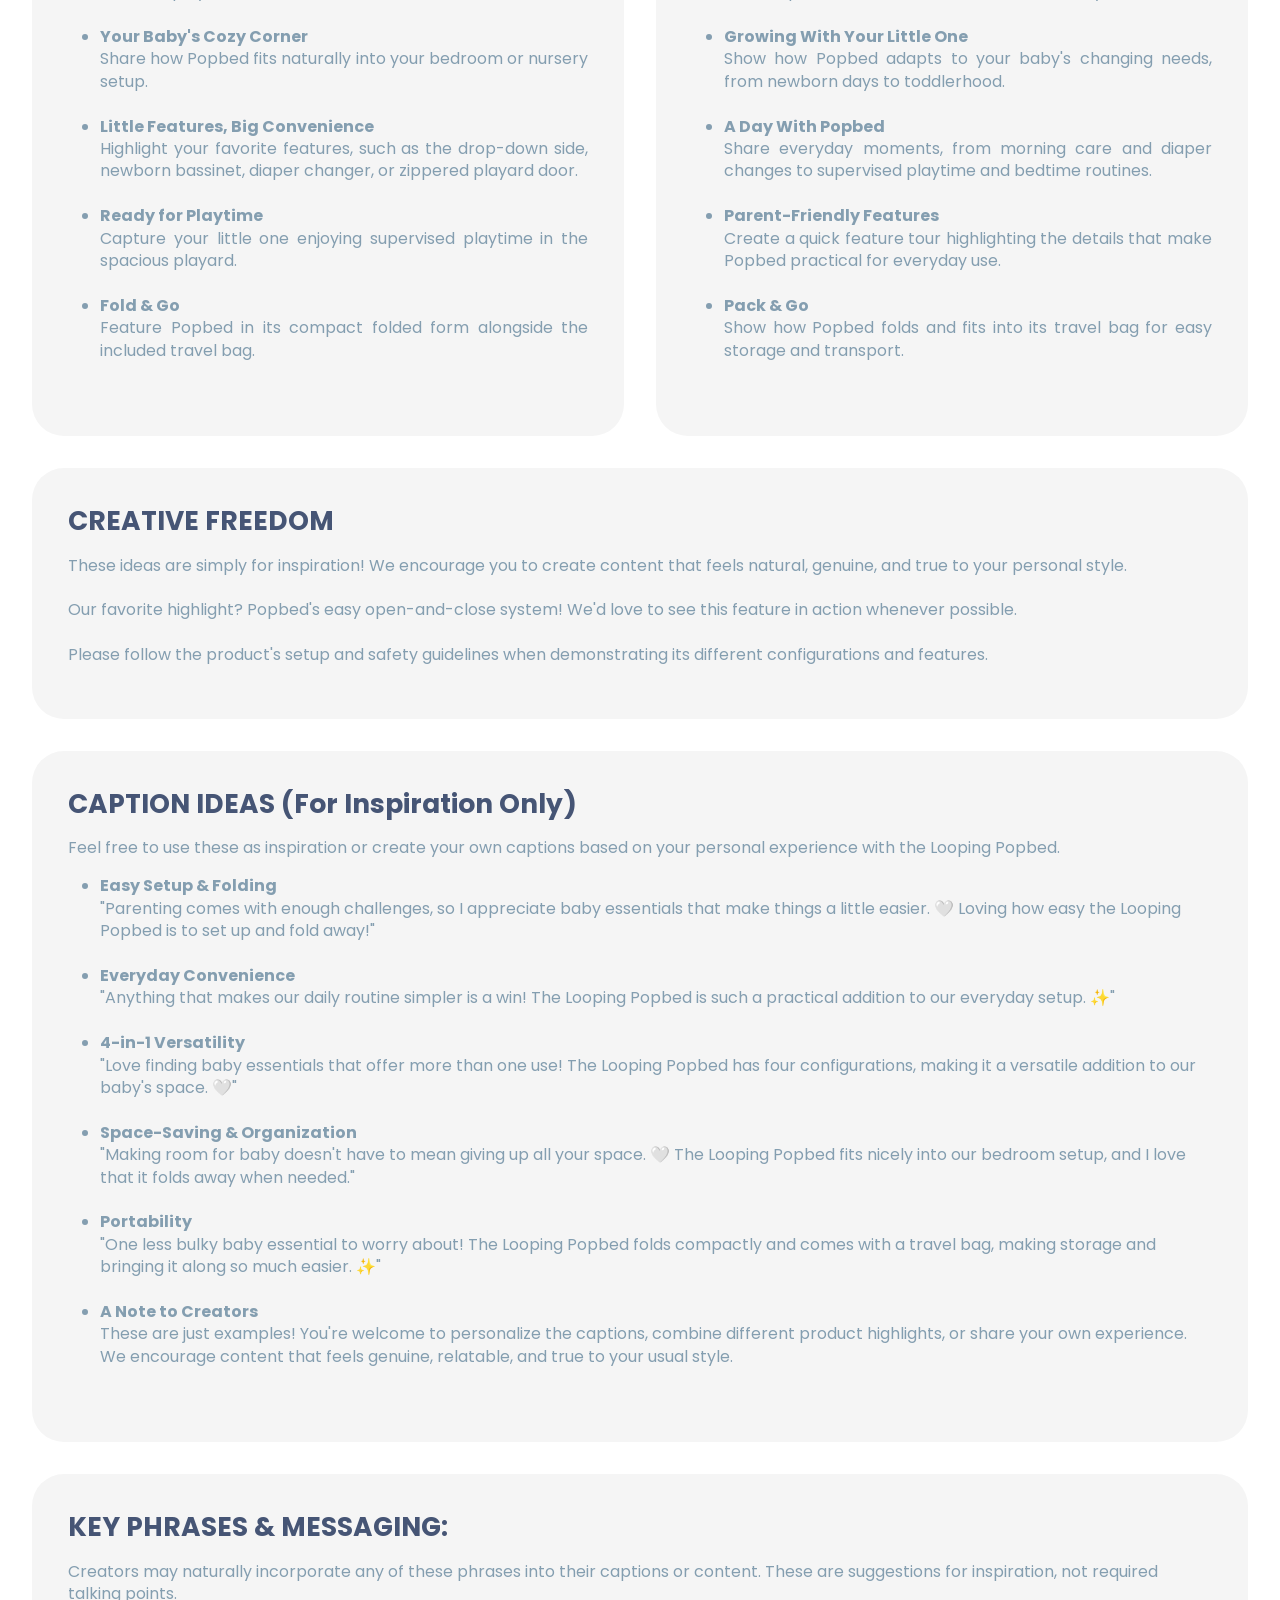
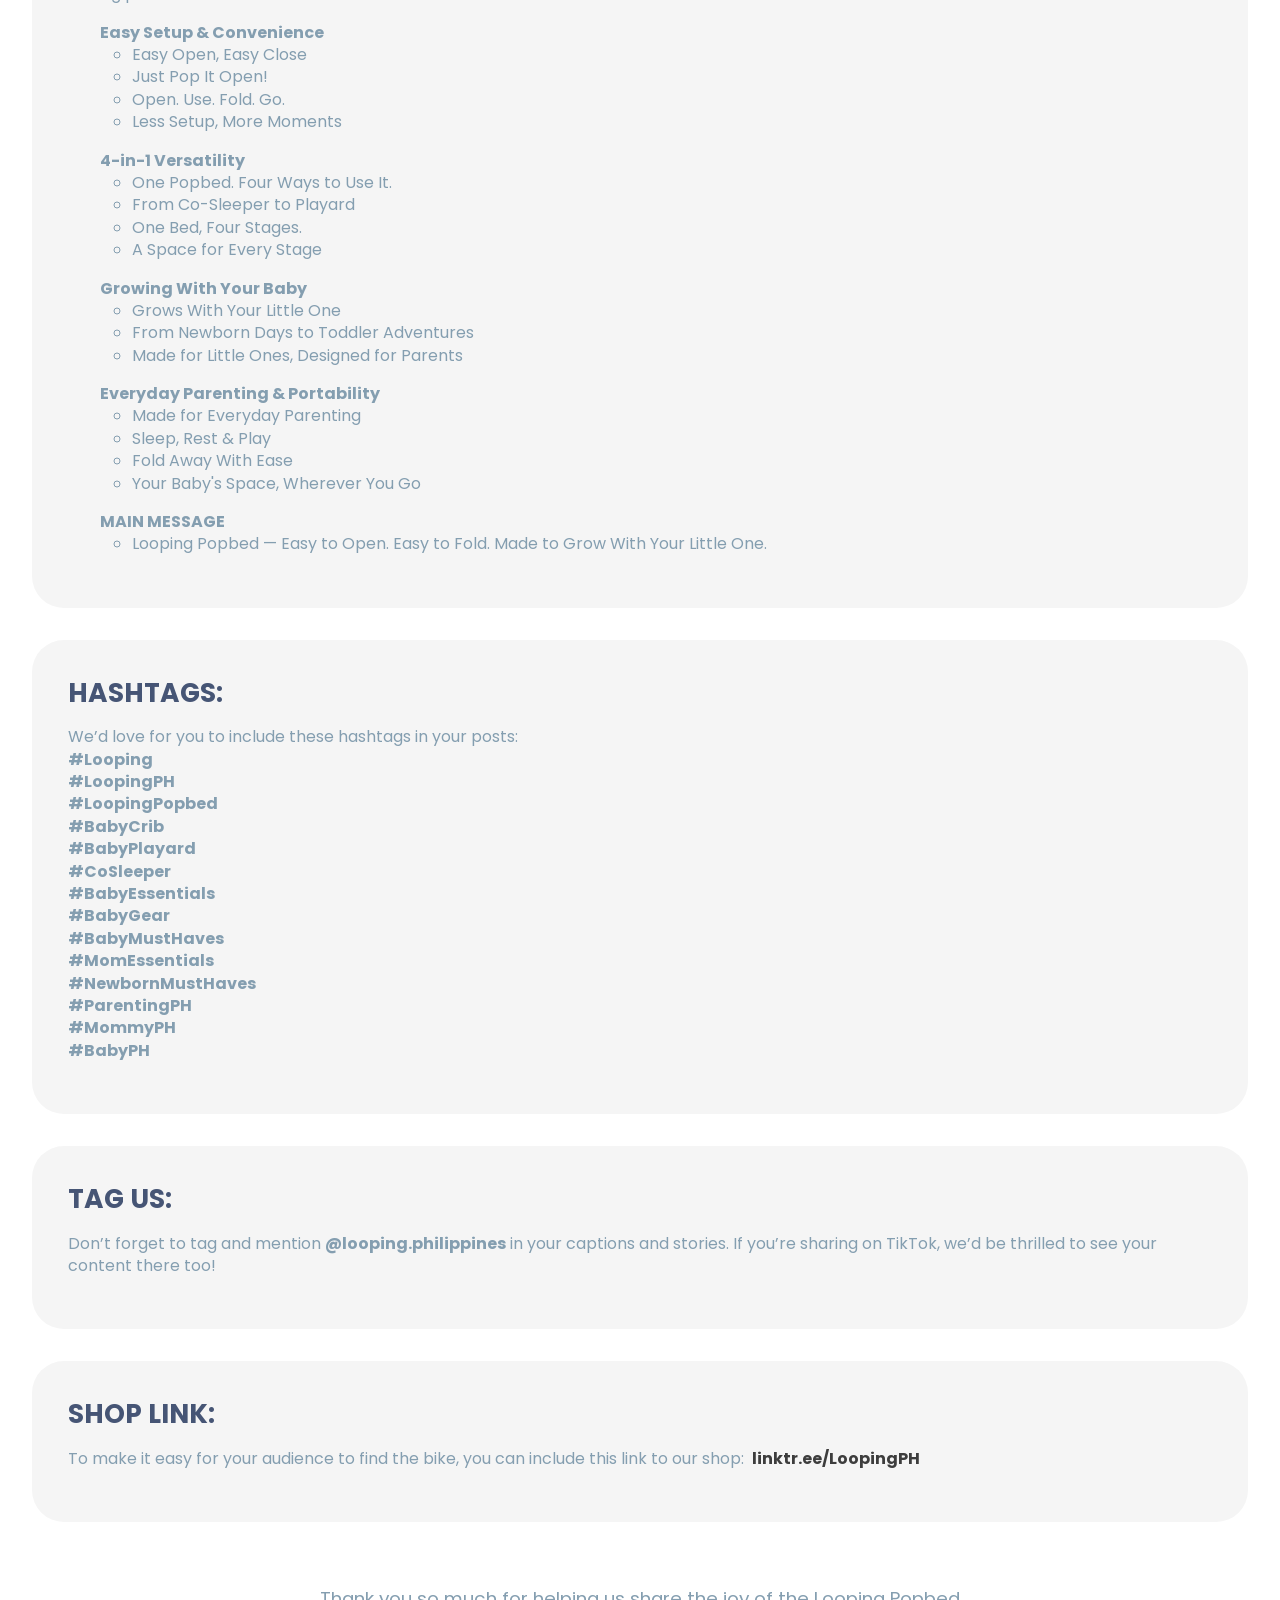
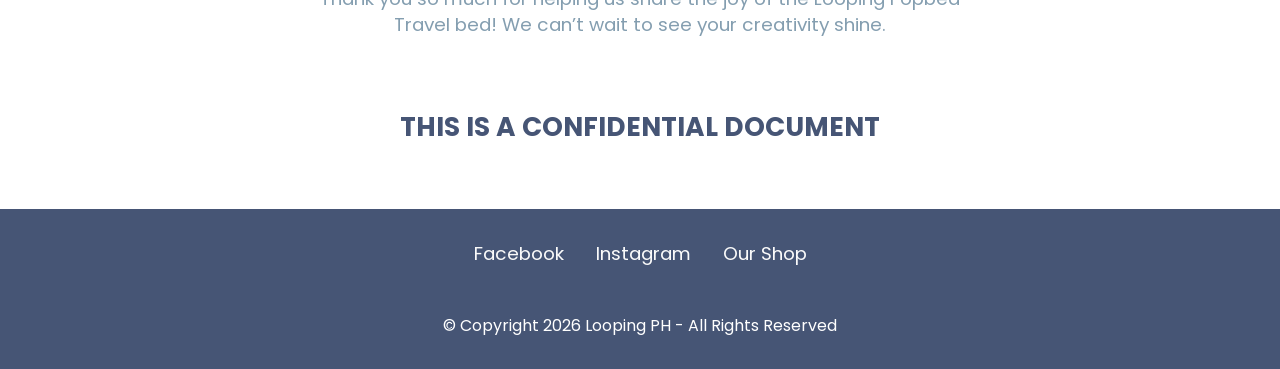
==== commit 9ef3fea2: "Update index.html" ====
--- a/index.html
+++ b/index.html
@@ -175,7 +175,7 @@
 					</div>
 					<div class="item-content">
 						<p class="mbr-text mbr-fonts-style display-7">
-              <strong>Compact Fold. Ready to Go</strong><br><br>
+              <strong>Compact Fold, Ready to Go</strong><br><br>
               PopBed folds in seconds and becomes compact for easy storage or travel. It comes with a convenient carrying bag to take comfort on the go.
             </p>
 					</div>
@@ -215,7 +215,7 @@
 					</div>
 					<div class="item-content">
 						<p class="mbr-text mbr-fonts-style display-7">
-              <strong>Comfort That Grows with Them</strong><br><br>
+              <strong>Comfort That Grows With Them</strong><br><br>
               The upper level is suitable from birth up to 6 months (up to 9 kg), keeping your baby closer and easier to reach. For more active toddlers, the lower level provides a safe and comfortable space up to 36 months (up to 15 kg).
             </p>
 					</div>
@@ -258,7 +258,7 @@
 		<div class="row justify-content-center">
 			<div class="col-md-12 content-head mb-5">
 				<h4 class="mbr-section-title mbr-fonts-style mb-0 display-1">
-          <strong>MADE FOR EVERYDAY USE</strong></h4>
+          <strong>MADE FOR EVERYDAY CONVENIENCE</strong></h4>
 			</div>
 		</div>
 
@@ -321,7 +321,7 @@
                       <br><br>Fold and go. Pack it away when you need the extra space or are ready to travel.<br>
 
                       <br>Always follow the manufacturer's assembly, age and weight limits, and safe-sleep guidelines for each configuration. 
-                      <br>Made for growing little ones. Designed to make parenting easier.
+                      <br><br>Made for growing little ones. Designed to make parenting easier.
 							
               </p>
 						</div>
@@ -727,6 +727,20 @@
     <div class="container"> 
         <div class="row justify-content-center ">
             <div class="col-12 col-lg-12">
+                <div class="item features-without-image col-12 active">
+                    <div class="item-wrapper">
+                        <h5 class="mbr-card-title mbr-fonts-style mt-0 mb-3 display-2">
+                            <strong>CREATIVE FREEDOM</strong>
+                          </h5>
+                        <p class="mbr-text mbr-fonts-style mt-0 mb-3 display-7">
+                         These ideas are simply for inspiration! We encourage you to create content that feels natural, genuine, and true to your personal style.
+                         <br><br>
+                         Our favorite highlight? Popbed's easy open-and-close system! We'd love to see this feature in action whenever possible.
+                         <br><br>
+                         Please follow the product's setup and safety guidelines when demonstrating its different configurations and features.
+                        </p>
+                    </div>
+                </div>
                 <div class="item features-without-image col-12 active">
                     <div class="item-wrapper">
                         <h5 class="mbr-card-title mbr-fonts-style mt-0 mb-3 display-2">
@@ -893,7 +907,8 @@
         <div class="row">
             <div class="row-links">
                 <ul class="header-menu">
-                <li class="header-menu-item mbr-fonts-style display-5"><a href="https://www.facebook.com/loopingph" class="text-white text-primary" target="_blank">Facebook</a></li><li class="header-menu-item mbr-fonts-style display-5"><a href="https://www.instagram.com/looping.philippines/" class="text-white text-primary" target="_blank">Instagram</a></li><li class="header-menu-item mbr-fonts-style display-5"><a href="https://linktr.ee/LoopingPH" class="text-white text-primary" target="_blank">Our Shop</a></li></ul>
+                <li class="header-menu-item mbr-fonts-style display-5">
+                  <a href="https://www.facebook.com/loopingph" class="text-white text-primary" target="_blank">Facebook</a></li><li class="header-menu-item mbr-fonts-style display-5"><a href="https://www.instagram.com/looping.philippines/" class="text-white text-primary" target="_blank">Instagram</a></li><li class="header-menu-item mbr-fonts-style display-5"><a href="https://linktr.ee/LoopingPH" class="text-white text-primary" target="_blank">Our Shop</a></li></ul>
               </div>
             <div class="col-12 mt-4">
                 <p class="mbr-fonts-style copyright display-7">
@@ -913,4 +928,4 @@
   
   
 </body>
-</html>+</html>
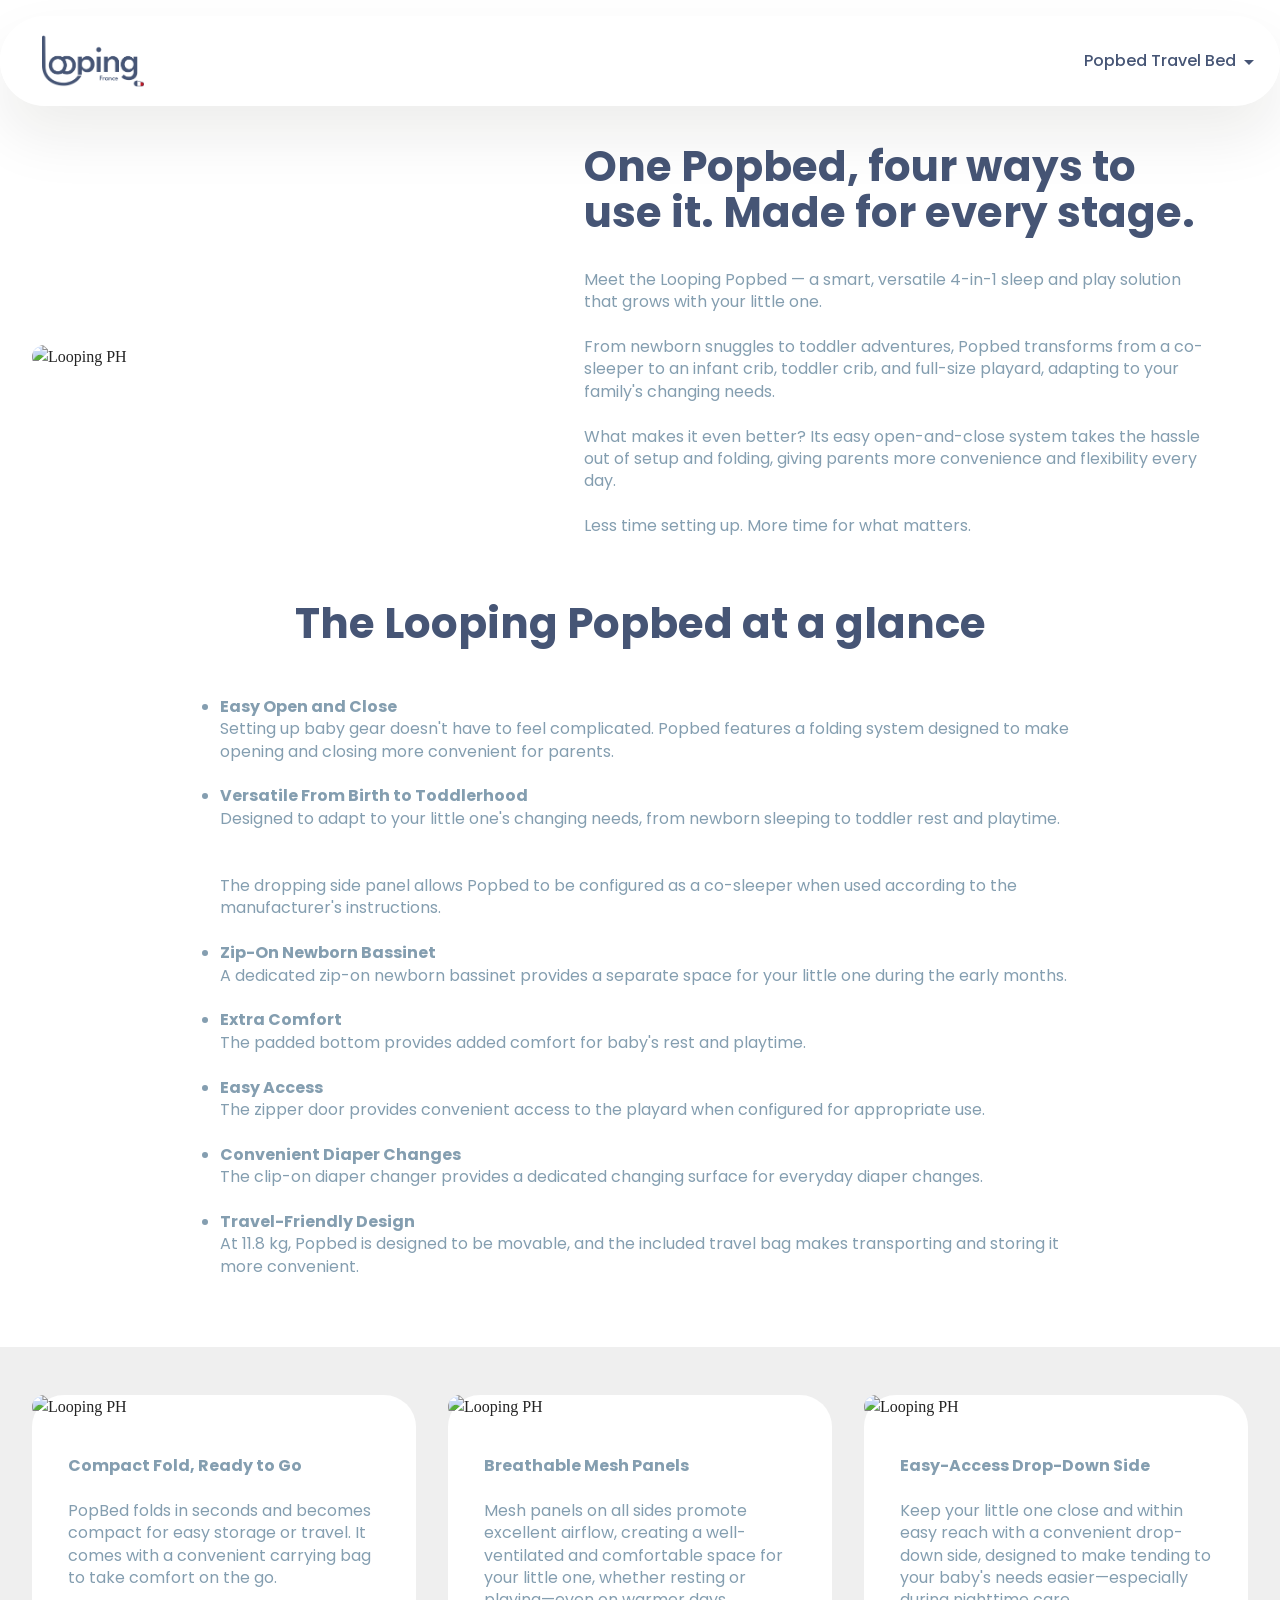
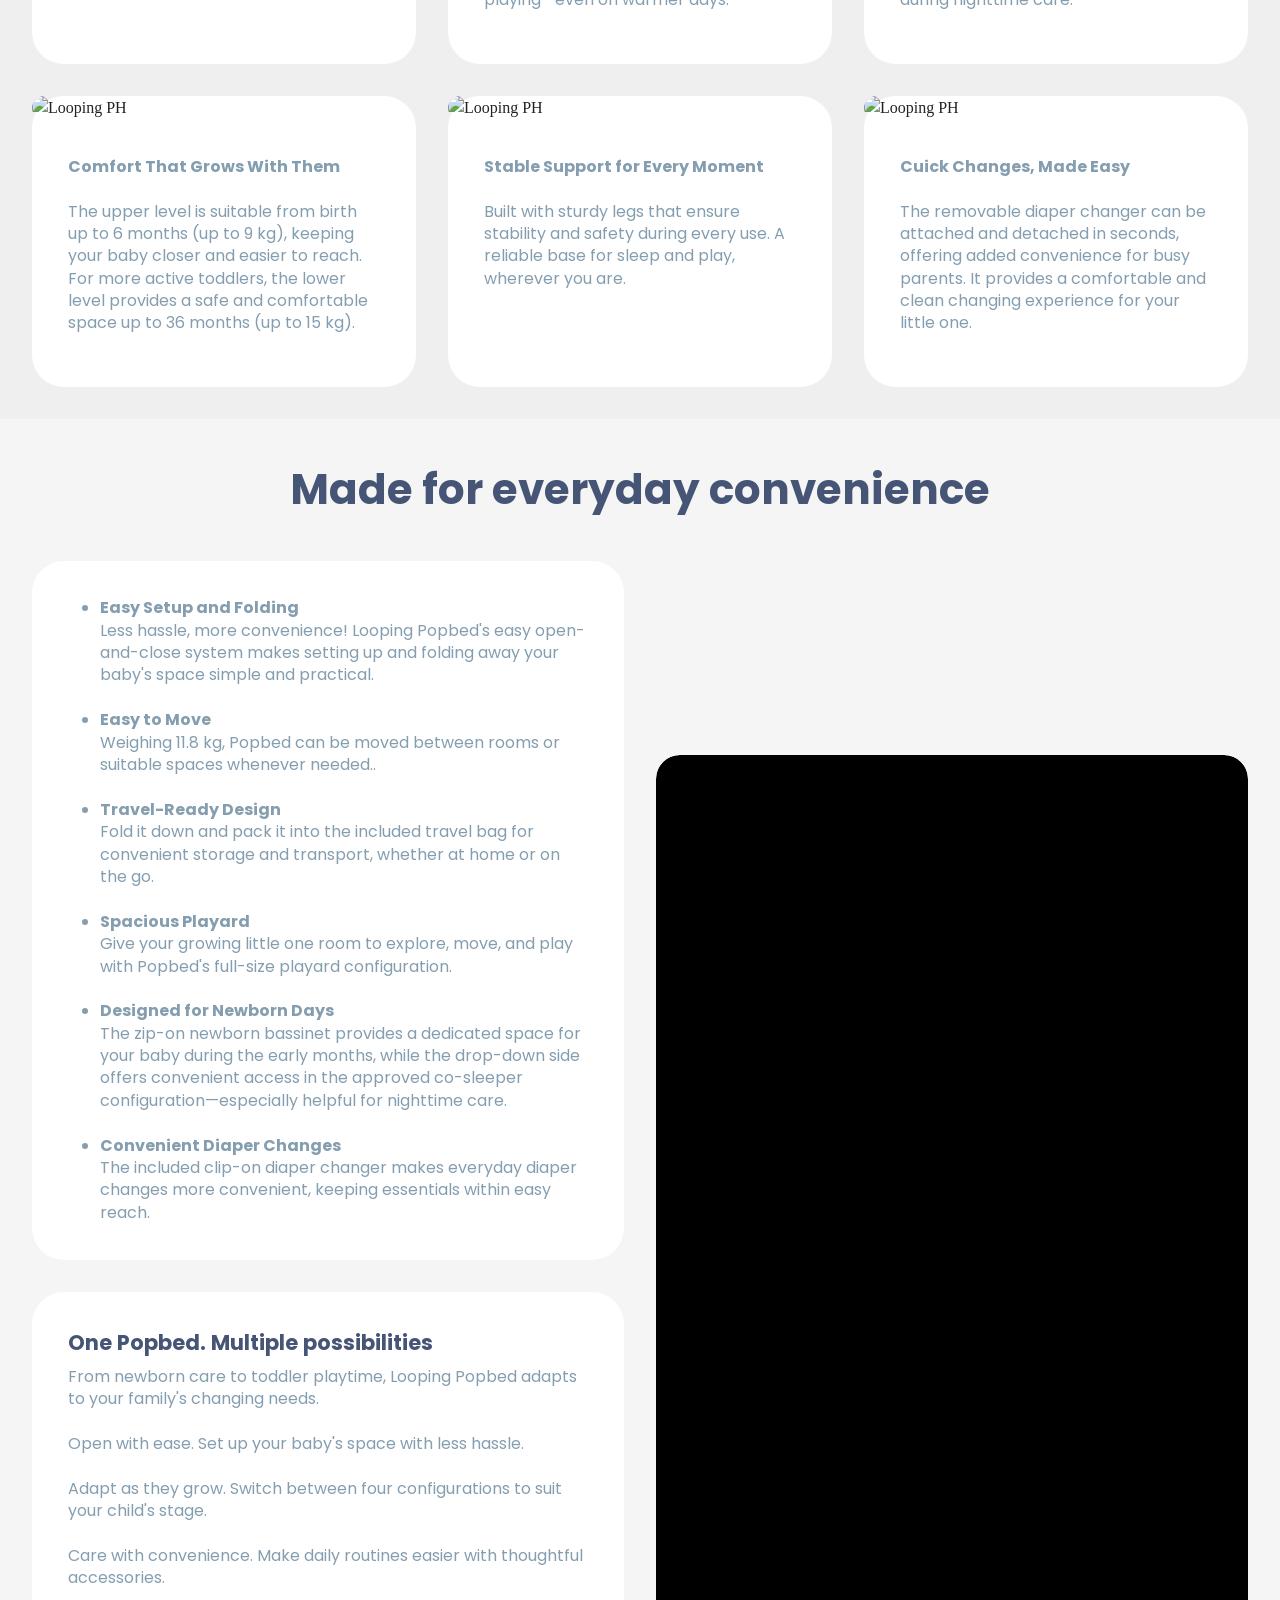
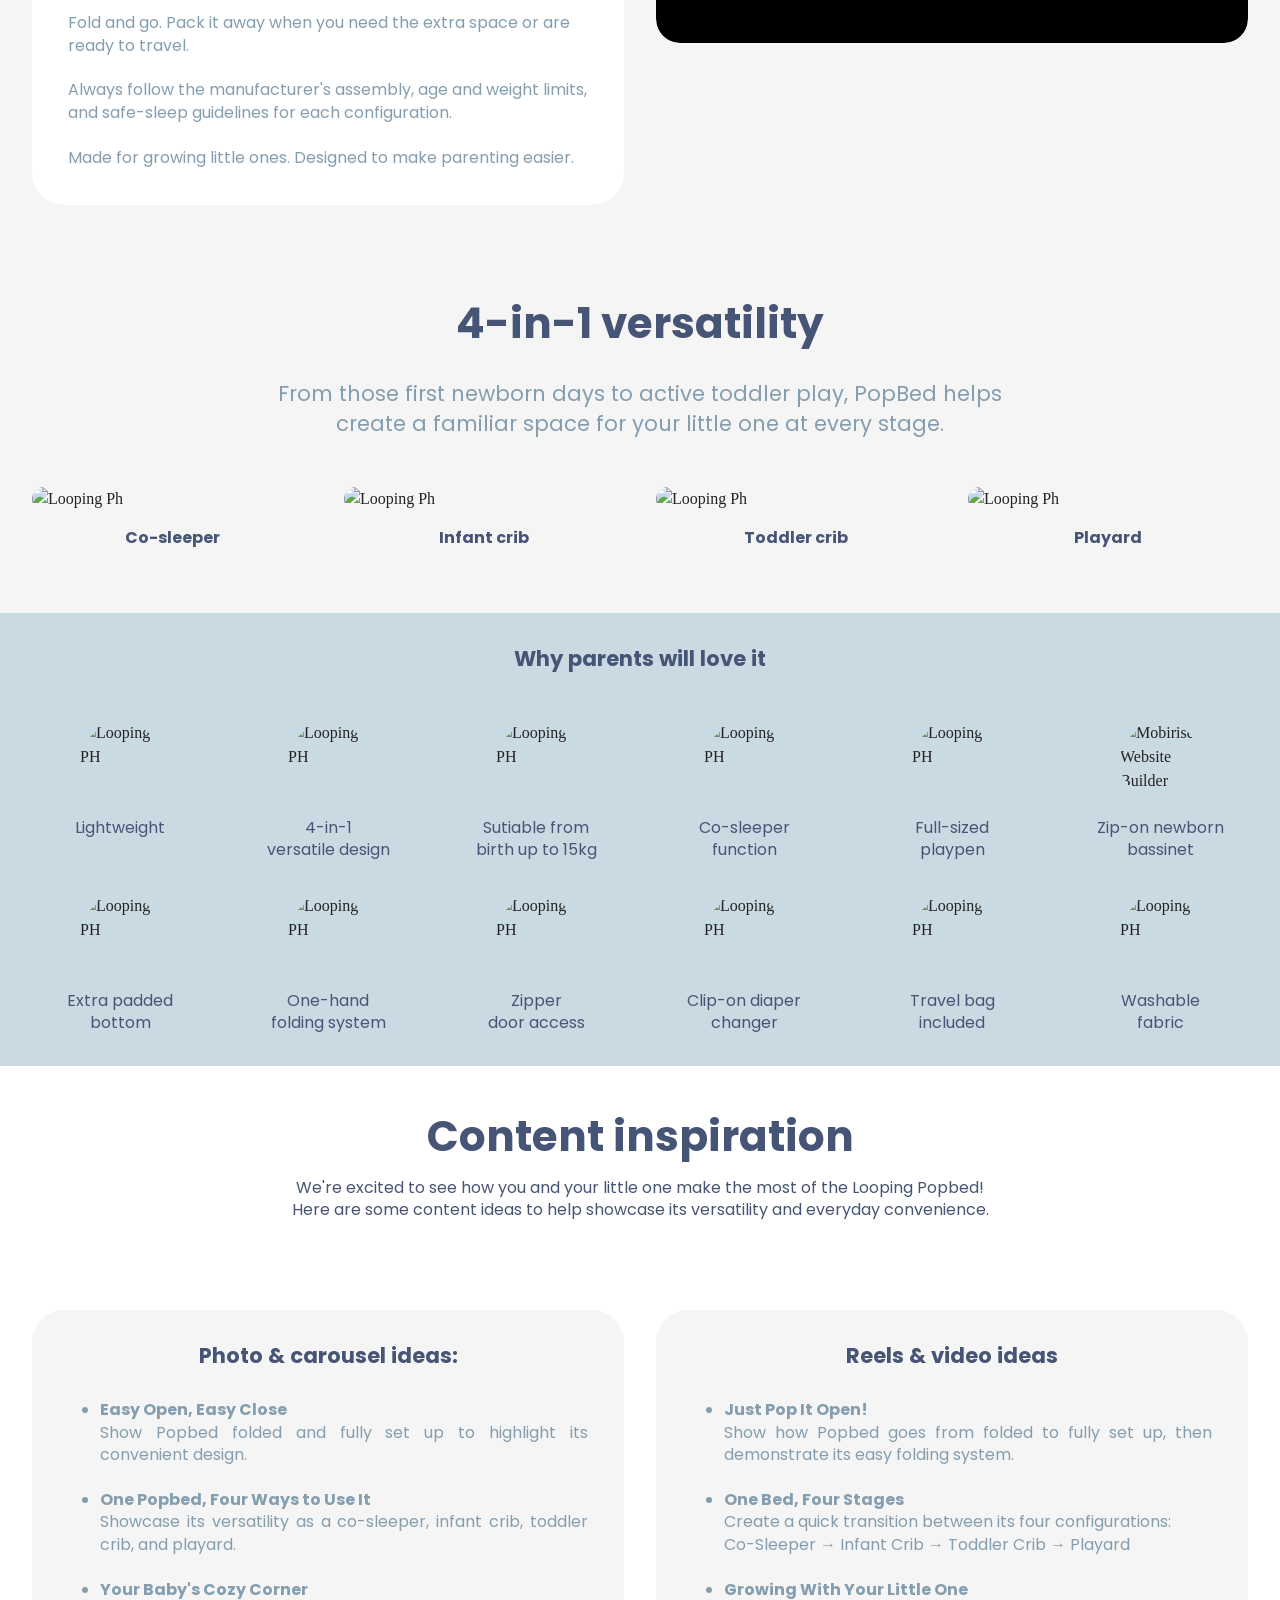
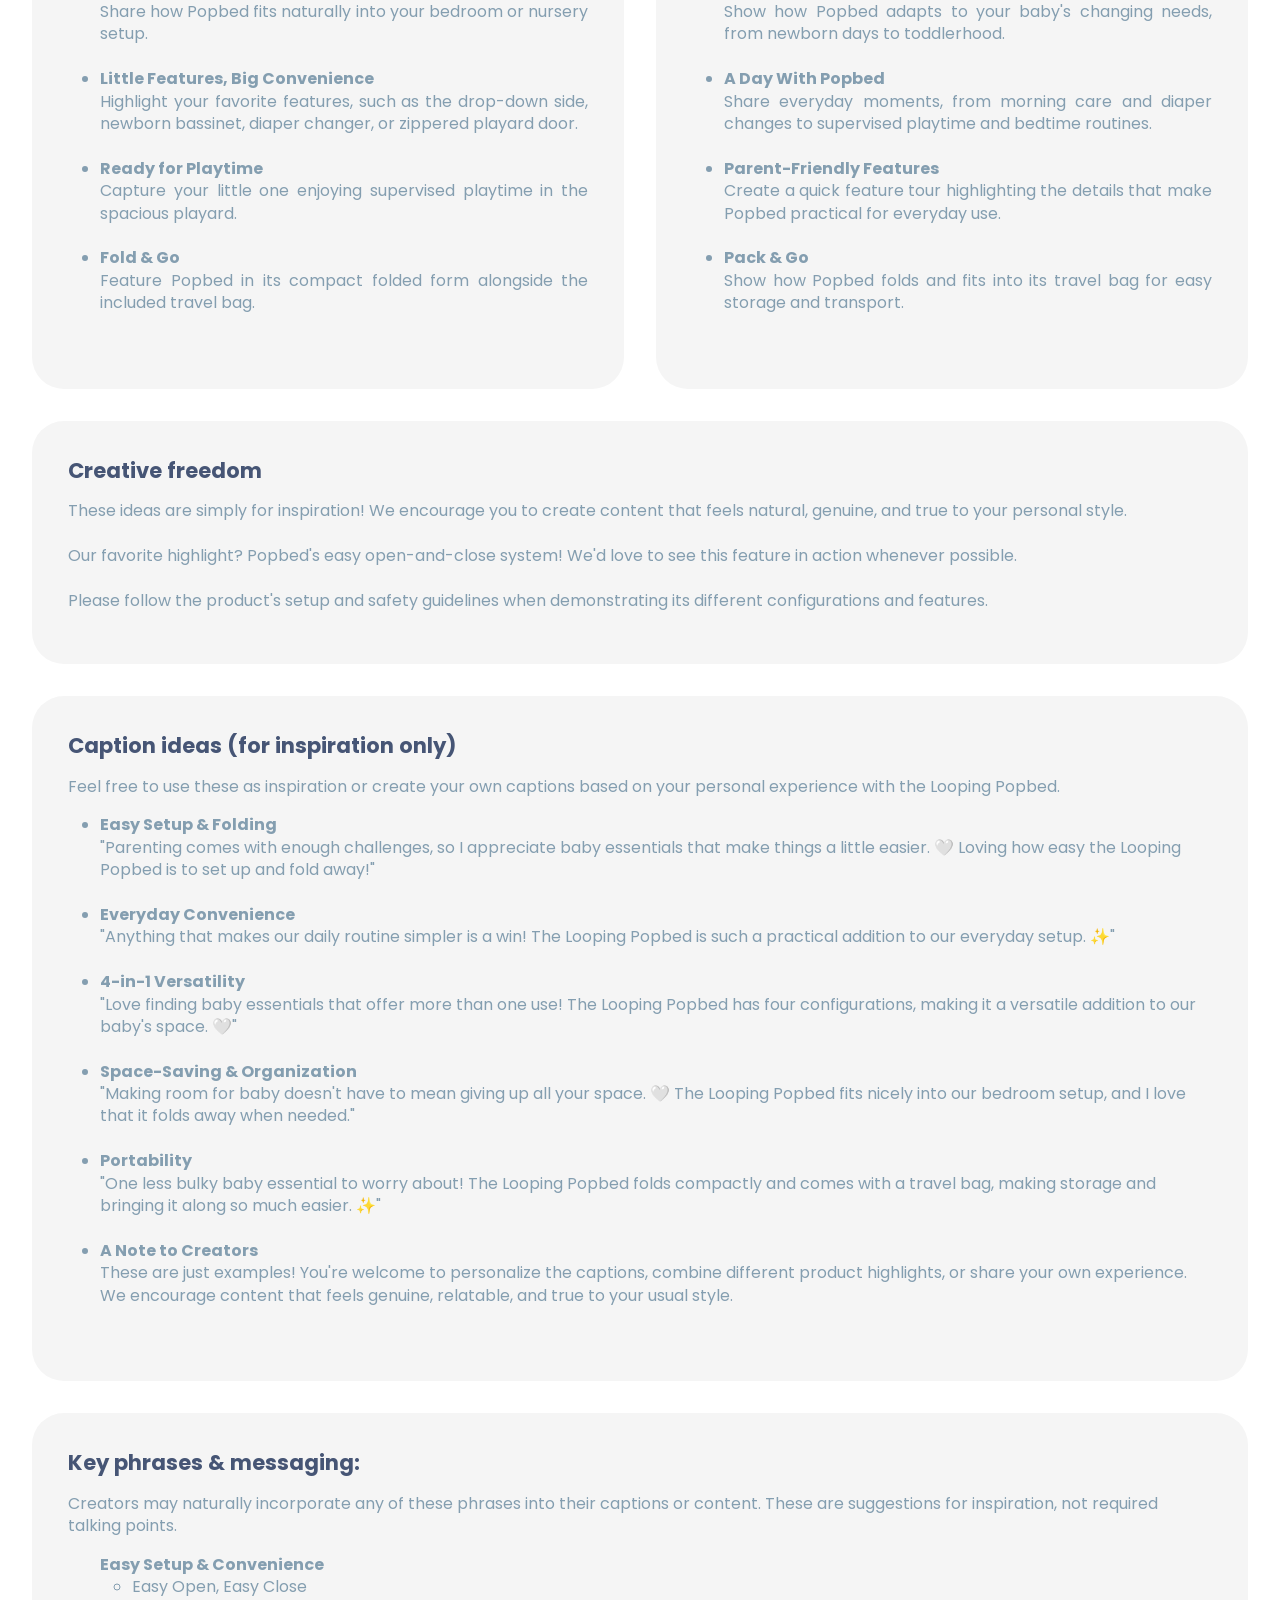
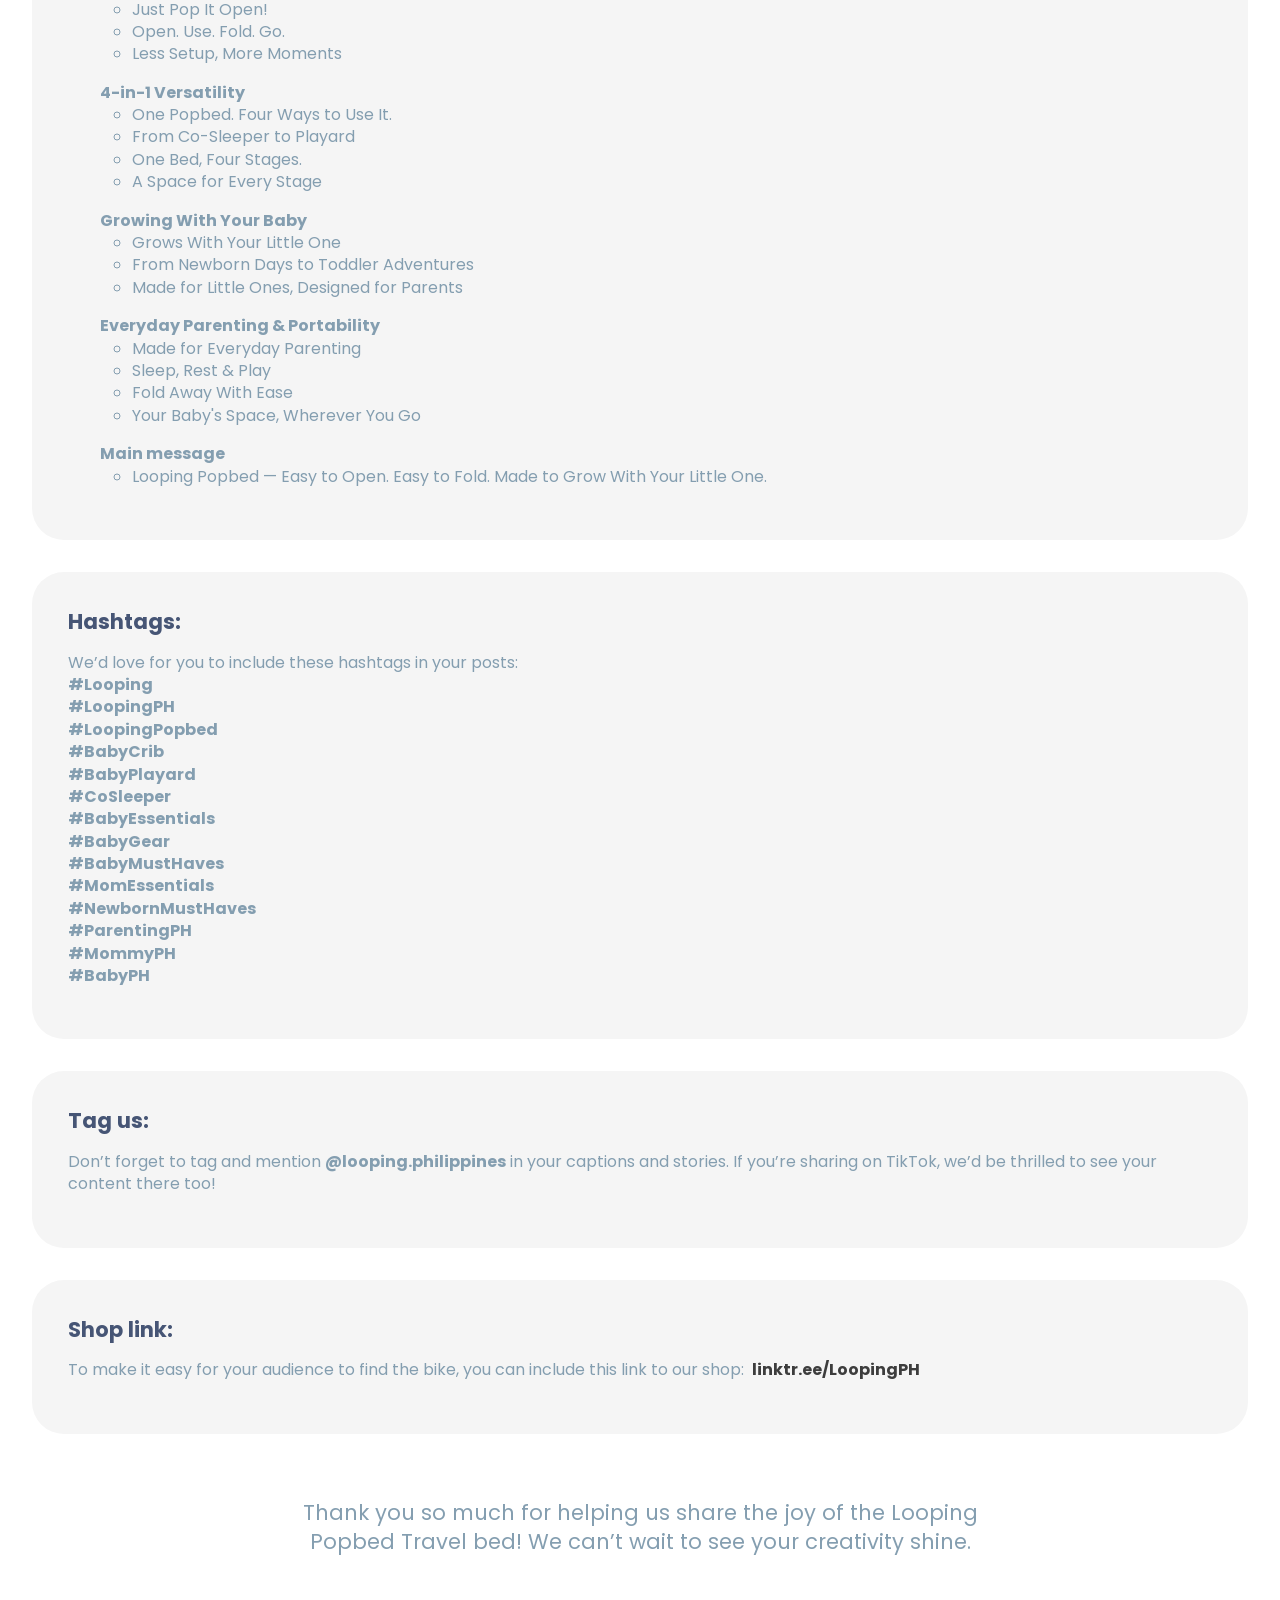
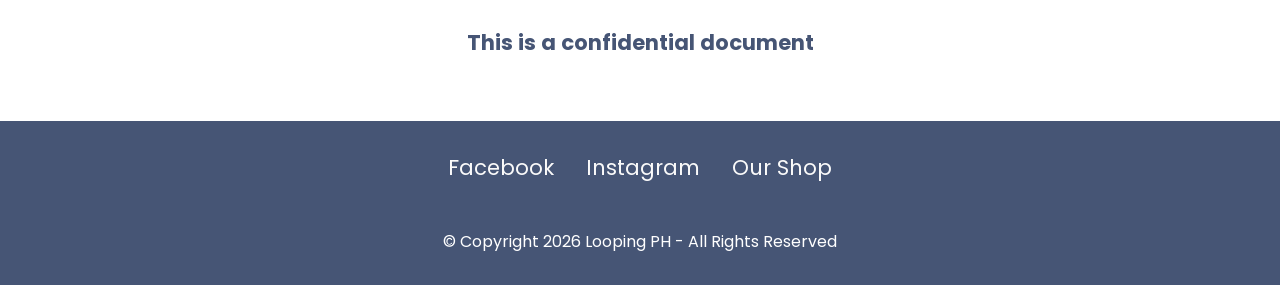
==== commit b0a65582: "Add files via upload" ====
--- a/index.html
+++ b/index.html
@@ -69,7 +69,7 @@
 			<div class="col-12 col-lg col-md-12">
 				<div class="text-wrapper align-left">
 					<h1 class="mbr-section-title mbr-fonts-style mb-4 display-1">
-            <strong>ONE POPBED, FOUR WAYS TO USE IT. MADE FOR EVERY STAGE.</strong>
+            <strong>One Popbed, four ways to use it. Made for every stage.</strong>
           </h1>
 					<p class="mbr-text mbr-fonts-style mb-4 display-7">
             Meet the Looping Popbed — a smart, versatile 4-in-1 sleep and play solution that grows with your little one.
@@ -90,7 +90,7 @@
         <div class="row justify-content-center">
             <div class="title col-md-12 col-lg-12">
                 <h3 class="mbr-section-title mbr-fonts-style align-center mt-0 mb-0 display-1">
-                  <strong>THE LOOPING POPBED AT A GLANCE</strong>
+                  <strong>The Looping Popbed at a glance</strong>
                 </h3>
             </div>
         </div>
@@ -258,7 +258,7 @@
 		<div class="row justify-content-center">
 			<div class="col-md-12 content-head mb-5">
 				<h4 class="mbr-section-title mbr-fonts-style mb-0 display-1">
-          <strong>MADE FOR EVERYDAY CONVENIENCE</strong></h4>
+          <strong>Made for everyday convenience</strong></h4>
 			</div>
 		</div>
 
@@ -307,7 +307,7 @@
 						<div class="item-content">
 							
 							<h4 class="card-title mbr-fonts-style display-5">
-								<strong>ONE POPBED. MULTIPLE POSSIBILITIES</strong>
+								<strong>One Popbed. Multiple possibilities</strong>
 							</h4>
 							<p class="card-text mbr-fonts-style mt-0 mb-0 display-7">
 								      From newborn care to toddler playtime, Looping Popbed adapts to your family's changing needs.
@@ -351,7 +351,7 @@
       <div class="row justify-content-center">
         <div class="col-12 content-head">
           <div class="mbr-section-head mb-5">
-            <h4 class="mbr-section-title mbr-fonts-style align-center mb-0 display-1"><strong>4-IN-1 VERSATILITY</strong></h4>
+            <h4 class="mbr-section-title mbr-fonts-style align-center mb-0 display-1"><strong>4-in-1 versatility</strong></h4>
             <h5 class="mbr-section-subtitle mbr-fonts-style align-center mb-0 mt-4 display-5">From those first newborn days to active toddler play, PopBed helps create a familiar space for your little one at every stage.</h5>
           </div>
         </div>
@@ -365,7 +365,7 @@
             </div>
             <div class="item-content align-left">
               <h5 class="item-title mbr-fonts-style mt-3 mb-3 display-7">
-                <strong>CO-SLEEPER</strong>
+                <strong>Co-sleeper</strong>
               </h5>
             </div>
           </div>
@@ -377,7 +377,7 @@
             </div>
             <div class="item-content align-left">
               <h5 class="item-title mbr-fonts-style mt-3 mb-3 display-7">
-                <strong>INFANT CRIB</strong>
+                <strong>Infant crib</strong>
               </h5>
             </div>
           </div>
@@ -390,7 +390,7 @@
             </div>
             <div class="item-content align-left">
               <h5 class="item-title mbr-fonts-style mt-3 mb-3 display-7">
-                <strong>TODDLER CRIB</strong>
+                <strong>Toddler crib</strong>
               </h5>
             </div>
           </div>
@@ -403,7 +403,7 @@
             </div>
             <div class="item-content align-left">
               <h5 class="item-title mbr-fonts-style mt-3 mb-3 display-7">
-                <strong>PLAYARD</strong>
+                <strong>Playard</strong>
               </h5>
             </div>
           </div>
@@ -420,7 +420,7 @@
     <div class="row justify-content-center mb-5">
       <div class="col-12 content-head">
         <h4 class="mbr-section-title mbr-fonts-style align-center mb-0 display-2">
-          <strong>WHY PARENTS WILL LOVE IT</strong>
+          <strong>Why parents will love it</strong>
         </h4>
       </div>
     </div>
@@ -623,20 +623,34 @@
   </div>
 </section>
 
+
+<section data-bs-version="5.1" class="image3 cid-vyQzAWkL7b" id="image03-68">
+  
+
+  
+  
+
+  <div class="container">
+    <div class="row justify-content-center">
+      <div class="col-12 col-lg-9">
+        <h1 class="mbr-description mbr-fonts-style mb-3 align-center display-1"><strong>Content inspiration</strong></h1>
+        <p class="mbr-description mbr-fonts-style mb-4 align-center display-7">We're excited to see how you and your little one make the most of the Looping Popbed!
+<br>Here are some content ideas to help showcase its versatility and everyday convenience.</p>
+        <div class="image-wrapper">
+          <img class="w-100" src="assets/images/popbed-lifestyle.webp" alt="Looping PH">
+        </div>
+      </div>
+    </div>
+  </div>
+</section>
 
 <!--Content Ideas Sect01-->
 <section data-bs-version="5.1" class="numbers01 cid-v5U3Hzy5hi" id="numbers01-63">
 	<div class="container">
 		<div class="row justify-content-center">
 			<div class="col-12 content-head">
-				<div class="mbr-section-head mb-5">
-					<h4 class="mbr-section-title mbr-fonts-style align-center mb-0 display-1">
-            <strong>CONTENT INSPIRATION</strong>
-          </h4>
-					<h5 class="mbr-section-subtitle mbr-fonts-style align-center mb-0 mt-4 display-7">
-           We'd love to see how the Looping Popbed makes everyday parenting easier!<br>
-           Here are some creative ideas to inspire your content. Feel free to choose the ones that best fit your lifestyle and storytelling style—there's no need to feature everything.
-          </h5>
+				<div class="mbr-section-head">
+					
 				</div>
 			</div>
 		</div>
@@ -645,7 +659,7 @@
 				<div class="item-wrapper">
 					<div class="item-content">
 						<h4 class="card-title mbr-fonts-style display-2">
-              <strong>PHOTO &amp; CAROUSEL IDEAS:</strong>
+              <strong>Photo &amp; carousel ideas:</strong>
             </h4>
 						<ul class="card-text mbr-fonts-style mt-0 mb-3 display-7"><br>
 
@@ -683,7 +697,7 @@
 				<div class="item-wrapper">
 					<div class="item-content">
 						<h4 class="card-title mbr-fonts-style display-2">
-              <strong>REELS &amp; VIDEO IDEAS</strong>
+              <strong>Reels &amp; video ideas</strong>
             </h4>
 
 						<ul class="card-text mbr-fonts-style mt-0 mb-3 display-7"><br>
@@ -730,7 +744,7 @@
                 <div class="item features-without-image col-12 active">
                     <div class="item-wrapper">
                         <h5 class="mbr-card-title mbr-fonts-style mt-0 mb-3 display-2">
-                            <strong>CREATIVE FREEDOM</strong>
+                            <strong>Creative freedom</strong>
                           </h5>
                         <p class="mbr-text mbr-fonts-style mt-0 mb-3 display-7">
                          These ideas are simply for inspiration! We encourage you to create content that feels natural, genuine, and true to your personal style.
@@ -744,7 +758,7 @@
                 <div class="item features-without-image col-12 active">
                     <div class="item-wrapper">
                         <h5 class="mbr-card-title mbr-fonts-style mt-0 mb-3 display-2">
-                            <strong>CAPTION IDEAS (For Inspiration Only)</strong>
+                            <strong>Caption ideas (for inspiration only)</strong>
                           </h5>
                         <p class="mbr-text mbr-fonts-style mt-0 mb-3 display-7">
                           Feel free to use these as inspiration or create your own captions based on your personal experience with the Looping Popbed.
@@ -783,7 +797,7 @@
                 <div class="item features-without-image col-12">
                     <div class="item-wrapper">
                         <h5 class="mbr-card-title mbr-fonts-style mt-0 mb-3 display-2">
-                          <strong>KEY PHRASES &amp; MESSAGING:&nbsp;</strong></h5>
+                          <strong>Key phrases &amp; messaging:&nbsp;</strong></h5>
                          
                           <p class="mbr-text mbr-fonts-style mt-0 mb-3 display-7">
                           Creators may naturally incorporate any of these phrases into their captions or content. These are suggestions for inspiration, not required talking points.
@@ -822,7 +836,7 @@
                                   <li>Your Baby's Space, Wherever You Go</li>
                               </ul>
 
-                            <strong>MAIN MESSAGE</strong>
+                            <strong>Main message</strong>
                               <ul class="mbr-text mbr-fonts-style mt-0 mb-3 display-7">
                                   <li>Looping Popbed — Easy to Open. Easy to Fold. Made to Grow With Your Little One.</li>
                               </ul>
@@ -833,7 +847,7 @@
                 </div>
                 <div class="item features-without-image col-12">
                     <div class="item-wrapper">
-                        <h5 class="mbr-card-title mbr-fonts-style mt-0 mb-3 display-2"><strong>HASHTAGS:</strong></h5>
+                        <h5 class="mbr-card-title mbr-fonts-style mt-0 mb-3 display-2"><strong>Hashtags:</strong></h5>
                         <p class="mbr-text mbr-fonts-style mt-0 mb-3 display-7">
                           We’d love for you to include these hashtags in your posts:
                           <strong>
@@ -856,7 +870,7 @@
                     </div>
                 </div><div class="item features-without-image col-12">
                     <div class="item-wrapper">
-                        <h5 class="mbr-card-title mbr-fonts-style mt-0 mb-3 display-2"><strong>TAG US:</strong></h5>
+                        <h5 class="mbr-card-title mbr-fonts-style mt-0 mb-3 display-2"><strong>Tag us:</strong></h5>
                         <p class="mbr-text mbr-fonts-style mt-0 mb-3 display-7">
                           Don’t forget to tag and mention <strong>@looping.philippines</strong> in your captions and stories. If you’re sharing on TikTok, we’d be thrilled to see your content there too!<br>
                         </p>
@@ -864,7 +878,7 @@
                 </div><div class="item features-without-image col-12">
                     <div class="item-wrapper">
                         <h5 class="mbr-card-title mbr-fonts-style mt-0 mb-3 display-2">
-                          <strong>SHOP LINK:</strong>
+                          <strong>Shop link:</strong>
                         </h5>
                         <p class="mbr-text mbr-fonts-style mt-0 mb-3 display-7">
                           To make it easy for your audience to find the bike, you can include this link to our shop:&nbsp;&nbsp;<a href="https://linktr.ee/LoopingPH" class="text-info text-primary" target="_blank"><strong style="">linktr.ee/LoopingPH</strong></a>
@@ -894,7 +908,7 @@
     <div class="container">
         <div class="row justify-content-center">
             <div class="title col-md-12 col-lg-12">
-                <h3 class="mbr-section-title mbr-fonts-style align-center mt-0 mb-0 display-2"><strong>THIS IS A CONFIDENTIAL DOCUMENT</strong></h3>
+                <h3 class="mbr-section-title mbr-fonts-style align-center mt-0 mb-0 display-2"><strong>This is a confidential document</strong></h3>
                 
                 
             </div>
@@ -928,4 +942,4 @@
   
   
 </body>
-</html>
+</html>
--- a/assets/mobirise/css/mbr-additional.css
+++ b/assets/mobirise/css/mbr-additional.css
@@ -30,11 +30,11 @@
 }
 .display-2 {
   font-family: 'Poppins', sans-serif;
-  font-size: 1.8rem;
+  font-size: 1.4rem;
   line-height: 1;
 }
 .display-2 > .mbr-iconfont {
-  font-size: 2.25rem;
+  font-size: 1.75rem;
 }
 .display-4 {
   font-family: 'Poppins', sans-serif;
@@ -46,11 +46,11 @@
 }
 .display-5 {
   font-family: 'Poppins', sans-serif;
-  font-size: 1.2rem;
+  font-size: 1.4rem;
   line-height: 1.5;
 }
 .display-5 > .mbr-iconfont {
-  font-size: 1.5rem;
+  font-size: 1.75rem;
 }
 .display-7 {
   font-family: 'Poppins', sans-serif;
@@ -77,9 +77,9 @@
     line-height: calc( 1.1 * (1.7rem + (3 - 1.7) * ((100vw - 20rem) / (48 - 20))));
   }
   .display-2 {
-    font-size: 1.44rem;
-    font-size: calc( 1.28rem + (1.8 - 1.28) * ((100vw - 20rem) / (48 - 20)));
-    line-height: calc( 1.3 * (1.28rem + (1.8 - 1.28) * ((100vw - 20rem) / (48 - 20))));
+    font-size: 1.12rem;
+    font-size: calc( 1.14rem + (1.4 - 1.14) * ((100vw - 20rem) / (48 - 20)));
+    line-height: calc( 1.3 * (1.14rem + (1.4 - 1.14) * ((100vw - 20rem) / (48 - 20))));
   }
   .display-4 {
     font-size: 0.8rem;
@@ -87,9 +87,9 @@
     line-height: calc( 1.4 * (1rem + (1 - 1) * ((100vw - 20rem) / (48 - 20))));
   }
   .display-5 {
-    font-size: 0.96rem;
-    font-size: calc( 1.07rem + (1.2 - 1.07) * ((100vw - 20rem) / (48 - 20)));
-    line-height: calc( 1.4 * (1.07rem + (1.2 - 1.07) * ((100vw - 20rem) / (48 - 20))));
+    font-size: 1.12rem;
+    font-size: calc( 1.14rem + (1.4 - 1.14) * ((100vw - 20rem) / (48 - 20)));
+    line-height: calc( 1.4 * (1.14rem + (1.4 - 1.14) * ((100vw - 20rem) / (48 - 20))));
   }
   .display-7 {
     font-size: 0.8rem;
@@ -104,9 +104,9 @@
     line-height: calc( 1.1 * (1.7rem + (3 - 1.7) * ((100vw - 62rem) / (87 - 62))));
   }
   .display-2 {
-    font-size: 1.44rem;
-    font-size: calc( 1.28rem + (1.8 - 1.28) * ((100vw - 62rem) / (87 - 62)));
-    line-height: calc( 1.3 * (1.28rem + (1.8 - 1.28) * ((100vw - 62rem) / (87 - 62))));
+    font-size: 1.12rem;
+    font-size: calc( 1.14rem + (1.4 - 1.14) * ((100vw - 62rem) / (87 - 62)));
+    line-height: calc( 1.3 * (1.14rem + (1.4 - 1.14) * ((100vw - 62rem) / (87 - 62))));
   }
   .display-4 {
     font-size: 0.8rem;
@@ -114,9 +114,9 @@
     line-height: calc( 1.4 * (1rem + (1 - 1) * ((100vw - 62rem) / (87 - 62))));
   }
   .display-5 {
-    font-size: 0.96rem;
-    font-size: calc( 1.07rem + (1.2 - 1.07) * ((100vw - 62rem) / (87 - 62)));
-    line-height: calc( 1.4 * (1.07rem + (1.2 - 1.07) * ((100vw - 62rem) / (87 - 62))));
+    font-size: 1.12rem;
+    font-size: calc( 1.14rem + (1.4 - 1.14) * ((100vw - 62rem) / (87 - 62)));
+    line-height: calc( 1.4 * (1.14rem + (1.4 - 1.14) * ((100vw - 62rem) / (87 - 62))));
   }
   .display-7 {
     font-size: 0.8rem;
@@ -1381,12 +1381,93 @@
 }
 .cid-v5SNuvvaeD .mbr-section-title {
   color: #465575;
-  text-align: center;
+  text-align: left;
 }
 .cid-v5SNuvvaeD .mbr-text,
 .cid-v5SNuvvaeD .mbr-section-btn {
   color: #849eb0;
-  text-align: center;
+  text-align: left;
+}
+.cid-vyE8SZdg7T {
+  padding-top: 3rem;
+  padding-bottom: 1rem;
+  background-color: #f5f5f5;
+}
+.cid-vyE8SZdg7T .mbr-fallback-image.disabled {
+  display: none;
+}
+.cid-vyE8SZdg7T .mbr-fallback-image {
+  display: block;
+  background-size: cover;
+  background-position: center center;
+  width: 100%;
+  height: 100%;
+  position: absolute;
+  top: 0;
+}
+.cid-vyE8SZdg7T .item-mb {
+  margin-bottom: 2rem;
+}
+@media (max-width: 767px) {
+  .cid-vyE8SZdg7T .item-mb {
+    margin-bottom: 1rem;
+  }
+}
+.cid-vyE8SZdg7T .item-wrapper {
+  background: #ffffff;
+  padding: 2.25rem;
+  height: 100%;
+  display: flex;
+  flex-direction: column;
+}
+@media (min-width: 992px) and (max-width: 1200px) {
+  .cid-vyE8SZdg7T .item-wrapper {
+    padding: 2rem 1.5rem;
+    margin-bottom: 0rem;
+  }
+}
+@media (max-width: 767px) {
+  .cid-vyE8SZdg7T .item-wrapper {
+    padding: 2rem 1.5rem;
+    margin-bottom: 1rem;
+  }
+}
+.cid-vyE8SZdg7T .mbr-iconfont {
+  display: inline-flex;
+  font-size: 3rem;
+  color: #2e481a;
+  margin-bottom: 1rem;
+  width: 80px;
+  justify-content: center;
+  align-items: center;
+  background: #9fe870;
+  height: 80px;
+  border-radius: 50%;
+}
+.cid-vyE8SZdg7T .mbr-section-title {
+  color: #465575;
+}
+.cid-vyE8SZdg7T .mbr-section-subtitle {
+  color: #ffffff;
+}
+.cid-vyE8SZdg7T .card-box {
+  display: flex;
+  flex-direction: column;
+  height: 100%;
+}
+.cid-vyE8SZdg7T .card-box .item-footer {
+  margin-top: auto;
+}
+.cid-vyE8SZdg7T .content-head {
+  max-width: 800px;
+}
+.cid-vyE8SZdg7T .card-text,
+.cid-vyE8SZdg7T .item .mbr-section-btn {
+  color: #849eb0;
+}
+.cid-vyE8SZdg7T .card-title,
+.cid-vyE8SZdg7T .iconfont-wrapper {
+  color: #465575;
 }
 .cid-v5vz8Pa4uT {
   padding-top: 2rem;
@@ -1749,8 +1830,31 @@
 .cid-v5SNz7cJAl .link {
   text-align: center;
 }
+.cid-vyQzAWkL7b {
+  padding-top: 3rem;
+  padding-bottom: 0rem;
+  background-color: #ffffff;
+}
+.cid-vyQzAWkL7b .mbr-fallback-image.disabled {
+  display: none;
+}
+.cid-vyQzAWkL7b .mbr-fallback-image {
+  display: block;
+  background-size: cover;
+  background-position: center center;
+  width: 100%;
+  height: 100%;
+  position: absolute;
+  top: 0;
+}
+.cid-vyQzAWkL7b .row {
+  flex-direction: row-reverse;
+}
+.cid-vyQzAWkL7b .mbr-description {
+  color: #465575;
+}
 .cid-v5U3Hzy5hi {
-  padding-top: 3rem;
+  padding-top: 2rem;
   padding-bottom: 0rem;
   background-color: #ffffff;
 }
--- a/assets/mobirise/css/mbr-additional.css
+++ b/assets/mobirise/css/mbr-additional.css
@@ -30,11 +30,11 @@
 }
 .display-2 {
   font-family: 'Poppins', sans-serif;
-  font-size: 1.8rem;
+  font-size: 1.4rem;
   line-height: 1;
 }
 .display-2 > .mbr-iconfont {
-  font-size: 2.25rem;
+  font-size: 1.75rem;
 }
 .display-4 {
   font-family: 'Poppins', sans-serif;
@@ -46,11 +46,11 @@
 }
 .display-5 {
   font-family: 'Poppins', sans-serif;
-  font-size: 1.2rem;
+  font-size: 1.4rem;
   line-height: 1.5;
 }
 .display-5 > .mbr-iconfont {
-  font-size: 1.5rem;
+  font-size: 1.75rem;
 }
 .display-7 {
   font-family: 'Poppins', sans-serif;
@@ -77,9 +77,9 @@
     line-height: calc( 1.1 * (1.7rem + (3 - 1.7) * ((100vw - 20rem) / (48 - 20))));
   }
   .display-2 {
-    font-size: 1.44rem;
-    font-size: calc( 1.28rem + (1.8 - 1.28) * ((100vw - 20rem) / (48 - 20)));
-    line-height: calc( 1.3 * (1.28rem + (1.8 - 1.28) * ((100vw - 20rem) / (48 - 20))));
+    font-size: 1.12rem;
+    font-size: calc( 1.14rem + (1.4 - 1.14) * ((100vw - 20rem) / (48 - 20)));
+    line-height: calc( 1.3 * (1.14rem + (1.4 - 1.14) * ((100vw - 20rem) / (48 - 20))));
   }
   .display-4 {
     font-size: 0.8rem;
@@ -87,9 +87,9 @@
     line-height: calc( 1.4 * (1rem + (1 - 1) * ((100vw - 20rem) / (48 - 20))));
   }
   .display-5 {
-    font-size: 0.96rem;
-    font-size: calc( 1.07rem + (1.2 - 1.07) * ((100vw - 20rem) / (48 - 20)));
-    line-height: calc( 1.4 * (1.07rem + (1.2 - 1.07) * ((100vw - 20rem) / (48 - 20))));
+    font-size: 1.12rem;
+    font-size: calc( 1.14rem + (1.4 - 1.14) * ((100vw - 20rem) / (48 - 20)));
+    line-height: calc( 1.4 * (1.14rem + (1.4 - 1.14) * ((100vw - 20rem) / (48 - 20))));
   }
   .display-7 {
     font-size: 0.8rem;
@@ -104,9 +104,9 @@
     line-height: calc( 1.1 * (1.7rem + (3 - 1.7) * ((100vw - 62rem) / (87 - 62))));
   }
   .display-2 {
-    font-size: 1.44rem;
-    font-size: calc( 1.28rem + (1.8 - 1.28) * ((100vw - 62rem) / (87 - 62)));
-    line-height: calc( 1.3 * (1.28rem + (1.8 - 1.28) * ((100vw - 62rem) / (87 - 62))));
+    font-size: 1.12rem;
+    font-size: calc( 1.14rem + (1.4 - 1.14) * ((100vw - 62rem) / (87 - 62)));
+    line-height: calc( 1.3 * (1.14rem + (1.4 - 1.14) * ((100vw - 62rem) / (87 - 62))));
   }
   .display-4 {
     font-size: 0.8rem;
@@ -114,9 +114,9 @@
     line-height: calc( 1.4 * (1rem + (1 - 1) * ((100vw - 62rem) / (87 - 62))));
   }
   .display-5 {
-    font-size: 0.96rem;
-    font-size: calc( 1.07rem + (1.2 - 1.07) * ((100vw - 62rem) / (87 - 62)));
-    line-height: calc( 1.4 * (1.07rem + (1.2 - 1.07) * ((100vw - 62rem) / (87 - 62))));
+    font-size: 1.12rem;
+    font-size: calc( 1.14rem + (1.4 - 1.14) * ((100vw - 62rem) / (87 - 62)));
+    line-height: calc( 1.4 * (1.14rem + (1.4 - 1.14) * ((100vw - 62rem) / (87 - 62))));
   }
   .display-7 {
     font-size: 0.8rem;
@@ -1381,12 +1381,93 @@
 }
 .cid-v5SNuvvaeD .mbr-section-title {
   color: #465575;
-  text-align: center;
+  text-align: left;
 }
 .cid-v5SNuvvaeD .mbr-text,
 .cid-v5SNuvvaeD .mbr-section-btn {
   color: #849eb0;
-  text-align: center;
+  text-align: left;
+}
+.cid-vyE8SZdg7T {
+  padding-top: 3rem;
+  padding-bottom: 1rem;
+  background-color: #f5f5f5;
+}
+.cid-vyE8SZdg7T .mbr-fallback-image.disabled {
+  display: none;
+}
+.cid-vyE8SZdg7T .mbr-fallback-image {
+  display: block;
+  background-size: cover;
+  background-position: center center;
+  width: 100%;
+  height: 100%;
+  position: absolute;
+  top: 0;
+}
+.cid-vyE8SZdg7T .item-mb {
+  margin-bottom: 2rem;
+}
+@media (max-width: 767px) {
+  .cid-vyE8SZdg7T .item-mb {
+    margin-bottom: 1rem;
+  }
+}
+.cid-vyE8SZdg7T .item-wrapper {
+  background: #ffffff;
+  padding: 2.25rem;
+  height: 100%;
+  display: flex;
+  flex-direction: column;
+}
+@media (min-width: 992px) and (max-width: 1200px) {
+  .cid-vyE8SZdg7T .item-wrapper {
+    padding: 2rem 1.5rem;
+    margin-bottom: 0rem;
+  }
+}
+@media (max-width: 767px) {
+  .cid-vyE8SZdg7T .item-wrapper {
+    padding: 2rem 1.5rem;
+    margin-bottom: 1rem;
+  }
+}
+.cid-vyE8SZdg7T .mbr-iconfont {
+  display: inline-flex;
+  font-size: 3rem;
+  color: #2e481a;
+  margin-bottom: 1rem;
+  width: 80px;
+  justify-content: center;
+  align-items: center;
+  background: #9fe870;
+  height: 80px;
+  border-radius: 50%;
+}
+.cid-vyE8SZdg7T .mbr-section-title {
+  color: #465575;
+}
+.cid-vyE8SZdg7T .mbr-section-subtitle {
+  color: #ffffff;
+}
+.cid-vyE8SZdg7T .card-box {
+  display: flex;
+  flex-direction: column;
+  height: 100%;
+}
+.cid-vyE8SZdg7T .card-box .item-footer {
+  margin-top: auto;
+}
+.cid-vyE8SZdg7T .content-head {
+  max-width: 800px;
+}
+.cid-vyE8SZdg7T .card-text,
+.cid-vyE8SZdg7T .item .mbr-section-btn {
+  color: #849eb0;
+}
+.cid-vyE8SZdg7T .card-title,
+.cid-vyE8SZdg7T .iconfont-wrapper {
+  color: #465575;
 }
 .cid-v5vz8Pa4uT {
   padding-top: 2rem;
@@ -1749,8 +1830,31 @@
 .cid-v5SNz7cJAl .link {
   text-align: center;
 }
+.cid-vyQzAWkL7b {
+  padding-top: 3rem;
+  padding-bottom: 0rem;
+  background-color: #ffffff;
+}
+.cid-vyQzAWkL7b .mbr-fallback-image.disabled {
+  display: none;
+}
+.cid-vyQzAWkL7b .mbr-fallback-image {
+  display: block;
+  background-size: cover;
+  background-position: center center;
+  width: 100%;
+  height: 100%;
+  position: absolute;
+  top: 0;
+}
+.cid-vyQzAWkL7b .row {
+  flex-direction: row-reverse;
+}
+.cid-vyQzAWkL7b .mbr-description {
+  color: #465575;
+}
 .cid-v5U3Hzy5hi {
-  padding-top: 3rem;
+  padding-top: 2rem;
   padding-bottom: 0rem;
   background-color: #ffffff;
 }
